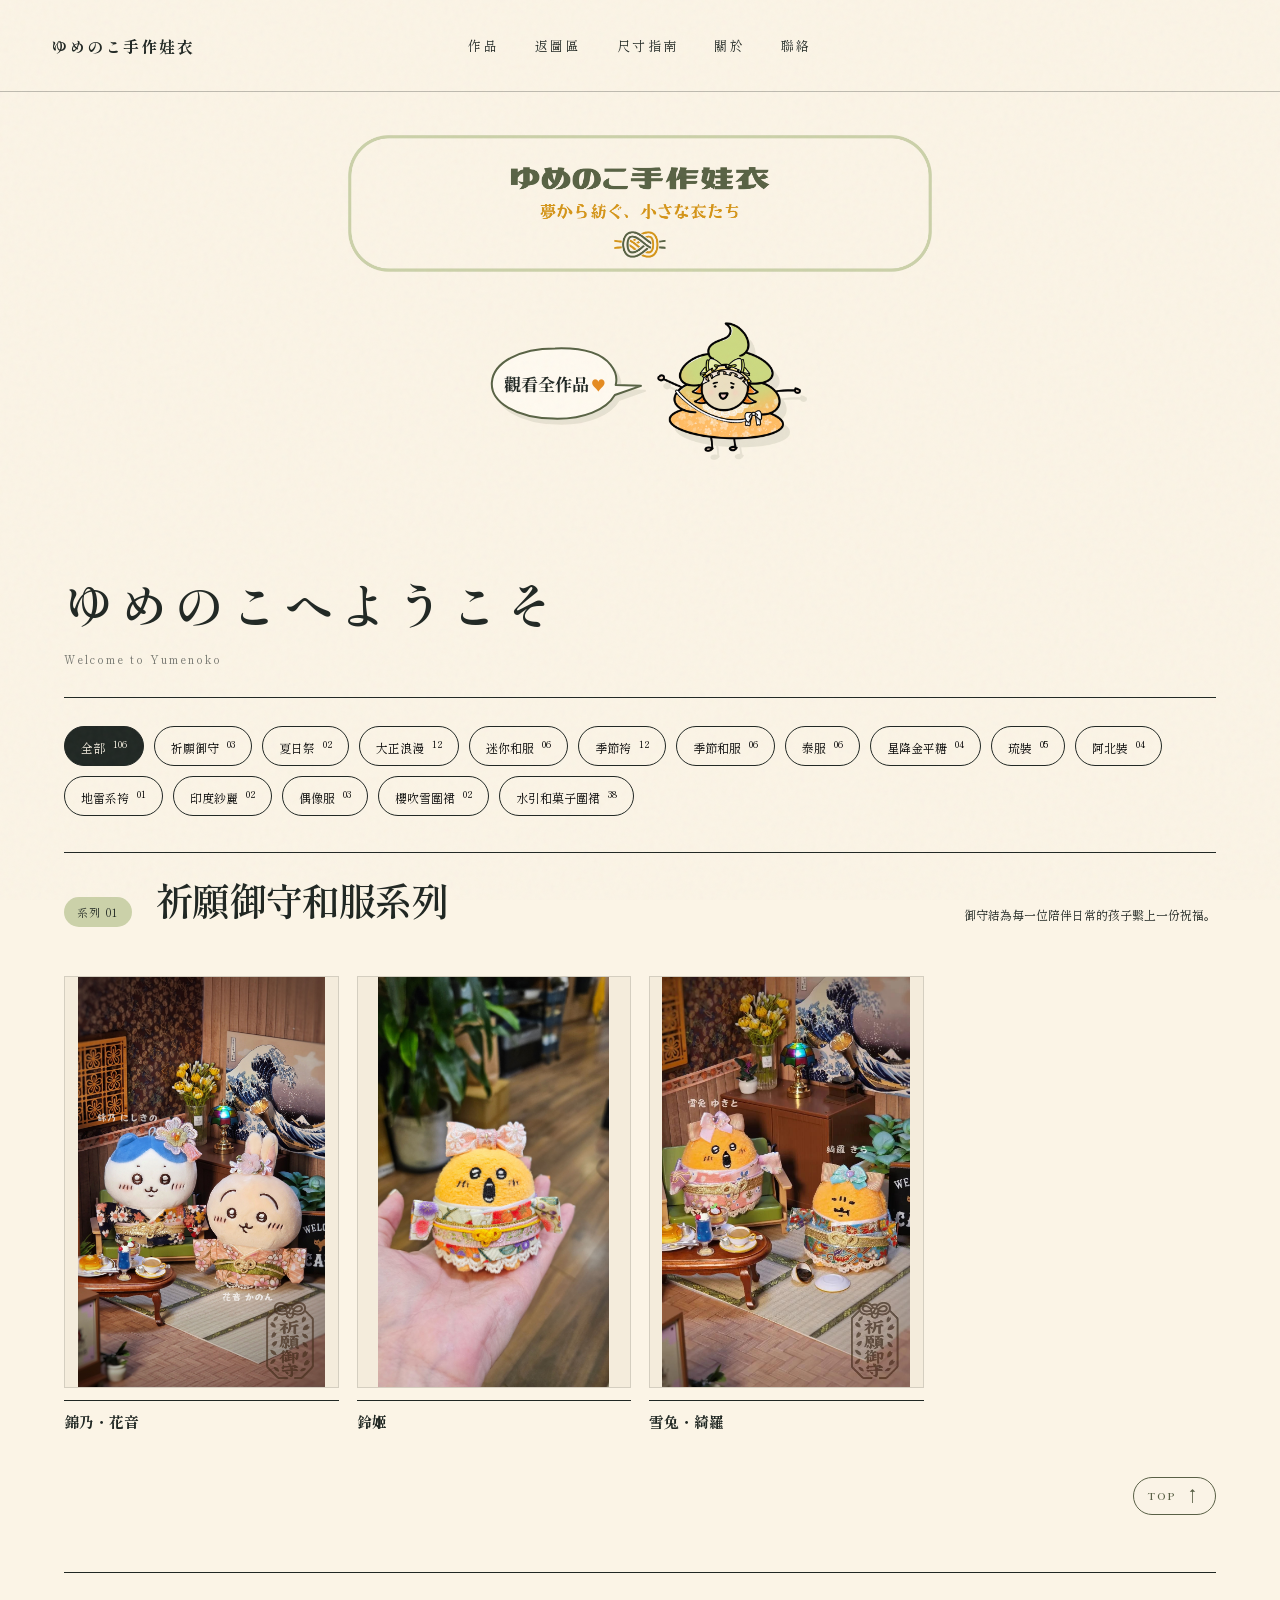
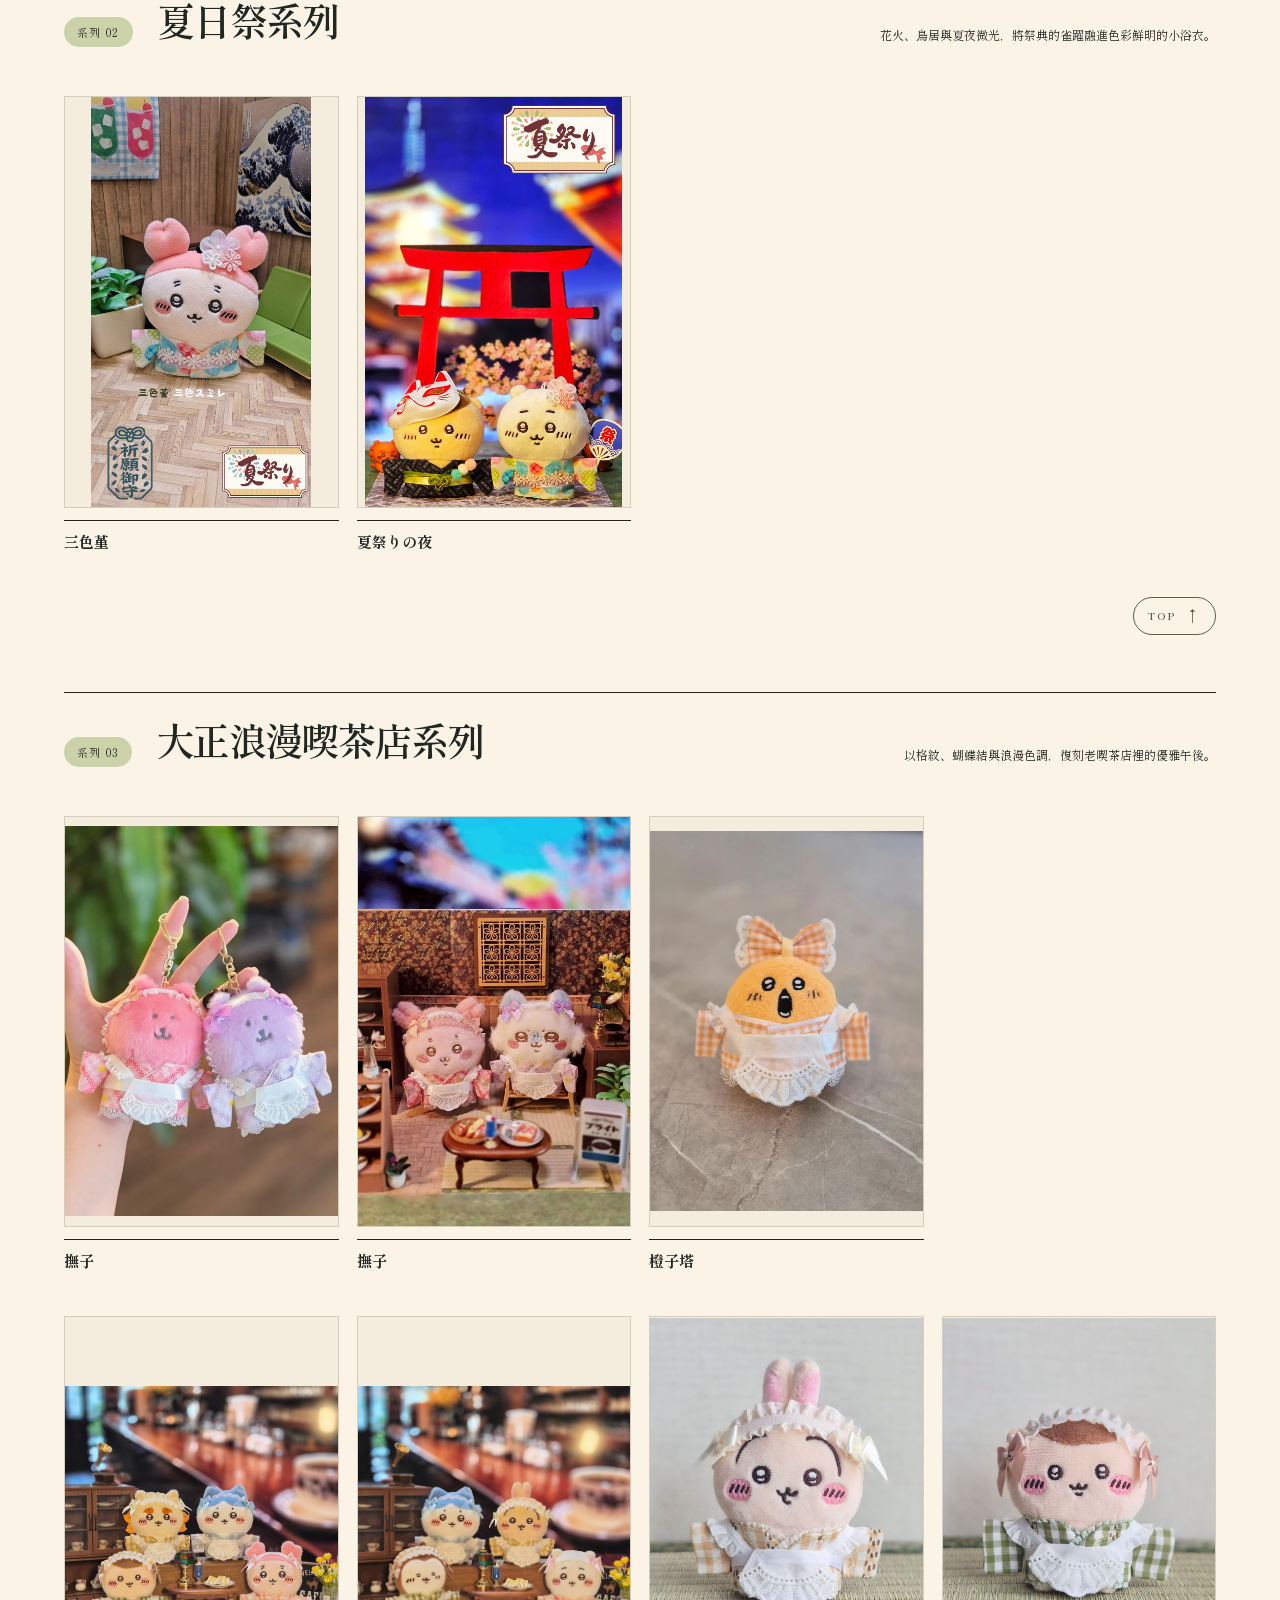
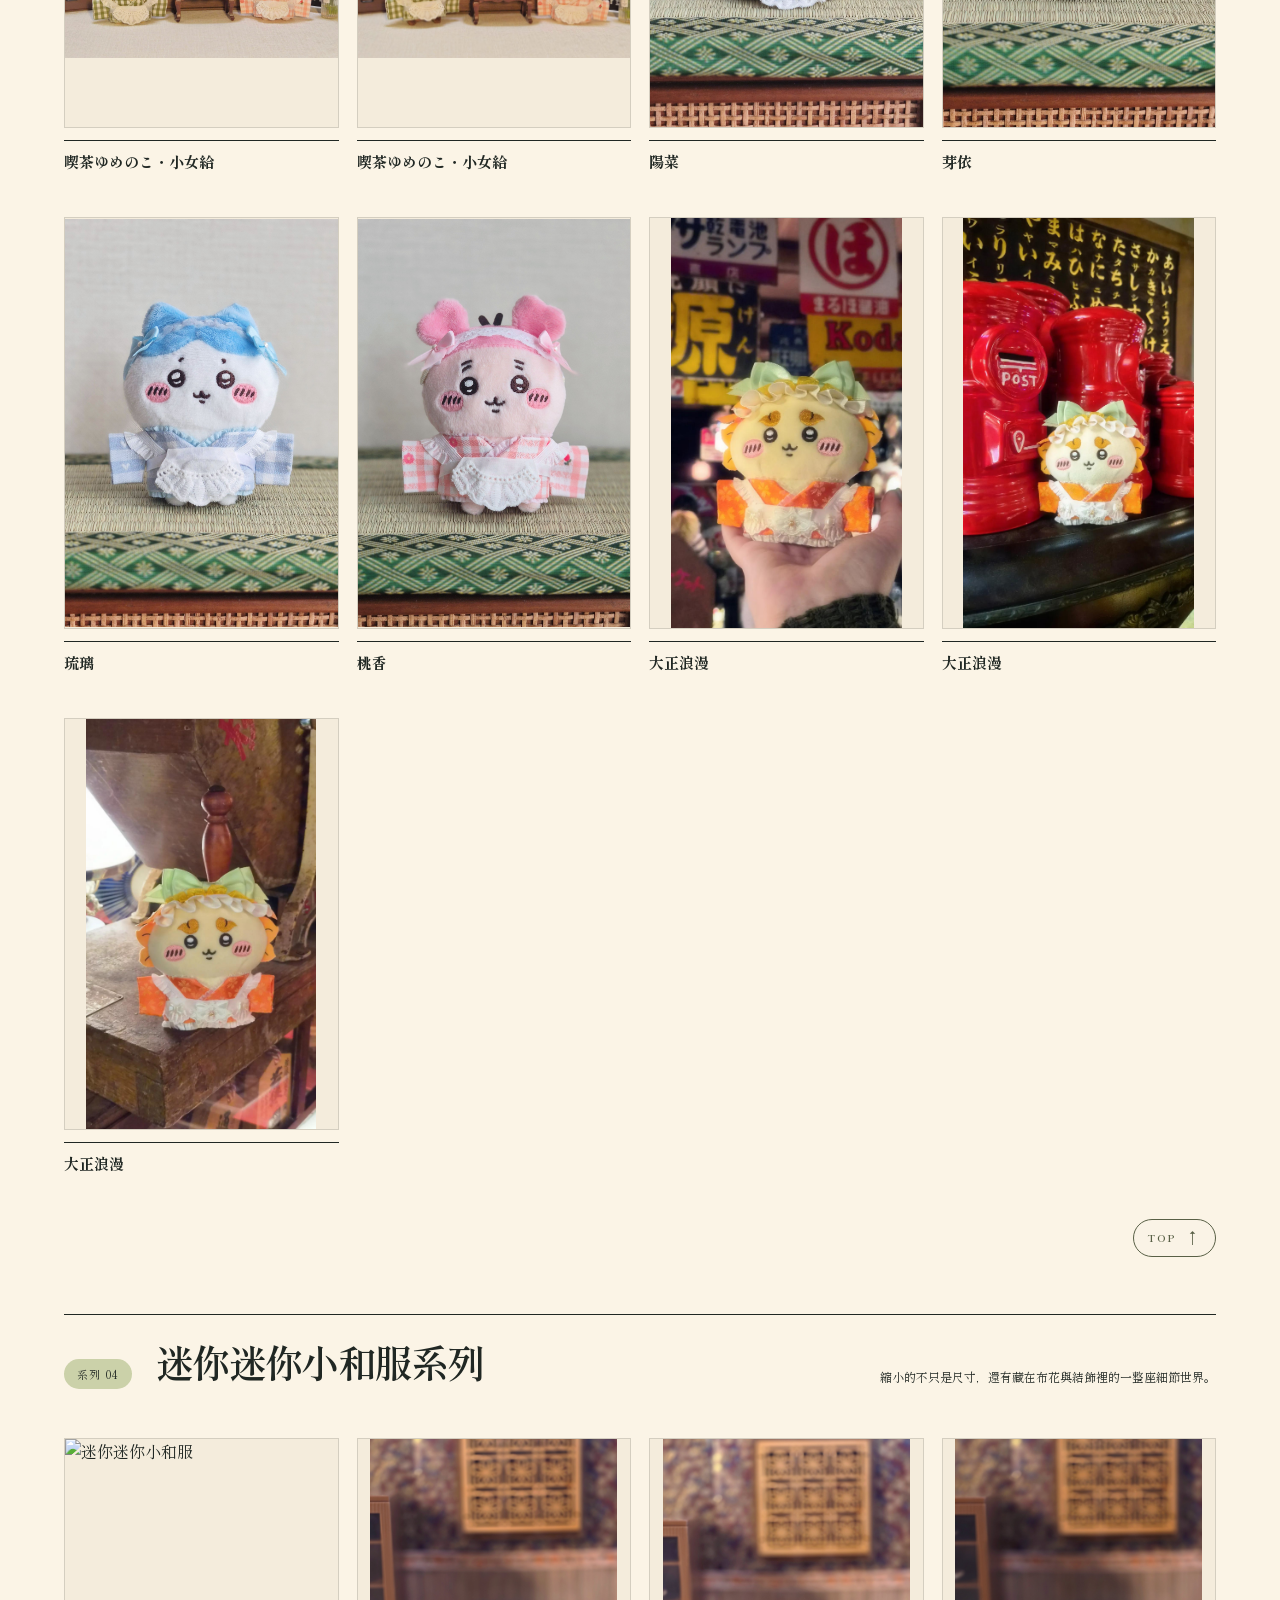
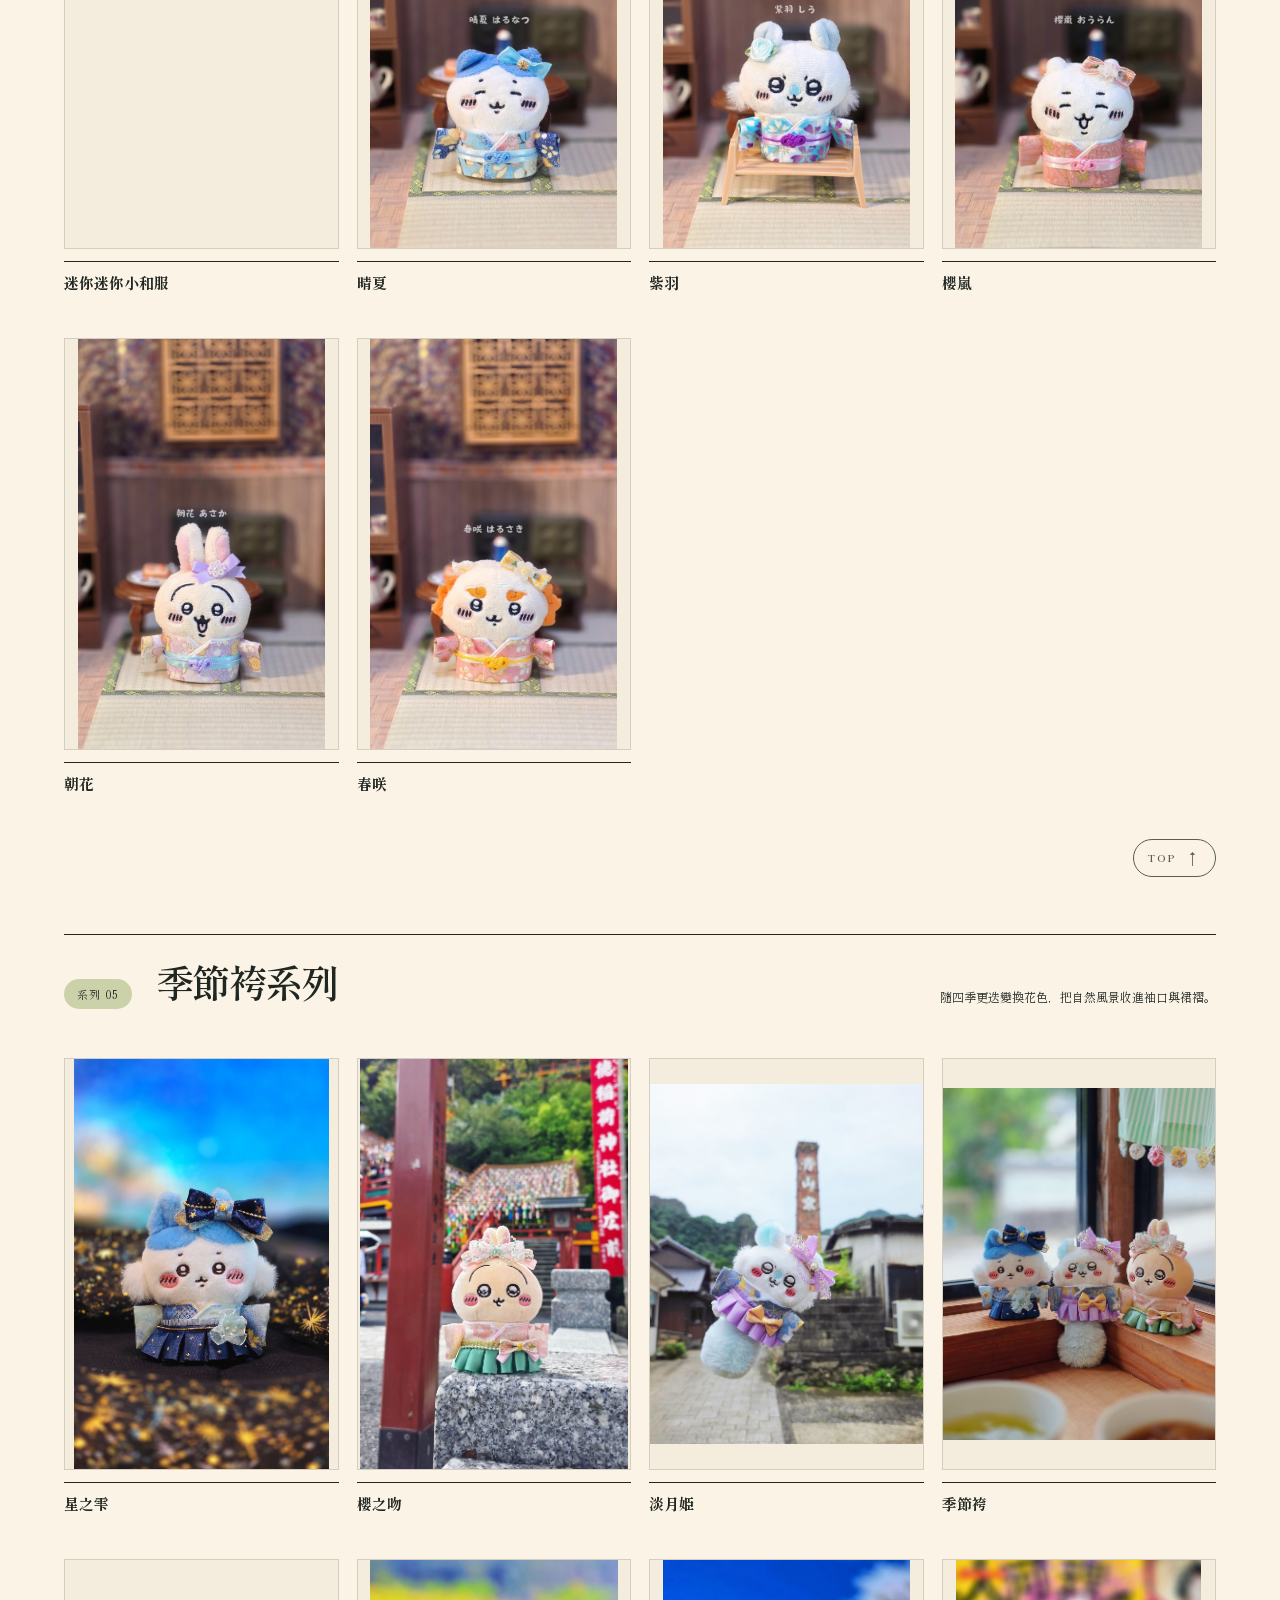
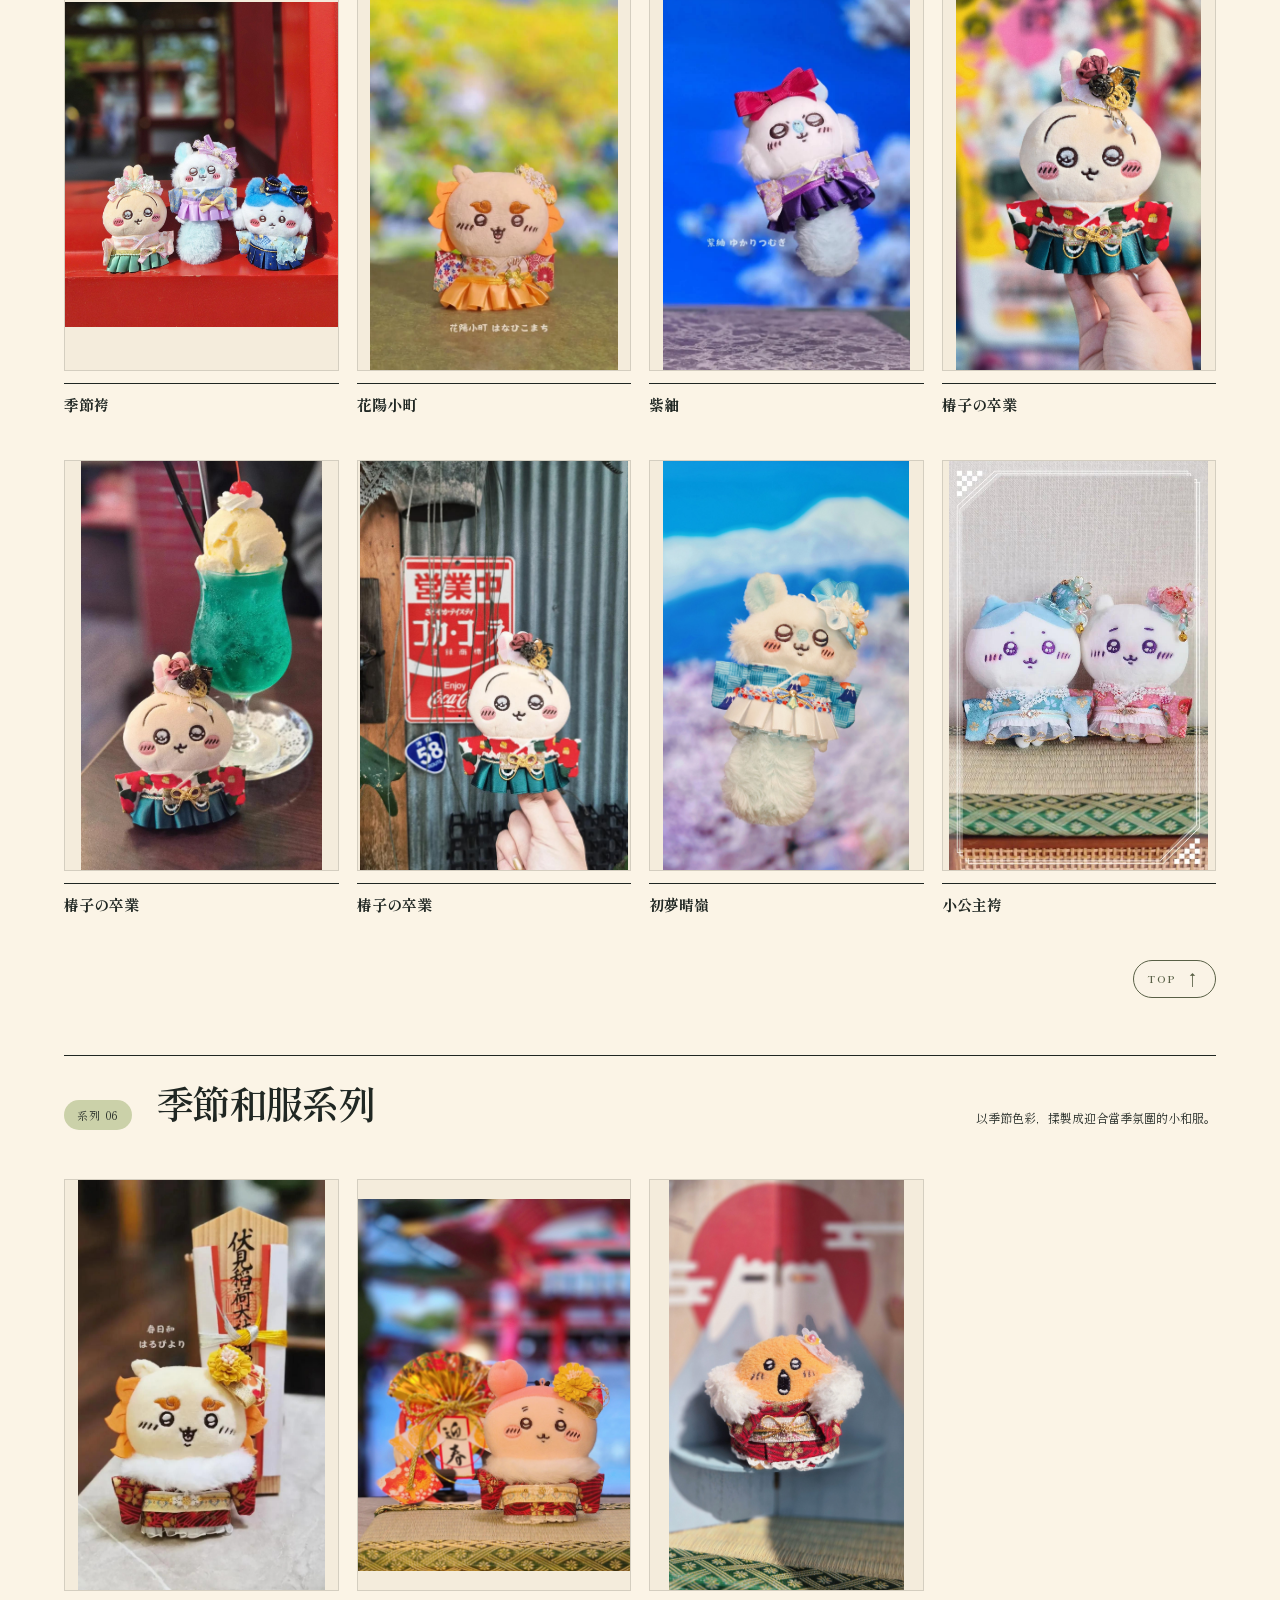
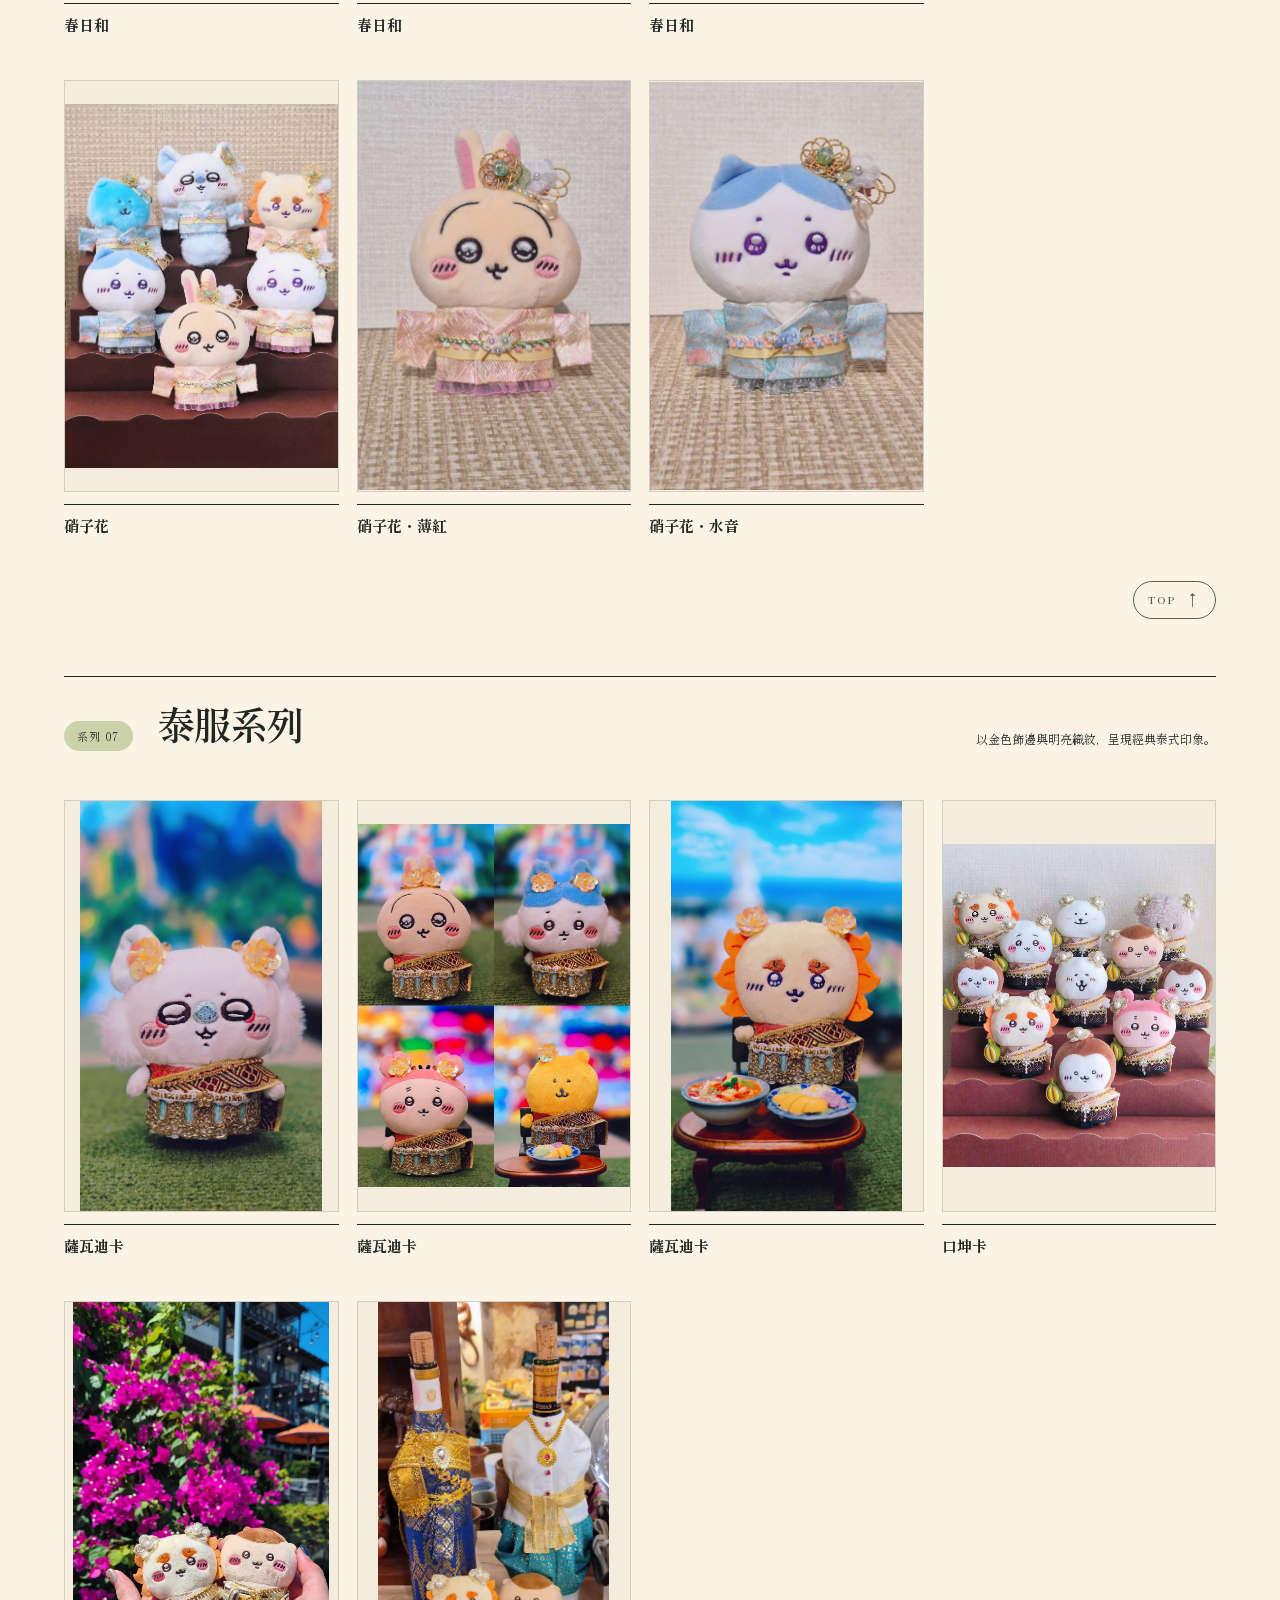
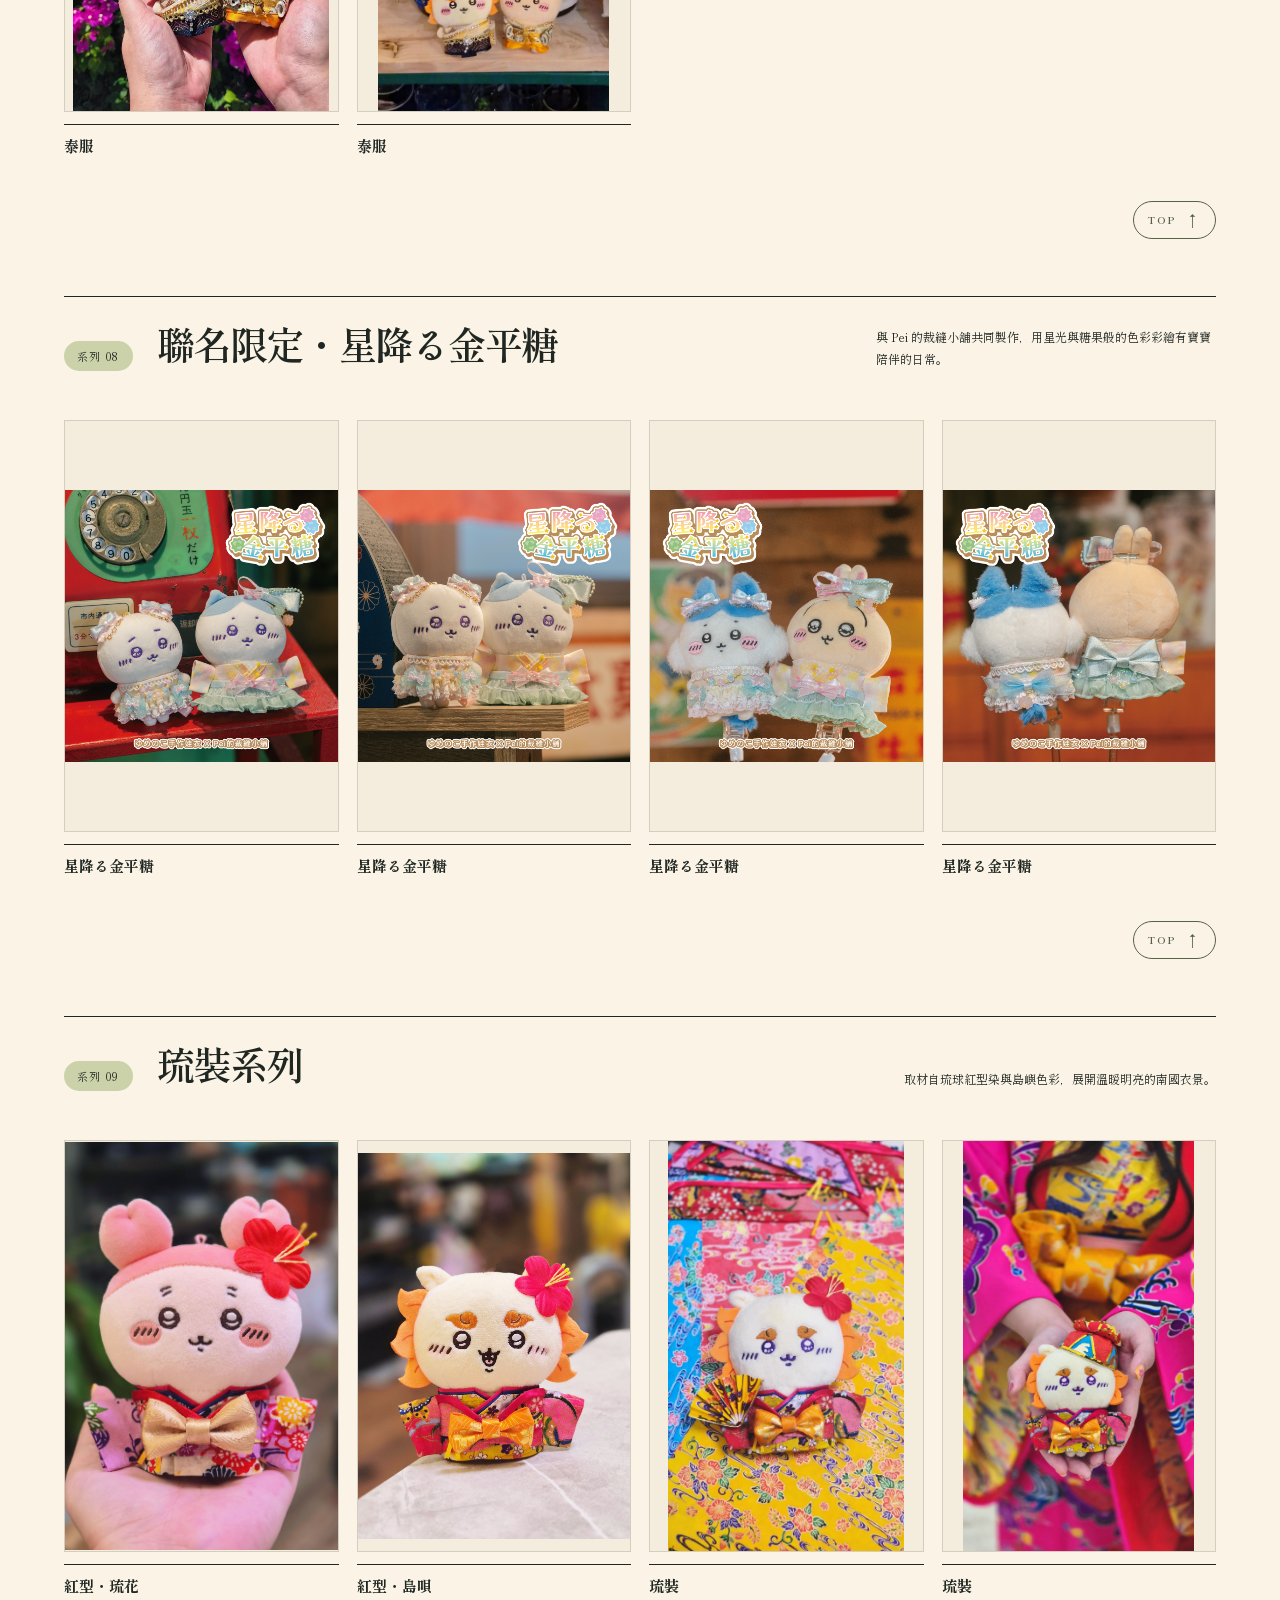
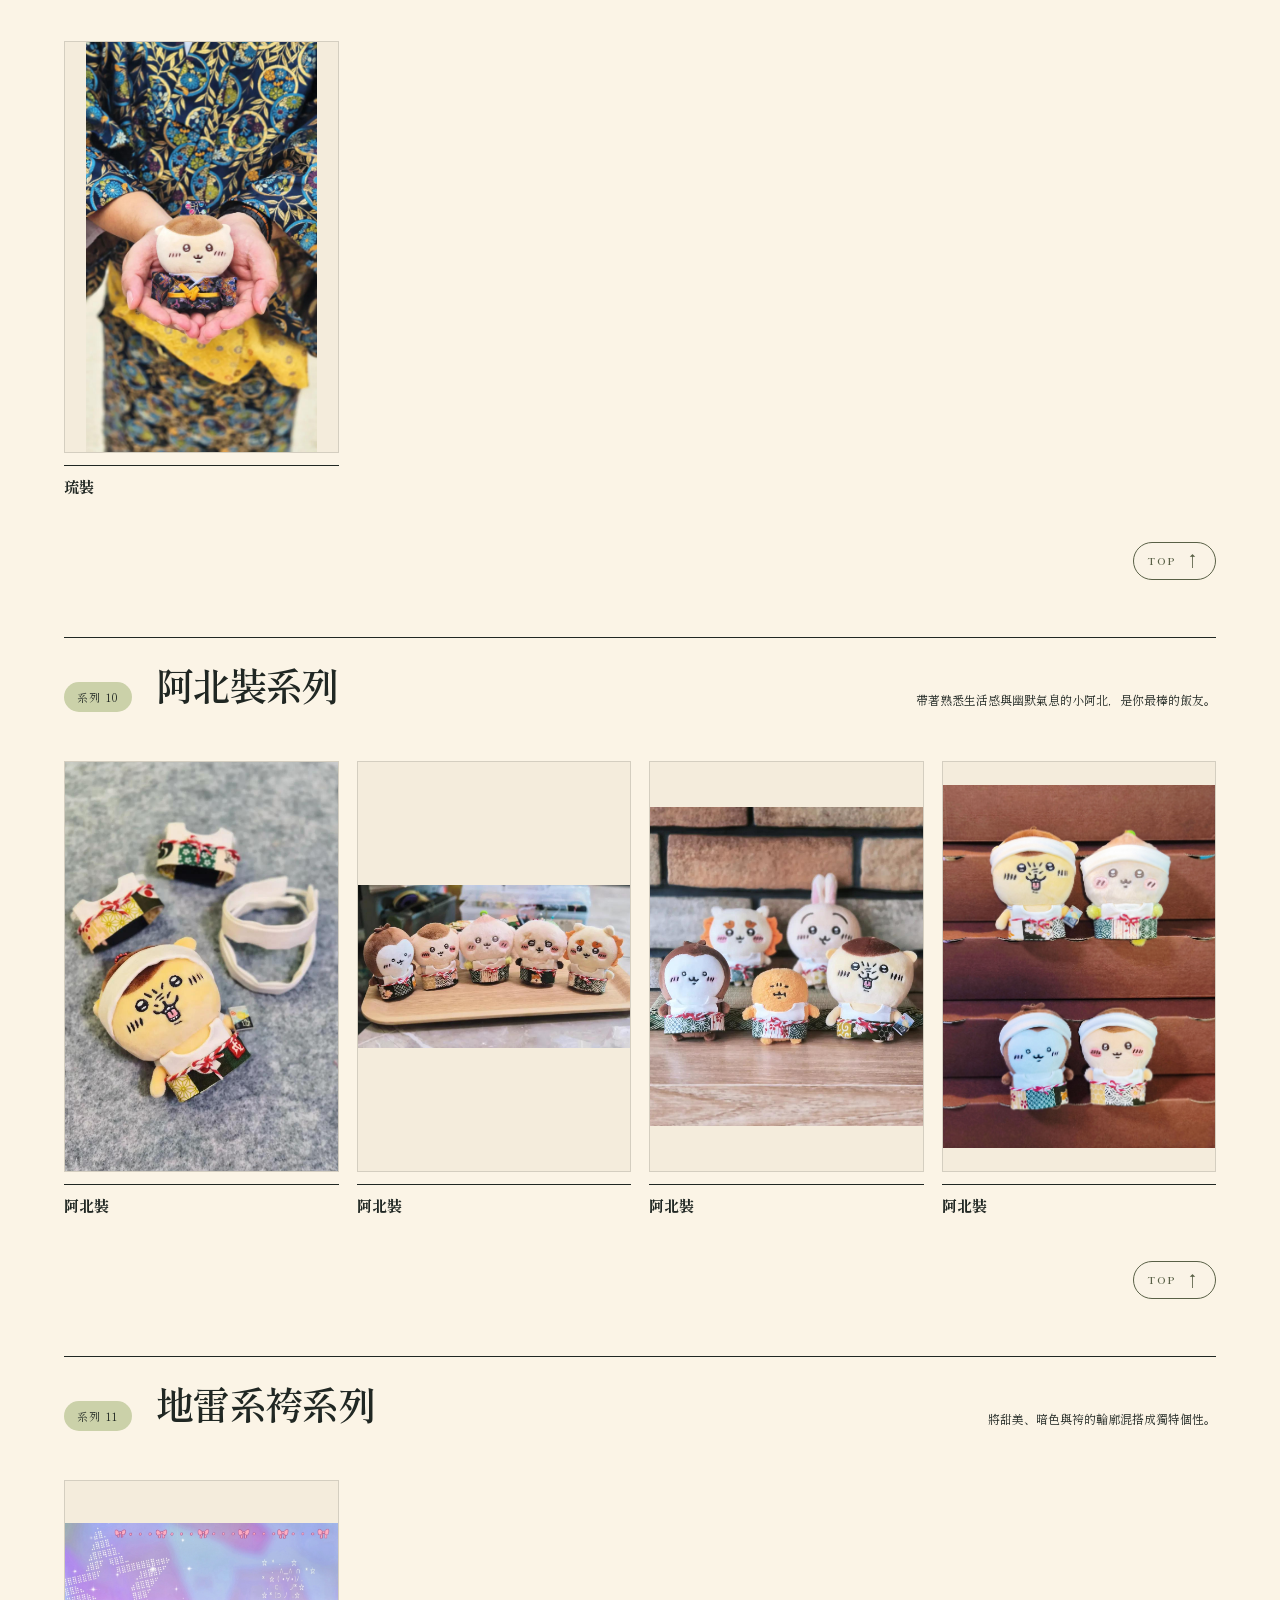
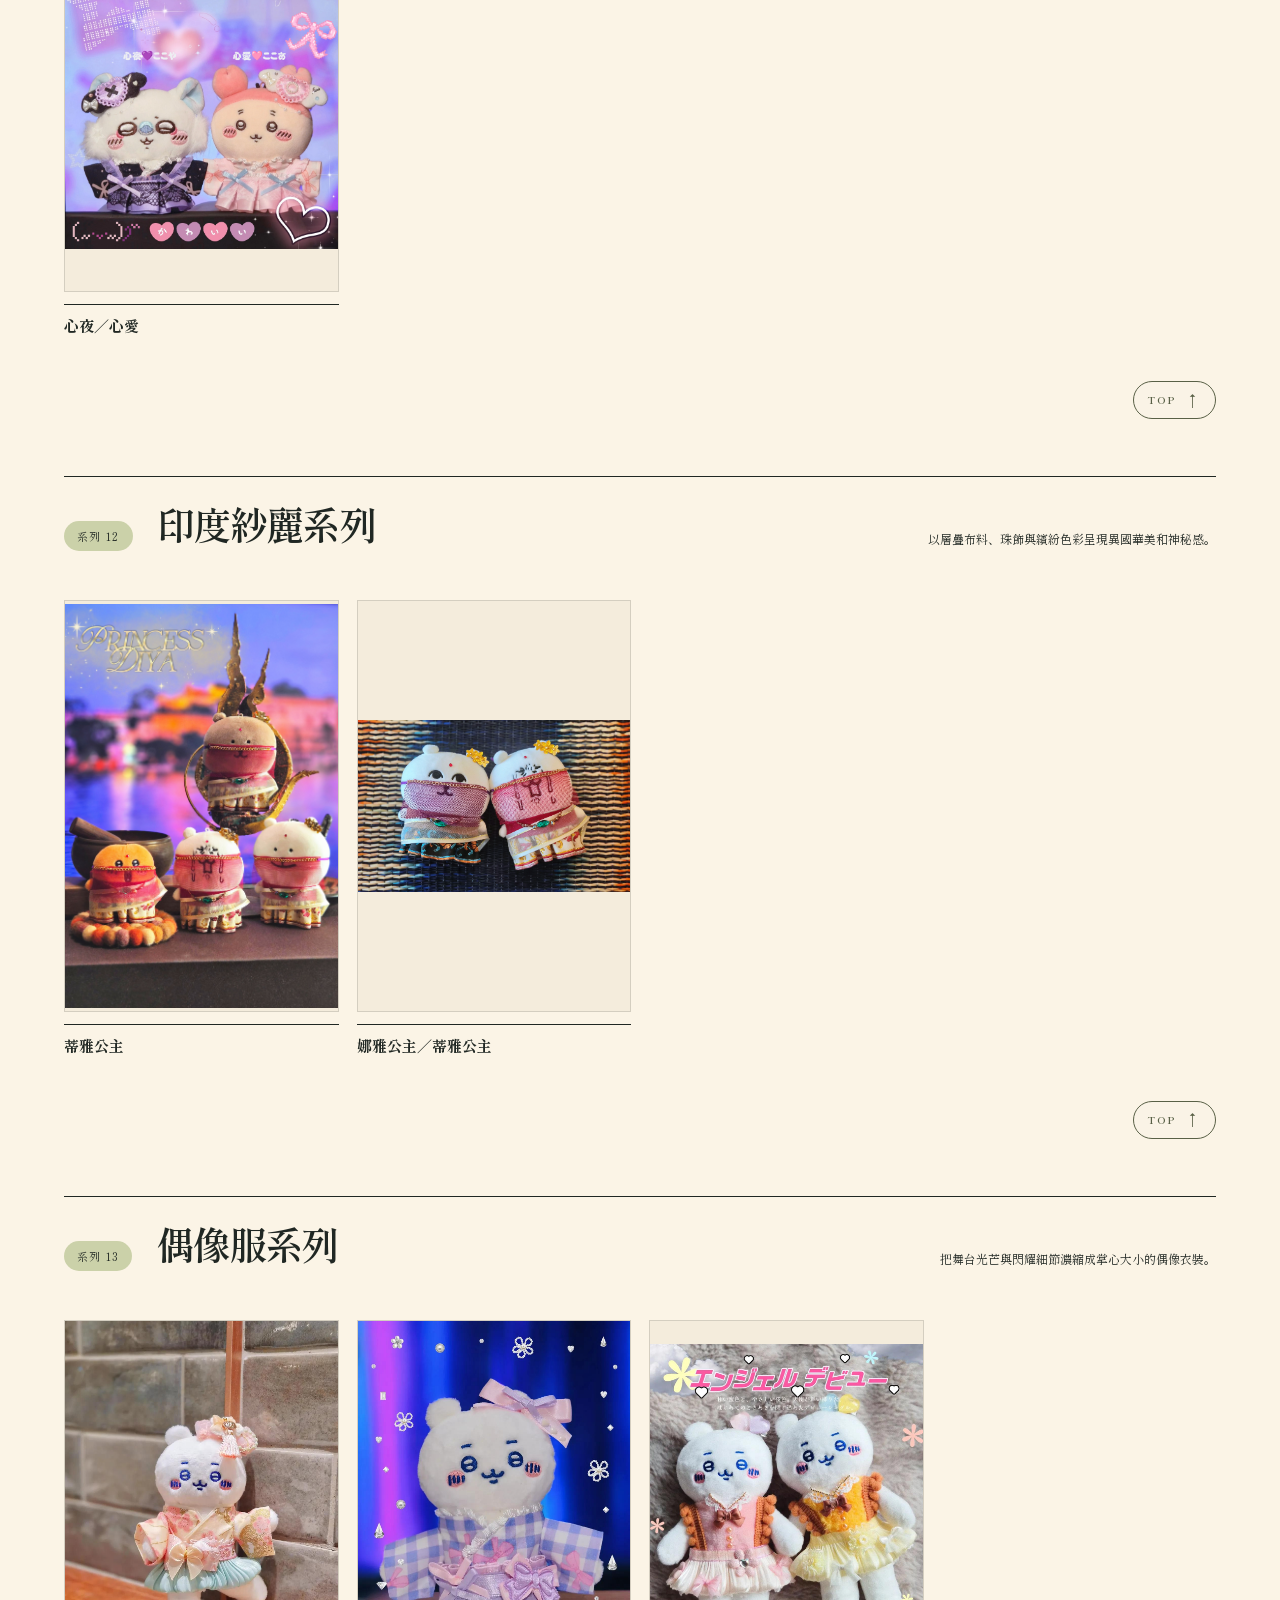
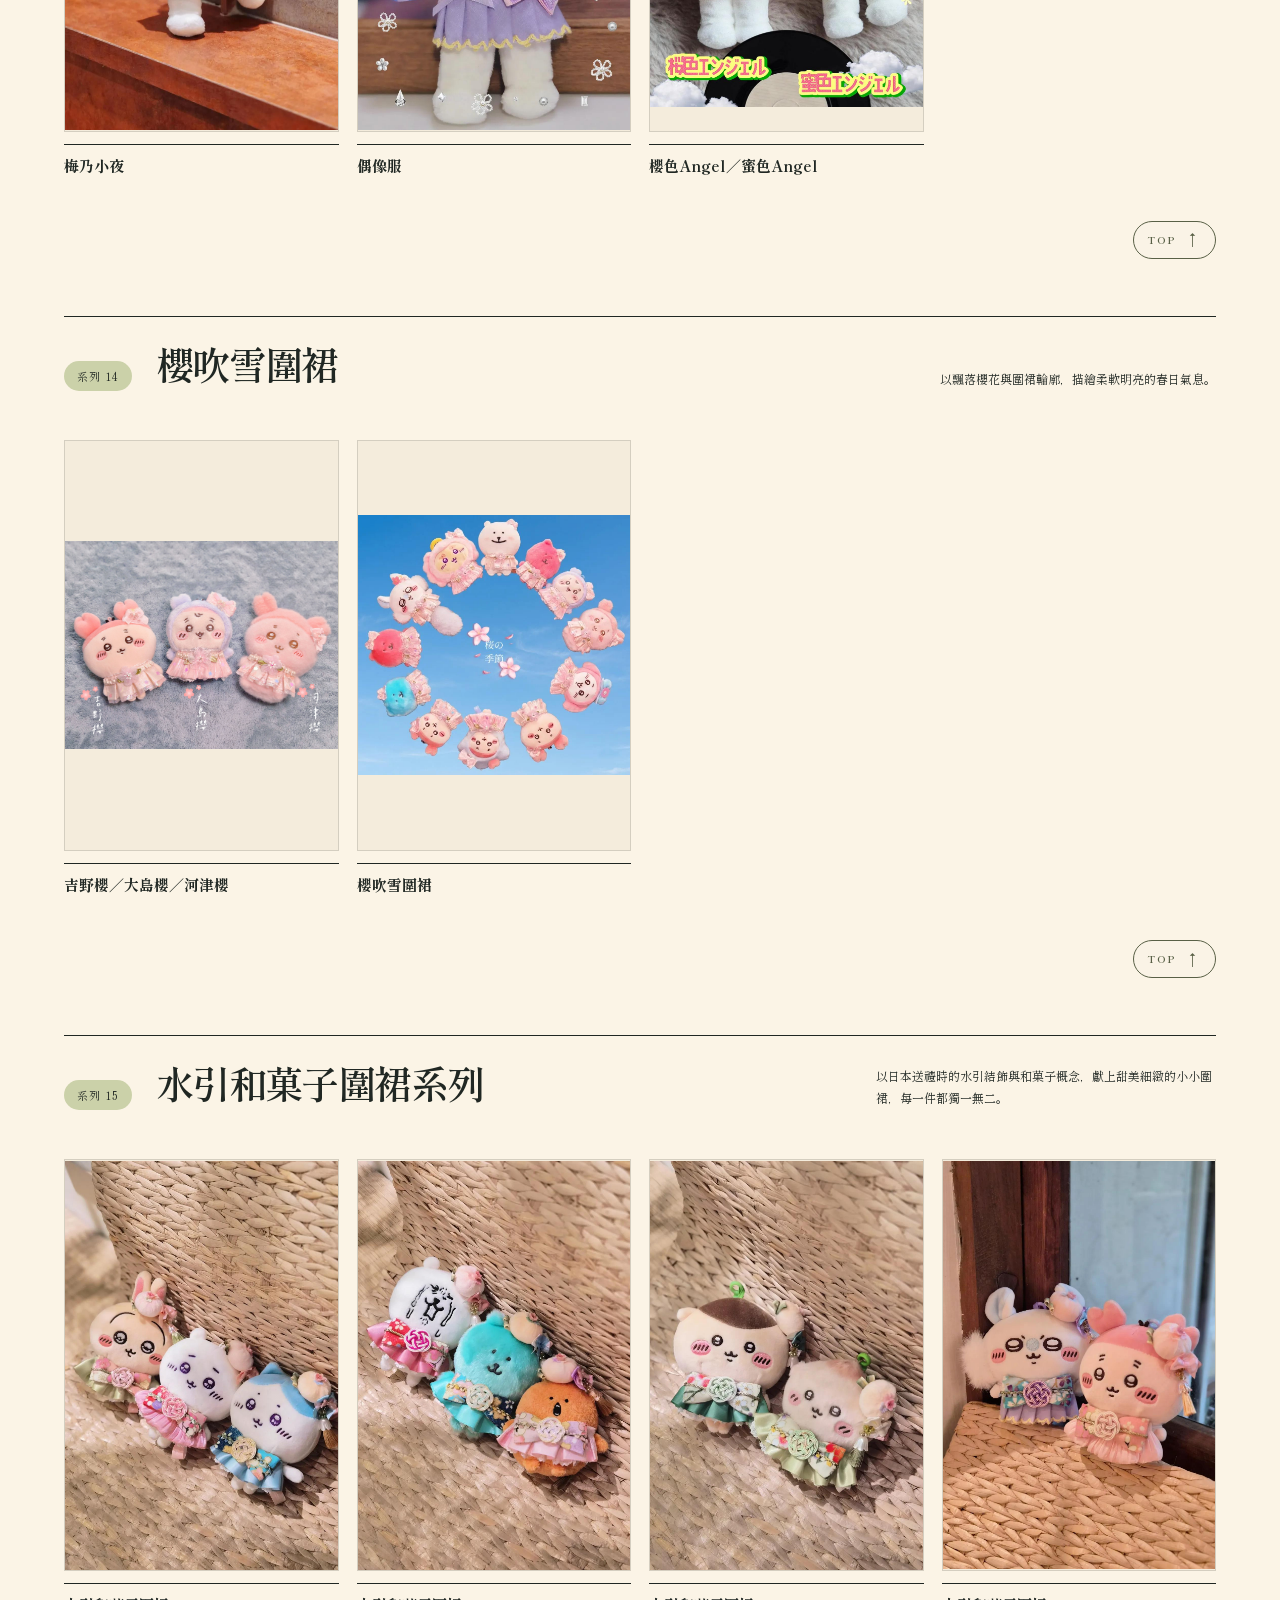
==== index.html @ 15836c11 "Place top links after each work series" ====
<!doctype html>
<html lang="zh-Hant">
<head>
  <meta charset="UTF-8">
  <meta name="viewport" content="width=device-width, initial-scale=1.0">
  <meta name="description" content="ゆめのこ手作娃衣作品與系列展示">
  <title>ゆめのこ手作娃衣｜夢から紡ぐ、小さな衣たち</title>
  <link rel="preconnect" href="https://fonts.googleapis.com">
  <link rel="preconnect" href="https://fonts.gstatic.com" crossorigin>
  <link href="https://fonts.googleapis.com/css2?family=Noto+Serif+TC:wght@400;600;700&family=Shippori+Mincho:wght@400;600;700&display=swap" rel="stylesheet">
  <link rel="stylesheet" href="styles.css?v=20260812-10">
</head>
<body>
  <div class="noise" aria-hidden="true"></div>
  <header class="site-header">
    <a class="brand" href="#top" aria-label="ゆめのこ手作娃衣首頁"><span>ゆめのこ手作娃衣</span></a>
    <button class="menu-btn" aria-expanded="false" aria-controls="main-nav">目錄</button>
    <nav id="main-nav" aria-label="主要導覽"><a href="#works">作品</a><a href="photos.html">返圖區</a><a href="size-guide.html">尺寸指南</a><a href="#story">關於</a><a href="#contact">聯絡</a></nav>
  </header>

  <main id="top">
    <section class="hero" aria-labelledby="hero-title">
      <div class="hero-copy">
        <h1 id="hero-title" class="yumenoko-title">
          <img class="title-banner" src="assets/yumenoko-title.png" alt="ゆめのこ手作娃衣——夢から紡ぐ、小さな衣たち">
        </h1>
        <a class="round-link" href="#works" aria-label="觀看全作品">
          <span class="character-speech">
            <svg class="speech-outline" viewBox="0 0 190 90" preserveAspectRatio="none" aria-hidden="true">
              <path d="M154 46 C156 39 154 31 148 24 C136 10 111 5 82 6 C40 6 9 21 7 43 C5 65 36 82 80 83 C116 84 143 73 153 57 L184 47 L154 46 Z"></path>
            </svg>
            <span class="speech-text">觀看全作品<span class="speech-heart" aria-hidden="true">♥</span></span>
          </span>
          <img class="works-character" src="assets/yume-mascot.png" alt="">
        </a>
      </div>
    </section>

    <section class="works" id="works" aria-labelledby="works-title">
      <div class="section-head">
        <div><h2 id="works-title">ゆめのこへようこそ</h2><small class="section-kicker">Welcome to Yumenoko</small></div>
      </div>
      <div class="filter-bar" id="filter-bar" role="group" aria-label="作品分類"></div>
      <div class="gallery" id="gallery"></div>
    </section>

    <section class="story" id="story">
      <h2>ゆめのこ，<br>以娃衣收藏<br>不同時代的浪漫。</h2>
      <div><p>從復古喫茶、大正浪漫到異國風景，將旅途中遇見的色彩、文化，以及喜歡的故事，做成一件件小小的衣服。</p></div>
      <a class="mobile-top" href="#top" aria-label="回到頁首">TOP <span aria-hidden="true">↑</span></a>
    </section>
  </main>

  <footer id="contact"><div class="footer-mark"><img src="assets/footer-yume-mark.png" alt="夢"></div><div class="footer-thread"><a href="https://www.threads.net/@e61124" target="_blank" rel="noopener noreferrer">Threads: @e61124</a></div></footer>

  <dialog class="lightbox" aria-label="作品相簿"><button class="close" aria-label="關閉">×</button><button class="prev" aria-label="上一張">←</button><div class="lightbox-art photo-lightbox"></div><div class="lightbox-caption"><span class="counter"></span><h3></h3></div><button class="next" aria-label="下一張">→</button></dialog>
  <script src="portfolio-data.js?v=20260812-7"></script>
  <script src="script.js?v=20260812-4"></script>
</body>
</html>
---- styles.css ----
:root{--paper:#fbf4e6;--ink:#202723;--red:#c84b32;--blue:#236e73;--yellow:#d6a62b;--sakura:#e9a7b4;--line:rgba(32,39,35,.28)}
.hero .yumenoko-title{margin:32px 0 30px;width:min(100%,680px);line-height:0;letter-spacing:0}.yumenoko-title img{display:block;width:100%;height:auto}
*{box-sizing:border-box}html{scroll-behavior:smooth}body{margin:0;background:var(--paper);color:var(--ink);font-family:"Shippori Mincho","Noto Serif TC",serif}a{color:inherit;text-decoration:none}button{font:inherit}.noise{position:fixed;inset:0;opacity:.12;pointer-events:none;z-index:20;background-image:url("data:image/svg+xml,%3Csvg viewBox='0 0 180 180' xmlns='http://www.w3.org/2000/svg'%3E%3Cfilter id='n'%3E%3CfeTurbulence type='fractalNoise' baseFrequency='.9' numOctaves='4' stitchTiles='stitch'/%3E%3C/filter%3E%3Crect width='100%25' height='100%25' filter='url(%23n)' opacity='.3'/%3E%3C/svg%3E")}.site-header{height:92px;padding:0 4vw;display:grid;grid-template-columns:1fr auto 1fr;align-items:center;border-bottom:1px solid var(--line);position:relative;z-index:10}.brand{display:flex;align-items:center;gap:12px;font-weight:700;letter-spacing:.12em}.brand-seal{background:var(--red);color:var(--paper);padding:8px 6px;line-height:1;writing-mode:vertical-rl;border-radius:50% 45% 52% 48%}.site-header nav{display:flex;gap:36px;font-size:13px;letter-spacing:.18em}.site-header nav a,.inquire{border-bottom:1px solid transparent}.site-header nav a:hover,.inquire:hover{border-color:currentColor}.inquire{justify-self:end;font-size:13px}.menu-btn{display:none}.hero{min-height:690px;display:grid;grid-template-columns:44% 56%;padding:70px 5vw 55px;border-bottom:1px solid var(--line);overflow:hidden}.hero-copy{position:relative;z-index:2;padding:35px 0 0 3vw}.eyebrow{text-transform:uppercase;font-size:11px;letter-spacing:.22em}.hero h1{font-size:clamp(64px,9vw,142px);line-height:.85;letter-spacing:-.08em;margin:45px 0 38px;font-weight:600}.hero h1 em{color:var(--red);font-style:normal}.intro{font-size:14px;line-height:2;max-width:430px;margin-left:18%}.round-link{display:flex;align-items:center;justify-content:center;width:150px;height:150px;border:1px solid var(--ink);border-radius:50%;margin-top:25px;font-size:12px;transition:.3s}.round-link:hover{background:var(--ink);color:var(--paper);transform:rotate(-6deg)}.round-link span{margin-left:12px;font-size:20px}.hero-art{position:relative}.sun{position:absolute;width:38vw;height:38vw;border-radius:50%;background:var(--yellow);top:2%;right:2%}.poster{position:absolute;background:#e8dec5;padding:10px;box-shadow:14px 14px 0 rgba(32,39,35,.14)}.poster-main{width:min(29vw,410px);right:10%;top:8%;transform:rotate(4deg)}.poster-main .crop{aspect-ratio:3/4}.poster span{display:block;text-align:center;font-size:13px;letter-spacing:.3em;padding:12px 0 5px}.poster-small{width:min(18vw,260px);left:2%;bottom:2%;transform:rotate(-8deg)}.poster-small .crop{aspect-ratio:4/3}.stamp{position:absolute;right:1%;bottom:8%;width:80px;height:80px;border:2px solid var(--red);color:var(--red);border-radius:50%;display:grid;place-items:center;text-align:center;font-weight:700;transform:rotate(12deg)}.vertical-note{position:absolute;right:-2%;top:18%;writing-mode:vertical-rl;letter-spacing:.3em;font-size:11px}.crop{background-image:url('assets/showa-collection.png');background-repeat:no-repeat;background-size:400% 200%;background-color:#d8ccb2}.crop-1{background-position:0 0}.crop-2{background-position:33.333% 0}.crop-3{background-position:66.666% 0}.crop-4{background-position:100% 0}.crop-5{background-position:0 100%}.crop-6{background-position:33.333% 100%}.crop-7{background-position:66.666% 100%}.crop-8{background-position:100% 100%}.ticker{overflow:hidden;background:var(--ink);color:var(--paper);padding:11px 0;font-size:11px;letter-spacing:.35em;white-space:nowrap}.ticker span{display:block;width:max-content;animation:marquee 25s linear infinite}@keyframes marquee{to{transform:translateX(-50%)}}.works{padding:110px 5vw}.section-head{display:flex;justify-content:space-between;align-items:end;border-bottom:1px solid var(--ink);padding-bottom:30px}.section-head h2,.story h2{font-size:clamp(42px,6vw,82px);margin:20px 0 0;font-weight:500;letter-spacing:-.05em}.section-head>p{font-size:12px;line-height:2}.filter-bar{display:flex;gap:10px;padding:28px 0 36px}.filter{background:none;border:1px solid var(--ink);border-radius:99px;padding:9px 16px;cursor:pointer;font-size:12px}.filter.active,.filter:hover{background:var(--ink);color:var(--paper)}.filter sup{margin-left:5px}.gallery{display:grid;grid-template-columns:repeat(4,1fr);gap:45px 18px}.work-card{cursor:pointer;transition:.35s}.work-card:hover{transform:translateY(-7px)}.work-card.hidden{display:none}.art{aspect-ratio:3/4;border:1px solid rgba(32,39,35,.15)}.wide .art{aspect-ratio:4/5}.meta{display:flex;justify-content:space-between;align-items:baseline;border-top:1px solid var(--ink);margin-top:12px;padding-top:10px}.meta h3{font-size:15px;margin:0}.meta span{font-size:9px;letter-spacing:.12em}.feature{margin:20px 5vw 120px;background:var(--blue);color:#f4e9ce;min-height:520px;padding:80px 8%;position:relative;overflow:hidden}.feature:after{content:'夏';font-size:430px;line-height:1;position:absolute;right:-25px;bottom:-105px;color:rgba(244,233,206,.08)}.feature h2{font-size:clamp(52px,7vw,96px);line-height:1.1;margin:30px 0;position:relative;z-index:2}.feature>p:not(.eyebrow){width:45%;line-height:2;font-size:14px}.feature>a{display:inline-block;margin-top:35px;border-bottom:1px solid}.feature-badge{position:absolute;right:8%;top:12%;background:var(--yellow);color:var(--ink);border-radius:50%;width:110px;height:110px;display:grid;place-items:center;text-align:center;transform:rotate(9deg)}.story{padding:100px 8vw 140px;display:grid;grid-template-columns:1fr 1fr;gap:30px;border-top:1px solid var(--line)}.story .eyebrow{grid-column:1/-1}.story h2{margin:0}.story>div{padding:30px 10%;font-size:14px;line-height:2.2}footer{background:var(--ink);color:var(--paper);padding:65px 5vw 30px;display:grid;grid-template-columns:1fr 2fr 1fr;gap:40px;align-items:center}.footer-mark{font-size:70px;color:var(--red);font-weight:700}footer p{font-size:11px;letter-spacing:.2em}footer>div>a{font-size:25px;border-bottom:1px solid}.footer-links{display:flex;flex-direction:column;gap:10px}.footer-links a{font-size:11px;border:0}footer small{grid-column:1/-1;border-top:1px solid rgba(255,255,255,.2);padding-top:20px;font-size:9px;letter-spacing:.18em}.lightbox{width:min(90vw,1050px);height:min(88vh,800px);border:0;padding:28px;background:var(--paper);color:var(--ink)}.lightbox::backdrop{background:rgba(20,24,21,.88)}.lightbox[open]{display:grid;grid-template-columns:50px 1fr 50px;grid-template-rows:1fr auto;gap:15px}.lightbox-art{background-size:400% 200%;min-height:0}.lightbox-caption{grid-column:2;display:flex;justify-content:space-between;align-items:center}.lightbox-caption h3{margin:0}.close{position:absolute;right:10px;top:6px;background:none;border:0;font-size:30px;cursor:pointer}.prev,.next{background:none;border:0;font-size:30px;cursor:pointer}.prev{grid-row:1;grid-column:1}.next{grid-row:1;grid-column:3}.lightbox-art{grid-row:1;grid-column:2}.counter{font-size:11px;letter-spacing:.2em}
@media(max-width:900px){.site-header{grid-template-columns:1fr auto}.site-header nav{display:none;position:absolute;top:92px;left:0;right:0;background:var(--paper);padding:25px 5vw;border-bottom:1px solid}.site-header nav.open{display:flex}.inquire{display:none}.menu-btn{display:block;background:none;border:1px solid;padding:7px 12px}.hero{grid-template-columns:1fr;min-height:900px;padding-top:35px}.hero-copy{padding-left:0}.hero h1{font-size:82px}.intro{margin-left:0}.hero-art{min-height:480px}.sun{width:65vw;height:65vw}.poster-main{width:48vw}.poster-small{width:30vw}.gallery{grid-template-columns:repeat(2,1fr)}.story{grid-template-columns:1fr}.feature>p:not(.eyebrow){width:70%}}
@media(max-width:560px){.site-header{height:72px}.site-header nav{top:72px;flex-direction:column}.hero{min-height:810px;padding-inline:20px}.hero h1{font-size:62px;margin-top:35px}.round-link{width:112px;height:112px}.hero-art{min-height:380px}.poster-main{width:58vw;right:3%}.poster-small{width:34vw}.vertical-note{display:none}.works{padding:80px 20px}.section-head{display:block}.section-head>p{margin-top:25px}.filter-bar{overflow-x:auto}.filter{white-space:nowrap}.gallery{grid-template-columns:1fr;gap:42px}.feature{margin-inline:20px;padding:65px 28px}.feature h2{font-size:47px}.feature>p:not(.eyebrow){width:100%}.feature-badge{width:78px;height:78px;right:6%;top:5%;font-size:12px}.story{padding:80px 25px}.story>div{padding:10px 0}footer{grid-template-columns:1fr}.footer-links{margin-top:20px}footer small{grid-column:1}.lightbox{padding:35px 10px 15px}.lightbox[open]{grid-template-columns:32px 1fr 32px}.lightbox-caption h3{font-size:14px}}
@media(prefers-reduced-motion:reduce){html{scroll-behavior:auto}.ticker span{animation:none}.work-card,.round-link{transition:none}}
@media(max-width:900px){.hero .yumenoko-title{width:min(92vw,680px)}}
@media(max-width:560px){.hero .yumenoko-title{width:100%;margin:28px 0 26px}}

/* Sakura-shaped works link */
.round-link{--flower-mask:url("data:image/svg+xml,%3Csvg xmlns='http://www.w3.org/2000/svg' viewBox='0 0 100 100'%3E%3Cg fill='black'%3E%3Cellipse cx='50' cy='24' rx='20' ry='28'/%3E%3Cellipse cx='50' cy='24' rx='20' ry='28' transform='rotate(72 50 50)'/%3E%3Cellipse cx='50' cy='24' rx='20' ry='28' transform='rotate(144 50 50)'/%3E%3Cellipse cx='50' cy='24' rx='20' ry='28' transform='rotate(216 50 50)'/%3E%3Cellipse cx='50' cy='24' rx='20' ry='28' transform='rotate(288 50 50)'/%3E%3Ccircle cx='50' cy='50' r='22'/%3E%3C/g%3E%3C/svg%3E");position:relative;border:0;border-radius:0;background:transparent;isolation:isolate;transition:transform .55s cubic-bezier(.2,.8,.2,1),color .35s}
.round-link:before,.round-link:after{content:"";position:absolute;inset:0;-webkit-mask:var(--flower-mask) center/contain no-repeat;mask:var(--flower-mask) center/contain no-repeat;transition:background-color .35s,transform .55s cubic-bezier(.2,.8,.2,1)}
.round-link:before{z-index:-2;background:var(--ink)}
.round-link:after{z-index:-1;inset:2px;background:var(--paper)}
.round-link:hover{background:transparent;color:var(--ink);transform:rotate(18deg) scale(1.05)}
.round-link:hover:before,.round-link:hover:after{background:var(--sakura)}
.round-link span{margin-left:10px}
@media(max-width:560px){.round-link{width:112px;height:112px}}
@media(prefers-reduced-motion:reduce){.round-link,.round-link:before,.round-link:after{transition:none}}

/* User-provided sakura artwork */
.round-link{background:var(--paper) url('assets/sakura-button.png') center/contain no-repeat;background-blend-mode:multiply;color:#fffaf0;font-family:"Noto Serif TC","Shippori Mincho",serif;font-weight:700;letter-spacing:.12em;text-align:center;text-shadow:0 1px 1px rgba(117,55,67,.5);filter:brightness(1.008) saturate(.92);transition:transform .55s cubic-bezier(.2,.8,.2,1),filter .35s}
.round-link:before,.round-link:after{display:none}
.round-link:hover{background:var(--paper) url('assets/sakura-button.png') center/contain no-repeat;background-blend-mode:multiply;color:#fffaf0;filter:brightness(1.008) saturate(1.15);transform:rotate(18deg) scale(1.05)}
@media(prefers-reduced-motion:reduce){.round-link{transition:none}}

/* Single-column hero after removing the poster composition */
.hero{grid-template-columns:1fr;min-height:620px}
.hero-copy{width:min(100%,760px)}
@media(max-width:900px){.hero{min-height:720px}}
@media(max-width:560px){.hero{min-height:620px}}

/* Top-centered hero content */
.hero{place-items:start center;padding-top:38px}
.hero-copy{display:flex;flex-direction:column;align-items:center;margin:0 auto;padding:0;text-align:center}
.hero .yumenoko-title{margin-left:auto;margin-right:auto}
.hero .round-link{margin:34px auto 0}
@media(max-width:560px){.hero{padding-top:24px}.hero .round-link{margin-top:26px}}

/* Mascot tucked beside the title sign */
.hero .yumenoko-title{position:relative;overflow:visible}
.yumenoko-title .title-banner{display:block;width:100%;height:auto}
.yumenoko-title .title-mascot{position:absolute;z-index:2;width:178px;height:auto;right:-138px;top:50%;transform:translateY(-50%) rotate(4deg);filter:drop-shadow(7px 9px 0 rgba(88,98,68,.12));pointer-events:none}
@media(max-width:980px){.yumenoko-title .title-mascot{width:125px;right:-45px;top:76%}}
@media(max-width:560px){.yumenoko-title .title-mascot{width:82px;right:-2px;top:84%;filter:drop-shadow(4px 5px 0 rgba(88,98,68,.12))}}

/* Compact hero spacing */
.hero{min-height:400px;padding-top:20px;padding-bottom:12px;border-bottom:0}
.hero .yumenoko-title{margin-top:8px;margin-bottom:10px}
.hero .round-link{margin-top:10px}
@media(max-width:900px){.hero{min-height:400px;padding-top:18px;padding-bottom:24px}}
@media(max-width:560px){.hero{min-height:340px;padding-top:12px;padding-bottom:18px}.hero .yumenoko-title{margin-top:4px;margin-bottom:8px}.hero .round-link{margin-top:6px}}

/* Tighter transition from hero to portfolio */
.works{padding-top:55px}

/* Narrower title sign */
.hero .yumenoko-title{width:min(86vw,600px)}
@media(max-width:980px){.hero .yumenoko-title{width:min(82vw,600px)}}
@media(max-width:560px){.hero .yumenoko-title{width:92vw}}

/* Portfolio series 01 */
.series-heading{grid-column:1/-1;display:grid;grid-template-columns:auto 1fr auto;gap:24px;align-items:end;padding:18px 0 4px;border-top:1px solid var(--ink)}
.series-heading[hidden]{display:none}
.series-heading span{display:inline-block;background:#cbd1a9;border-radius:999px;padding:7px 13px;font-size:11px;letter-spacing:.12em}
.series-heading h3{margin:0;font-size:clamp(28px,3vw,46px);font-weight:600;letter-spacing:-.04em}
.series-heading p{max-width:340px;margin:0;font-size:12px;line-height:1.9}
.series-lead{grid-column:span 2}
.series-photo{display:block;width:100%;height:auto;object-fit:cover;object-position:center}
.series-lead .series-photo{aspect-ratio:4/3}
.photo-lightbox{background-repeat:no-repeat;background-position:center;background-size:contain}
@media(max-width:900px){.series-heading{grid-template-columns:auto 1fr}.series-heading p{grid-column:1/-1}.series-lead{grid-column:span 1}}
@media(max-width:560px){.series-heading{display:block}.series-heading h3{margin:14px 0 10px}.series-heading p{max-width:none}}

.section-kicker{display:block;margin-top:12px;font-size:11px;letter-spacing:.18em;color:rgba(32,39,35,.62)}
#works-title{font-family:"Shippori Mincho","Noto Serif TC",serif;font-size:clamp(30px,4vw,50px);font-weight:600;letter-spacing:.1em;color:var(--ink);text-shadow:none}
.story h2{font-size:clamp(21px,3vw,41px)}

/* Preserve faces and complete outfits in portfolio photos */
.gallery .series-lead{grid-column:span 1}
.gallery{align-items:start}
.gallery .work-card>.series-photo,.gallery .series-lead>.series-photo{display:block;width:100%;height:auto;aspect-ratio:2/3;object-fit:contain;object-position:center;background:#f4ecdc}
.gallery .series-row-start{grid-column-start:1}
@media(max-width:560px){.gallery .series-row-start{grid-column-start:auto}}
.filter-bar{flex-wrap:wrap}
@media(max-width:560px){.filter-bar{flex-wrap:nowrap}}

/* Character call-to-action replacing the sakura button */
.hero .round-link{display:flex;width:310px;height:170px;margin-top:2px;gap:8px;background:none;background-image:none;color:var(--ink);filter:none;text-shadow:none;letter-spacing:.08em;transform:none;overflow:visible}
.hero .round-link:hover{background:none;background-image:none;color:var(--ink);filter:none;transform:translateY(-5px)}
.hero .round-link:before,.hero .round-link:after{display:none}
.works-character{display:block;width:150px;height:150px;object-fit:contain;filter:drop-shadow(6px 8px 0 rgba(88,98,68,.12));transition:transform .4s ease}
.round-link:hover .works-character{transform:rotate(5deg) scale(1.04)}
.character-speech{position:relative;display:flex;align-items:center;justify-content:center;width:160px;height:82px;flex:0 0 160px;padding:0 20px 0 8px;background:transparent;border:0;font-size:13px;font-weight:700;white-space:nowrap}
.speech-outline{position:absolute;inset:0;width:100%;height:100%;overflow:visible;filter:drop-shadow(4px 5px 0 rgba(88,98,68,.12))}
.speech-outline path{fill:#fffaf0;stroke:#586244;stroke-width:2;vector-effect:non-scaling-stroke;stroke-linejoin:round;stroke-linecap:round}
.speech-text{position:relative;z-index:1;transform:translateX(-3px)}
@media(max-width:560px){.hero .round-link{width:250px;height:132px;gap:4px}.works-character{width:112px;height:112px}.character-speech{width:132px;height:68px;flex-basis:132px;padding:0 18px 0 6px;font-size:12px}}

/* Keep the CTA label inside the oval portion of the speech bubble. */
.character-speech{
  container-type:inline-size;
  min-width:0;
  padding:0 30px 0 8px;
}
.round-link .speech-text{
  display:block;
  width:100%;
  max-width:100%;
  min-width:0;
  margin:0;
  color:var(--ink);
  font-size:clamp(12px,14cqi,18px);
  line-height:1.1;
  letter-spacing:0;
  text-align:center;
  white-space:nowrap;
  overflow:hidden;
  transform:none;
}
.round-link .speech-heart{
  margin-left:.14em;
  color:#e58b20;
  font-size:.86em;
  line-height:1;
}
@media(max-width:560px){
  .character-speech{padding:0 24px 0 6px}
  .round-link .speech-text{font-size:clamp(12px,14cqi,15px)}
}

/* Yumenoko photo archive / customer return gallery */
.photo-page{min-height:100vh}
.site-header nav a[aria-current="page"]{border-color:currentColor}
.photo-intro{padding:90px 7vw 65px;border-bottom:1px solid var(--line);position:relative;overflow:hidden}
.photo-intro:after{content:'写';position:absolute;right:5vw;bottom:-60px;color:rgba(88,98,68,.07);font-size:250px;line-height:1;font-weight:700;pointer-events:none}
.photo-number{font-size:10px;letter-spacing:.25em;color:#677052}
.photo-intro h1{margin:22px 0 18px;font-size:clamp(48px,7vw,104px);font-weight:600;letter-spacing:-.06em}
.photo-intro h2{margin:0 0 24px;font-size:clamp(20px,2.6vw,34px);letter-spacing:.04em}
.photo-intro>p:not(.photo-number){max-width:720px;margin:8px 0;font-size:15px;line-height:2}
.photo-note{display:flex;flex-wrap:wrap;gap:8px;margin-top:32px}
.photo-note span{border:1px solid #7a8061;border-radius:99px;padding:7px 13px;font-size:11px;letter-spacing:.12em}
.returns{padding:64px 7vw 110px}
.returns-heading{display:flex;align-items:end;justify-content:space-between;border-bottom:1px solid var(--ink);padding-bottom:22px;margin-bottom:30px}
.returns-heading p{margin:0;font-size:10px;letter-spacing:.2em}
.returns-heading h2{margin:0;font-size:clamp(28px,4vw,52px);font-weight:600}
.return-slideshow{width:min(100%,980px);margin:0 auto 46px;display:grid;grid-template-columns:150px minmax(0,1fr) 150px;grid-template-rows:minmax(430px,62vh) auto;position:relative;background:rgba(255,250,240,.5);border:1px solid rgba(88,98,68,.35);padding:18px;box-shadow:9px 10px 0 rgba(88,98,68,.09)}
.return-slideshow[hidden]{display:none}
.slideshow-label{grid-column:1;grid-row:1;display:flex;flex-direction:column;justify-content:space-between;padding:8px 16px 8px 2px;color:#596046}
.slideshow-label span{font-size:9px;line-height:1.7;letter-spacing:.2em;writing-mode:vertical-rl}
.slideshow-label strong{font-size:18px;font-weight:600;writing-mode:vertical-rl;letter-spacing:.12em}
.slide-photo{grid-column:2;grid-row:1;appearance:none;border:0;padding:0;min-width:0;overflow:hidden;cursor:zoom-in;background:#e9dfc9;position:relative}
.slide-photo:after{content:'';position:absolute;inset:9px;border:1px solid rgba(255,250,240,.72);pointer-events:none}
.slide-photo img{display:block;width:100%;height:100%;object-fit:contain;background:#e9dfc9;opacity:1;transition:opacity .36s ease-in-out,transform 3s linear}
.slide-photo img:not(.changing){transform:scale(1.015)}
.slide-photo img.changing{opacity:0;transform:scale(1)}
.slide-controls{grid-column:3;grid-row:1;display:grid;grid-template-columns:1fr;align-content:center;justify-items:center;gap:18px}
.slide-controls button{width:46px;height:46px;border:1px solid #596046;border-radius:50%;background:transparent;color:#596046;cursor:pointer;font-size:22px;transition:.25s}
.slide-controls button:hover{background:#596046;color:var(--paper)}
.slide-counter{font-size:10px;letter-spacing:.18em;color:#596046;writing-mode:vertical-rl}
.slide-dots{grid-column:2;grid-row:2;display:flex;justify-content:center;gap:7px;padding-top:16px}
.slide-dots button{appearance:none;width:7px;height:7px;padding:0;border:1px solid #596046;border-radius:50%;background:transparent;cursor:pointer}
.slide-dots button.active{background:#c67b40;border-color:#c67b40;transform:scale(1.25)}
.return-gallery{display:block;columns:8;column-gap:10px}
.return-card{appearance:none;border:0;background:transparent;color:inherit;padding:0;cursor:pointer;text-align:left;width:100%;display:block;break-inside:avoid;margin:0 0 10px;transition:transform .3s ease}
.return-card:hover{transform:translateY(-5px)}
.return-card img{display:block;width:100%;height:auto;object-fit:contain;border:7px solid #fffaf0;box-shadow:0 0 0 1px rgba(32,39,35,.16),4px 5px 0 rgba(88,98,68,.1)}
.returns-empty{min-height:260px;border:1px dashed rgba(88,98,68,.55);display:flex;align-items:center;justify-content:center;gap:24px;padding:36px;background:rgba(255,250,240,.42)}
.returns-empty[hidden]{display:none}
.returns-empty h3{margin:0 0 9px;font-size:24px}
.returns-empty p{margin:0;line-height:1.9;font-size:13px}
.empty-stamp{width:84px;height:84px;border:2px solid #c67b40;color:#c67b40;border-radius:50%;display:grid;place-items:center;font-weight:700;letter-spacing:.12em;transform:rotate(-8deg);flex:0 0 84px}
@media(max-width:900px){.return-gallery{columns:4}}
@media(max-width:560px){
  .photo-intro{padding:58px 20px 48px}
  .photo-intro:after{font-size:150px;right:-8px}
  .photo-intro h1{font-size:44px}
  .photo-intro h2{font-size:20px}
  .photo-intro>p:not(.photo-number){font-size:13px}
  .returns{padding:45px 12px 80px}
  .returns-heading{display:block}
  .returns-heading h2{margin-top:8px}
  .return-slideshow{grid-template-columns:1fr;grid-template-rows:minmax(330px,58vh) auto auto;margin-bottom:32px;padding:8px}
  .slideshow-label{position:absolute;z-index:2;left:16px;top:16px;padding:7px 9px;background:rgba(251,244,230,.86);display:block}
  .slideshow-label span{display:none}
  .slideshow-label strong{font-size:12px;writing-mode:horizontal-tb;letter-spacing:.08em}
  .slide-photo{grid-column:1;grid-row:1}
  .slide-photo:after{inset:6px}
  .slide-controls{grid-column:1;grid-row:2;grid-template-columns:auto auto auto;padding-top:11px;gap:14px}
  .slide-controls button{width:38px;height:38px;font-size:18px}
  .slide-counter{writing-mode:horizontal-tb;min-width:58px;text-align:center}
  .slide-dots{grid-column:1;grid-row:3;padding:10px 0 3px}
  .return-gallery{columns:4;column-gap:8px}
  .return-card img{border-width:4px}
  .return-card{margin-bottom:8px}
  .returns-empty{min-height:230px;display:block;text-align:center;padding:28px 20px}
  .empty-stamp{margin:0 auto 22px}
  .returns-empty h3{font-size:20px}
}
@media(prefers-reduced-motion:reduce){.slide-photo img,.slide-controls button{transition:none}}

/* Footer emblem and simplified Threads contact */
.footer-mark{display:flex;align-items:center}
.footer-mark img{display:block;width:108px;height:108px;object-fit:contain}
.footer-thread{grid-column:2/4;align-self:center}
.footer-thread a{display:inline-block;font-size:24px;border-bottom:1px solid currentColor}
@media(max-width:560px){.footer-mark img{width:88px;height:88px}.footer-thread{grid-column:1}.footer-thread a{font-size:20px}}

/* Doll clothing size guide */
.size-page{min-height:100vh}
.size-guide-main{padding:72px 6vw 110px}
.size-guide-intro{width:min(100%,980px);margin:0 auto 38px;text-align:center}
.size-guide-kicker{margin:0;color:#677052;font-size:10px;letter-spacing:.24em}
.size-guide-intro h1{margin:16px 0 12px;font-size:clamp(42px,6vw,82px);font-weight:600;letter-spacing:.04em}
.size-guide-intro p:last-child{margin:0;font-size:14px;line-height:2;color:#565d4d}
.size-guide-layout{width:min(100%,1120px);margin:0 auto;display:grid;grid-template-columns:minmax(0,720px) minmax(260px,1fr);gap:34px;align-items:start}
.size-guide-figure{margin:0;padding:12px;background:#f8ead0;border:1px solid rgba(74,72,50,.3);box-shadow:10px 12px 0 rgba(88,98,68,.1)}
.size-guide-figure a{display:block;line-height:0}
.size-guide-figure img{display:block;width:100%;height:auto}
.size-guide-figure figcaption{padding:14px 4px 3px;text-align:center;font-size:11px;line-height:1.7;letter-spacing:.08em}
.size-reference{position:sticky;top:28px;padding:30px 26px;background:rgba(255,250,240,.6);border:1px solid rgba(88,98,68,.35)}
.size-reference h2{margin:0 0 8px;font-size:25px;font-weight:600}
.size-reference>p{margin:0 0 24px;font-size:12px;line-height:1.8}
.size-list{margin:0;display:grid;gap:10px}
.size-row{display:grid;grid-template-columns:1fr auto;gap:14px;align-items:baseline;padding:13px 0;border-top:1px solid rgba(32,39,35,.3)}
.size-row dt,.size-row dd{margin:0}
.size-row dt{font-size:15px}
.size-row dd{font-size:18px;font-weight:700;color:#596046;white-space:nowrap}
.size-note{margin:22px 0 0!important;padding-top:18px;border-top:1px dashed rgba(32,39,35,.4);font-size:11px!important}
@media(max-width:820px){.size-guide-main{padding:55px 20px 85px}.size-guide-layout{grid-template-columns:1fr}.size-reference{position:static;width:min(100%,720px);margin:0 auto}.size-guide-figure{width:min(100%,720px);margin:0 auto}}
@media(max-width:560px){.size-guide-main{padding:42px 12px 70px}.size-guide-intro{margin-bottom:25px}.size-guide-intro h1{font-size:40px}.size-guide-intro p:last-child{font-size:12px}.size-guide-figure{padding:7px}.size-reference{padding:24px 20px}.size-row dd{font-size:16px}}

/* Mobile return-to-top links after each content block */
.mobile-top{width:max-content;min-width:72px;height:38px;margin:36px 0 0 auto;padding:0 14px;display:flex;align-items:center;justify-content:center;gap:8px;border:1px solid #596046;border-radius:99px;color:#596046;background:rgba(251,244,230,.84);font-size:10px;font-weight:700;letter-spacing:.14em;line-height:1;position:relative;z-index:3;transition:background-color .25s,color .25s,transform .25s}
.mobile-top span{font-size:15px;line-height:1}
.mobile-top:hover{background:#596046;color:var(--paper);transform:translateY(-2px)}
.story .mobile-top{grid-column:1/-1}
.return-slideshow .slideshow-top{grid-column:2/4;grid-row:2;margin:11px 0 0 auto}
.size-guide-layout>.mobile-top{grid-column:1/-1}
.gallery .series-top{grid-column:1/-1;justify-self:end;margin:0 0 12px}
.gallery .series-top[hidden]{display:none}
@media(max-width:560px){
  .mobile-top{width:max-content;min-width:70px;height:36px;margin:32px 0 0 auto;padding:0 13px;display:flex;align-items:center;justify-content:center;gap:8px;border:1px solid #596046;border-radius:99px;color:#596046;background:rgba(251,244,230,.84);font-size:10px;font-weight:700;letter-spacing:.14em;line-height:1;position:relative;z-index:3}
  .mobile-top span{font-size:15px;line-height:1}
  .mobile-top:active{background:#596046;color:var(--paper)}
  .story .mobile-top{grid-column:1/-1}
  .return-slideshow{margin-bottom:32px}
  .return-slideshow .slideshow-top{grid-column:1;grid-row:4;margin:10px 2px 2px auto}
  .size-guide-layout>.mobile-top{grid-column:1/-1}
}

/* Pinterest-inspired mobile portfolio: compact two-column masonry. */
@media(max-width:560px){
  .works{padding-inline:12px}
  .filter-bar{-ms-overflow-style:none;scrollbar-width:none}
  .filter-bar::-webkit-scrollbar{display:none}
  .gallery{
    display:block;
    columns:2;
    column-gap:10px;
  }
  .gallery .series-heading{
    column-span:all;
    break-after:avoid;
    margin:30px 0 14px;
    padding-top:16px;
  }
  .gallery .series-heading:first-child{margin-top:0}
  .gallery .work-card{
    display:inline-block;
    width:100%;
    margin:0 0 18px;
    break-inside:avoid;
    vertical-align:top;
  }
  .gallery .work-card.hidden{display:none}
  .gallery .work-card:hover{transform:none}
  .gallery .work-card>.series-photo,
  .gallery .series-lead>.series-photo{
    height:auto;
    aspect-ratio:auto;
    object-fit:contain;
  }
  .gallery .meta{
    margin-top:7px;
    padding-top:7px;
  }
  .gallery .meta h3{
    font-size:13px;
    line-height:1.45;
    overflow-wrap:anywhere;
  }
}
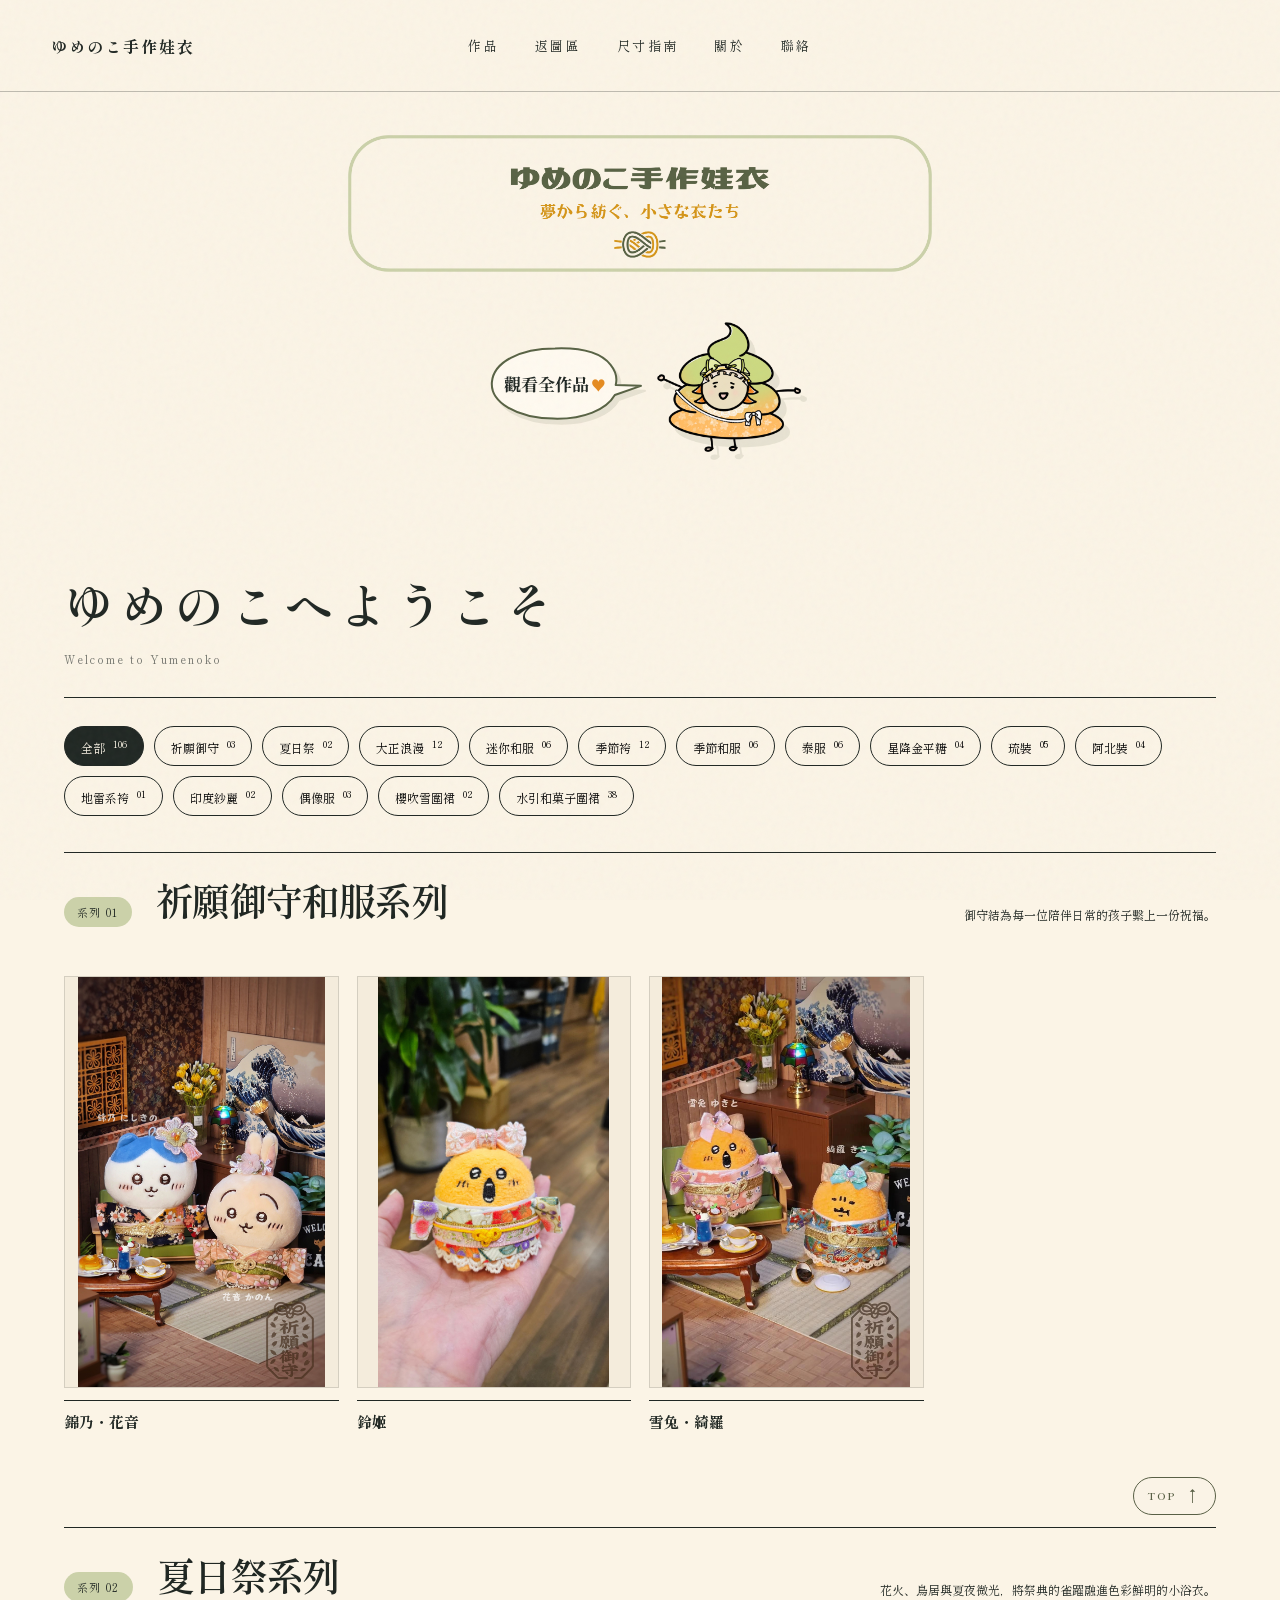
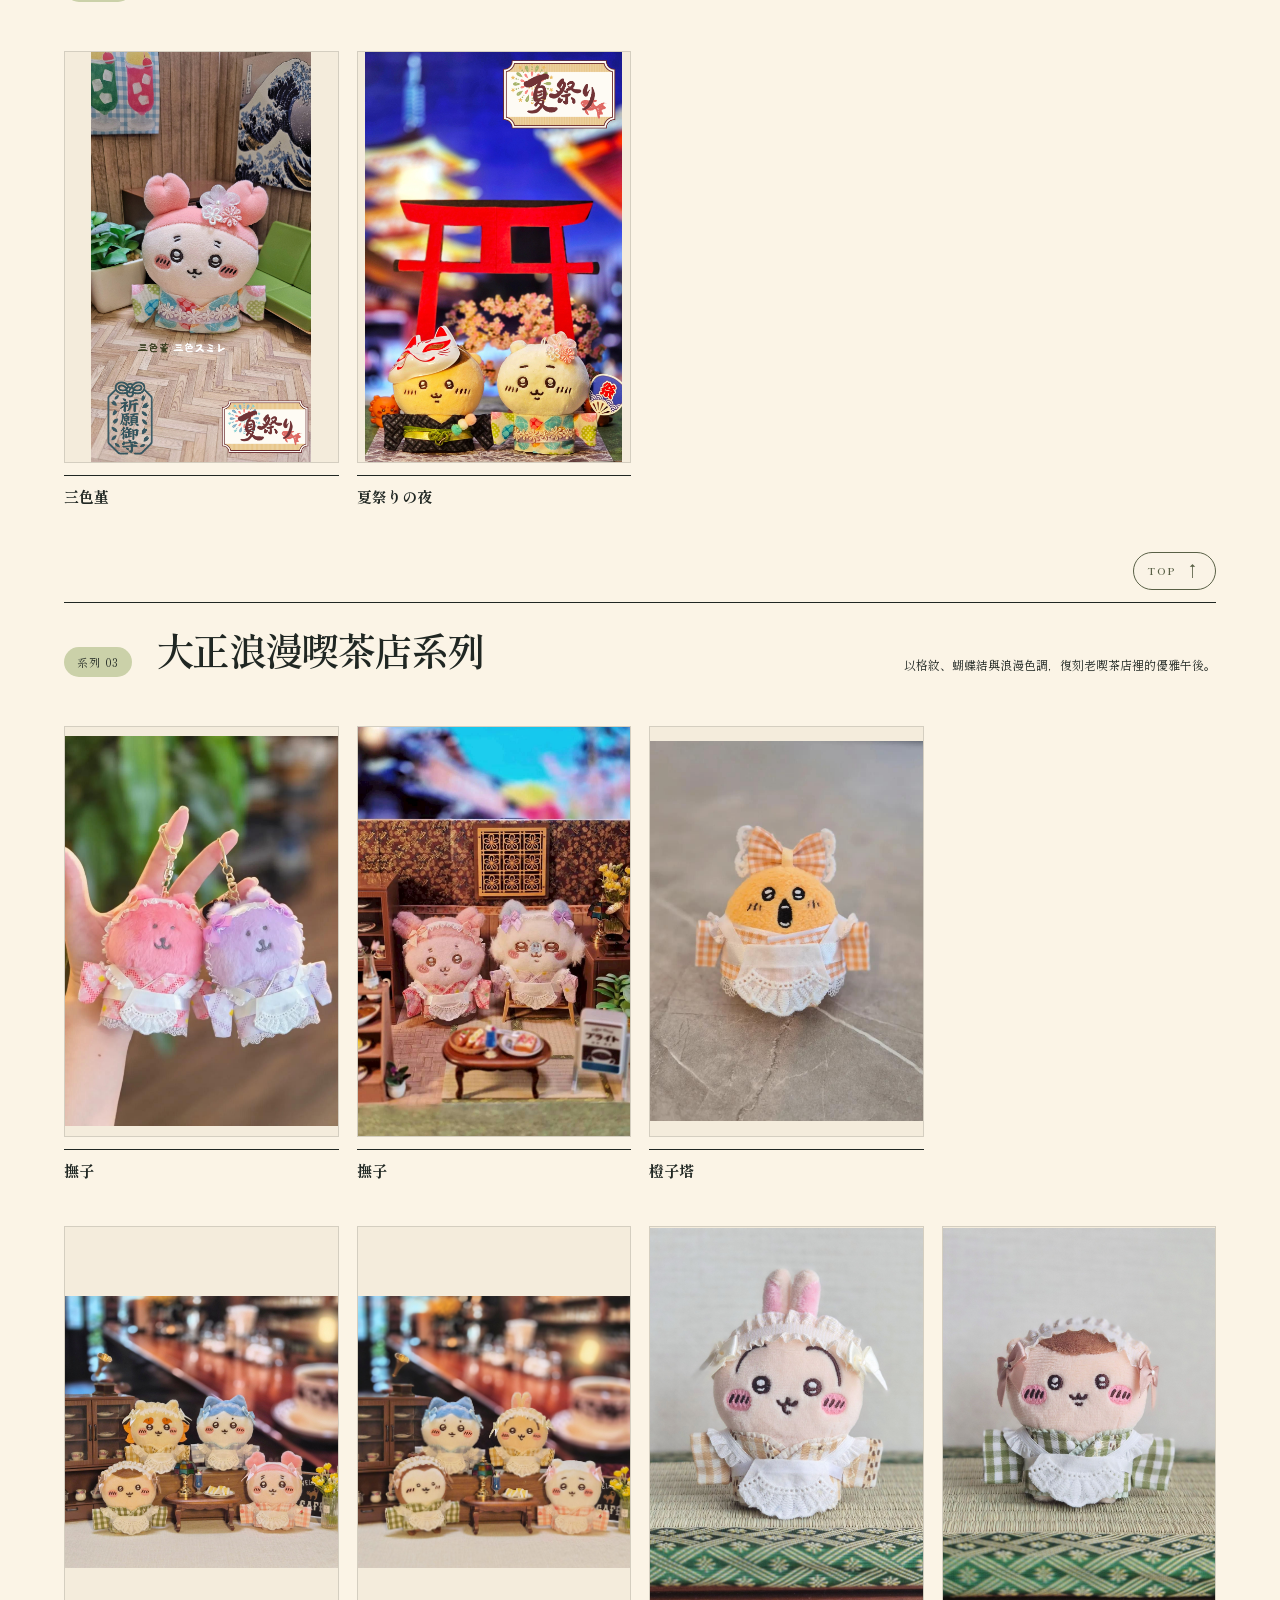
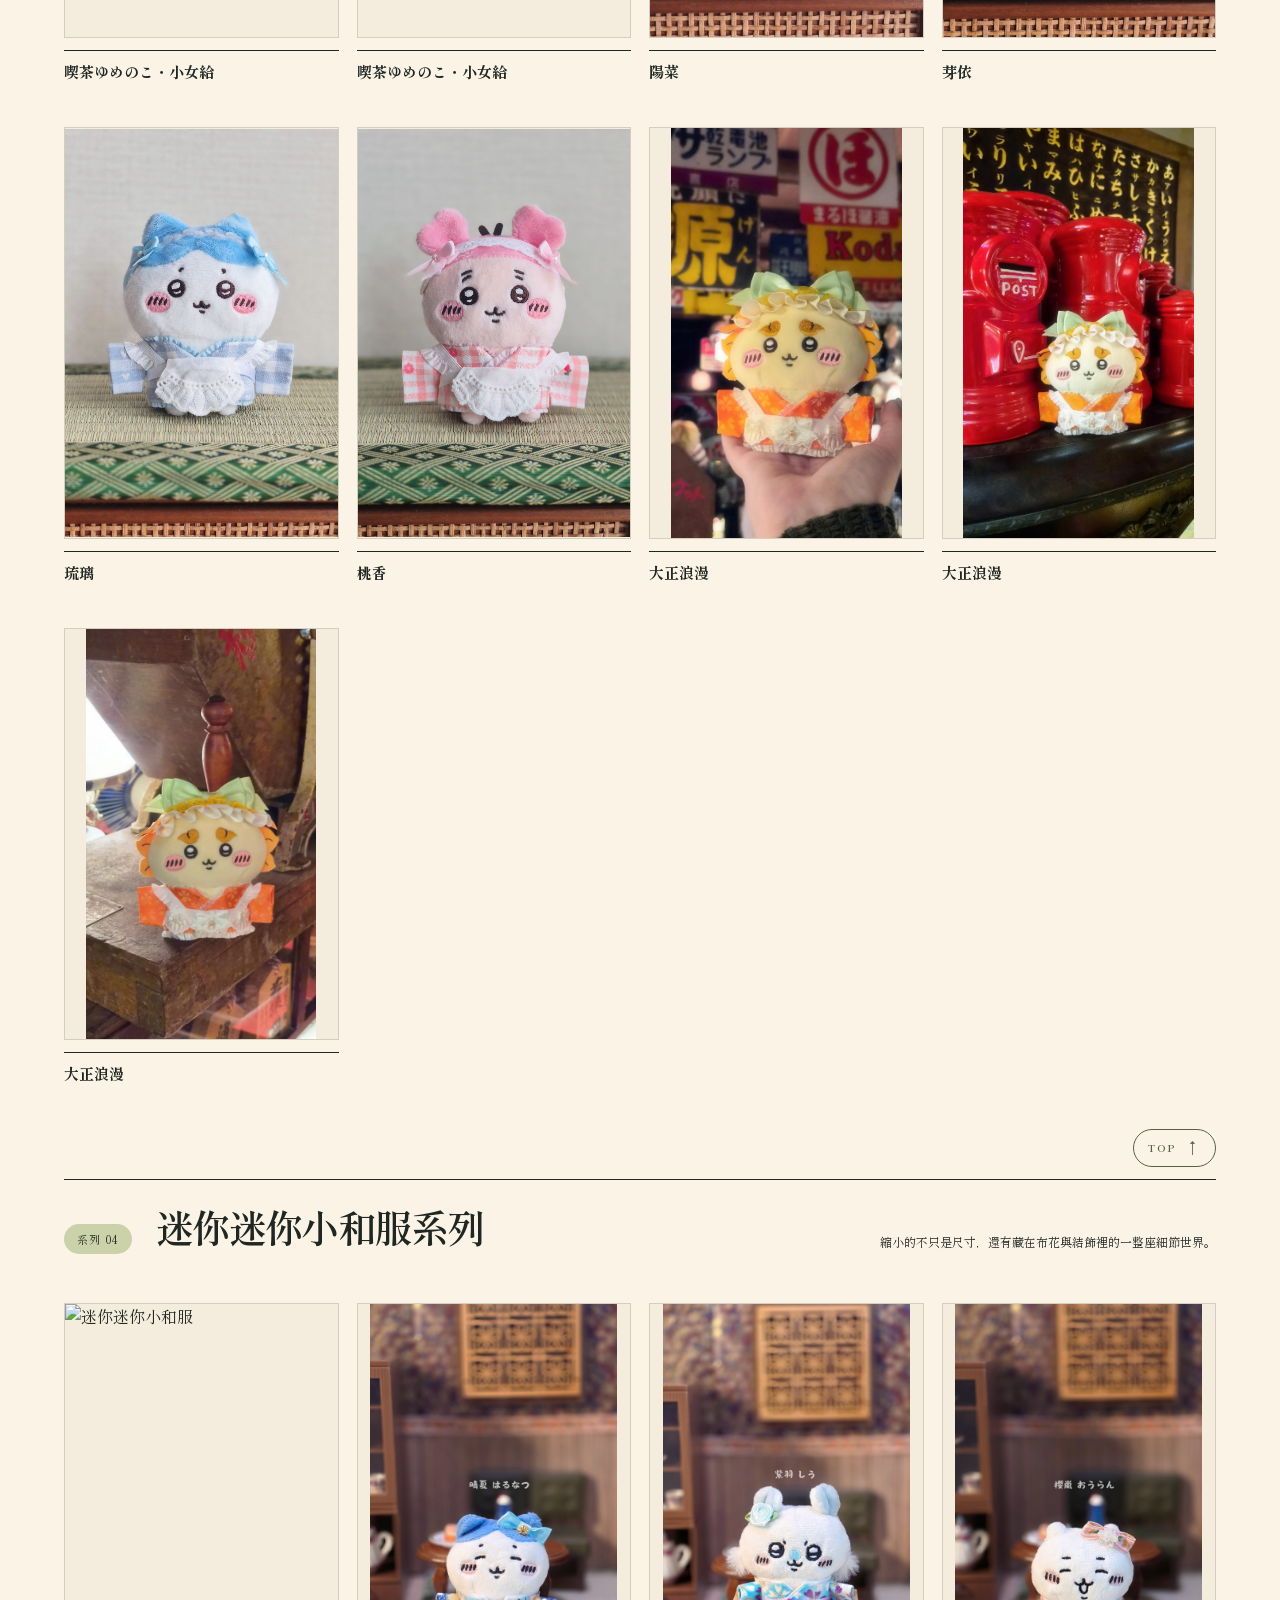
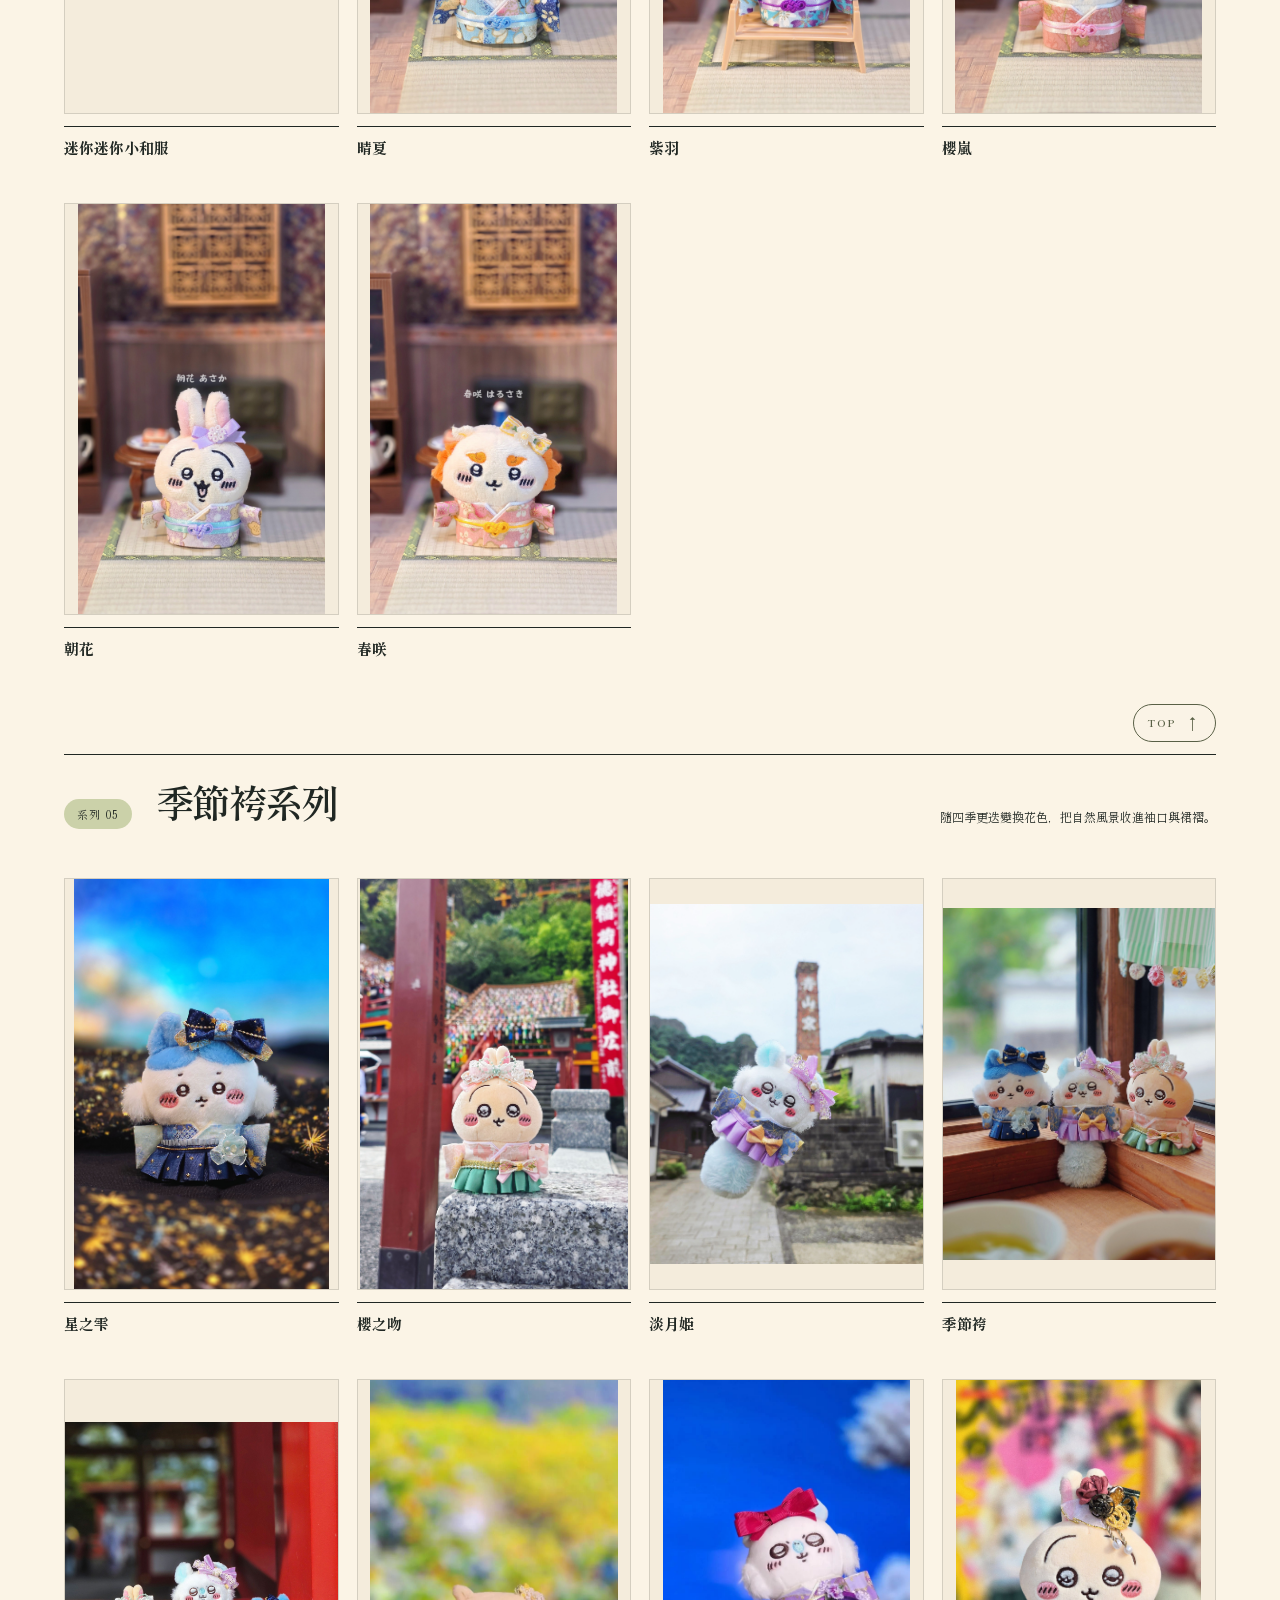
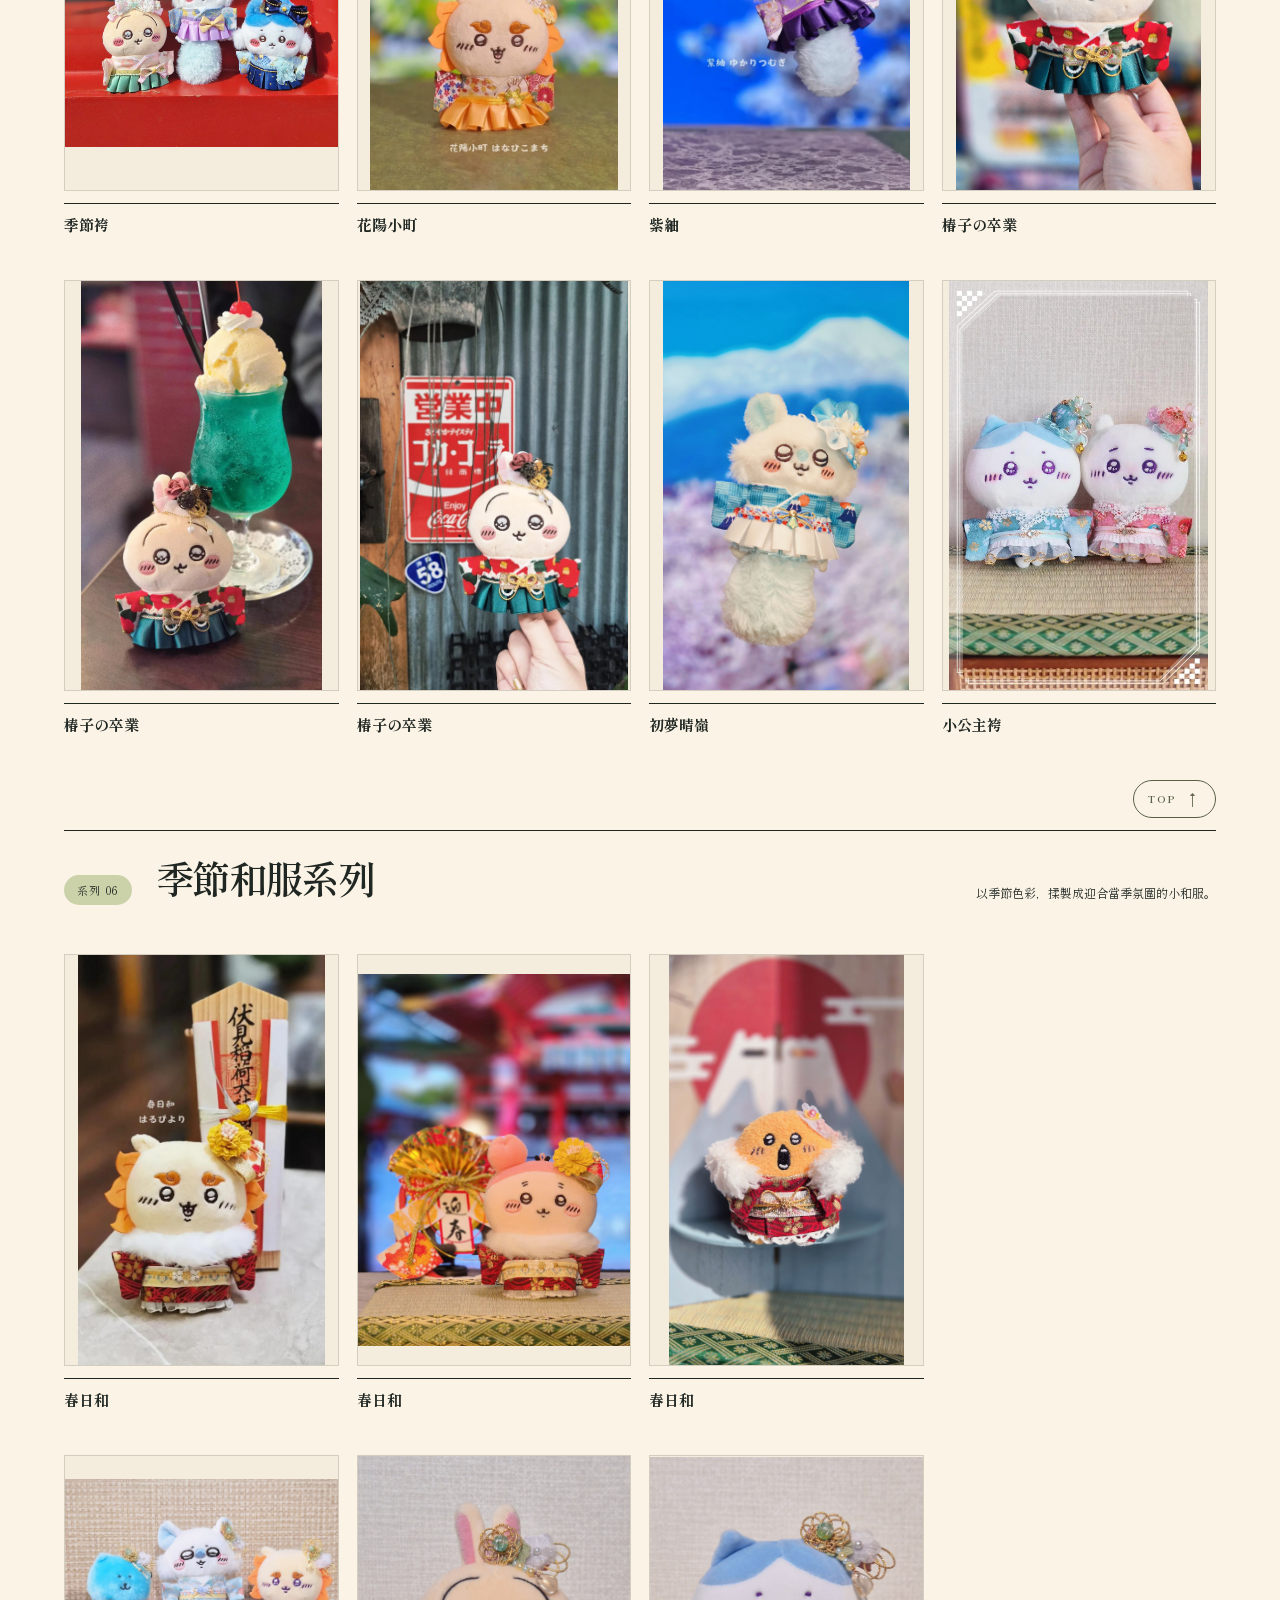
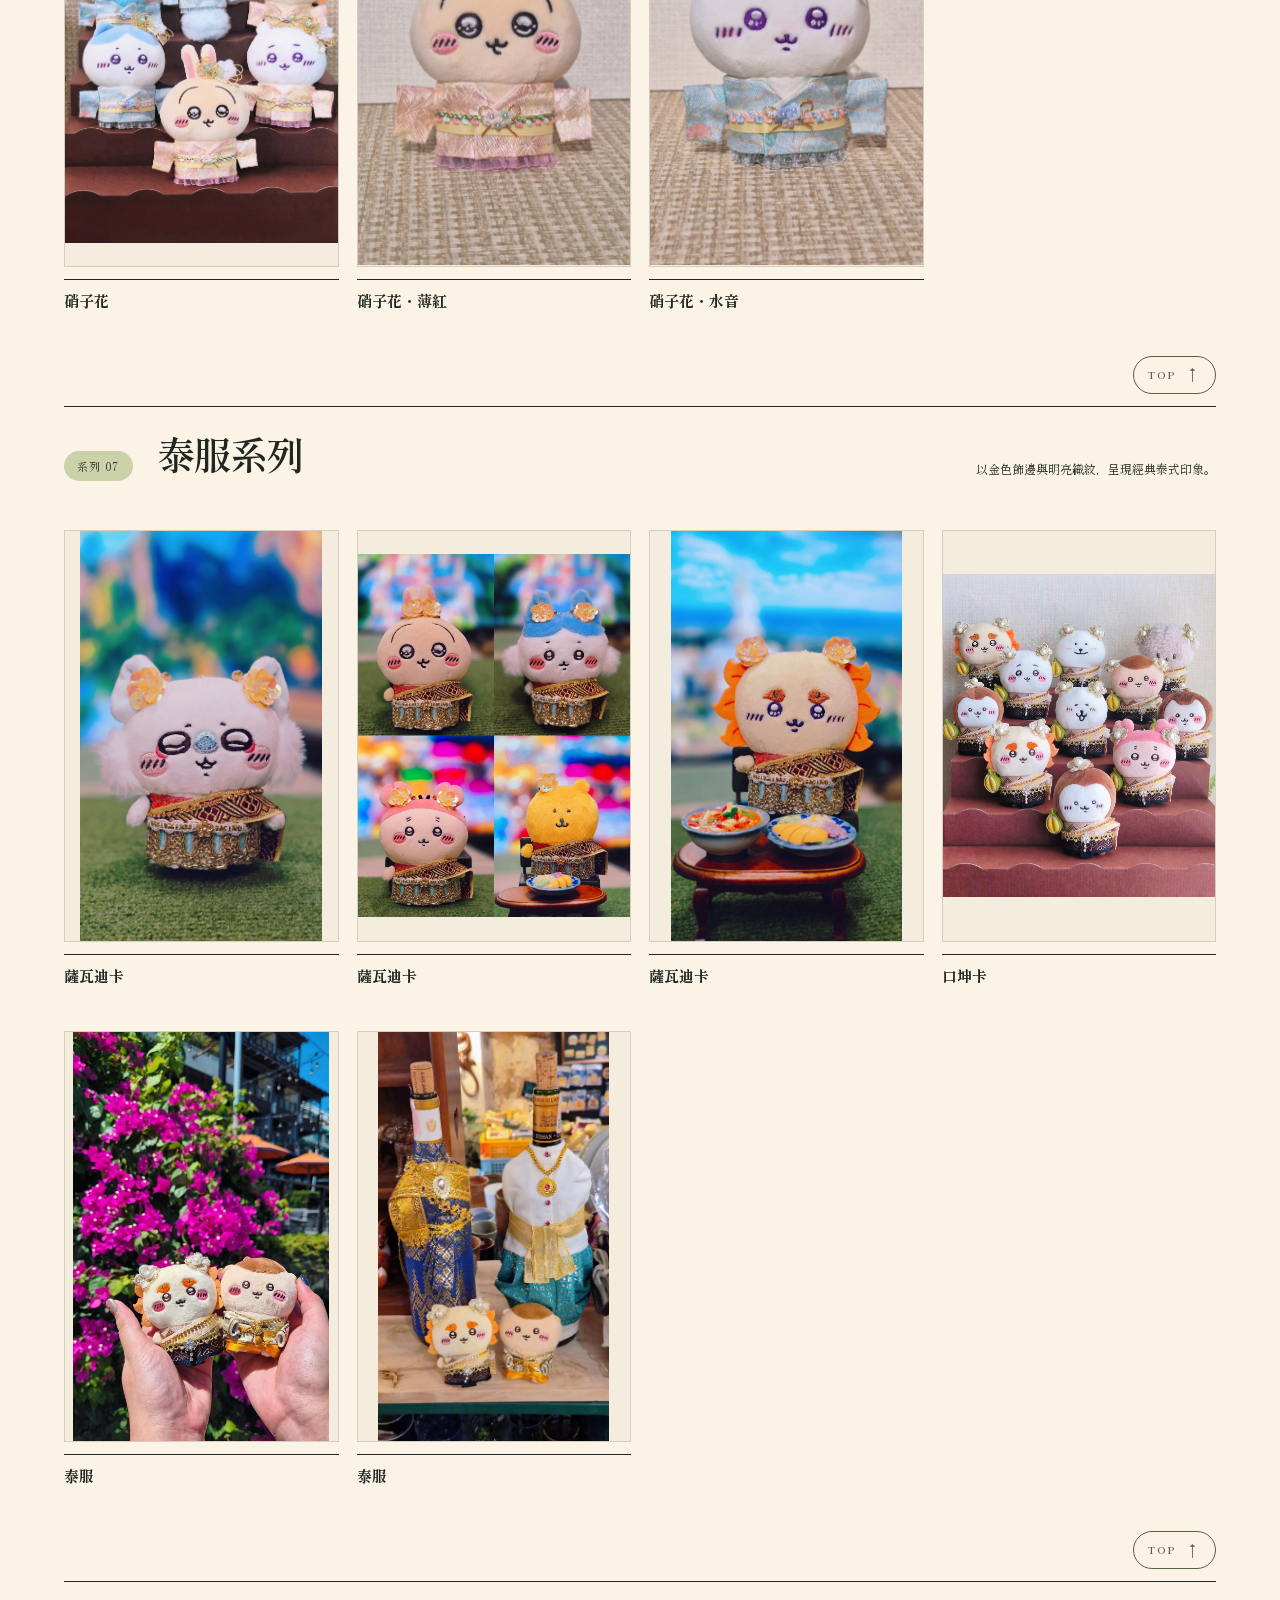
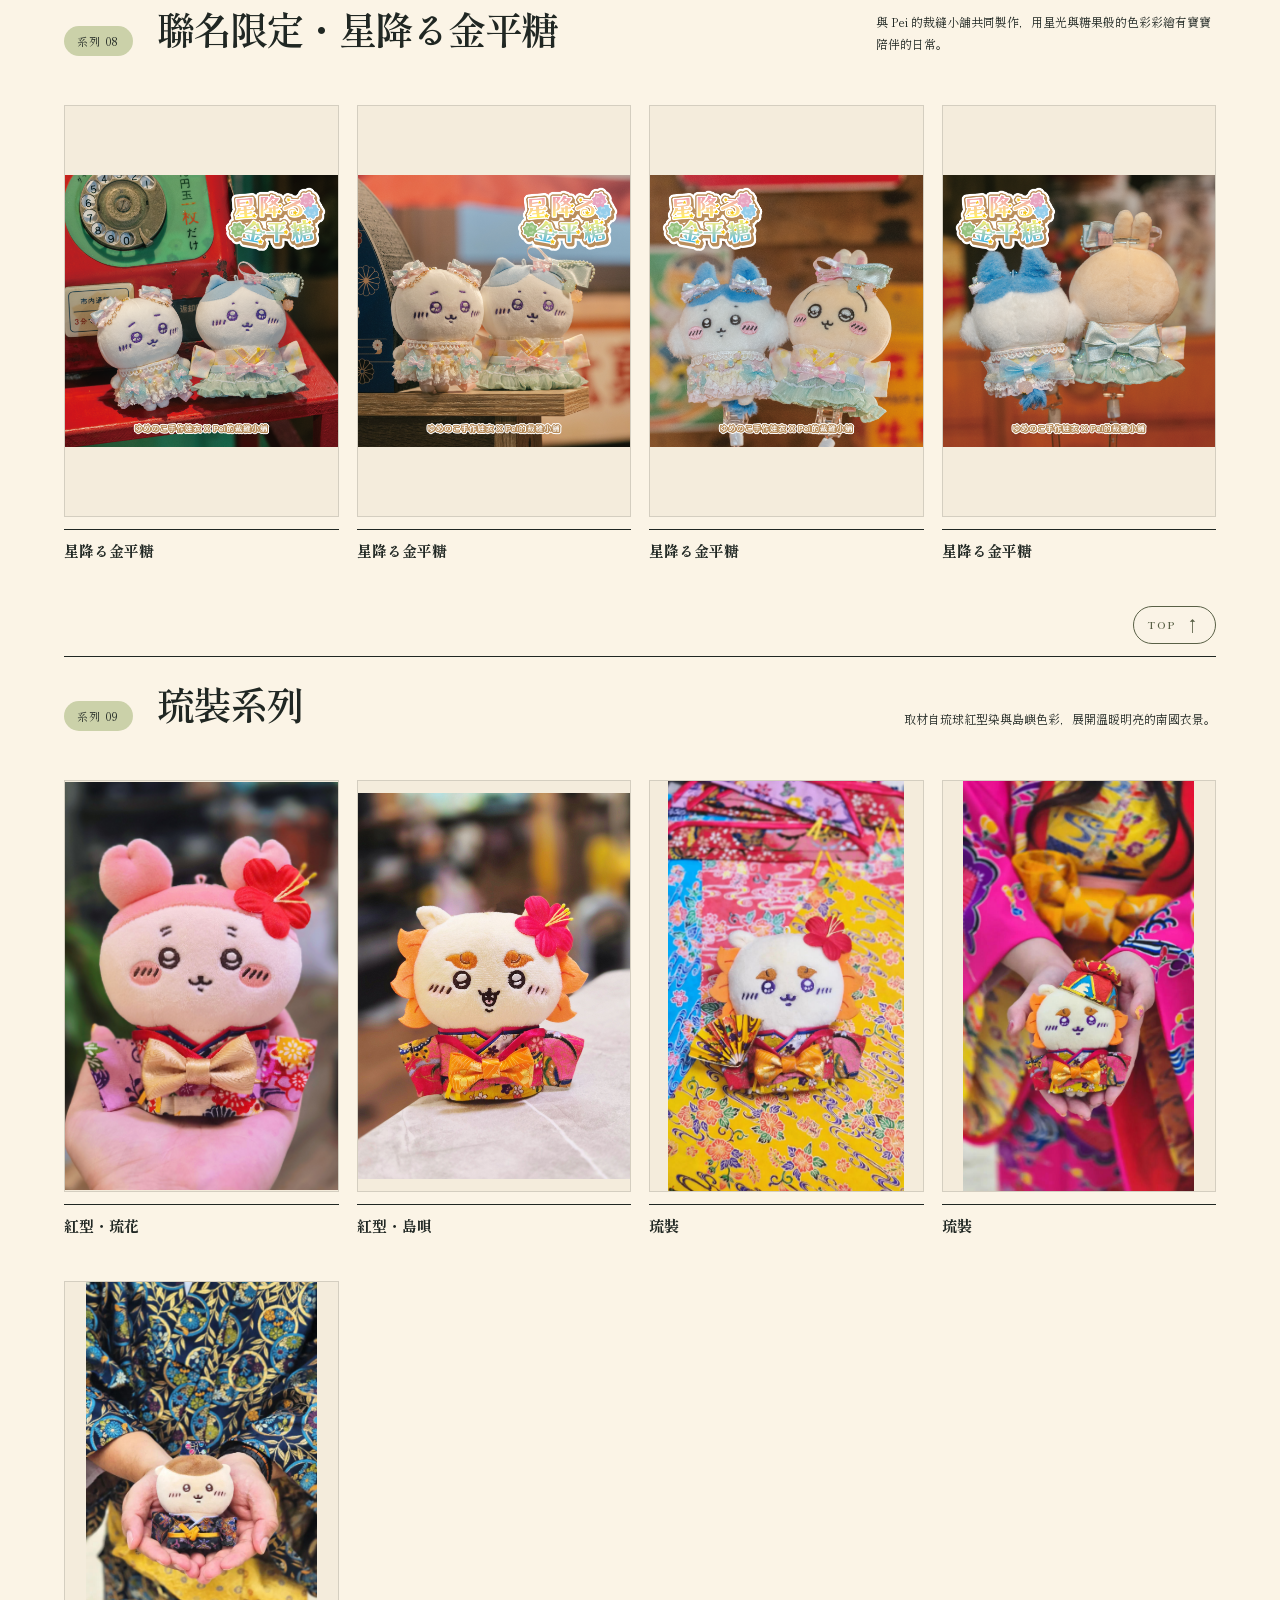
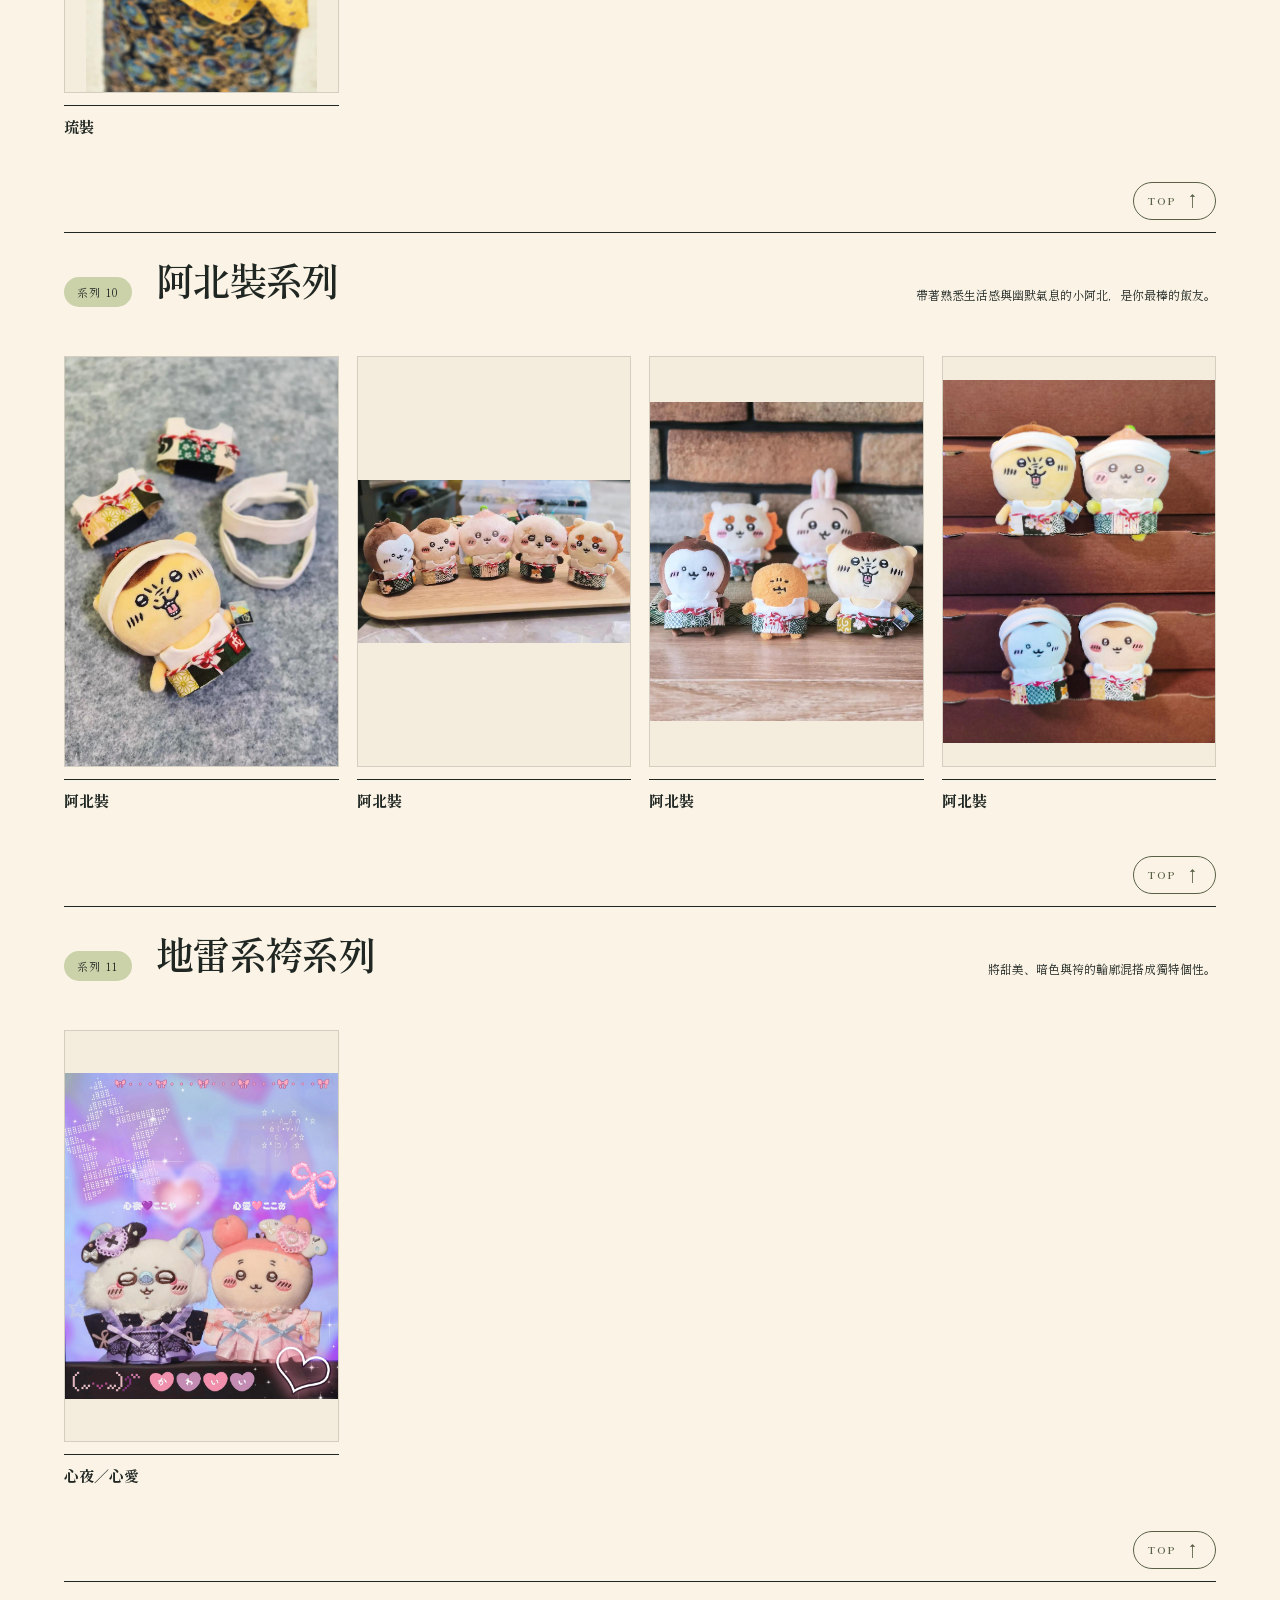
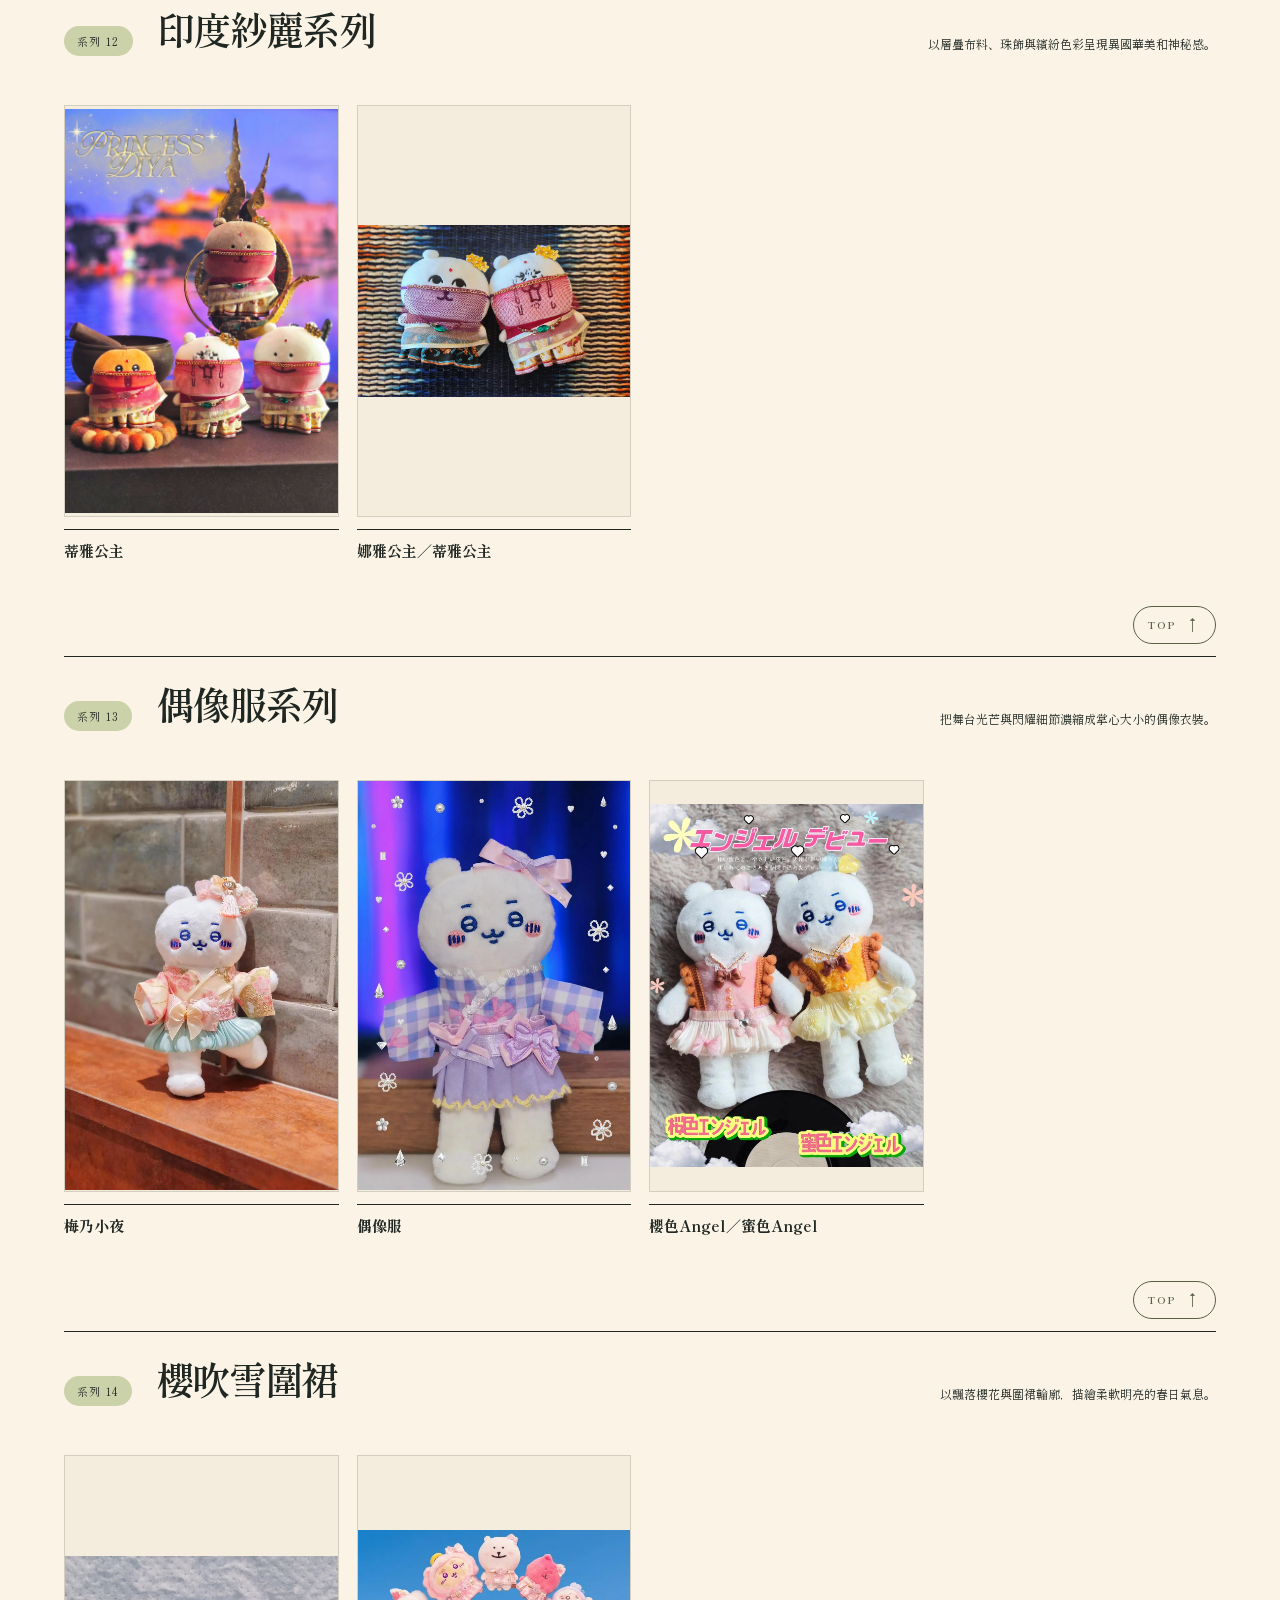
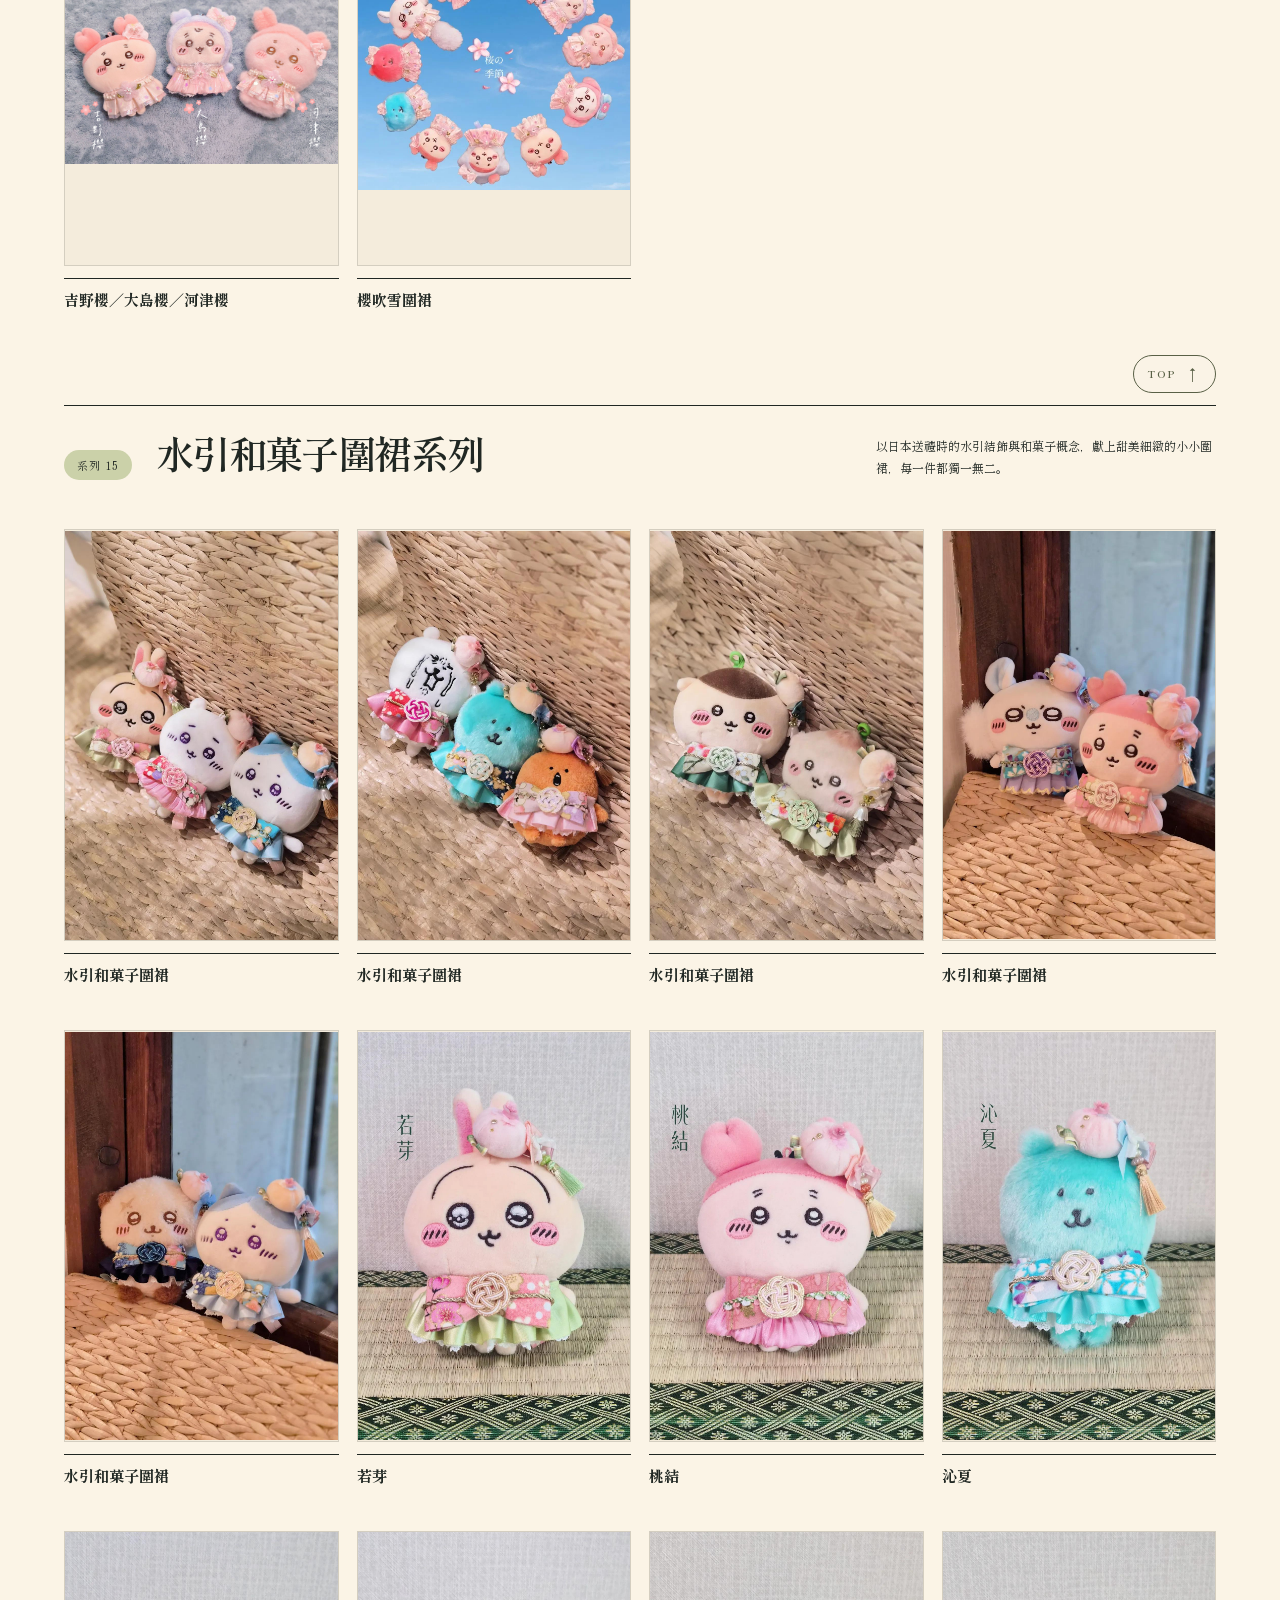
==== commit beeb7ada: "Isolate mobile masonry layout by series" ====
--- a/index.html
+++ b/index.html
@@ -8,7 +8,7 @@
   <link rel="preconnect" href="https://fonts.googleapis.com">
   <link rel="preconnect" href="https://fonts.gstatic.com" crossorigin>
   <link href="https://fonts.googleapis.com/css2?family=Noto+Serif+TC:wght@400;600;700&family=Shippori+Mincho:wght@400;600;700&display=swap" rel="stylesheet">
-  <link rel="stylesheet" href="styles.css?v=20260812-10">
+  <link rel="stylesheet" href="styles.css?v=20260812-12">
 </head>
 <body>
   <div class="noise" aria-hidden="true"></div>
@@ -55,6 +55,6 @@
 
   <dialog class="lightbox" aria-label="作品相簿"><button class="close" aria-label="關閉">×</button><button class="prev" aria-label="上一張">←</button><div class="lightbox-art photo-lightbox"></div><div class="lightbox-caption"><span class="counter"></span><h3></h3></div><button class="next" aria-label="下一張">→</button></dialog>
   <script src="portfolio-data.js?v=20260812-7"></script>
-  <script src="script.js?v=20260812-4"></script>
+  <script src="script.js?v=20260812-5"></script>
 </body>
 </html>
--- a/styles.css
+++ b/styles.css
@@ -237,8 +237,14 @@
 .story .mobile-top{grid-column:1/-1}
 .return-slideshow .slideshow-top{grid-column:2/4;grid-row:2;margin:11px 0 0 auto}
 .size-guide-layout>.mobile-top{grid-column:1/-1}
+.gallery{display:block}
+.series-group{display:grid;grid-template-columns:repeat(4,minmax(0,1fr));gap:45px 18px;align-items:start}
+.series-group[hidden]{display:none}
+.series-group .series-heading{grid-column:1/-1}
+.series-cards{display:contents}
 .gallery .series-top{grid-column:1/-1;justify-self:end;margin:0 0 12px}
 .gallery .series-top[hidden]{display:none}
+@media(max-width:900px){.series-group{grid-template-columns:repeat(2,minmax(0,1fr))}}
 @media(max-width:560px){
   .mobile-top{width:max-content;min-width:70px;height:36px;margin:32px 0 0 auto;padding:0 13px;display:flex;align-items:center;justify-content:center;gap:8px;border:1px solid #596046;border-radius:99px;color:#596046;background:rgba(251,244,230,.84);font-size:10px;font-weight:700;letter-spacing:.14em;line-height:1;position:relative;z-index:3}
   .mobile-top span{font-size:15px;line-height:1}
@@ -256,16 +262,25 @@
   .filter-bar::-webkit-scrollbar{display:none}
   .gallery{
     display:block;
-    columns:2;
-    column-gap:10px;
-  }
+  }
+  .gallery .series-group{display:block}
+  .gallery .series-group[hidden]{display:none}
   .gallery .series-heading{
-    column-span:all;
     break-after:avoid;
     margin:30px 0 14px;
     padding-top:16px;
   }
   .gallery .series-heading:first-child{margin-top:0}
+  .gallery .series-cards{
+    display:block;
+    columns:2;
+    column-gap:10px;
+  }
+  .gallery .series-top{
+    width:max-content;
+    margin:2px 0 30px auto;
+    break-inside:avoid;
+  }
   .gallery .work-card{
     display:inline-block;
     width:100%;
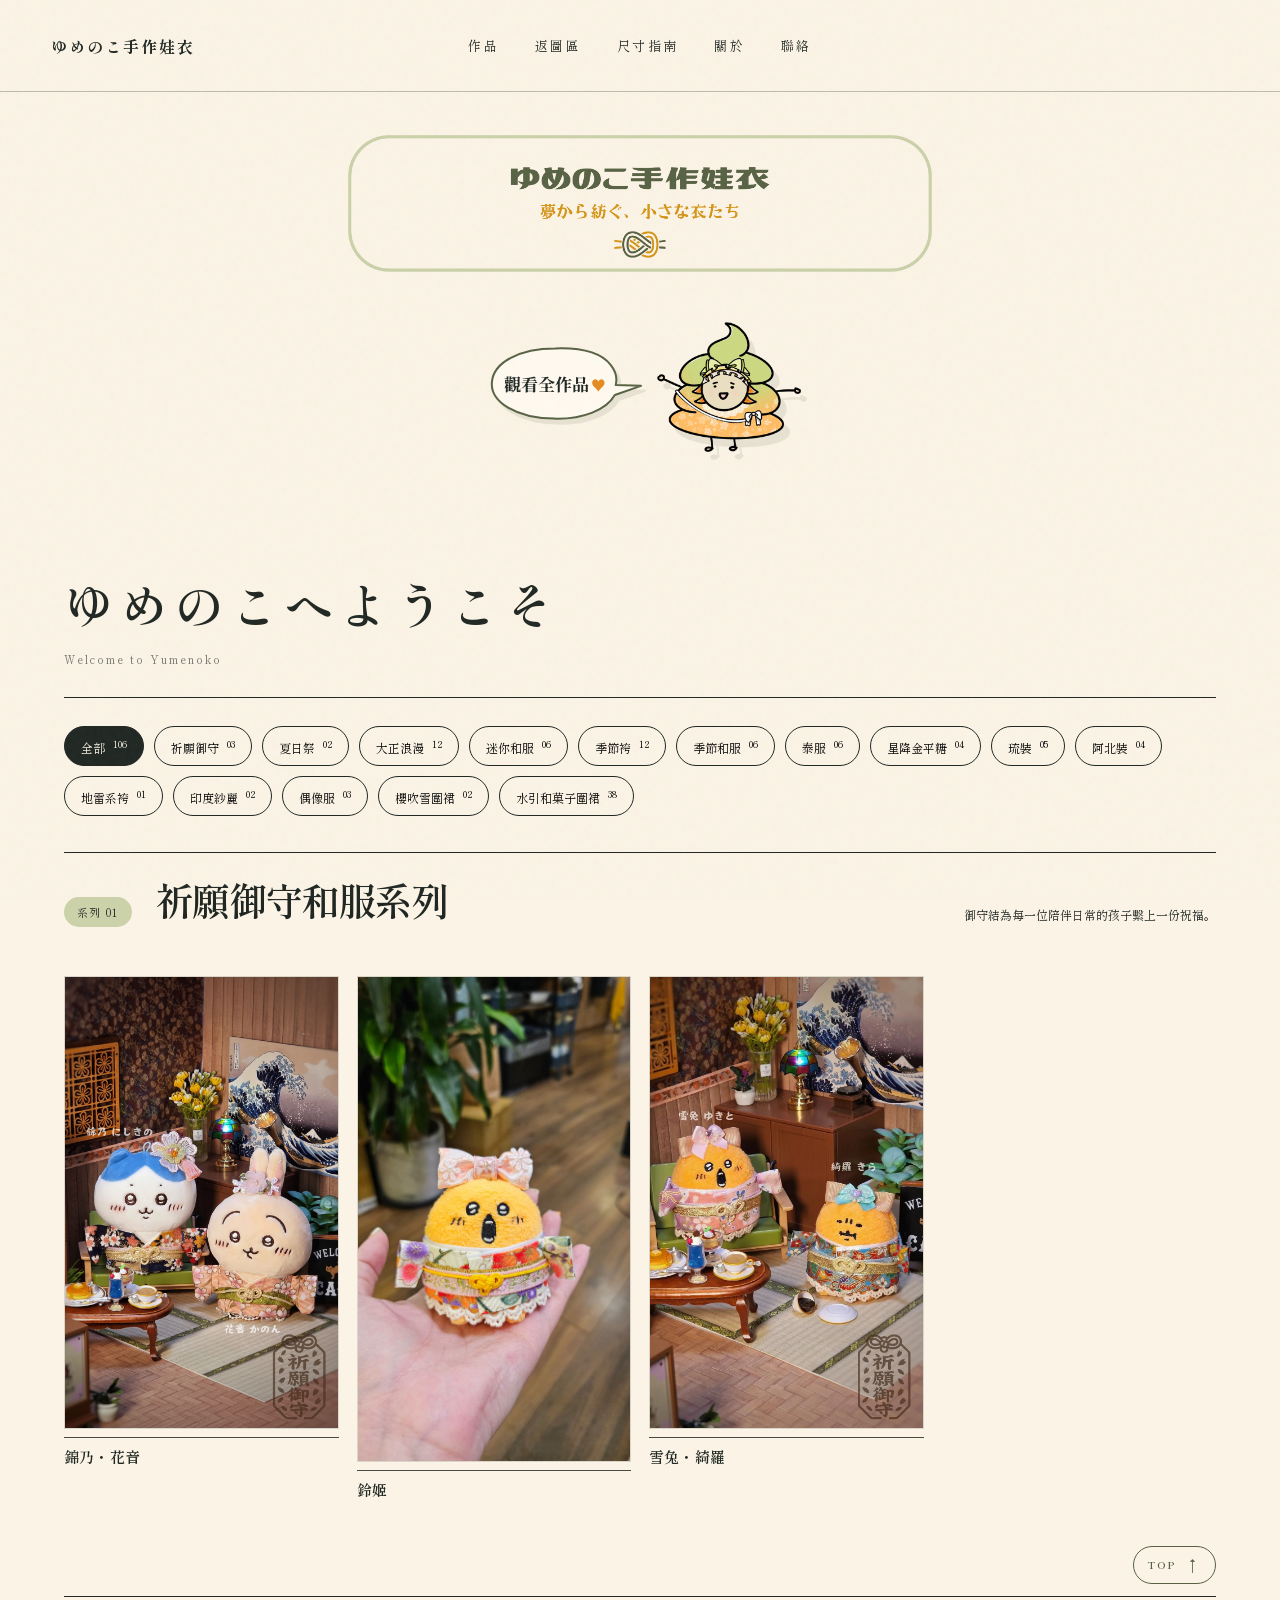
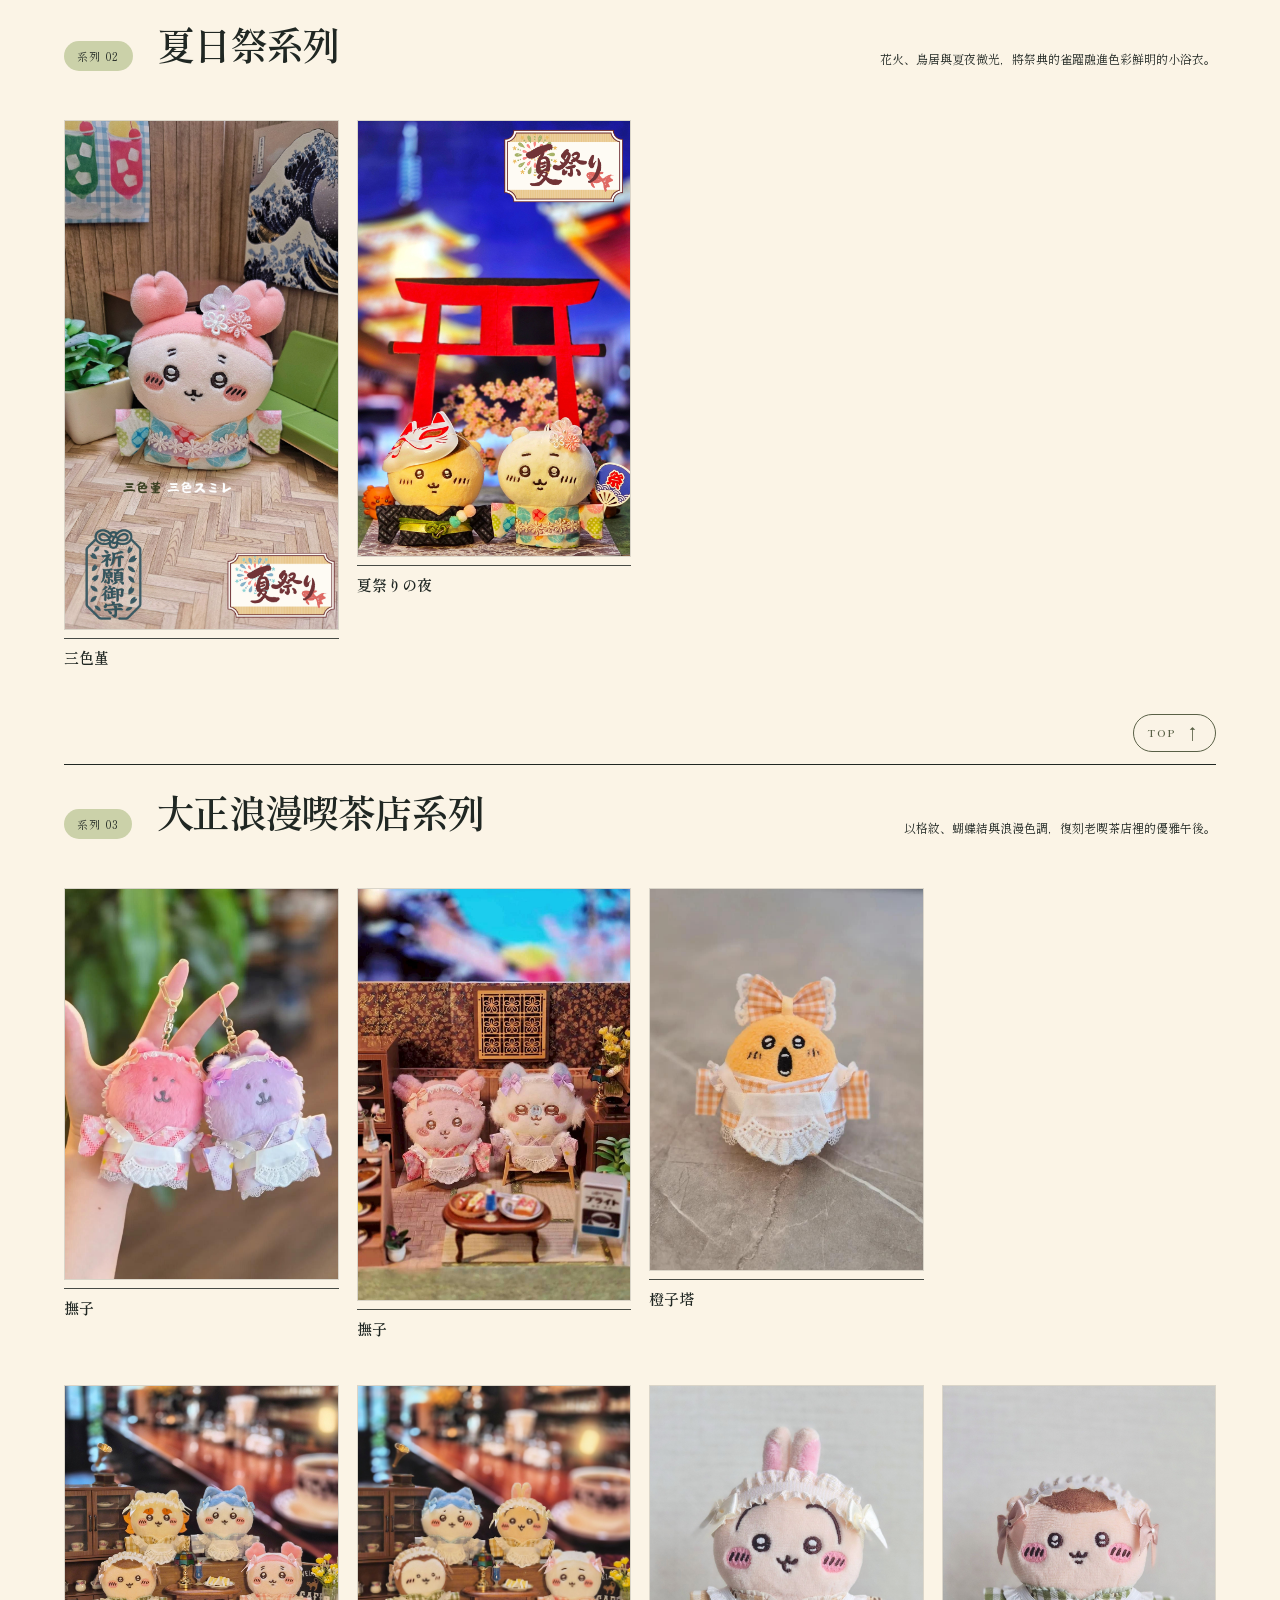
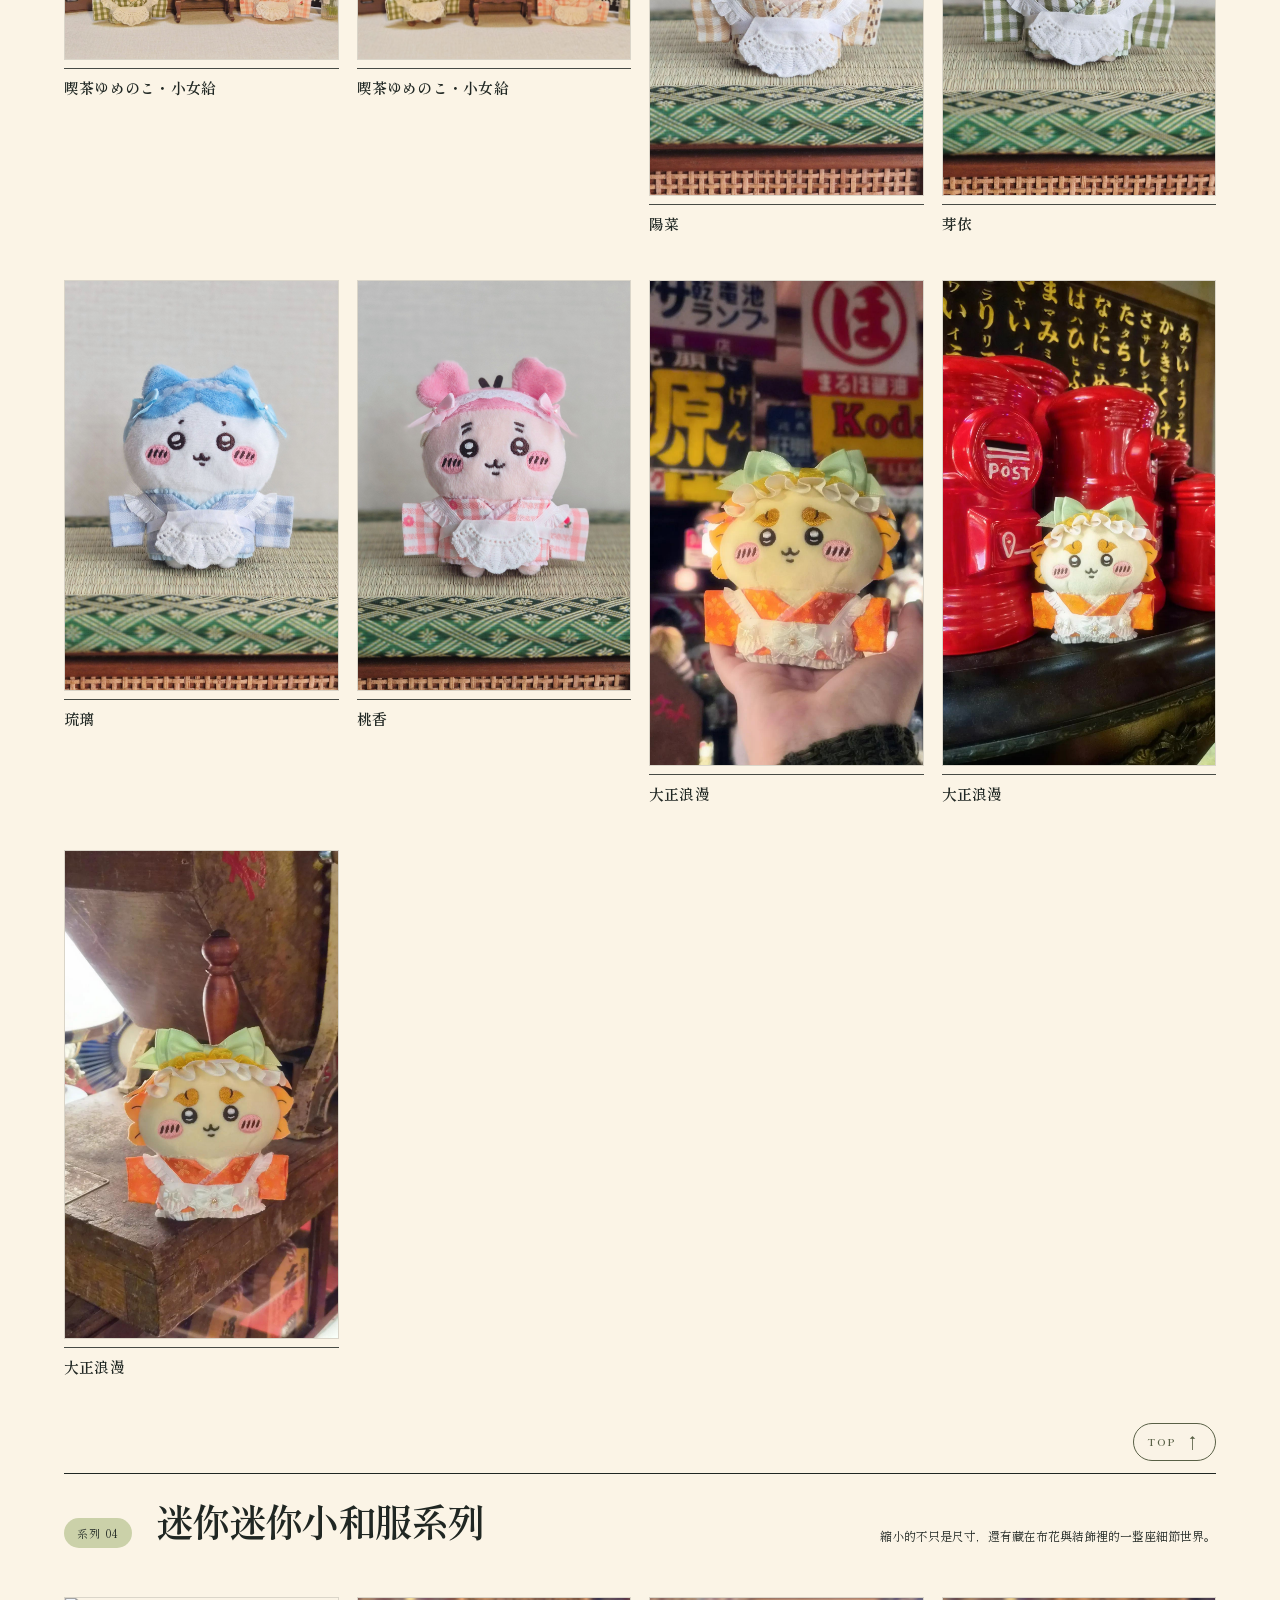
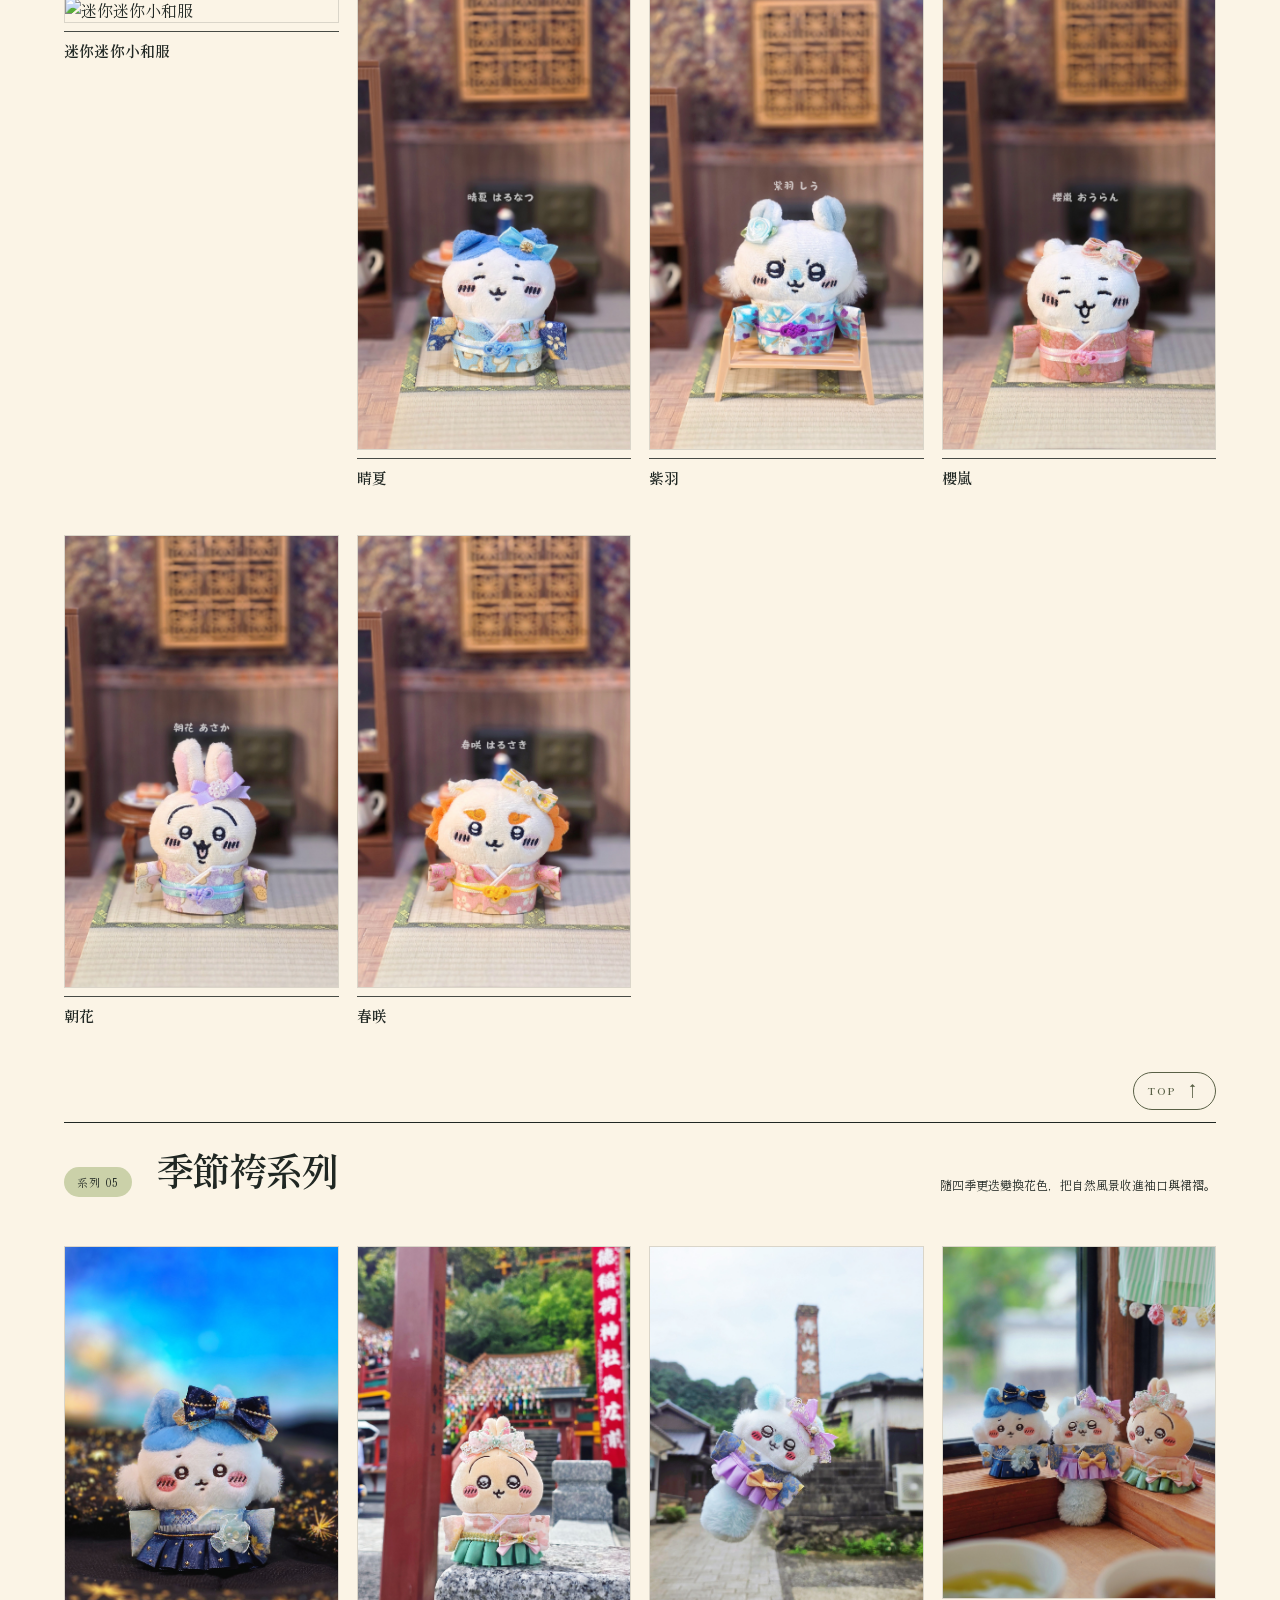
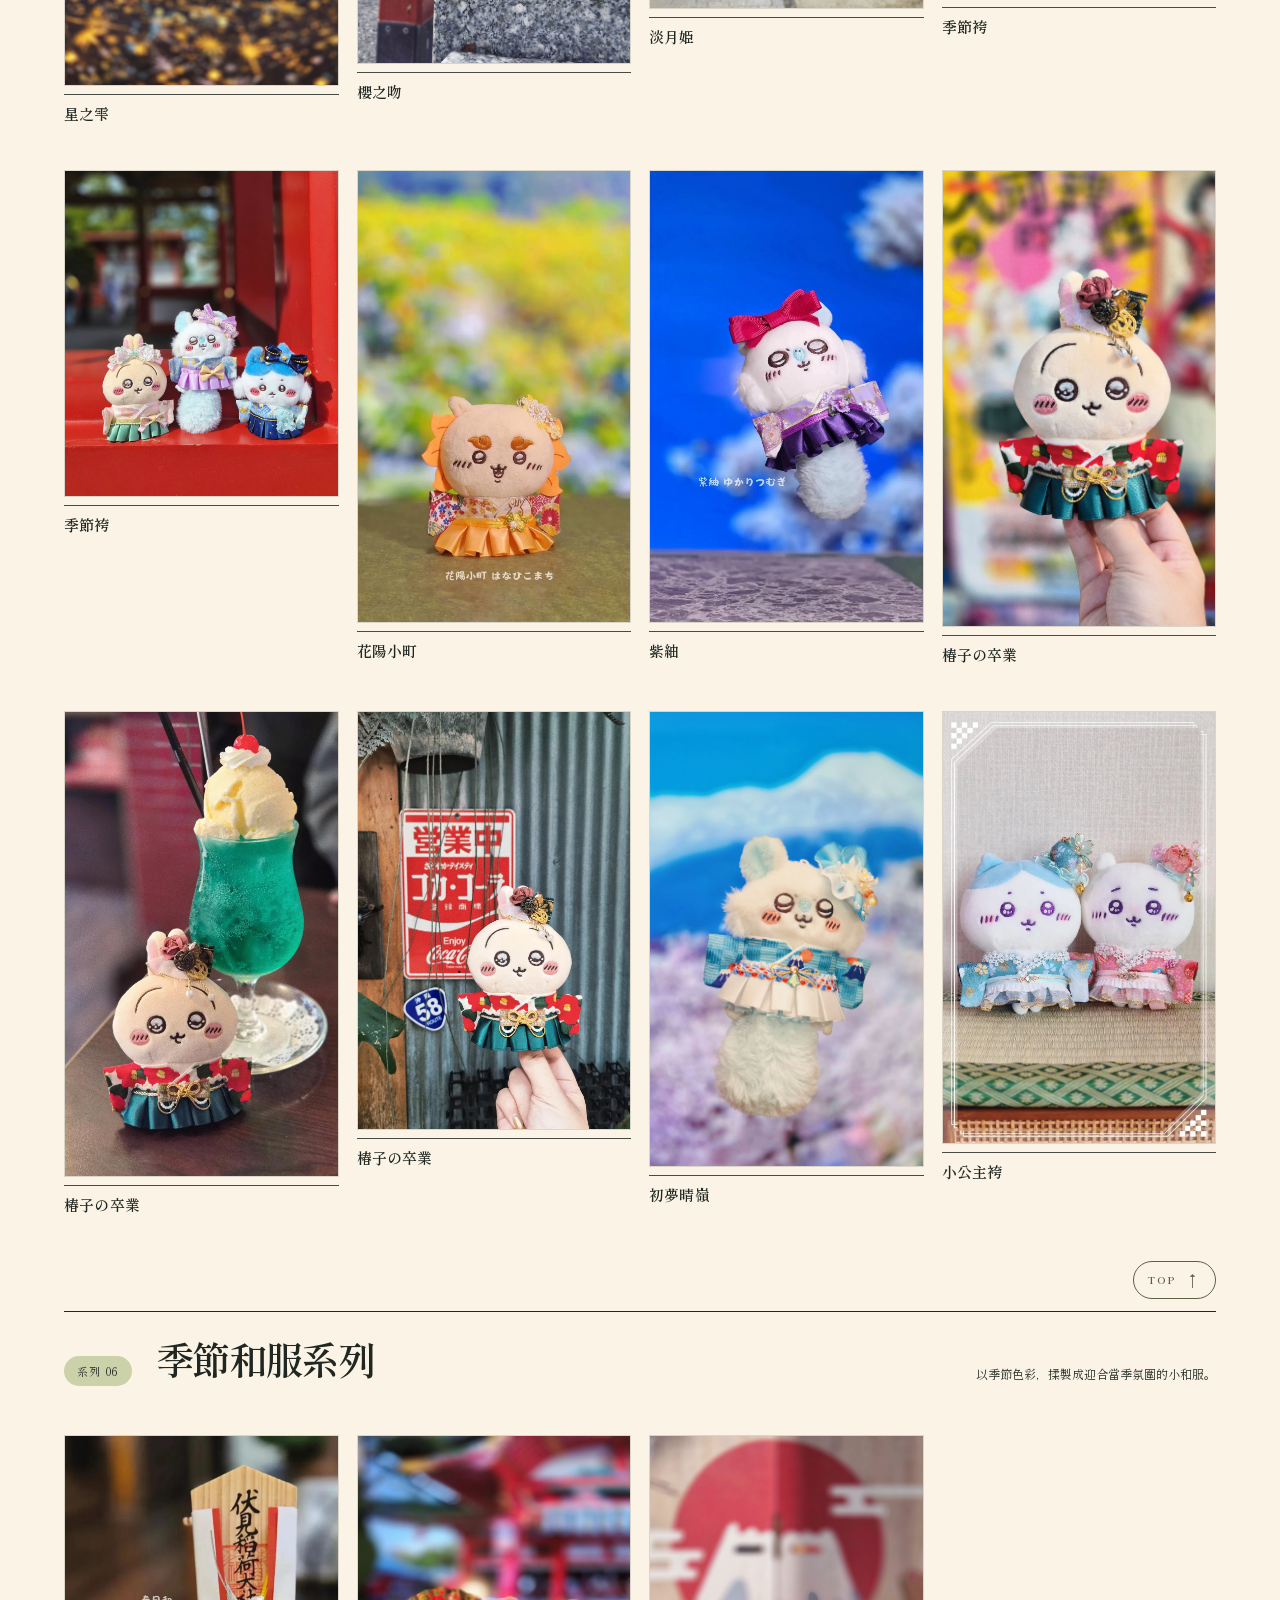
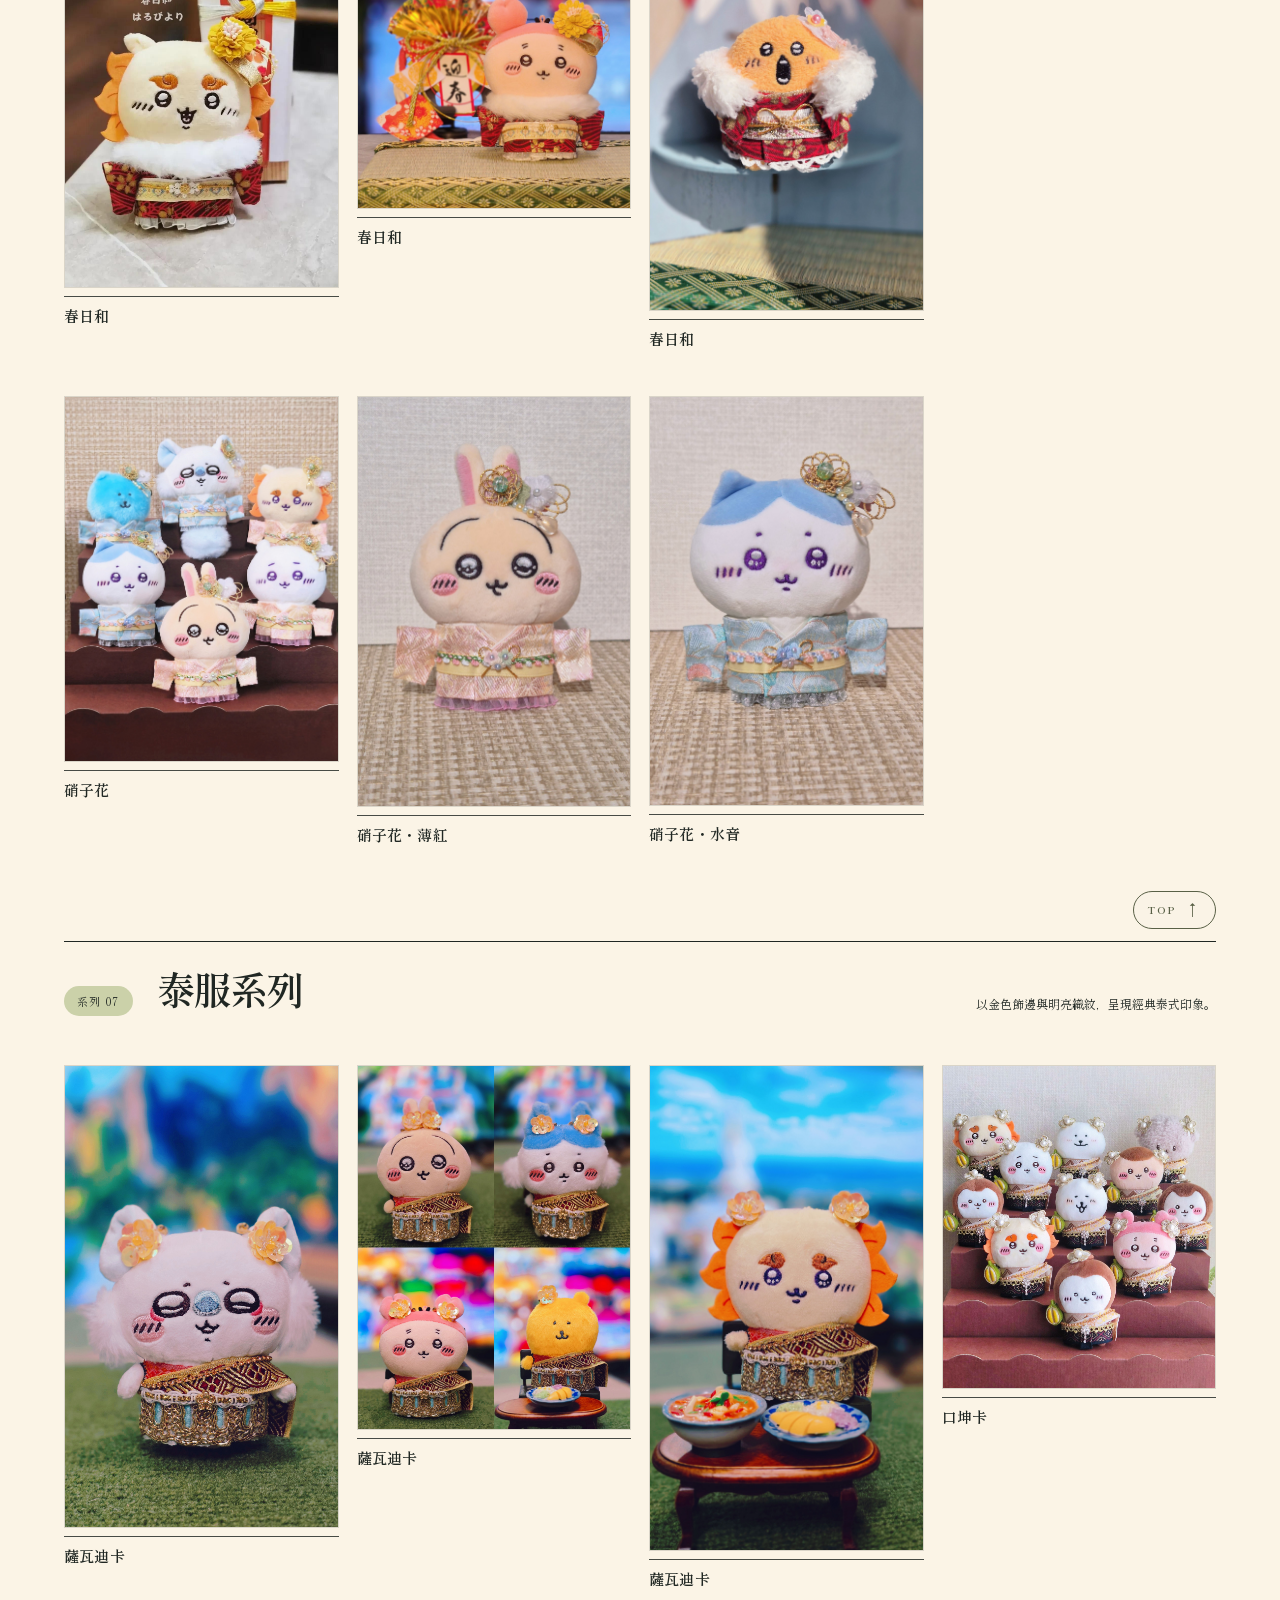
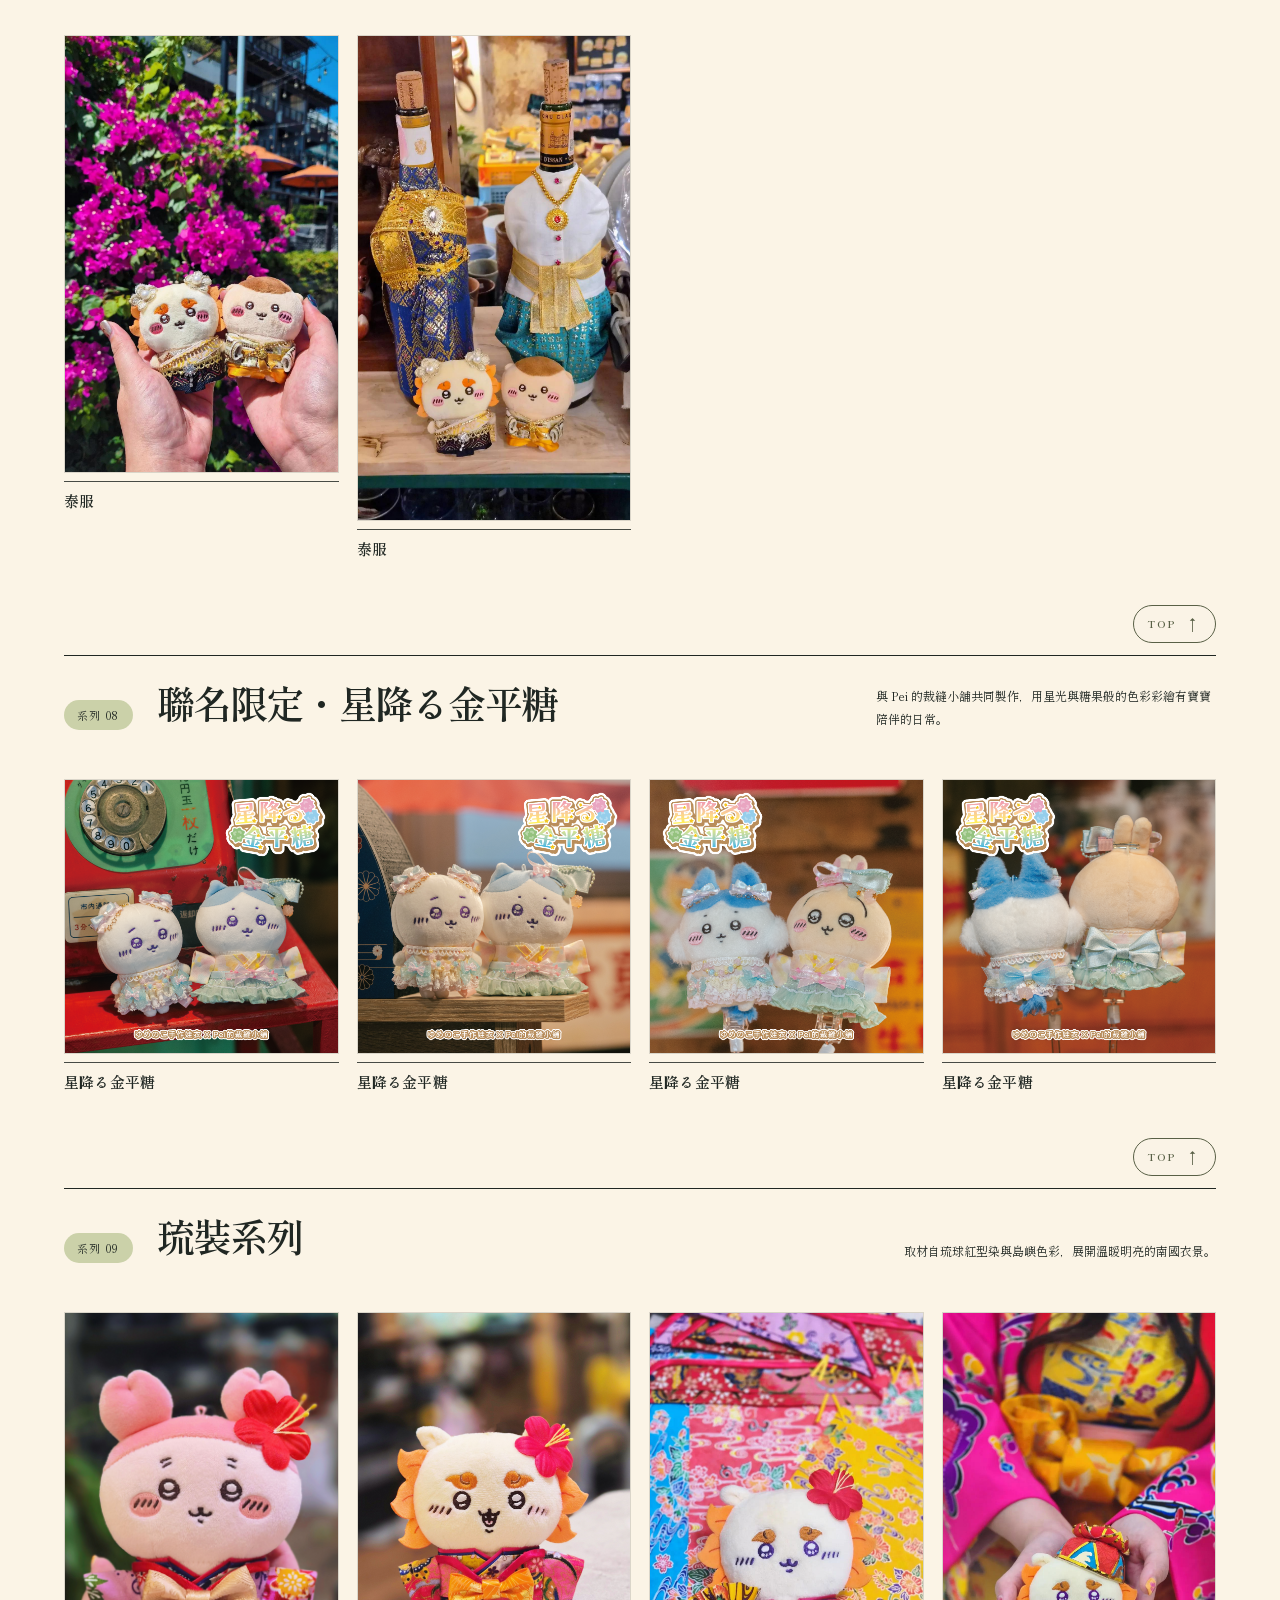
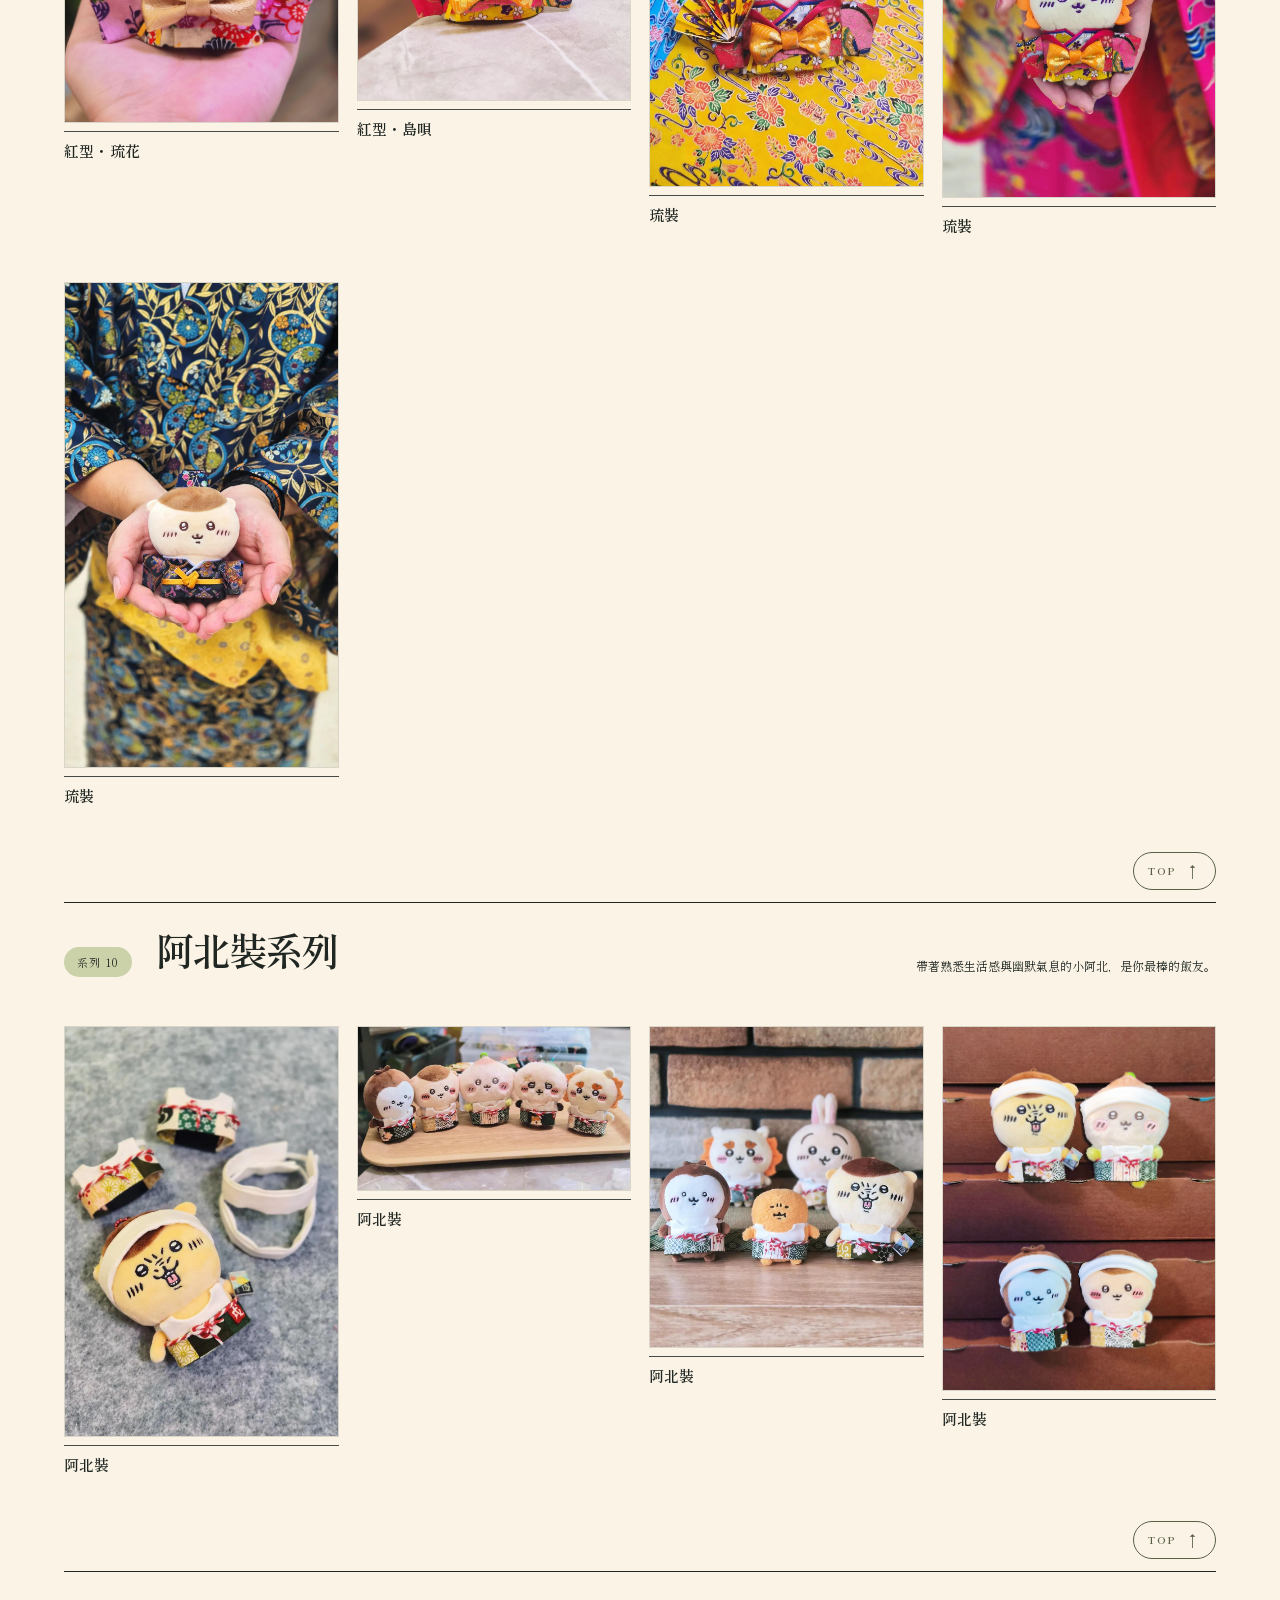
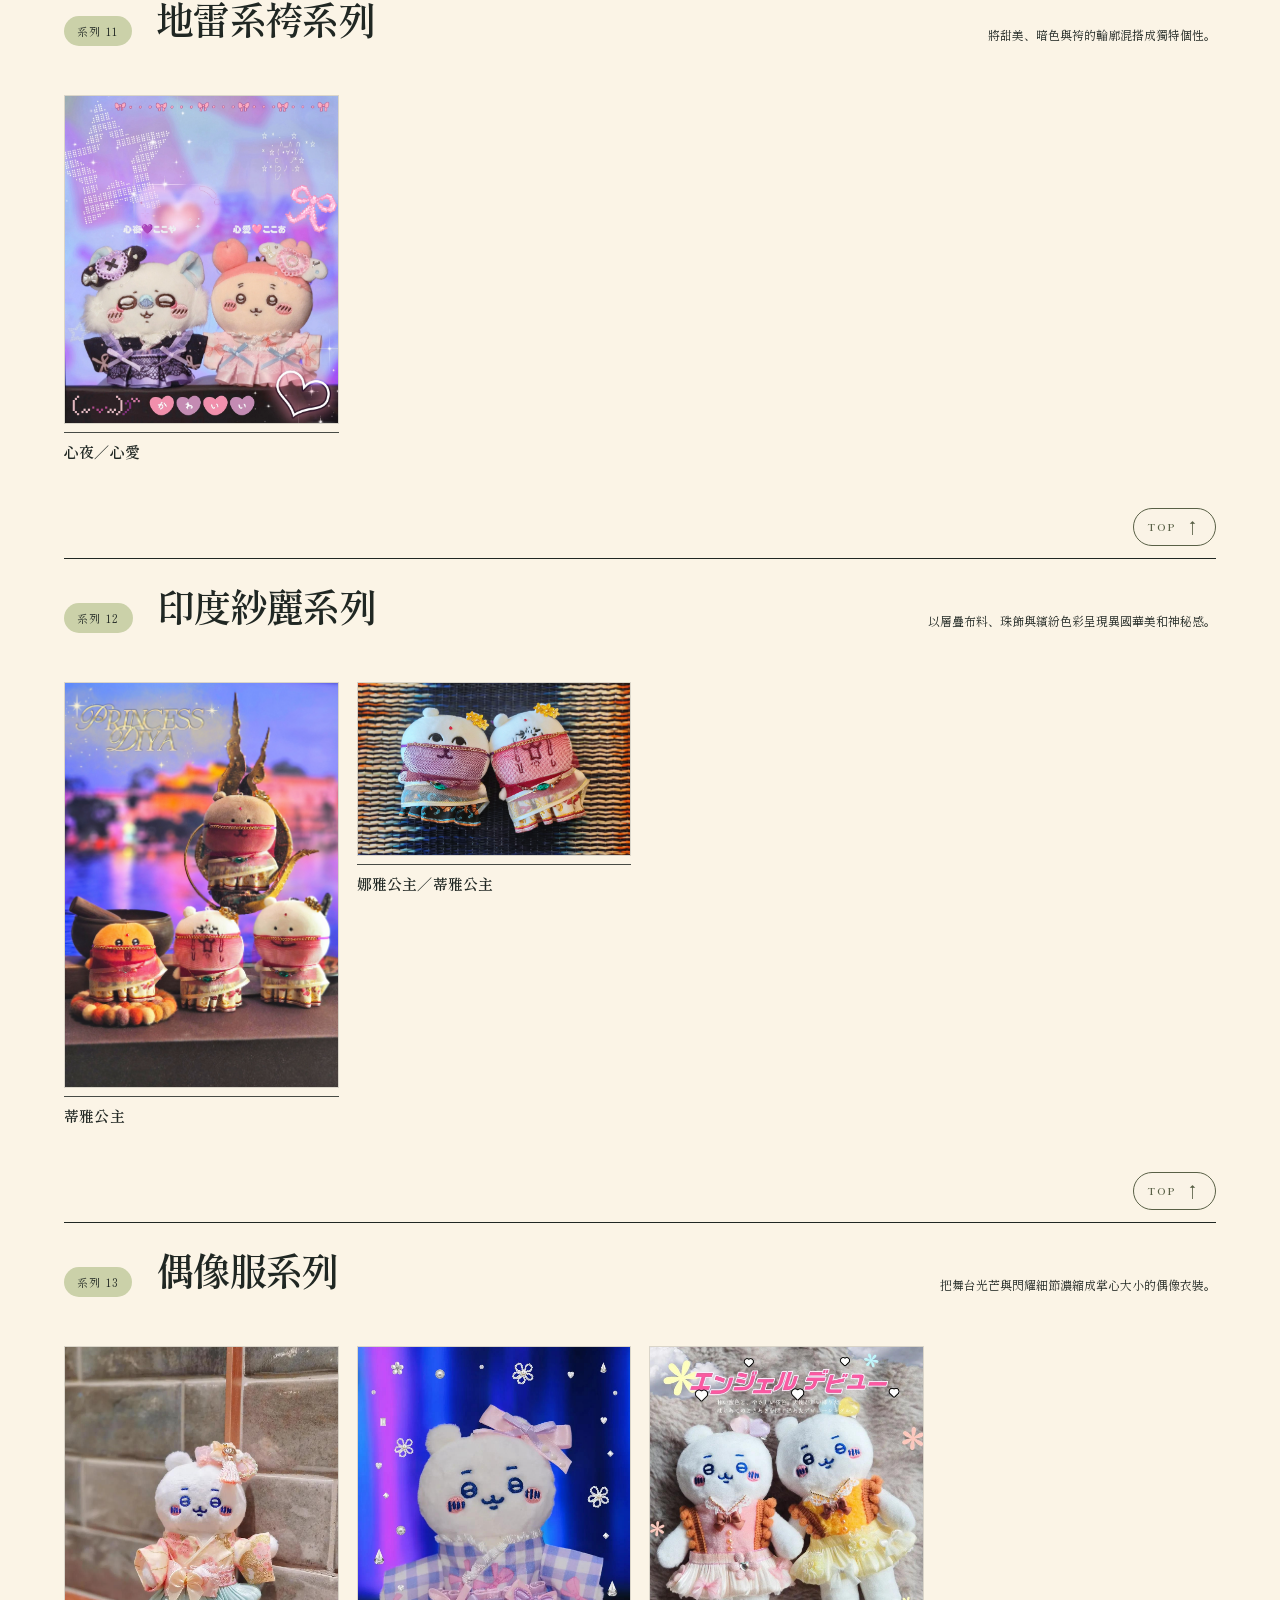
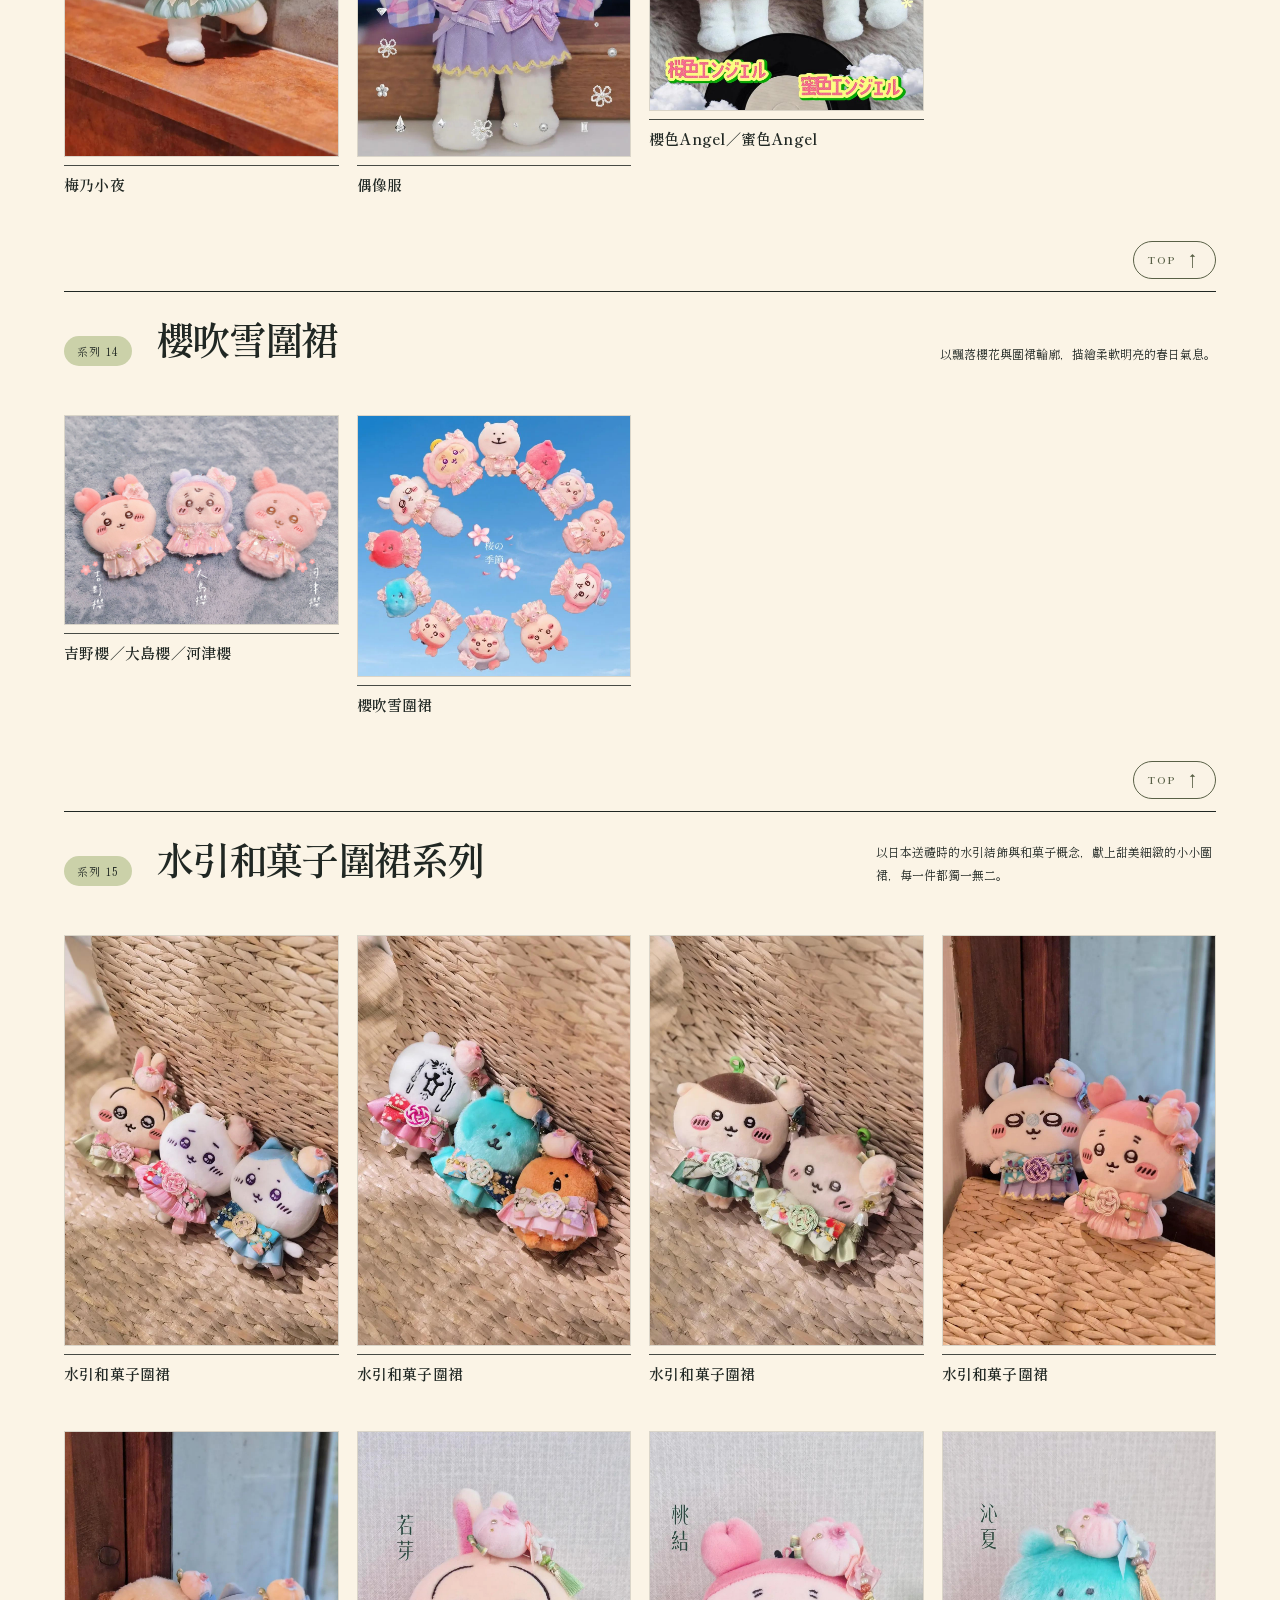
==== commit 17d27922: "Refine natural-ratio portfolio masonry" ====
--- a/index.html
+++ b/index.html
@@ -8,7 +8,7 @@
   <link rel="preconnect" href="https://fonts.googleapis.com">
   <link rel="preconnect" href="https://fonts.gstatic.com" crossorigin>
   <link href="https://fonts.googleapis.com/css2?family=Noto+Serif+TC:wght@400;600;700&family=Shippori+Mincho:wght@400;600;700&display=swap" rel="stylesheet">
-  <link rel="stylesheet" href="styles.css?v=20260812-12">
+  <link rel="stylesheet" href="styles.css?v=20260812-14">
 </head>
 <body>
   <div class="noise" aria-hidden="true"></div>
@@ -55,6 +55,6 @@
 
   <dialog class="lightbox" aria-label="作品相簿"><button class="close" aria-label="關閉">×</button><button class="prev" aria-label="上一張">←</button><div class="lightbox-art photo-lightbox"></div><div class="lightbox-caption"><span class="counter"></span><h3></h3></div><button class="next" aria-label="下一張">→</button></dialog>
   <script src="portfolio-data.js?v=20260812-7"></script>
-  <script src="script.js?v=20260812-5"></script>
+  <script src="script.js?v=20260812-6"></script>
 </body>
 </html>
--- a/styles.css
+++ b/styles.css
@@ -66,8 +66,8 @@
 .series-heading h3{margin:0;font-size:clamp(28px,3vw,46px);font-weight:600;letter-spacing:-.04em}
 .series-heading p{max-width:340px;margin:0;font-size:12px;line-height:1.9}
 .series-lead{grid-column:span 2}
-.series-photo{display:block;width:100%;height:auto;object-fit:cover;object-position:center}
-.series-lead .series-photo{aspect-ratio:4/3}
+.series-photo{display:block;width:100%;height:auto;object-fit:contain;object-position:center}
+.series-lead .series-photo{aspect-ratio:auto}
 .photo-lightbox{background-repeat:no-repeat;background-position:center;background-size:contain}
 @media(max-width:900px){.series-heading{grid-template-columns:auto 1fr}.series-heading p{grid-column:1/-1}.series-lead{grid-column:span 1}}
 @media(max-width:560px){.series-heading{display:block}.series-heading h3{margin:14px 0 10px}.series-heading p{max-width:none}}
@@ -79,7 +79,7 @@
 /* Preserve faces and complete outfits in portfolio photos */
 .gallery .series-lead{grid-column:span 1}
 .gallery{align-items:start}
-.gallery .work-card>.series-photo,.gallery .series-lead>.series-photo{display:block;width:100%;height:auto;aspect-ratio:2/3;object-fit:contain;object-position:center;background:#f4ecdc}
+.gallery .work-card>.series-photo,.gallery .series-lead>.series-photo{display:block;width:100%;height:auto;aspect-ratio:auto;object-fit:contain;object-position:center;background:transparent}
 .gallery .series-row-start{grid-column-start:1}
 @media(max-width:560px){.gallery .series-row-start{grid-column-start:auto}}
 .filter-bar{flex-wrap:wrap}
@@ -306,3 +306,145 @@
     overflow-wrap:anywhere;
   }
 }
+
+/* Soft album transitions, depth, and touch feedback. */
+button,
+a,
+[tabindex]{
+  -webkit-tap-highlight-color:transparent;
+}
+button:focus,
+button:focus-visible,
+a:focus,
+a:focus-visible,
+[tabindex]:focus,
+[tabindex]:focus-visible{
+  outline:none!important;
+  box-shadow:none!important;
+}
+.lightbox{
+  opacity:0;
+  transform:translateY(8px) scale(.985);
+  transition:opacity .24s ease,transform .3s cubic-bezier(.22,.75,.25,1);
+}
+.lightbox::backdrop{
+  background:rgba(20,24,21,0);
+  opacity:0;
+  -webkit-backdrop-filter:blur(0);
+  backdrop-filter:blur(0);
+  transition:opacity .26s ease,background-color .26s ease,-webkit-backdrop-filter .3s ease,backdrop-filter .3s ease;
+}
+.lightbox[open].is-visible{
+  opacity:1;
+  transform:translateY(0) scale(1);
+}
+.lightbox[open].is-visible::backdrop{
+  background:rgba(20,24,21,.82);
+  opacity:1;
+  -webkit-backdrop-filter:blur(5px) saturate(.82);
+  backdrop-filter:blur(5px) saturate(.82);
+}
+.lightbox-art{
+  opacity:1;
+  transform:translateX(0) scale(1);
+  filter:blur(0);
+  transition:opacity .2s ease,transform .28s cubic-bezier(.22,.75,.25,1),filter .22s ease;
+  will-change:opacity,transform;
+}
+.lightbox-art.is-swapping{
+  opacity:0;
+  filter:blur(2px);
+}
+.lightbox-art.is-swapping.swap-prev{transform:translateX(14px) scale(.992)}
+.lightbox-art.is-swapping.swap-next{transform:translateX(-14px) scale(.992)}
+.lightbox .close,
+.lightbox .prev,
+.lightbox .next{
+  -webkit-appearance:none;
+  appearance:none;
+  outline:0;
+  box-shadow:none;
+  touch-action:manipulation;
+  transition:transform .14s cubic-bezier(.2,.8,.2,1),opacity .14s ease,color .2s ease;
+  transform-origin:center;
+}
+.lightbox .close:hover,
+.lightbox .prev:hover,
+.lightbox .next:hover{transform:scale(1.06)}
+.lightbox .close:active,
+.lightbox .prev:active,
+.lightbox .next:active{
+  transform:scale(.82);
+  opacity:.58;
+}
+@media(prefers-reduced-motion:reduce){
+  .lightbox,
+  .lightbox::backdrop,
+  .lightbox-art,
+  .lightbox .close,
+  .lightbox .prev,
+  .lightbox .next{transition:none}
+}
+
+/* Portfolio editorial rhythm: preserve every photograph's natural ratio. */
+.gallery .work-card{
+  min-width:0;
+  border-radius:0;
+  background:transparent;
+  box-shadow:none;
+}
+.gallery .work-card>.series-photo,
+.gallery .series-lead>.series-photo{
+  display:block;
+  width:100%;
+  height:auto;
+  aspect-ratio:auto;
+  object-fit:contain;
+  object-position:center;
+  border:1px solid rgba(32,39,35,.15);
+  border-radius:0;
+  background:transparent;
+  box-shadow:none;
+}
+.gallery .meta{
+  display:block;
+  margin-top:8px;
+  padding-top:7px;
+  border-top:1px solid rgba(32,39,35,.82);
+}
+.gallery .meta h3{
+  margin:0;
+  color:var(--ink);
+  font-family:"Shippori Mincho","Noto Serif TC",serif;
+  font-size:15px;
+  font-weight:600;
+  line-height:1.55;
+  letter-spacing:.015em;
+}
+@media(max-width:560px){
+  .gallery .series-cards{
+    columns:2;
+    column-gap:10px;
+  }
+  .gallery .work-card{
+    display:inline-block;
+    width:100%;
+    margin:0 0 20px;
+    break-inside:avoid;
+    vertical-align:top;
+  }
+  .gallery .work-card>.series-photo,
+  .gallery .series-lead>.series-photo{
+    width:100%;
+    height:auto;
+    aspect-ratio:auto;
+  }
+  .gallery .meta{
+    margin-top:6px;
+    padding-top:4px;
+  }
+  .gallery .meta h3{
+    font-size:13px;
+    line-height:1.5;
+  }
+}
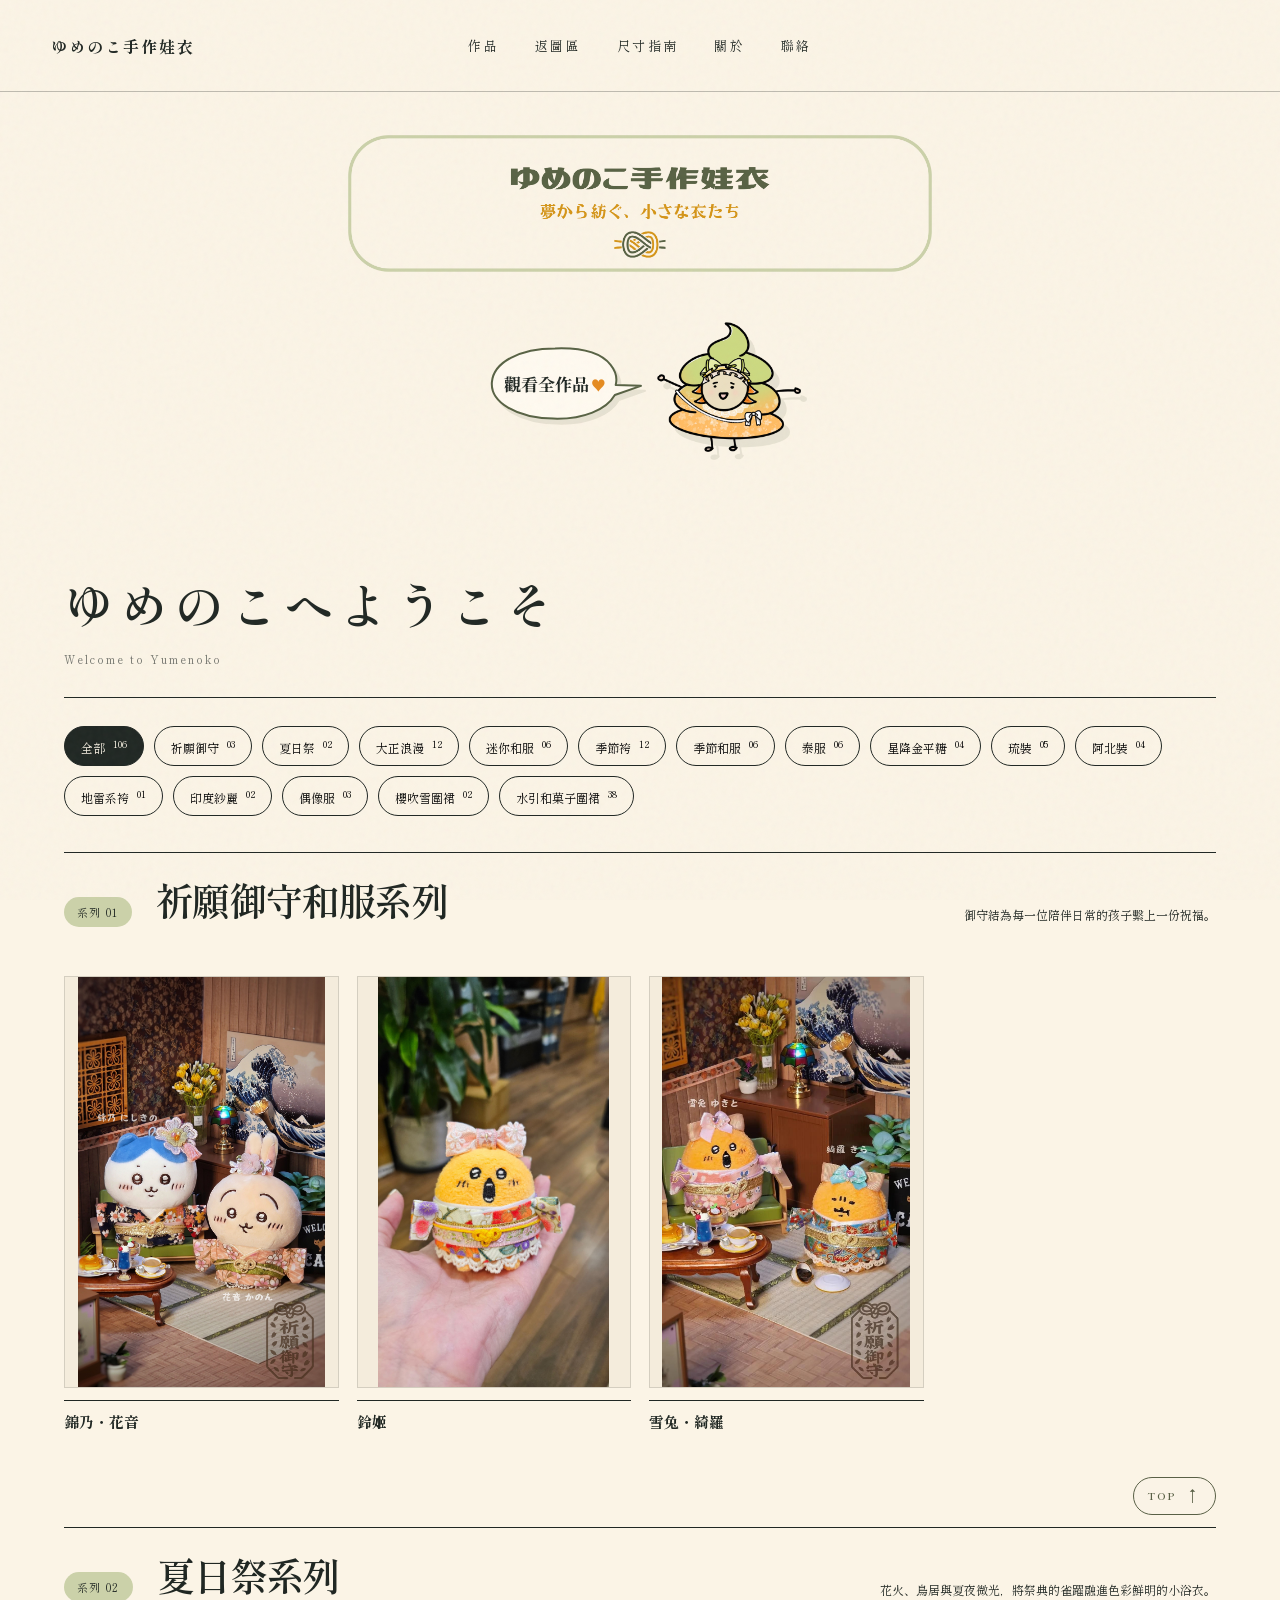
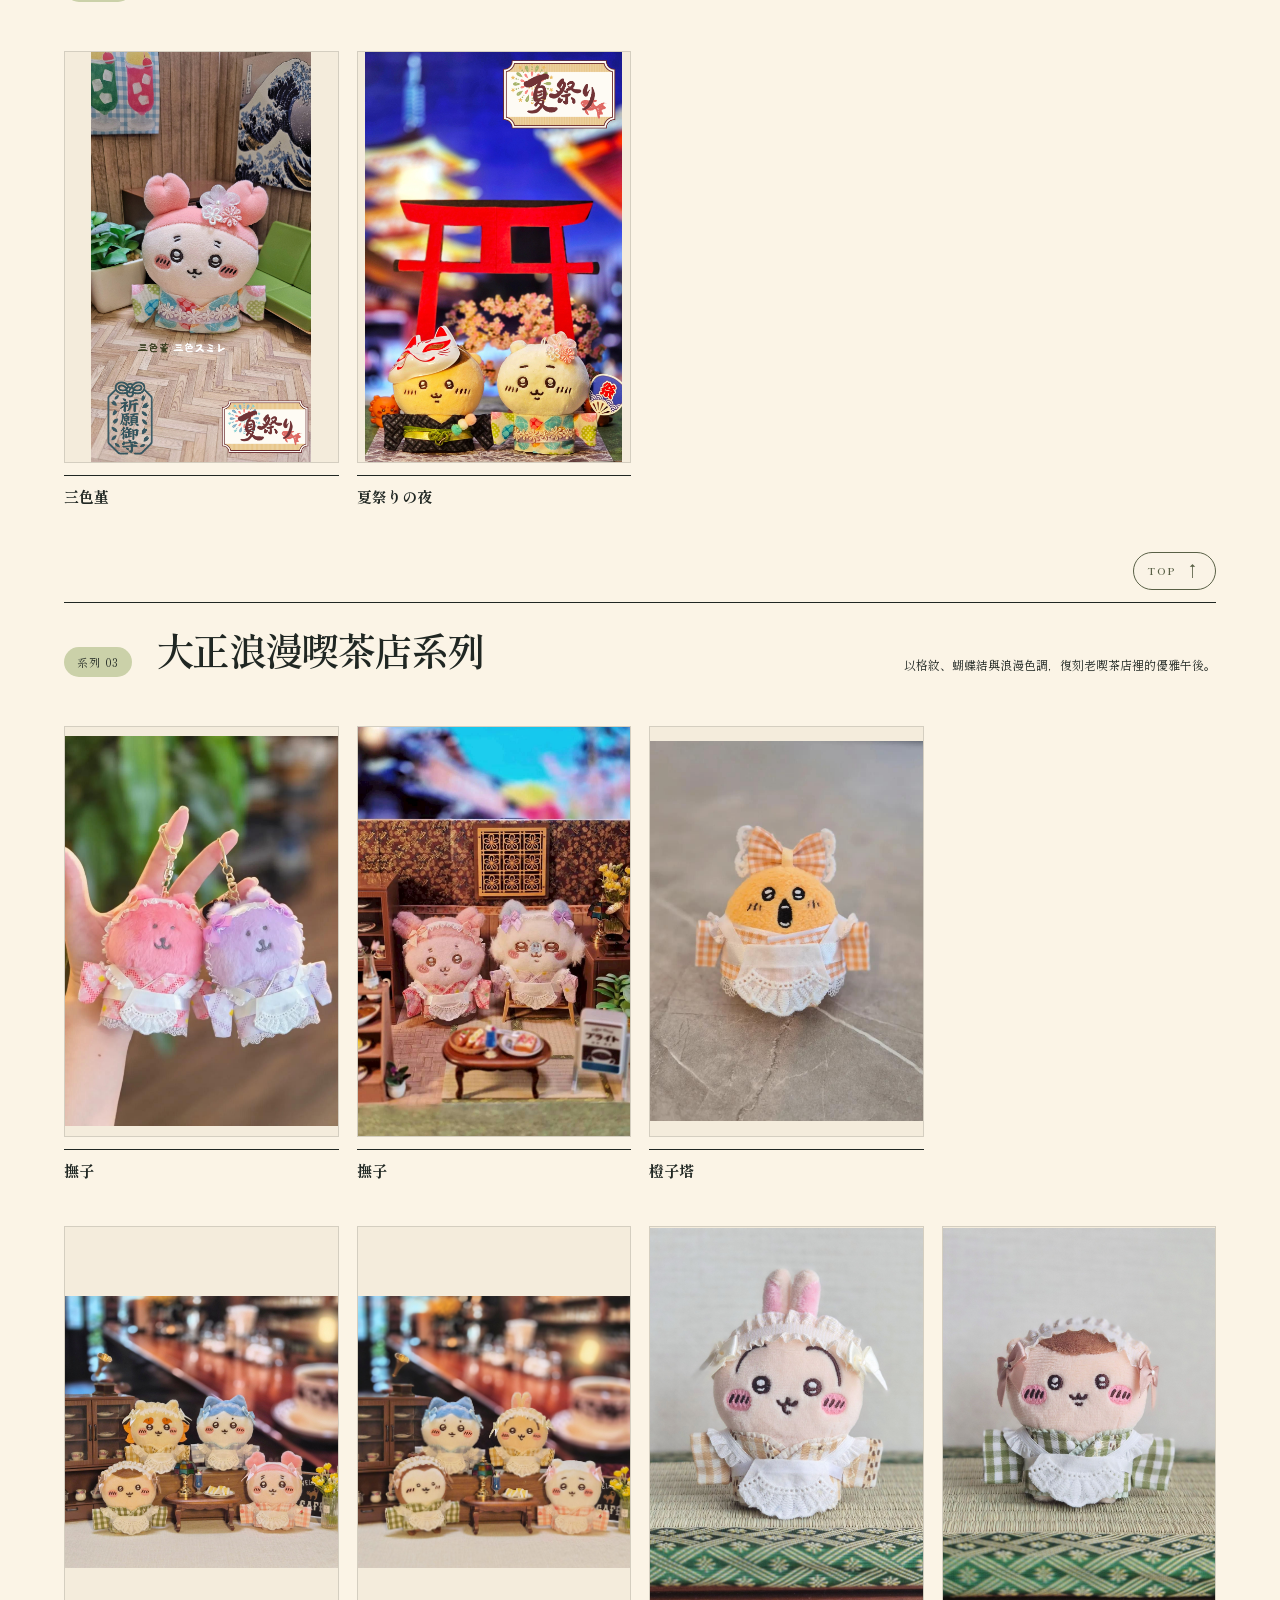
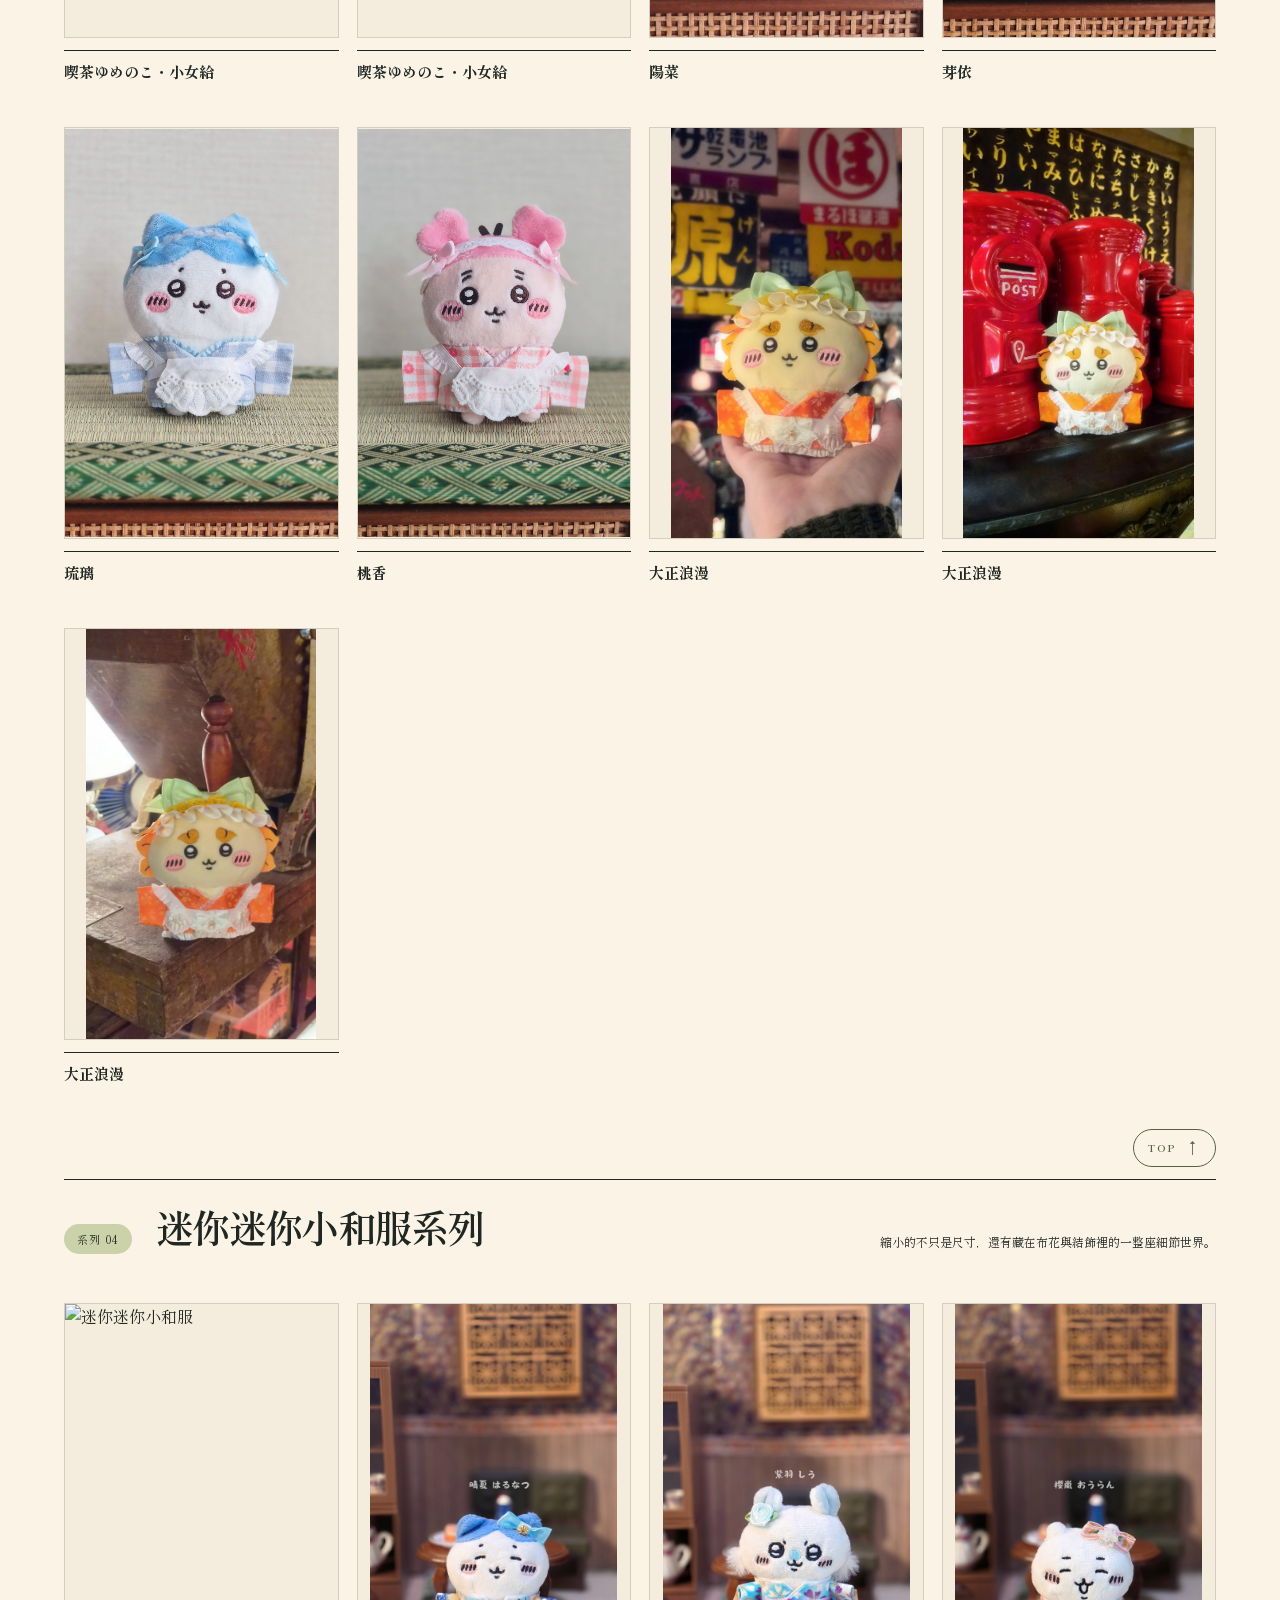
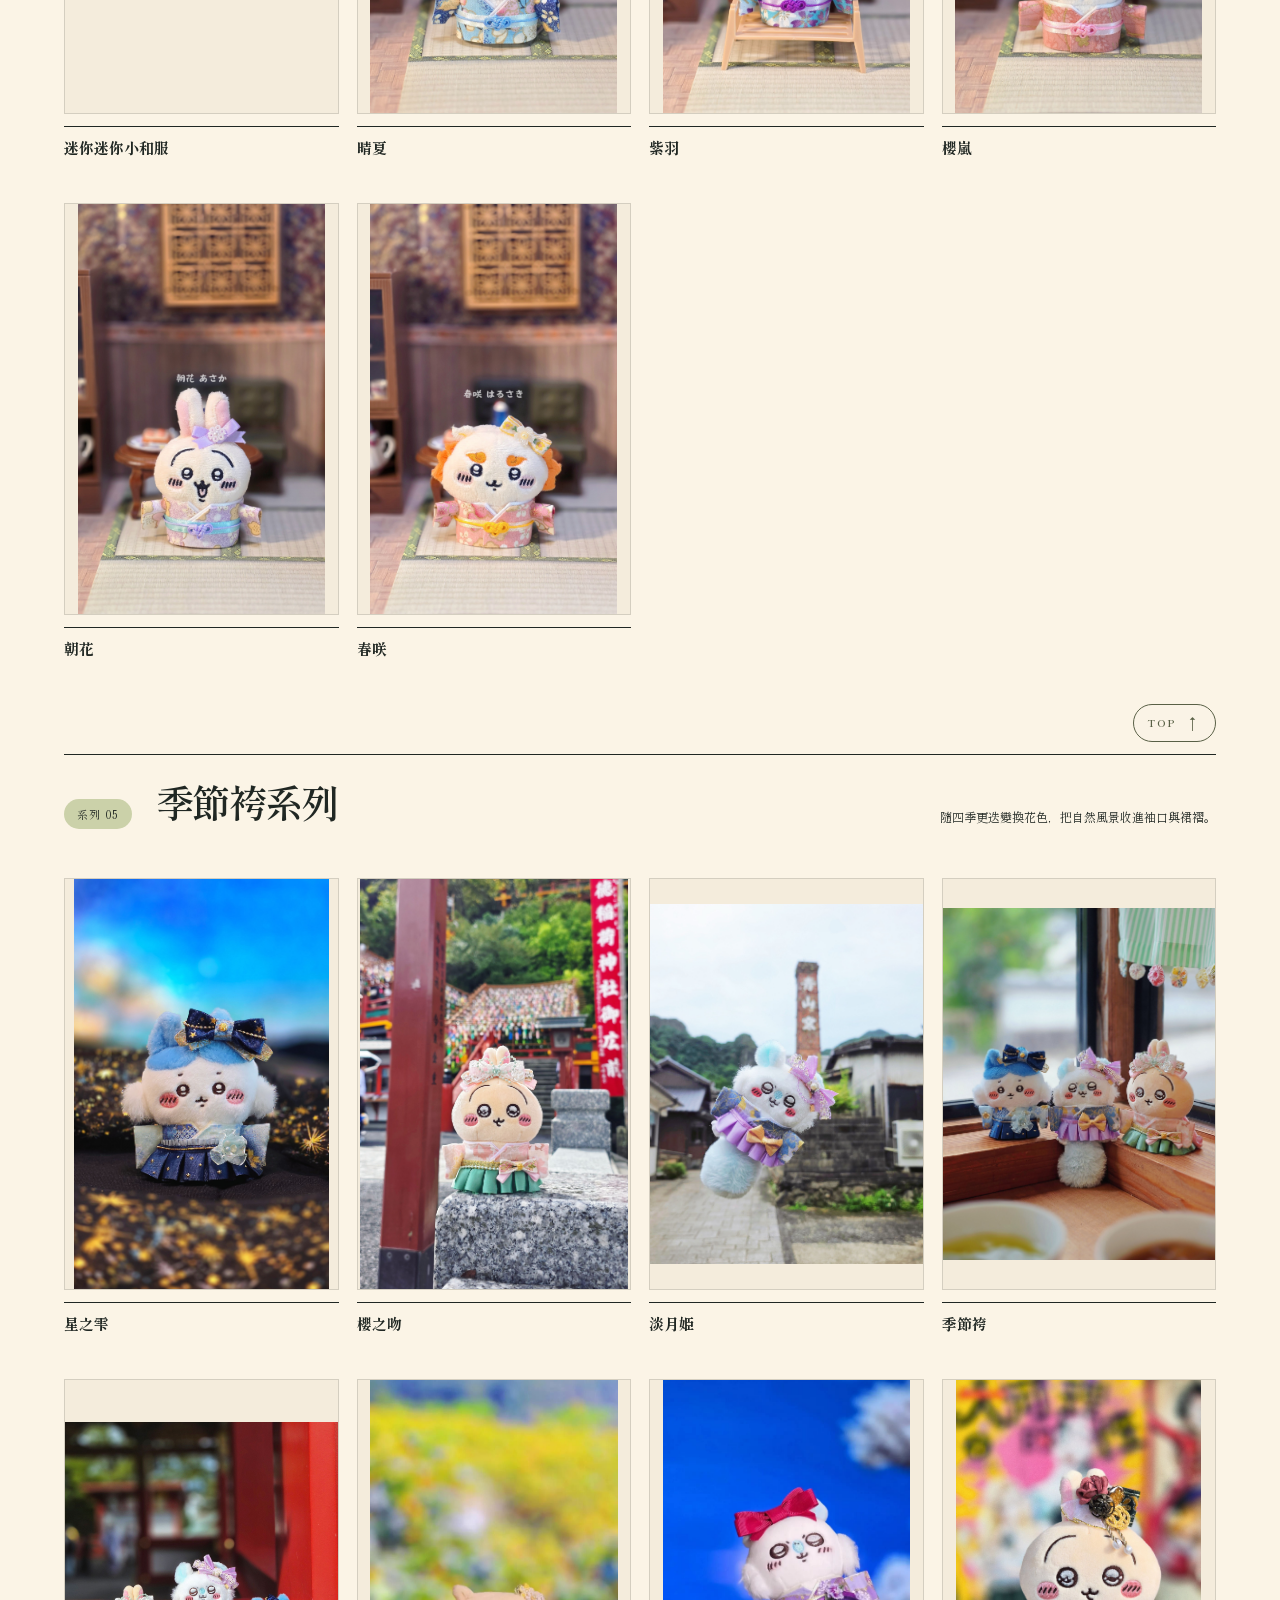
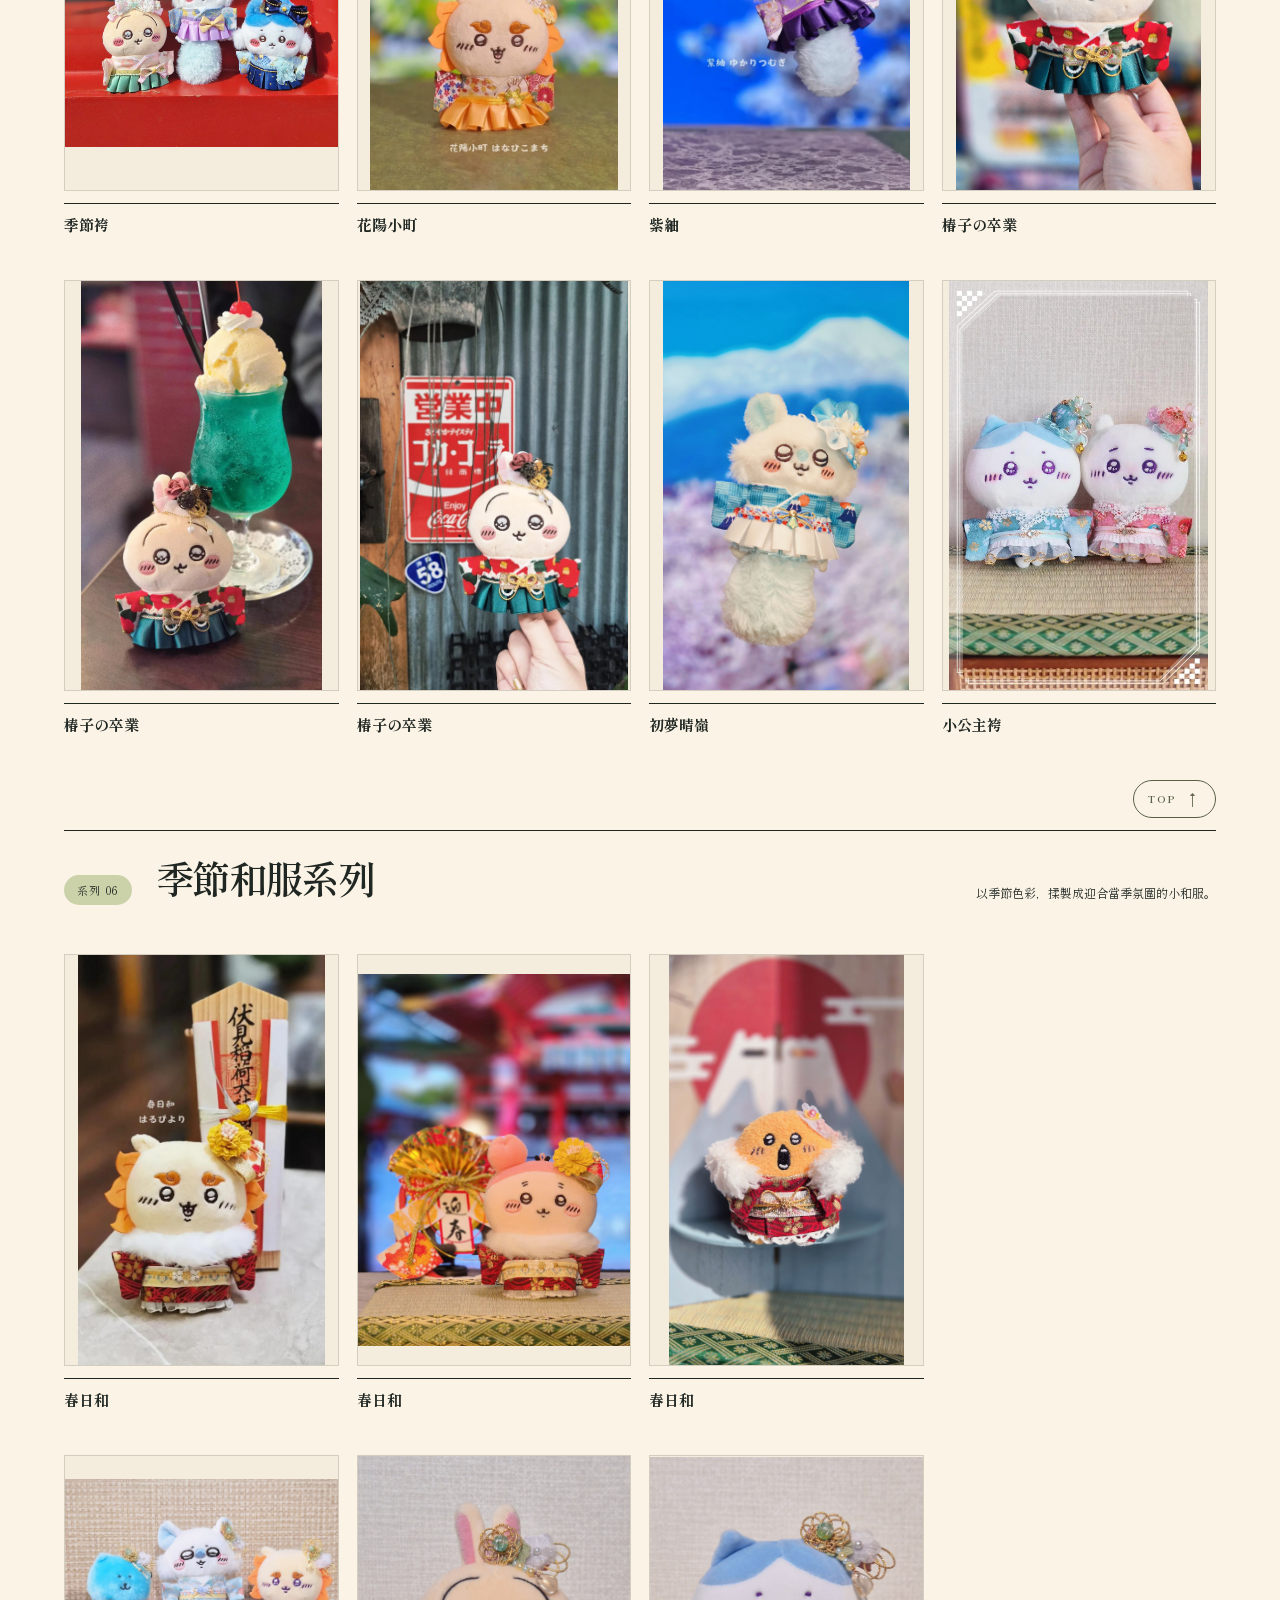
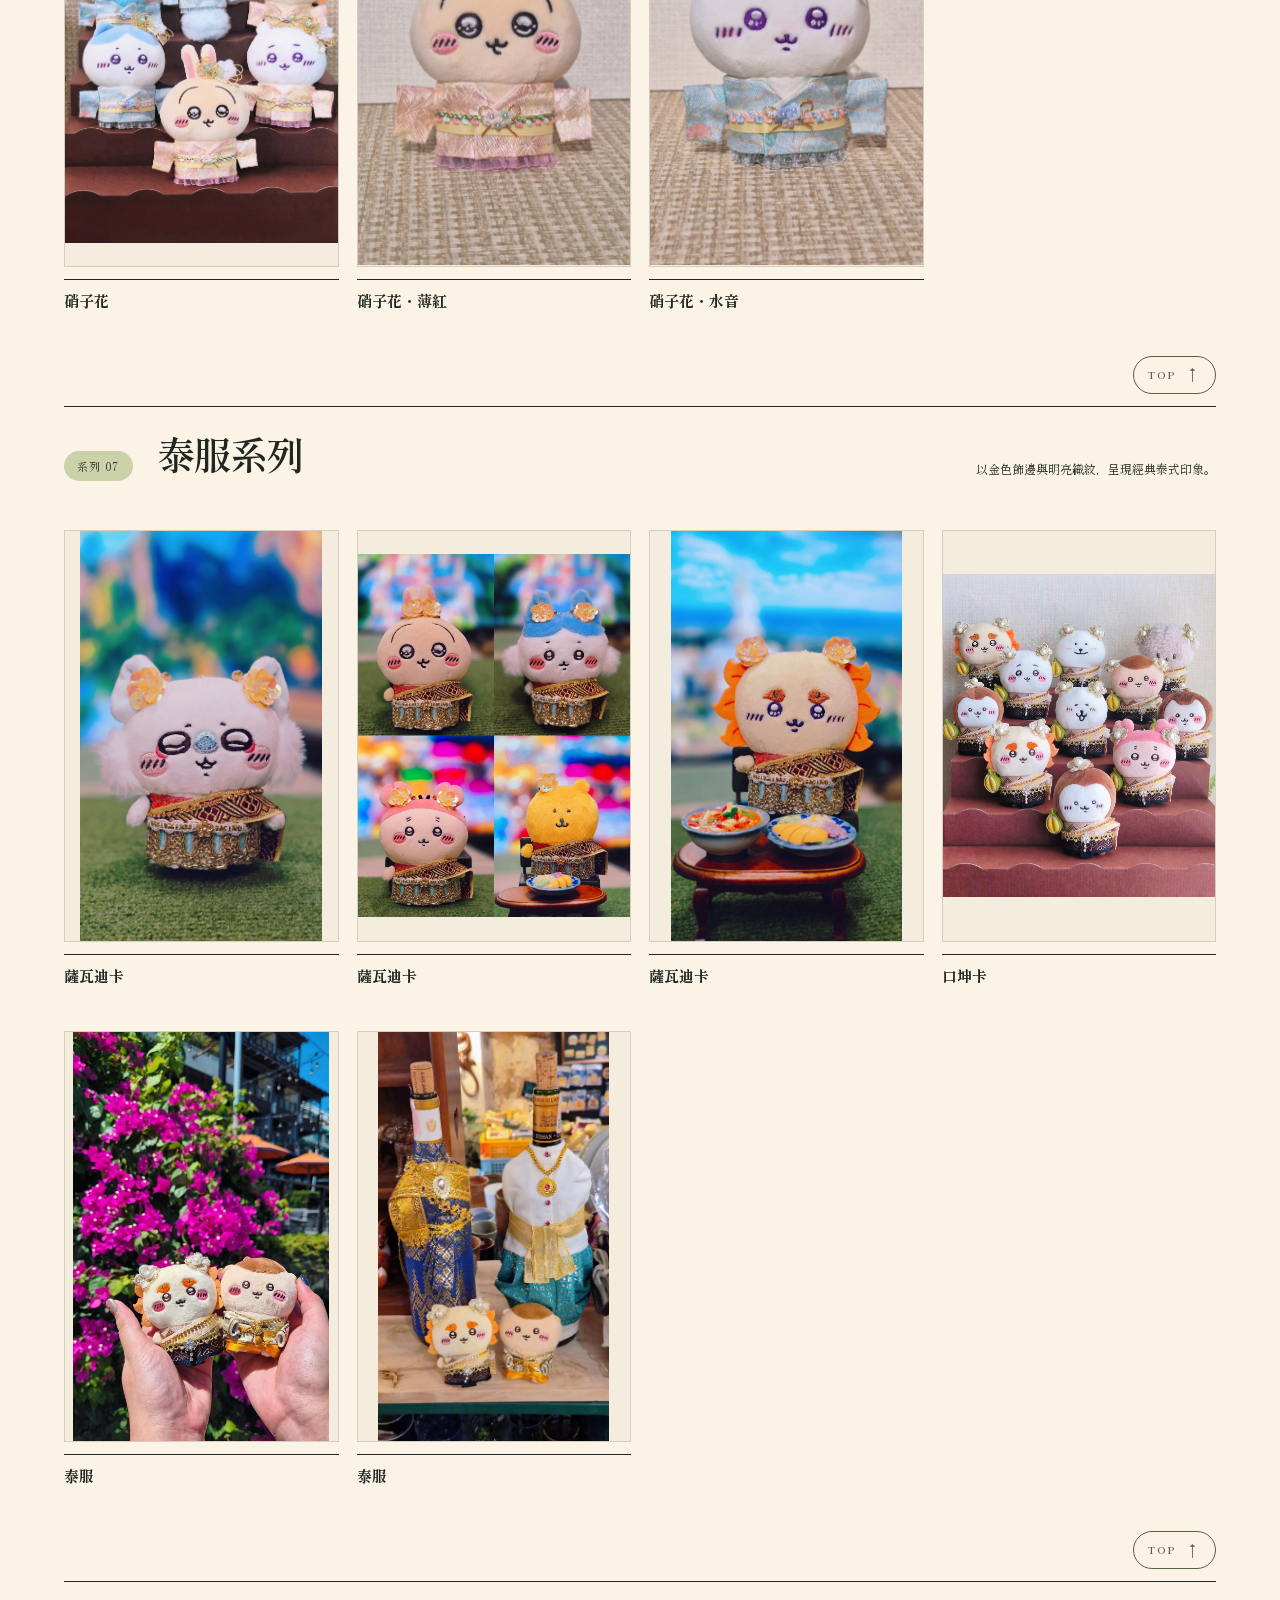
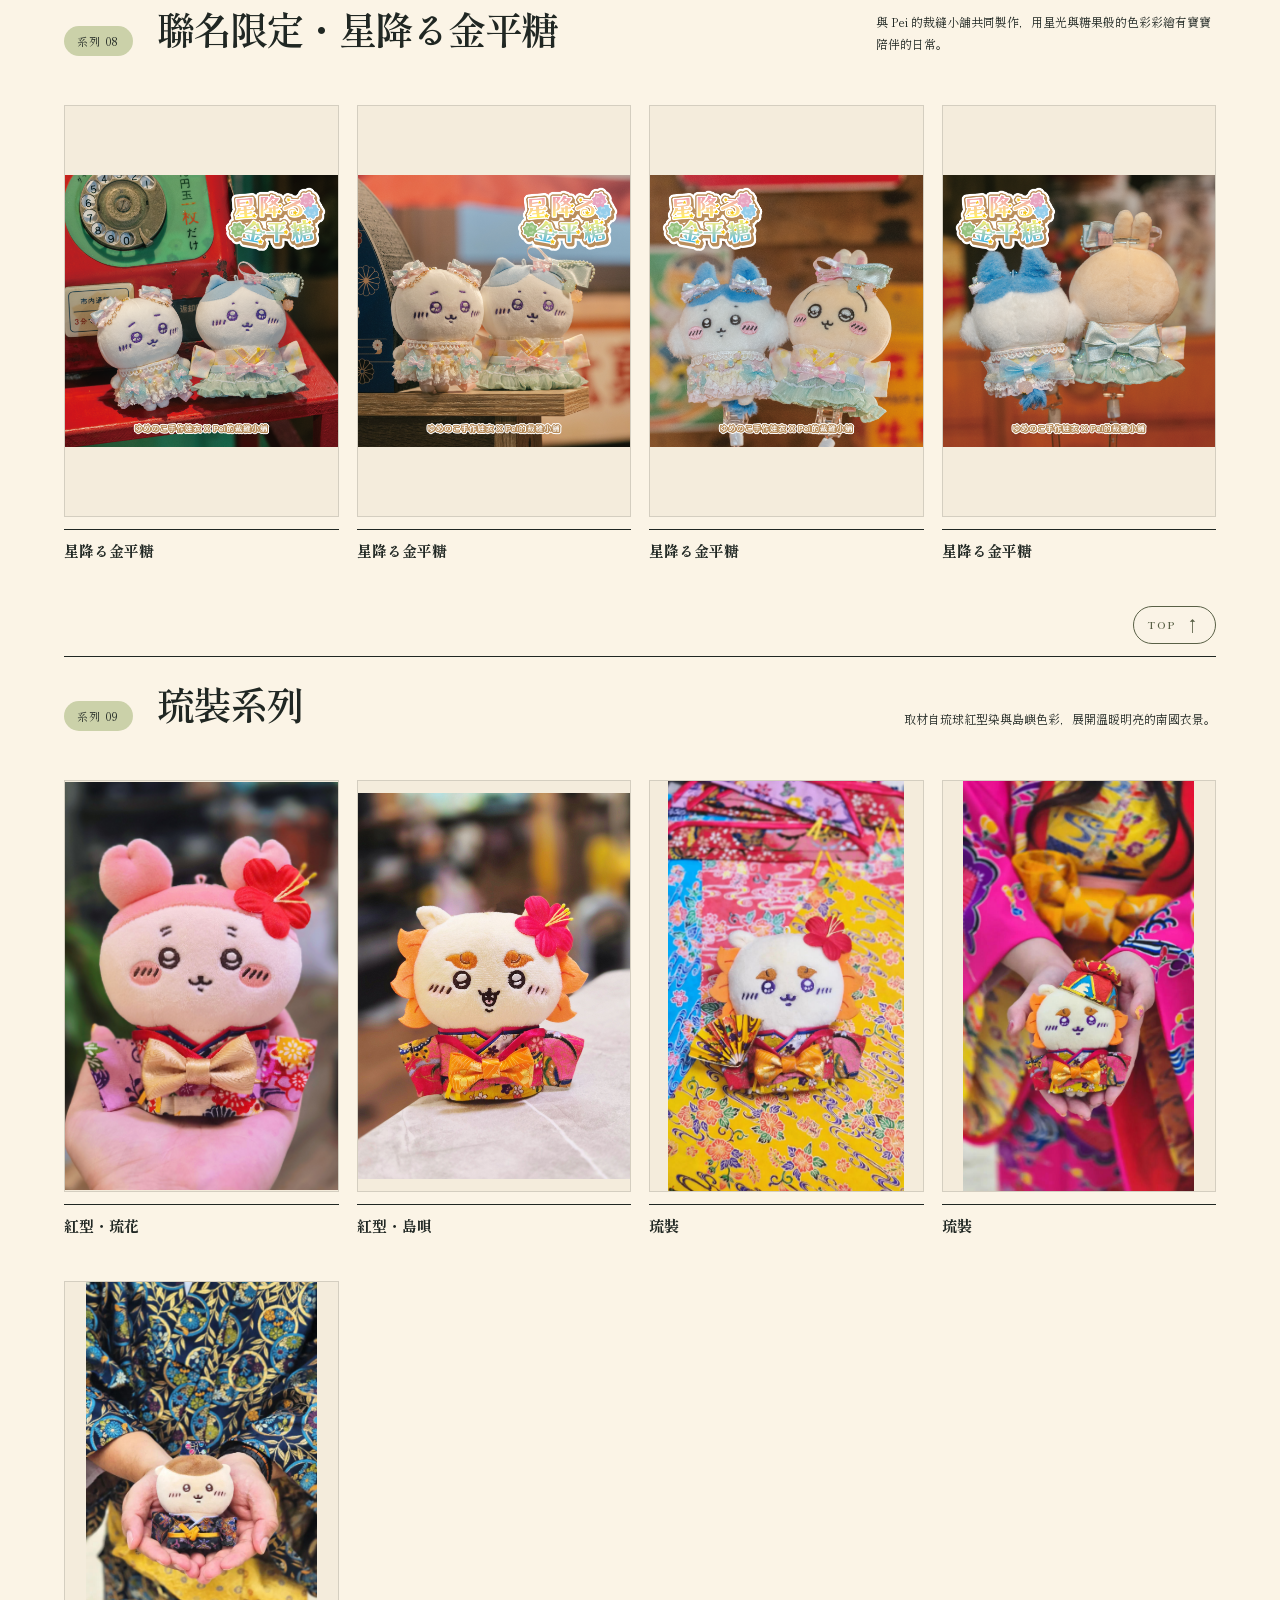
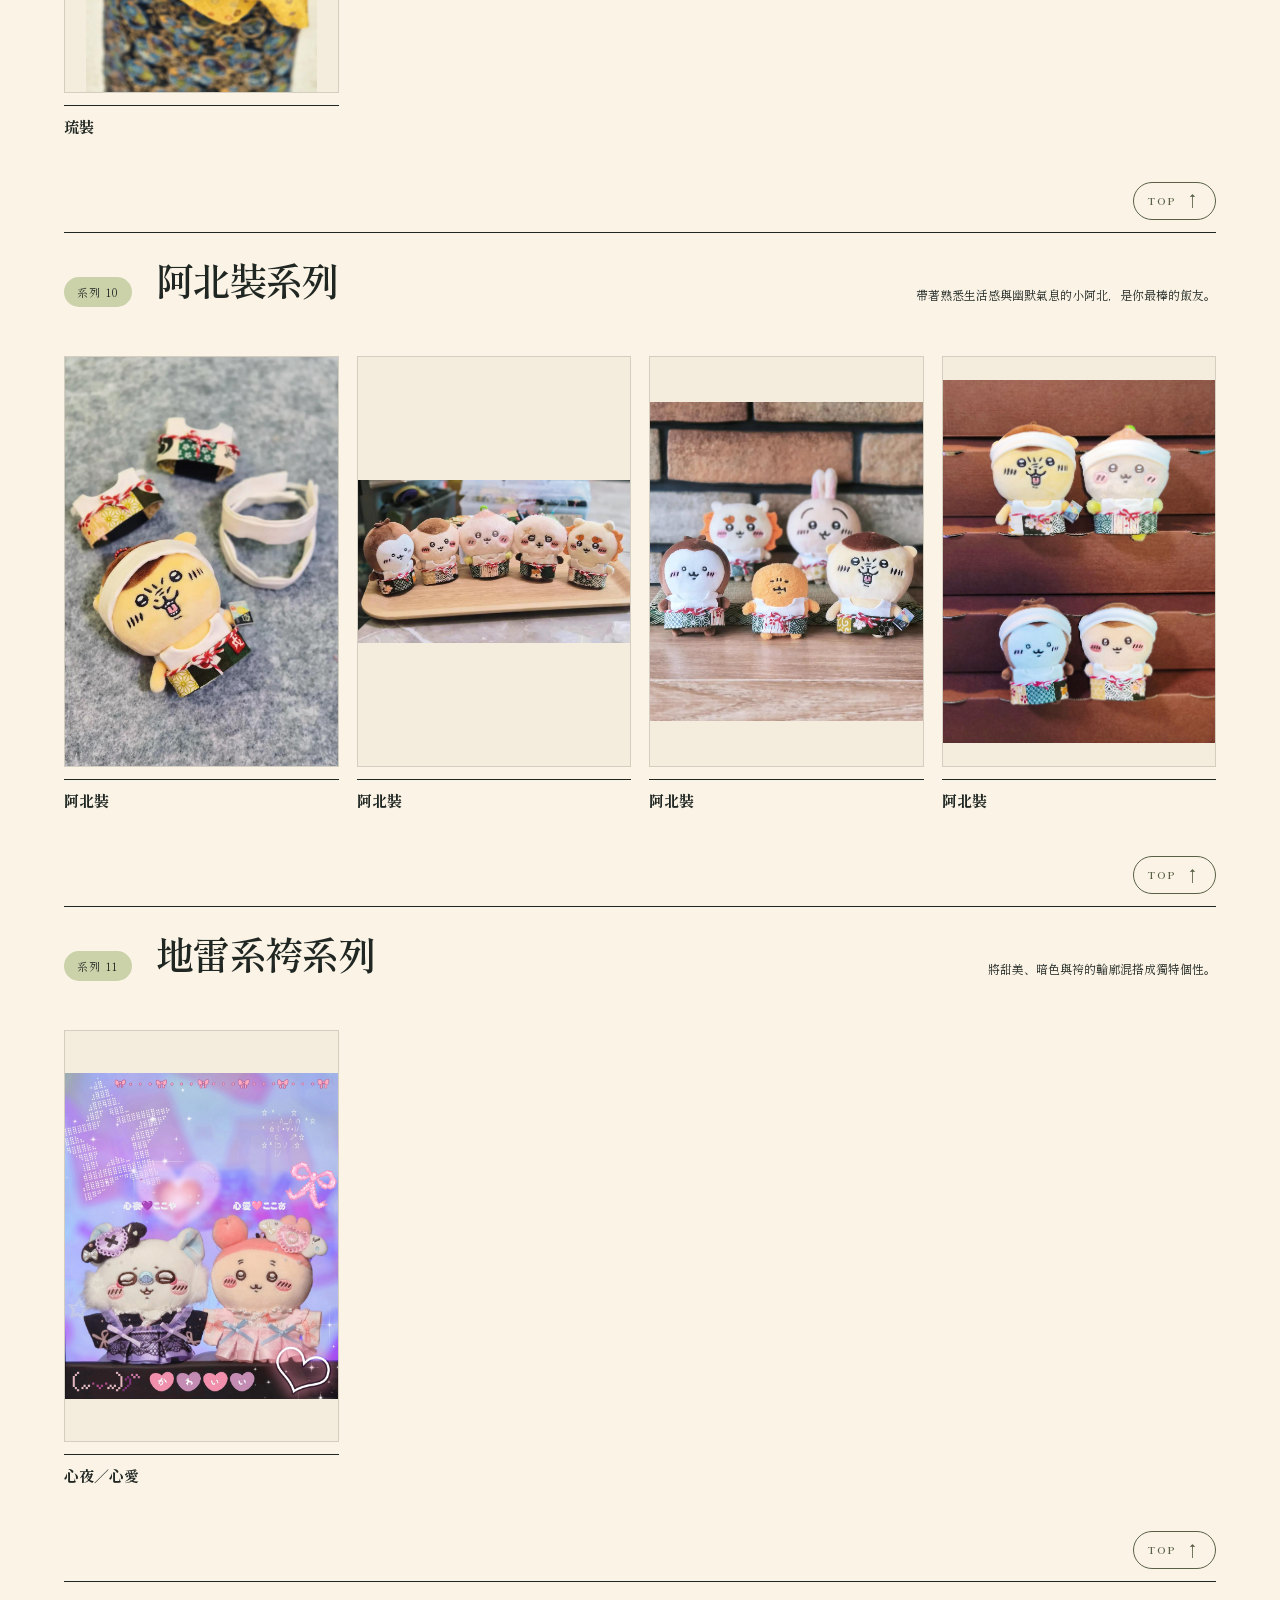
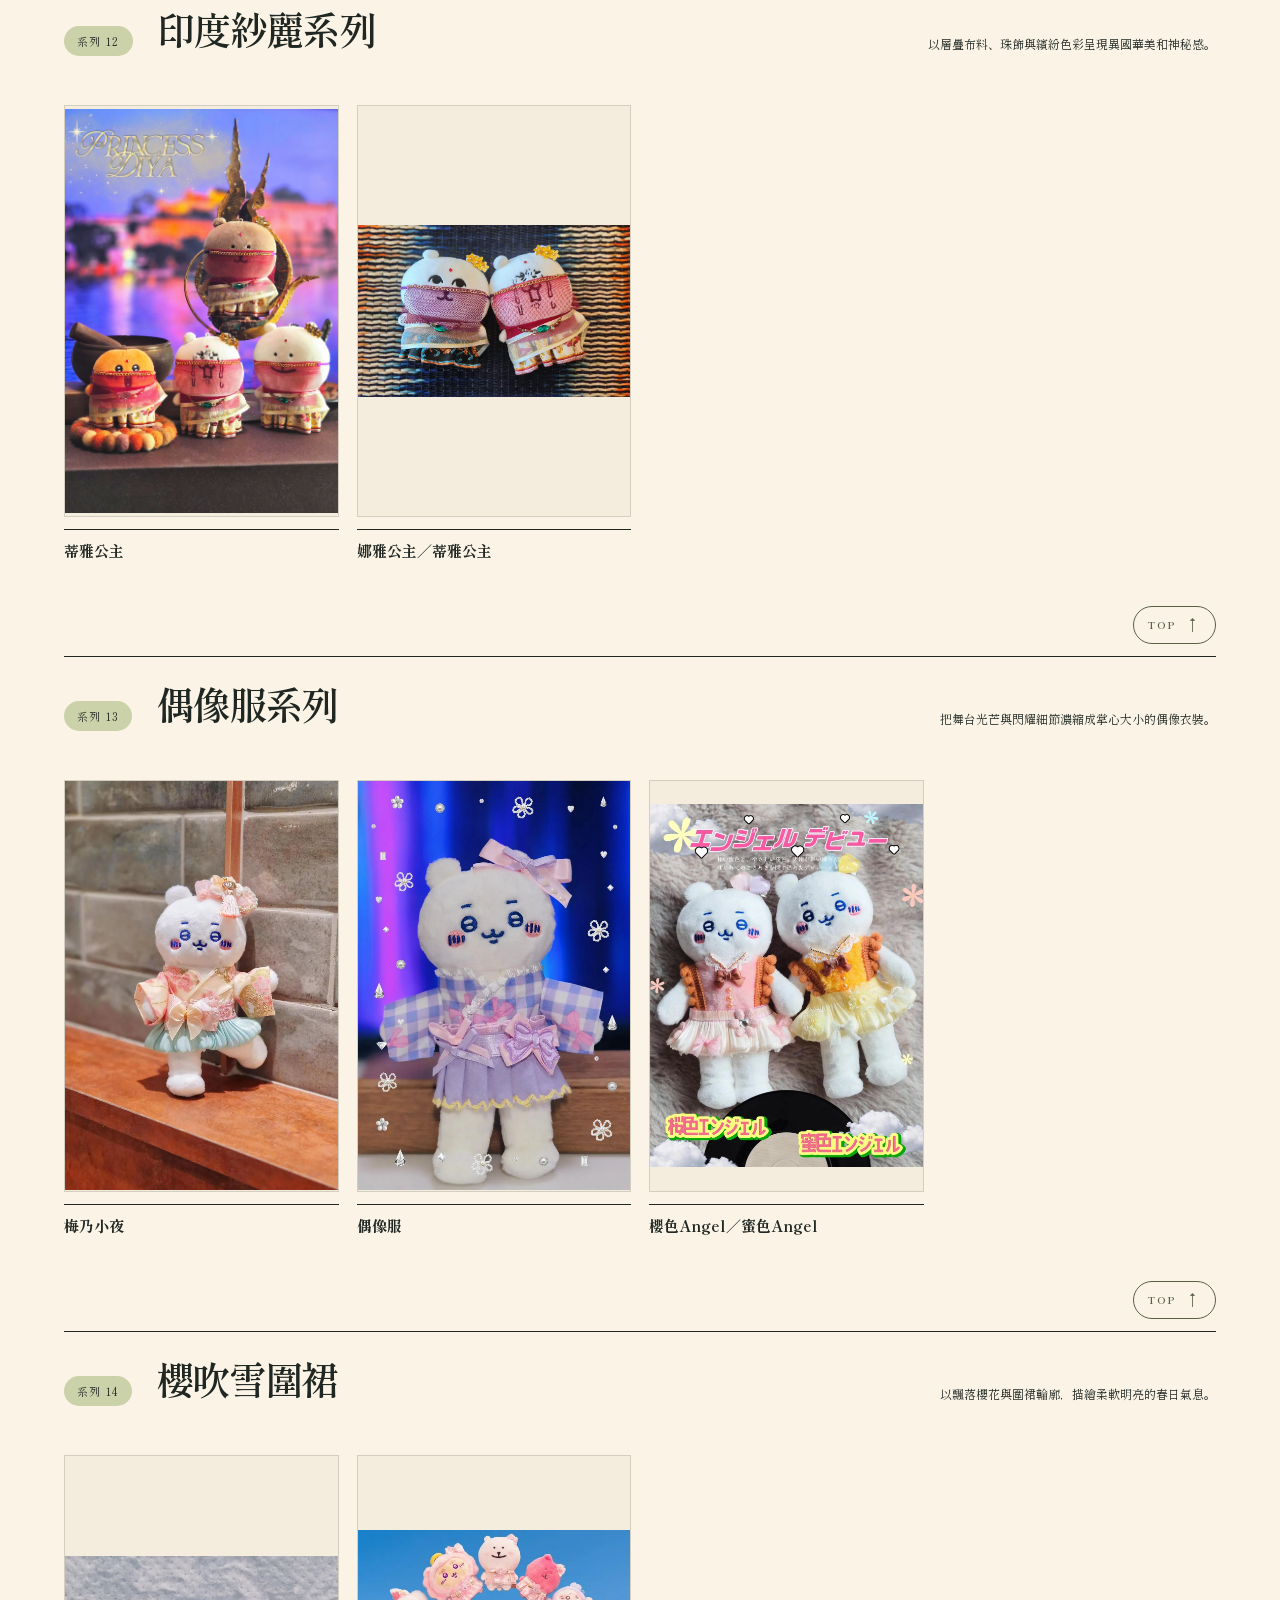
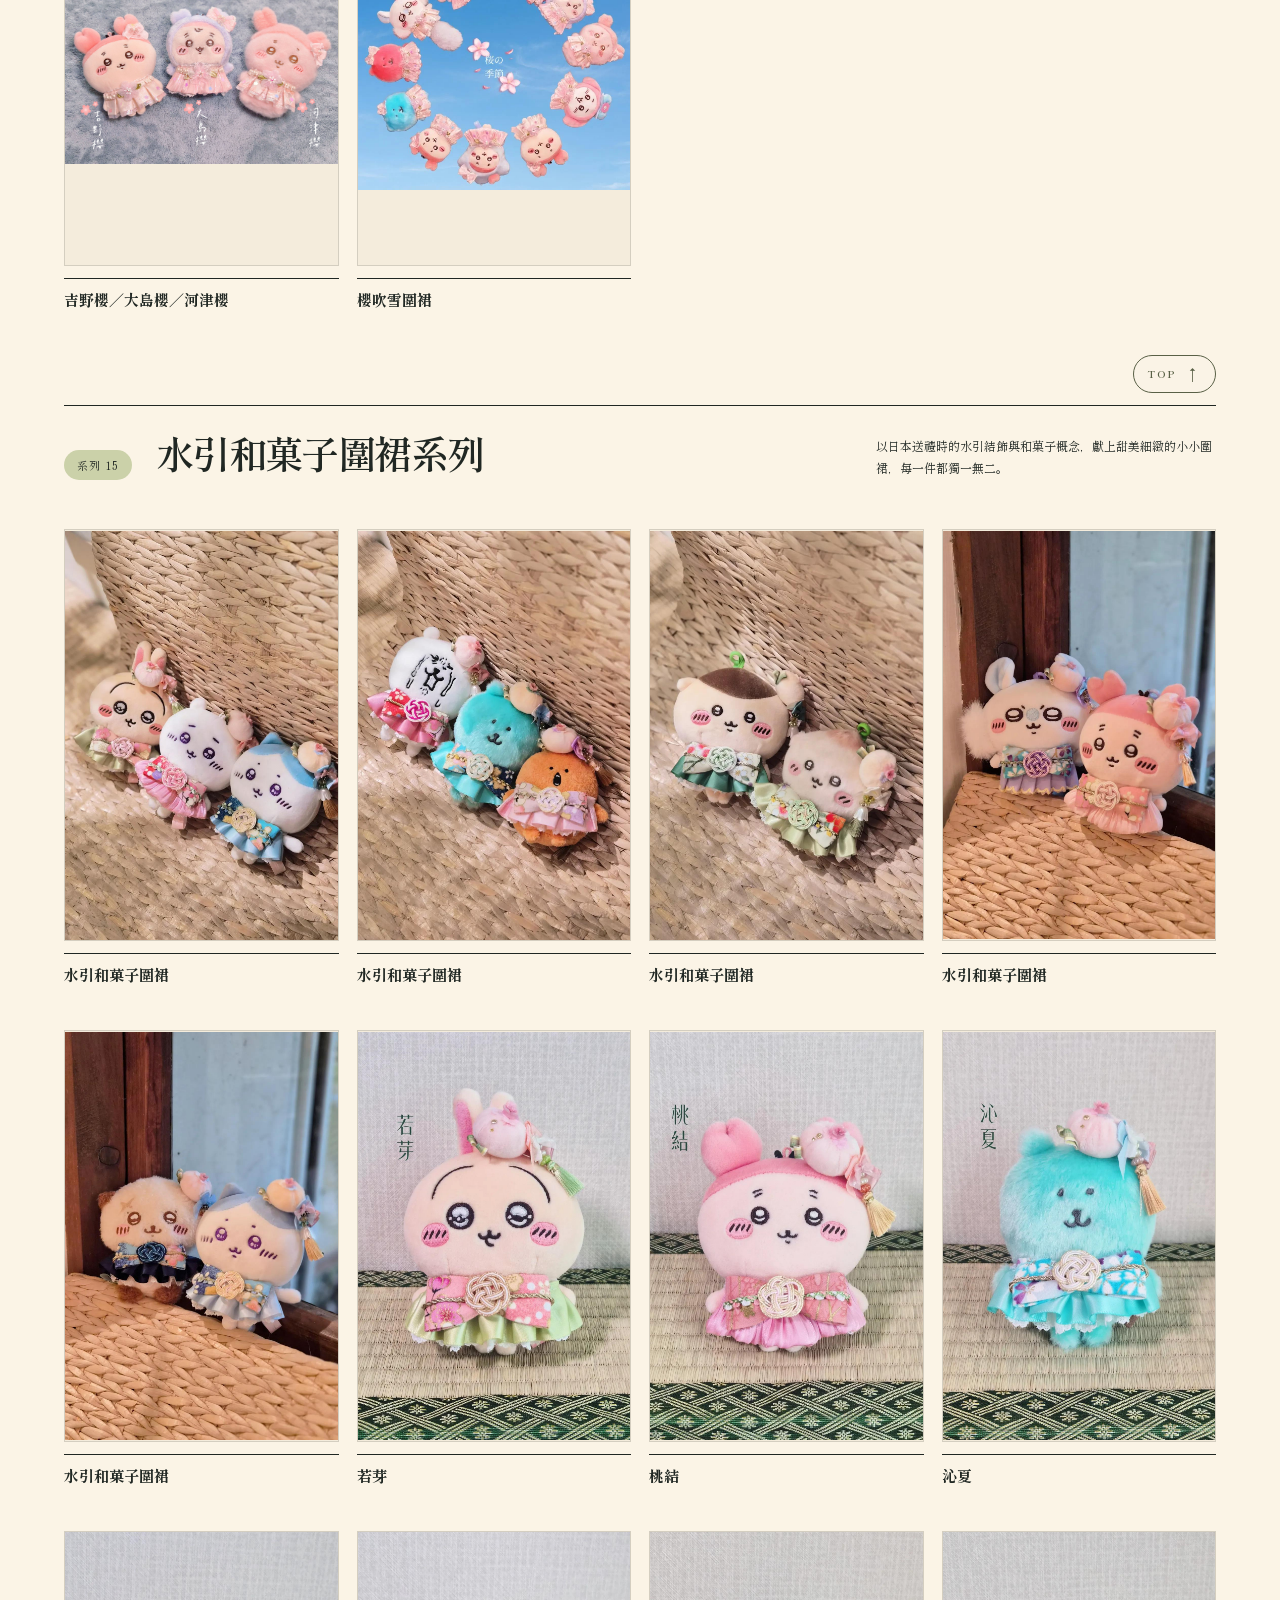
==== commit eed63e83: "Revert "Refine natural-ratio portfolio masonry" This reverts commit 17d27922ab26d6f2f229b403f6a5a2b1" ====
--- a/index.html
+++ b/index.html
@@ -8,7 +8,7 @@
   <link rel="preconnect" href="https://fonts.googleapis.com">
   <link rel="preconnect" href="https://fonts.gstatic.com" crossorigin>
   <link href="https://fonts.googleapis.com/css2?family=Noto+Serif+TC:wght@400;600;700&family=Shippori+Mincho:wght@400;600;700&display=swap" rel="stylesheet">
-  <link rel="stylesheet" href="styles.css?v=20260812-14">
+  <link rel="stylesheet" href="styles.css?v=20260812-13">
 </head>
 <body>
   <div class="noise" aria-hidden="true"></div>
--- a/styles.css
+++ b/styles.css
@@ -66,8 +66,8 @@
 .series-heading h3{margin:0;font-size:clamp(28px,3vw,46px);font-weight:600;letter-spacing:-.04em}
 .series-heading p{max-width:340px;margin:0;font-size:12px;line-height:1.9}
 .series-lead{grid-column:span 2}
-.series-photo{display:block;width:100%;height:auto;object-fit:contain;object-position:center}
-.series-lead .series-photo{aspect-ratio:auto}
+.series-photo{display:block;width:100%;height:auto;object-fit:cover;object-position:center}
+.series-lead .series-photo{aspect-ratio:4/3}
 .photo-lightbox{background-repeat:no-repeat;background-position:center;background-size:contain}
 @media(max-width:900px){.series-heading{grid-template-columns:auto 1fr}.series-heading p{grid-column:1/-1}.series-lead{grid-column:span 1}}
 @media(max-width:560px){.series-heading{display:block}.series-heading h3{margin:14px 0 10px}.series-heading p{max-width:none}}
@@ -79,7 +79,7 @@
 /* Preserve faces and complete outfits in portfolio photos */
 .gallery .series-lead{grid-column:span 1}
 .gallery{align-items:start}
-.gallery .work-card>.series-photo,.gallery .series-lead>.series-photo{display:block;width:100%;height:auto;aspect-ratio:auto;object-fit:contain;object-position:center;background:transparent}
+.gallery .work-card>.series-photo,.gallery .series-lead>.series-photo{display:block;width:100%;height:auto;aspect-ratio:2/3;object-fit:contain;object-position:center;background:#f4ecdc}
 .gallery .series-row-start{grid-column-start:1}
 @media(max-width:560px){.gallery .series-row-start{grid-column-start:auto}}
 .filter-bar{flex-wrap:wrap}
@@ -385,66 +385,3 @@
   .lightbox .prev,
   .lightbox .next{transition:none}
 }
-
-/* Portfolio editorial rhythm: preserve every photograph's natural ratio. */
-.gallery .work-card{
-  min-width:0;
-  border-radius:0;
-  background:transparent;
-  box-shadow:none;
-}
-.gallery .work-card>.series-photo,
-.gallery .series-lead>.series-photo{
-  display:block;
-  width:100%;
-  height:auto;
-  aspect-ratio:auto;
-  object-fit:contain;
-  object-position:center;
-  border:1px solid rgba(32,39,35,.15);
-  border-radius:0;
-  background:transparent;
-  box-shadow:none;
-}
-.gallery .meta{
-  display:block;
-  margin-top:8px;
-  padding-top:7px;
-  border-top:1px solid rgba(32,39,35,.82);
-}
-.gallery .meta h3{
-  margin:0;
-  color:var(--ink);
-  font-family:"Shippori Mincho","Noto Serif TC",serif;
-  font-size:15px;
-  font-weight:600;
-  line-height:1.55;
-  letter-spacing:.015em;
-}
-@media(max-width:560px){
-  .gallery .series-cards{
-    columns:2;
-    column-gap:10px;
-  }
-  .gallery .work-card{
-    display:inline-block;
-    width:100%;
-    margin:0 0 20px;
-    break-inside:avoid;
-    vertical-align:top;
-  }
-  .gallery .work-card>.series-photo,
-  .gallery .series-lead>.series-photo{
-    width:100%;
-    height:auto;
-    aspect-ratio:auto;
-  }
-  .gallery .meta{
-    margin-top:6px;
-    padding-top:4px;
-  }
-  .gallery .meta h3{
-    font-size:13px;
-    line-height:1.5;
-  }
-}
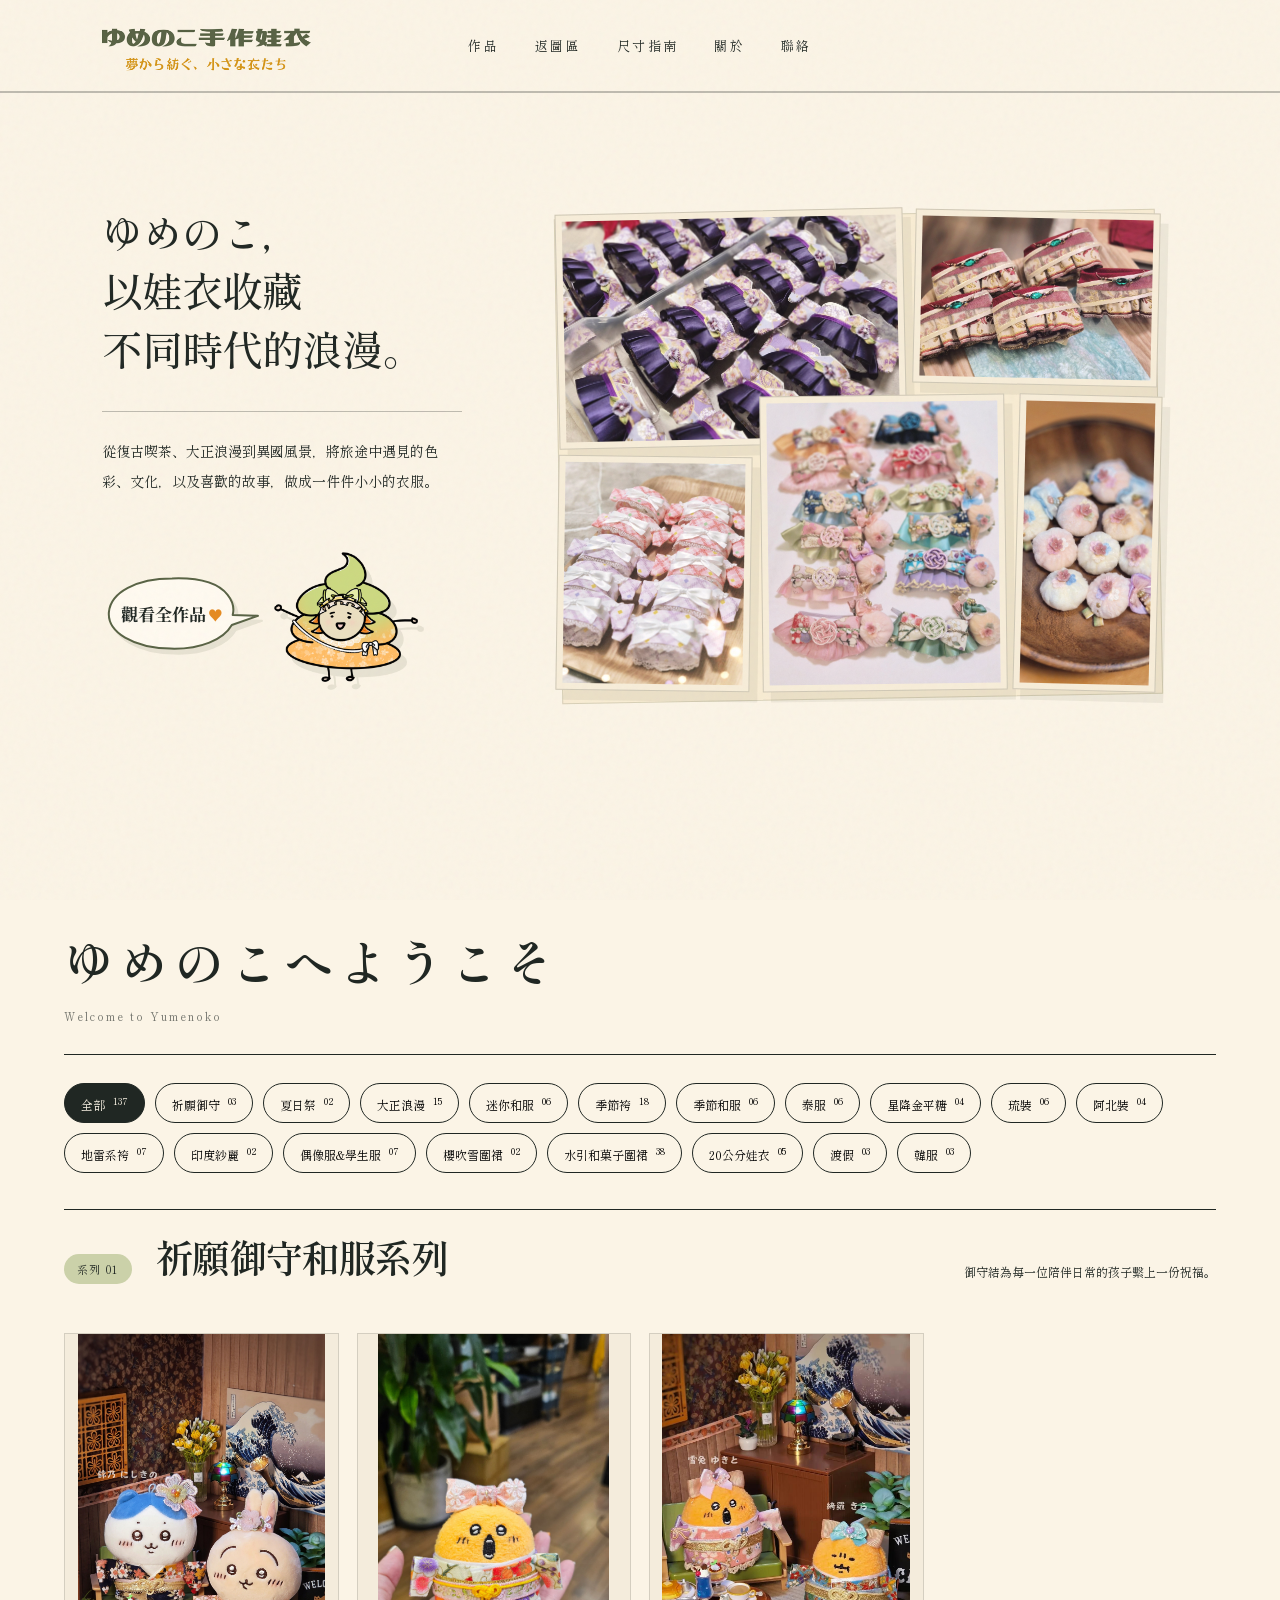
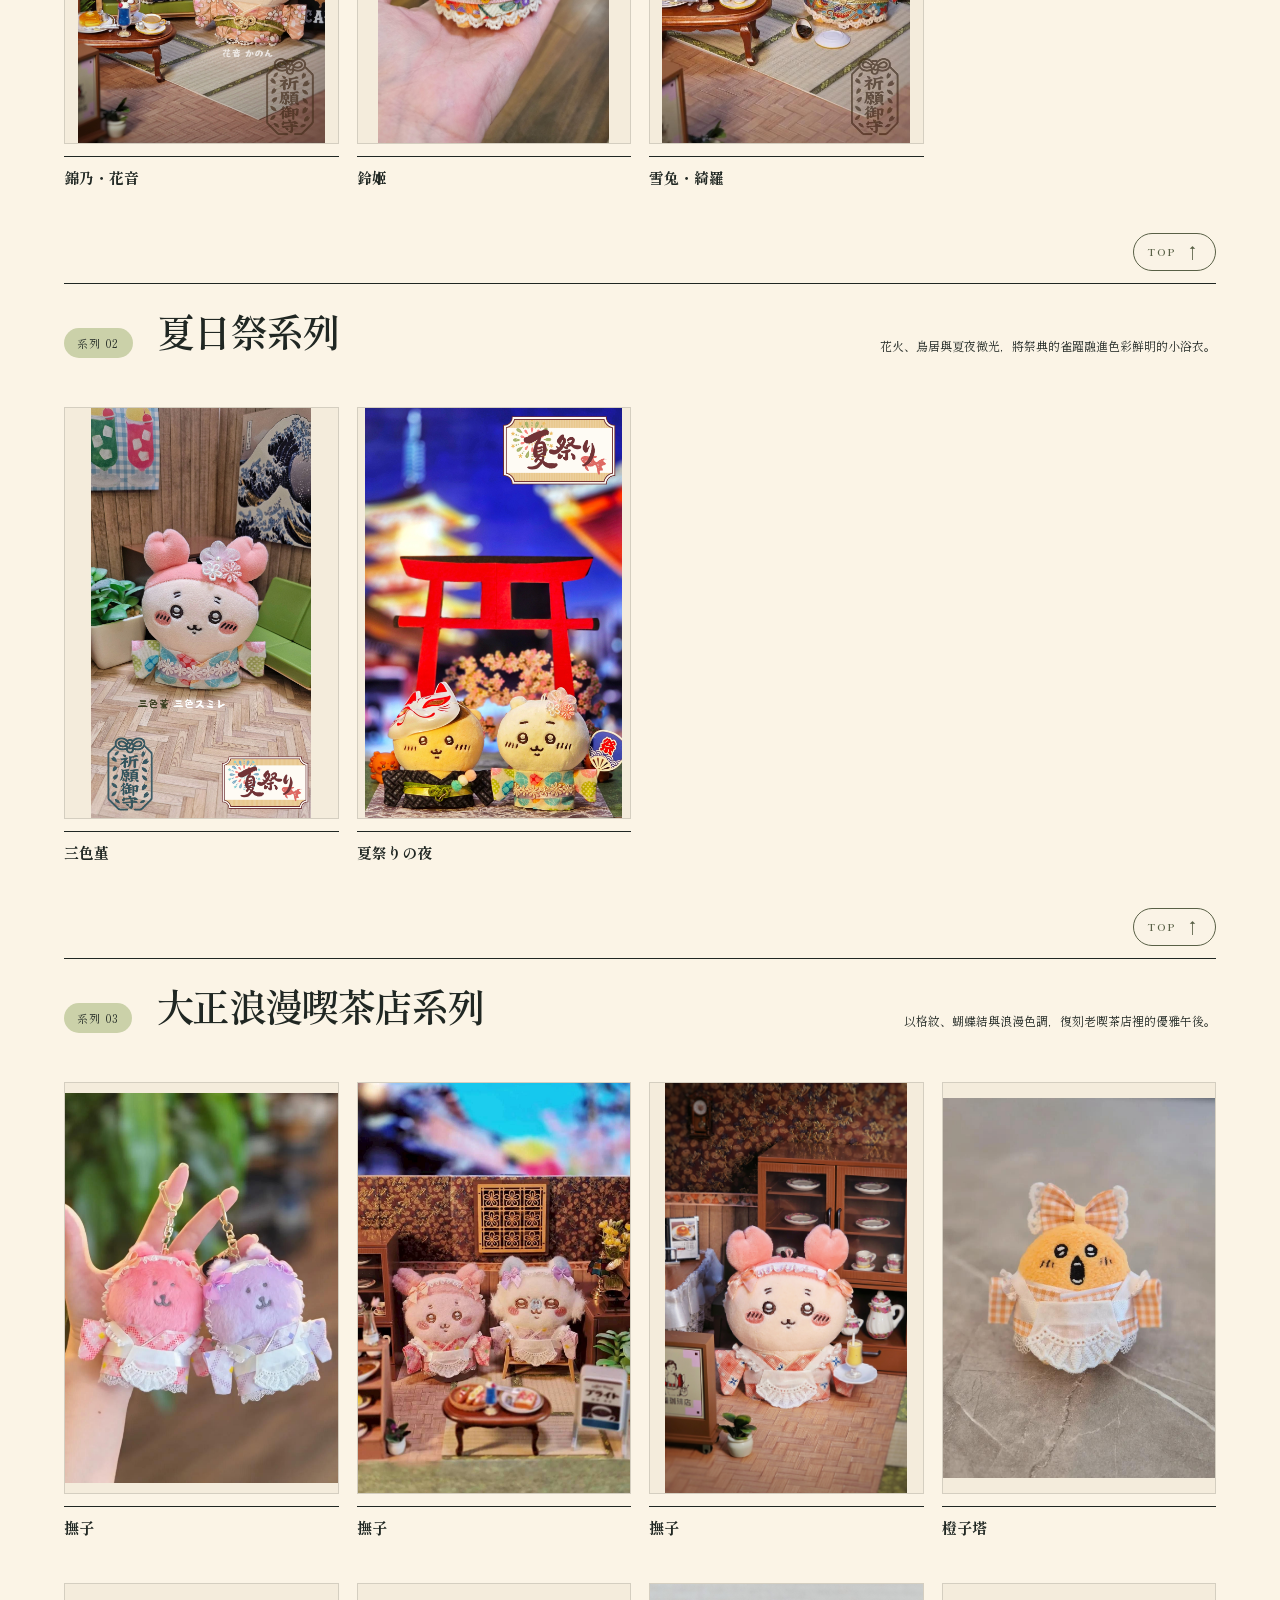
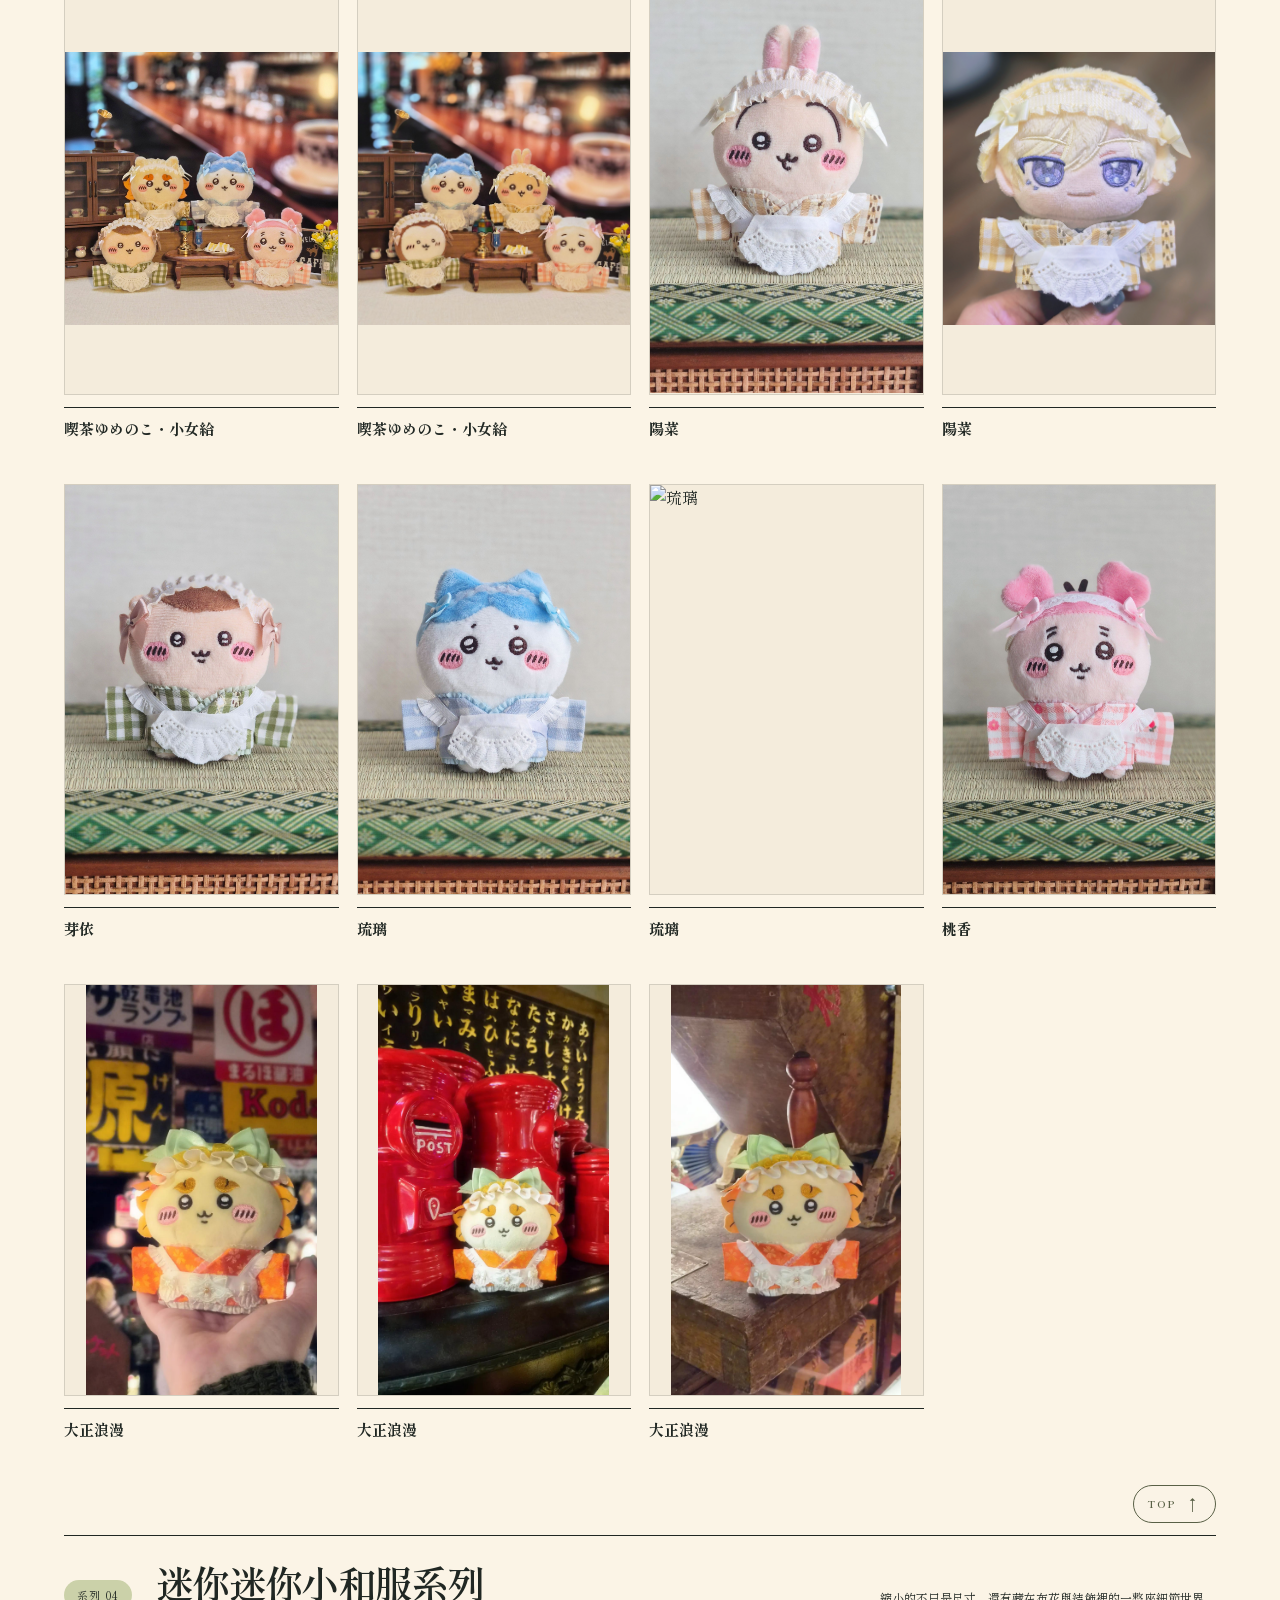
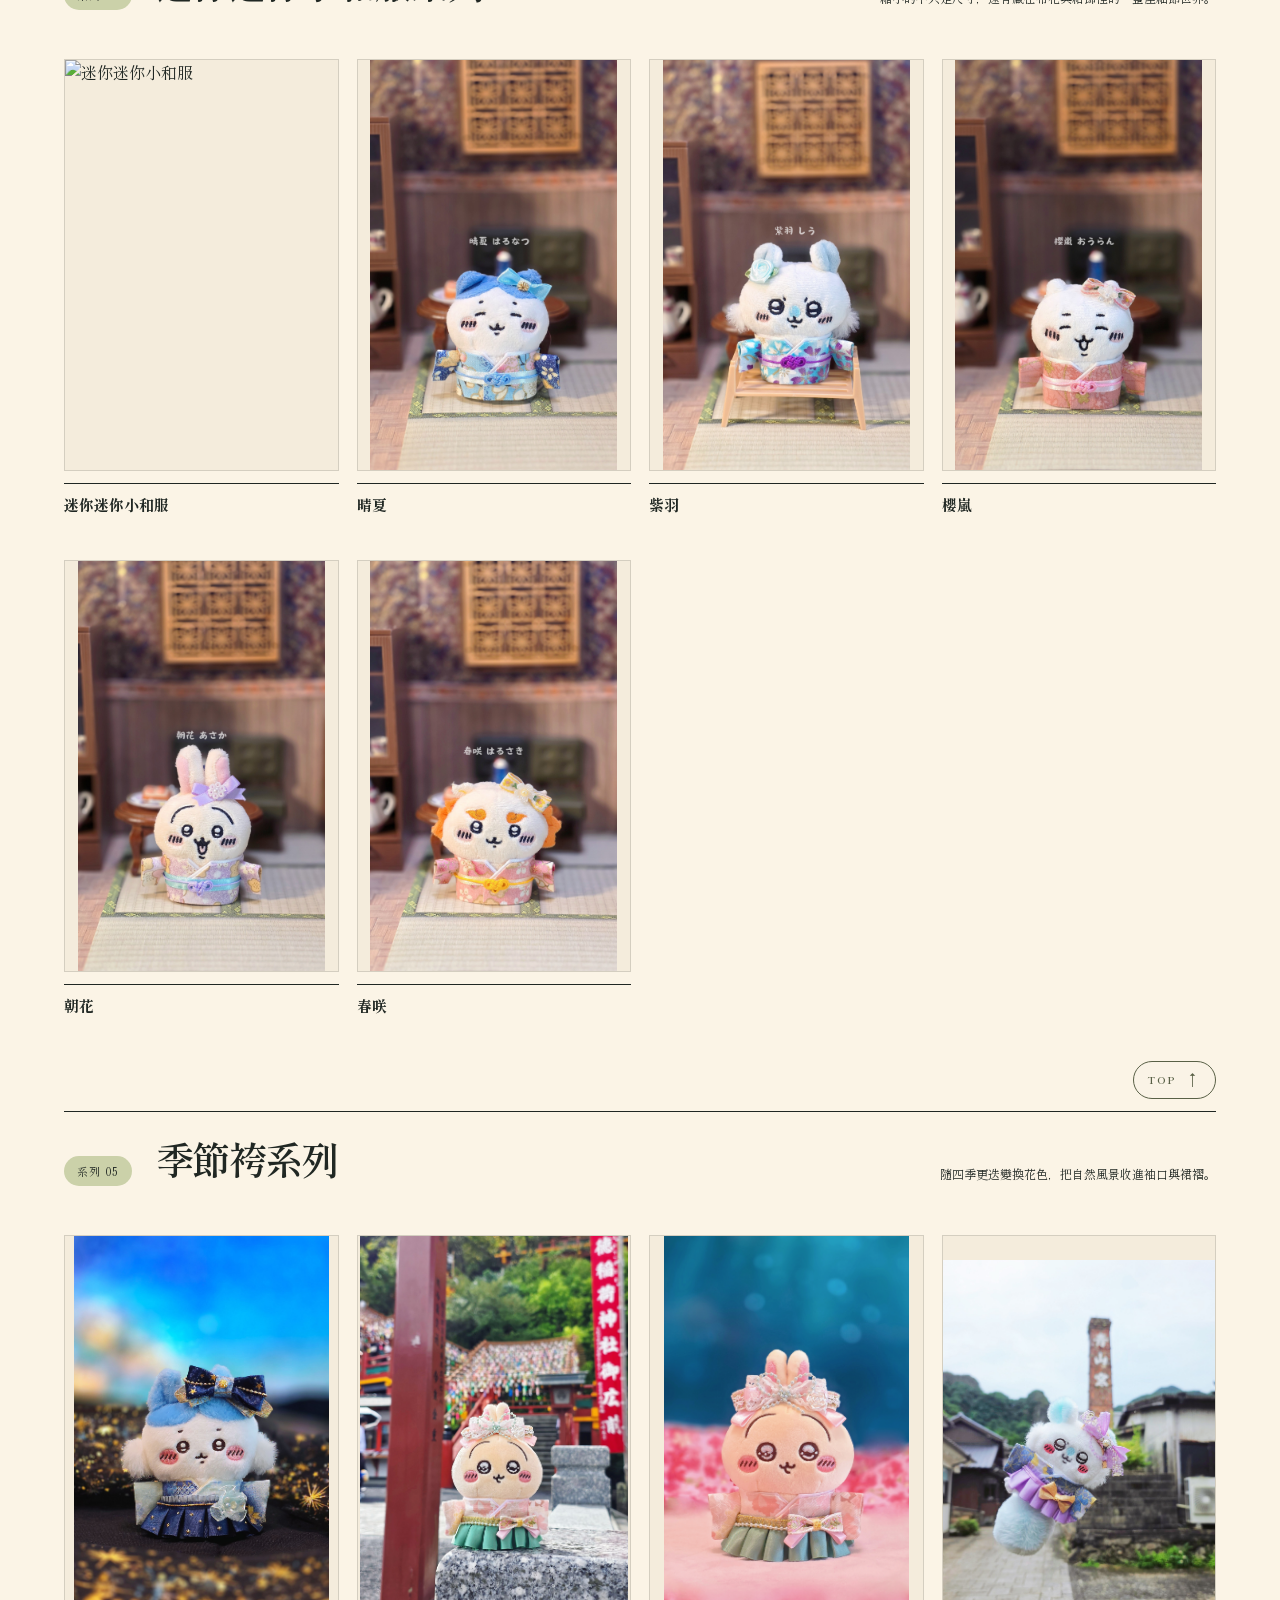
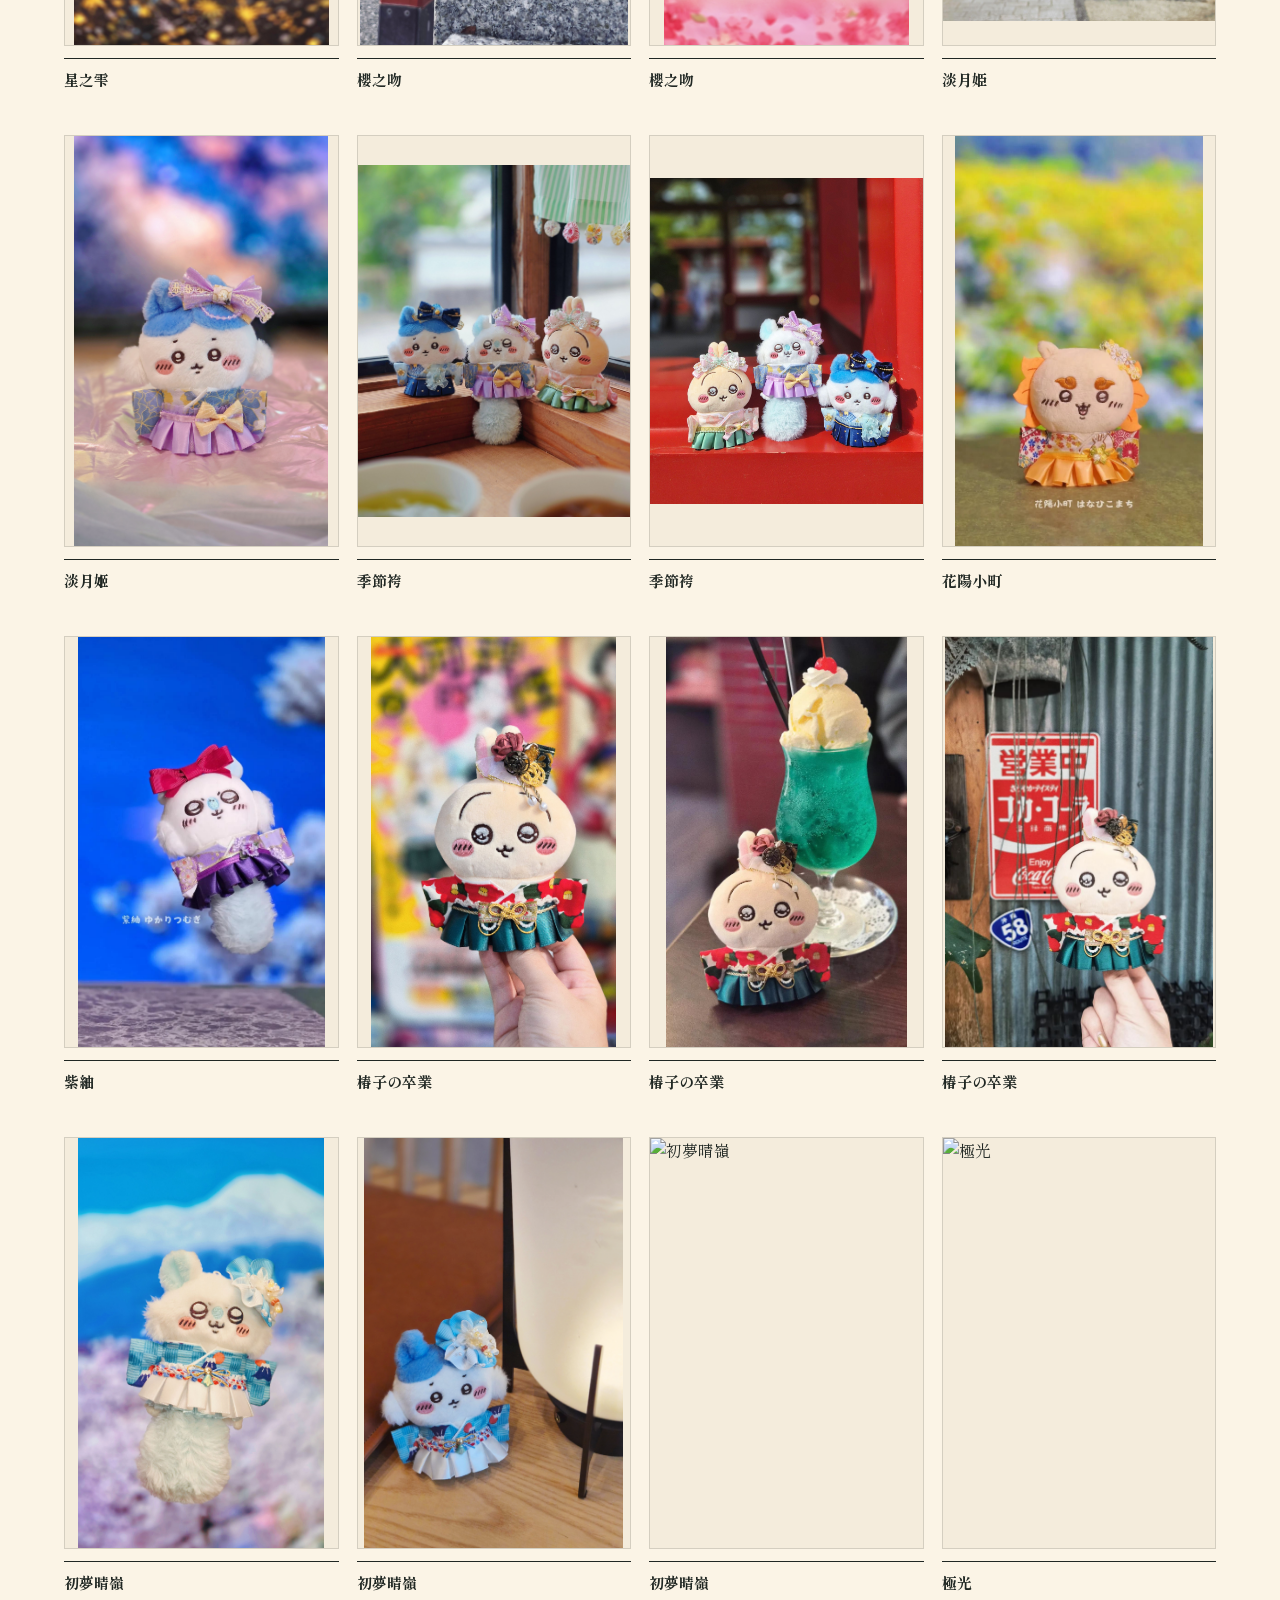
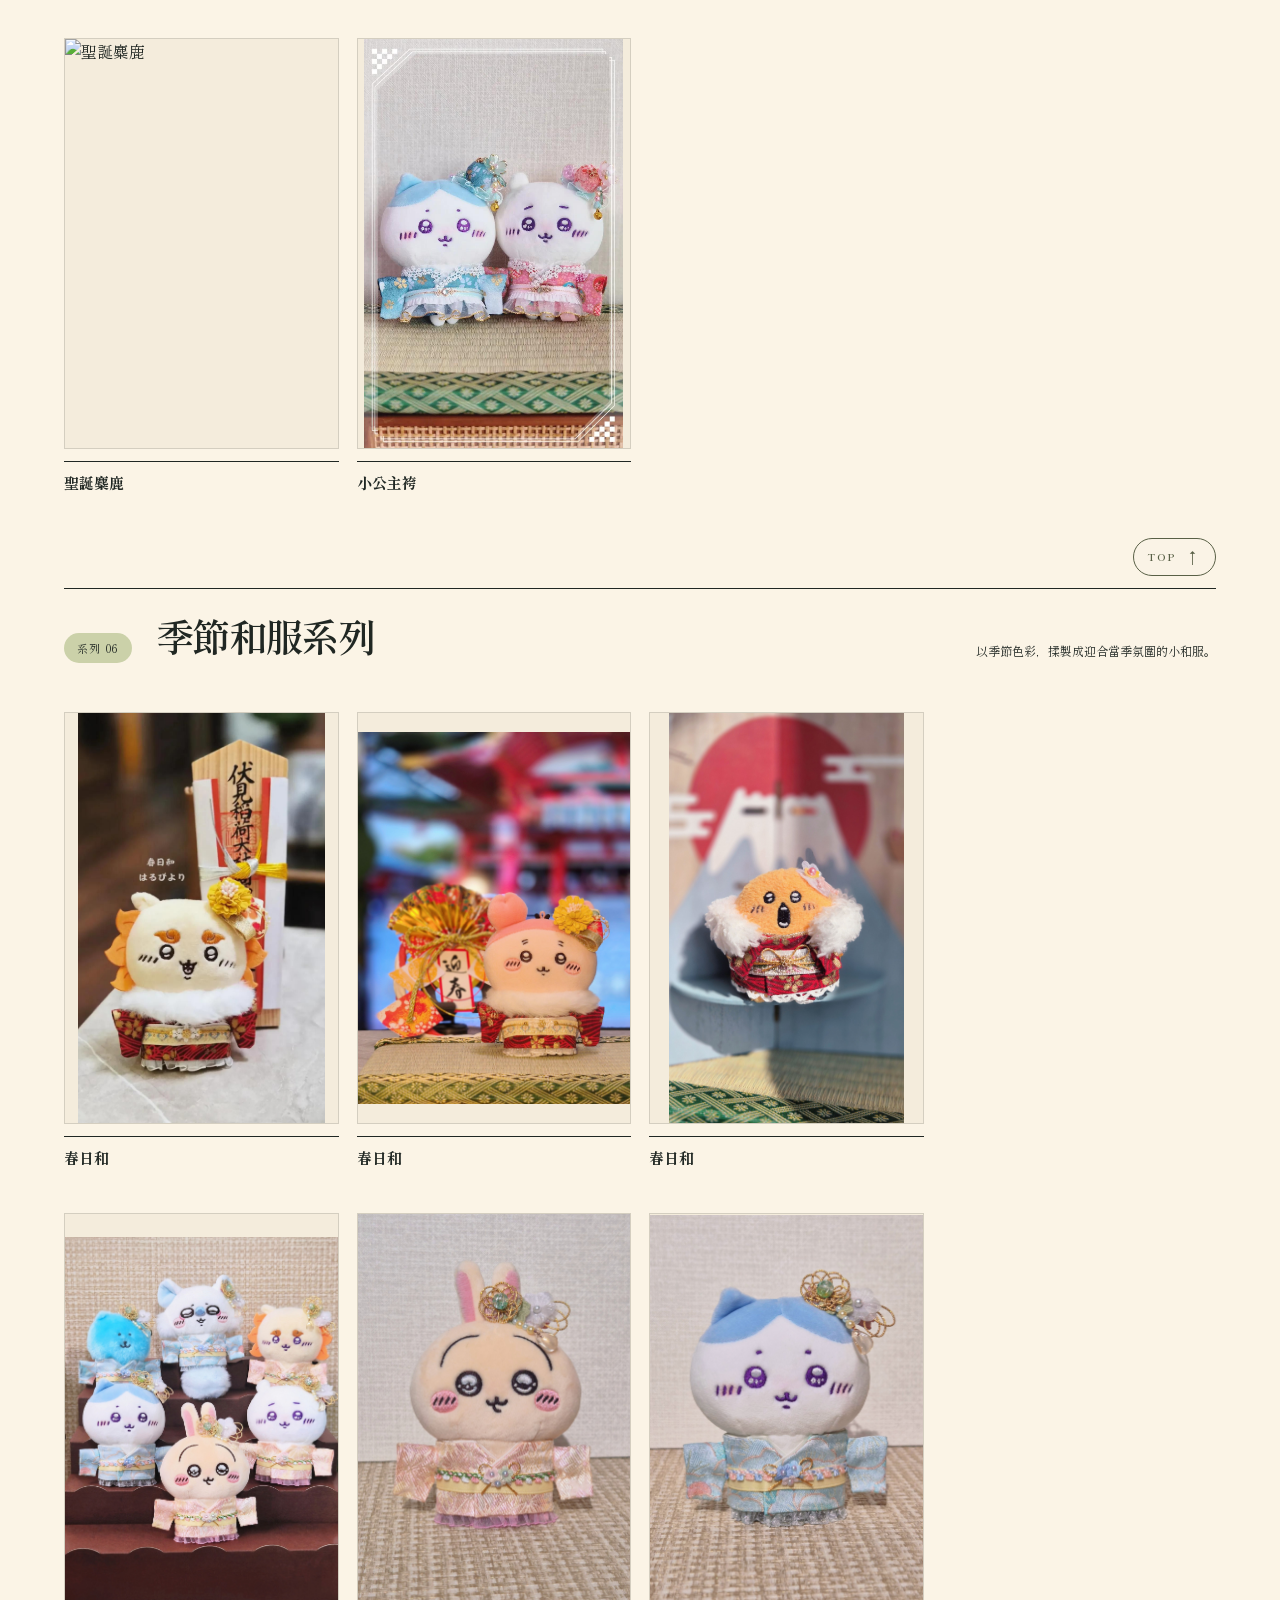
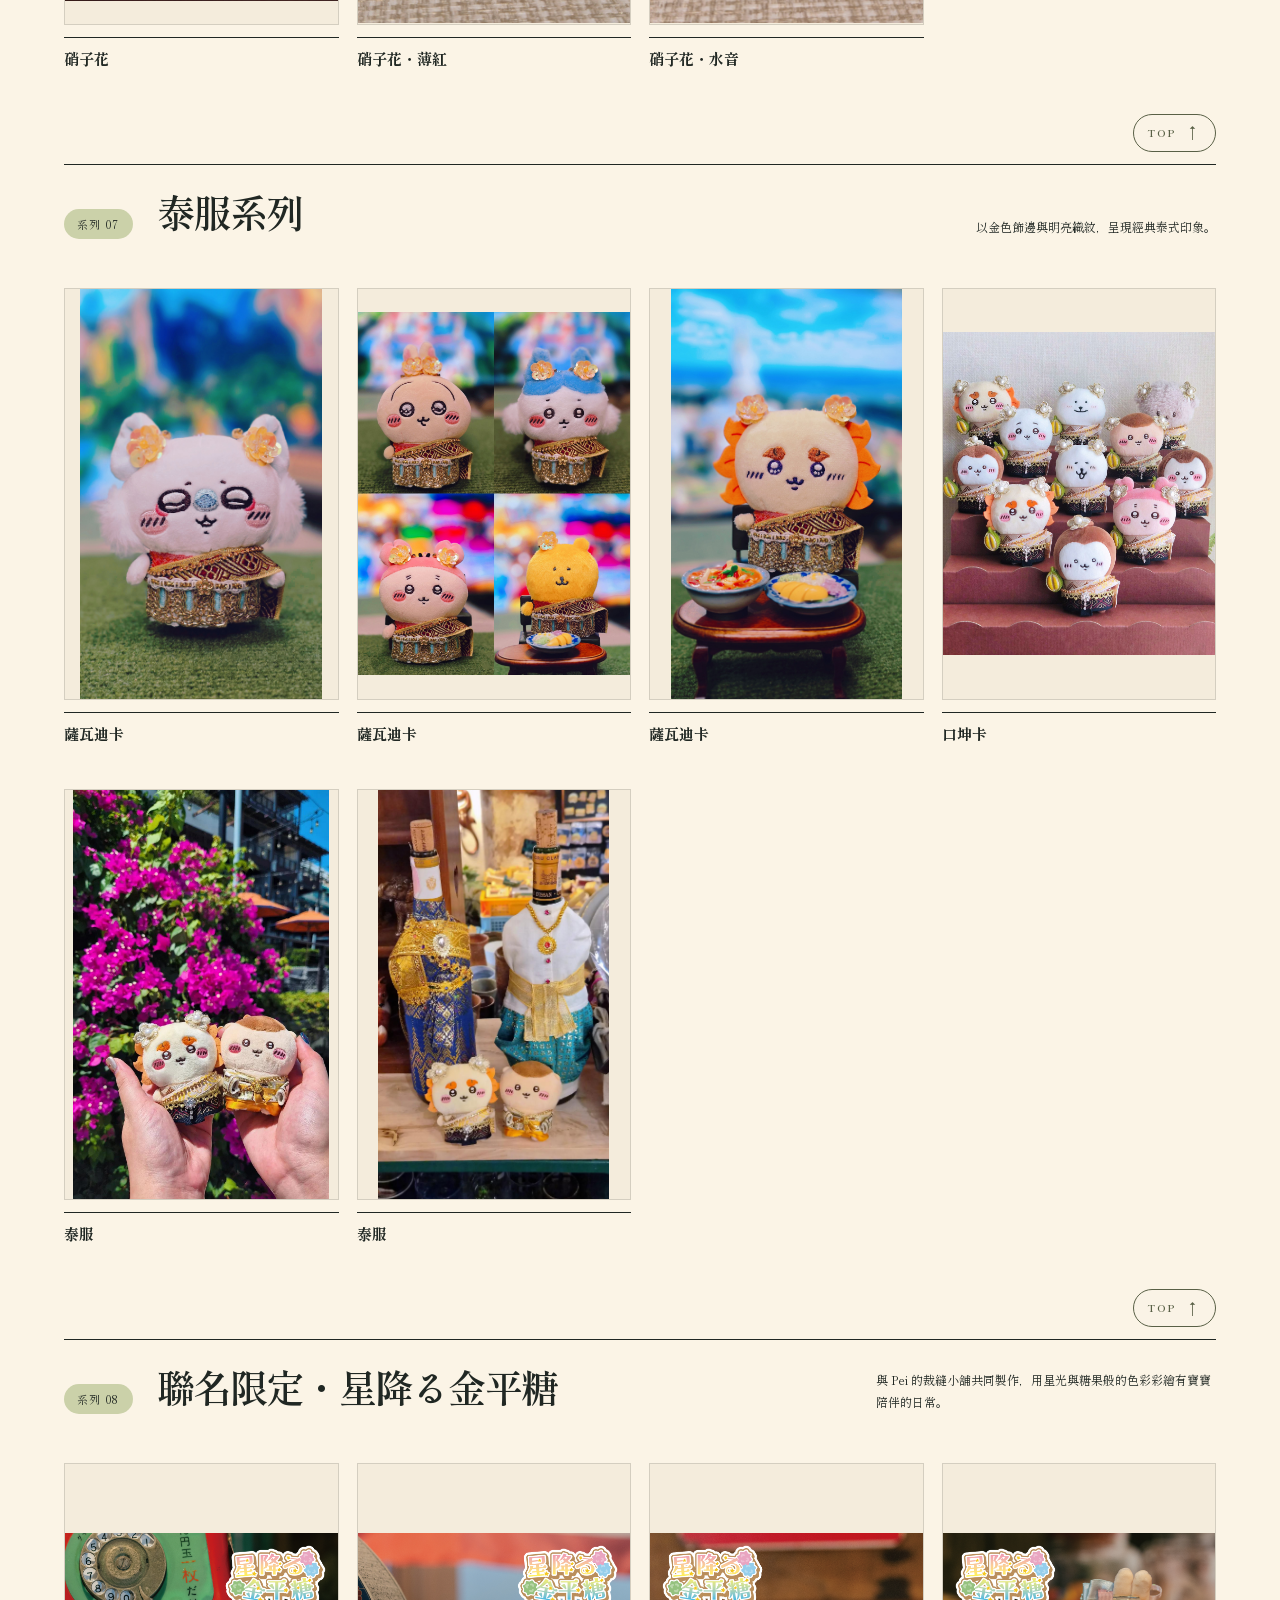
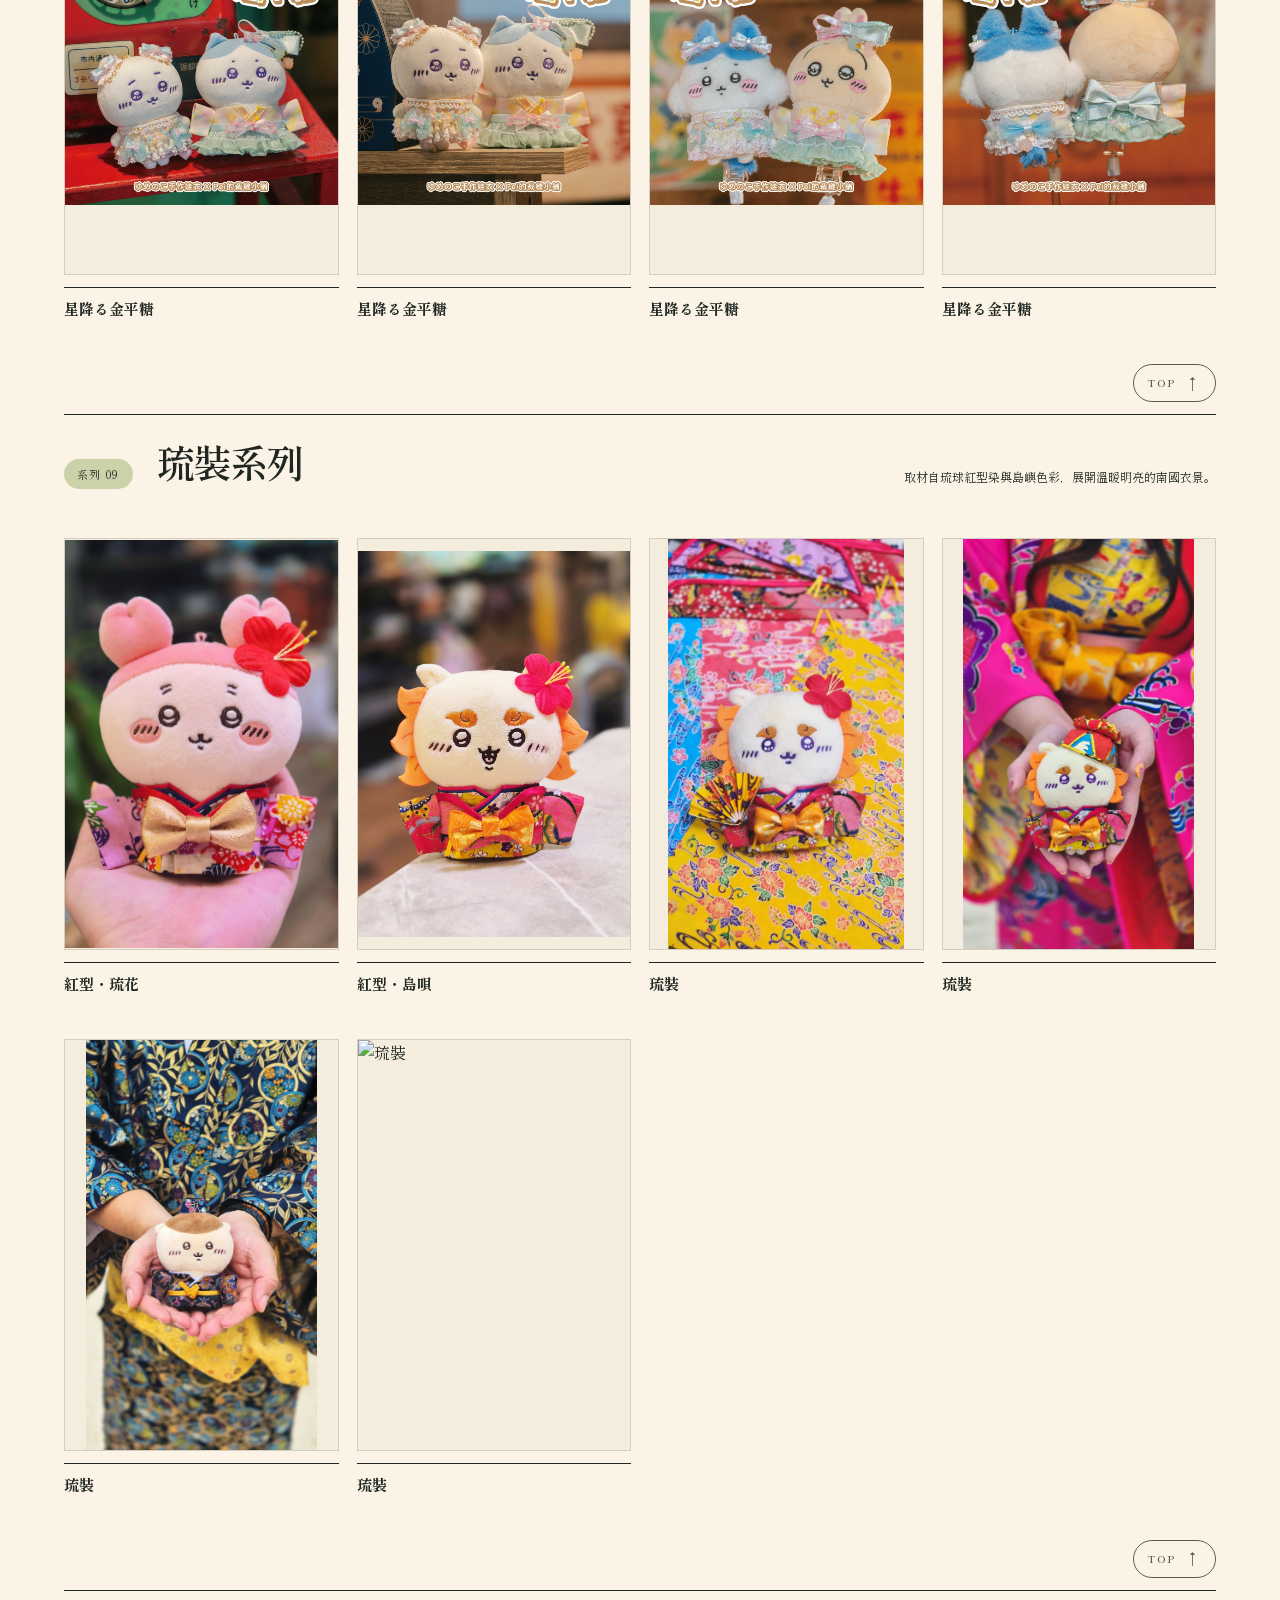
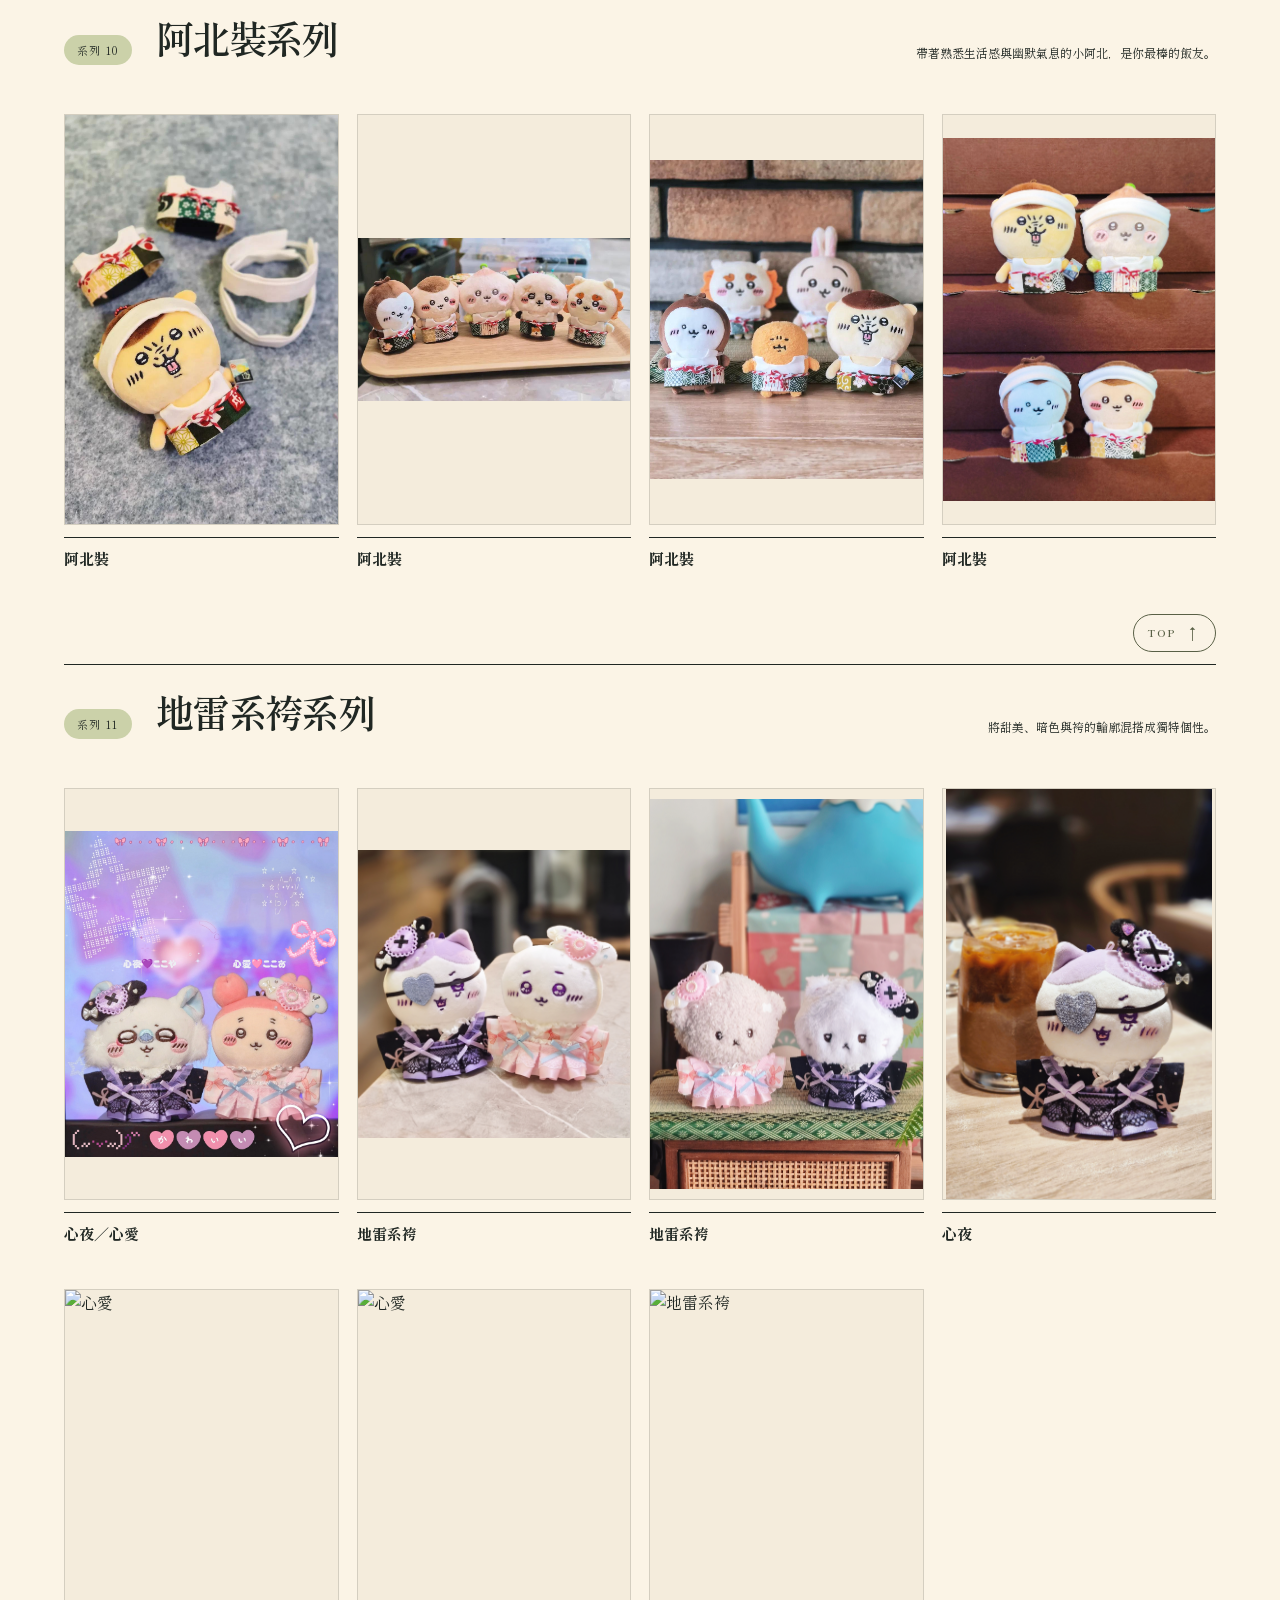
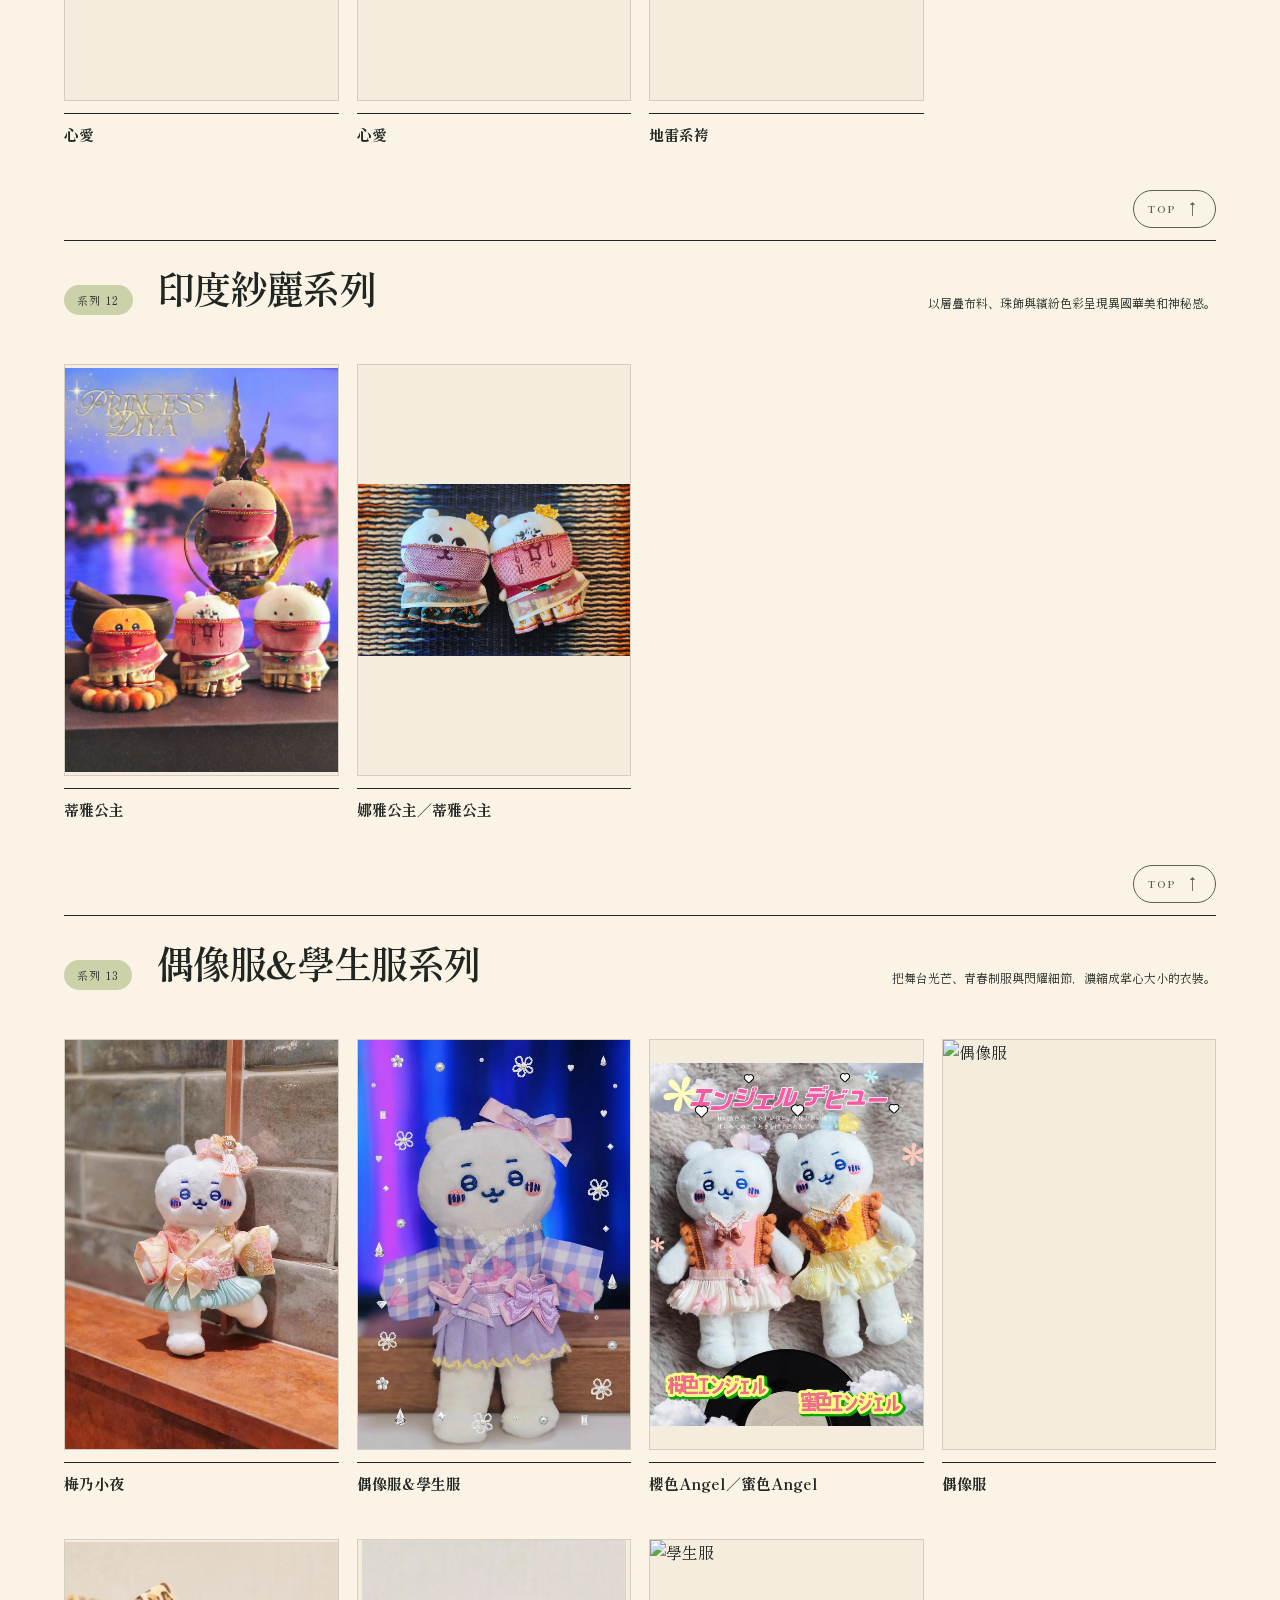
==== commit aa8e0afc: "Update portfolio collections and about section" ====
--- a/index.html
+++ b/index.html
@@ -8,23 +8,22 @@
   <link rel="preconnect" href="https://fonts.googleapis.com">
   <link rel="preconnect" href="https://fonts.gstatic.com" crossorigin>
   <link href="https://fonts.googleapis.com/css2?family=Noto+Serif+TC:wght@400;600;700&family=Shippori+Mincho:wght@400;600;700&display=swap" rel="stylesheet">
-  <link rel="stylesheet" href="styles.css?v=20260812-13">
+  <link rel="stylesheet" href="styles.css?v=20260813-22">
 </head>
 <body>
   <div class="noise" aria-hidden="true"></div>
   <header class="site-header">
-    <a class="brand" href="#top" aria-label="ゆめのこ手作娃衣首頁"><span>ゆめのこ手作娃衣</span></a>
+    <a class="brand" href="#top" aria-label="ゆめのこ手作娃衣首頁"><img src="assets/header-brand.png" alt="ゆめのこ手作娃衣｜夢から紡ぐ、小さな衣たち"></a>
     <button class="menu-btn" aria-expanded="false" aria-controls="main-nav">目錄</button>
     <nav id="main-nav" aria-label="主要導覽"><a href="#works">作品</a><a href="photos.html">返圖區</a><a href="size-guide.html">尺寸指南</a><a href="#story">關於</a><a href="#contact">聯絡</a></nav>
   </header>
 
   <main id="top">
-    <section class="hero" aria-labelledby="hero-title">
-      <div class="hero-copy">
-        <h1 id="hero-title" class="yumenoko-title">
-          <img class="title-banner" src="assets/yumenoko-title.png" alt="ゆめのこ手作娃衣——夢から紡ぐ、小さな衣たち">
-        </h1>
-        <a class="round-link" href="#works" aria-label="觀看全作品">
+    <section class="story">
+      <div class="story-copy">
+        <h2>ゆめのこ，<br>以娃衣收藏<br>不同時代的浪漫。</h2>
+        <p>從復古喫茶、大正浪漫到異國風景，將旅途中遇見的色彩、文化，以及喜歡的故事，做成一件件小小的衣服。</p>
+        <a class="round-link story-cta" href="#works" aria-label="觀看全作品">
           <span class="character-speech">
             <svg class="speech-outline" viewBox="0 0 190 90" preserveAspectRatio="none" aria-hidden="true">
               <path d="M154 46 C156 39 154 31 148 24 C136 10 111 5 82 6 C40 6 9 21 7 43 C5 65 36 82 80 83 C116 84 143 73 153 57 L184 47 L154 46 Z"></path>
@@ -33,6 +32,13 @@
           </span>
           <img class="works-character" src="assets/yume-mascot.png" alt="">
         </a>
+      </div>
+      <div class="story-collage" aria-label="ゆめのこ娃衣製作紀錄">
+        <figure class="story-photo story-photo-purple"><img src="assets/about/making-purple-hakama.jpg" alt="紫色袴娃衣的製作紀錄" loading="lazy"></figure>
+        <figure class="story-photo story-photo-burgundy"><img src="assets/about/making-burgundy.jpg" alt="酒紅色娃衣的製作紀錄" loading="lazy"></figure>
+        <figure class="story-photo story-photo-ribbon"><img src="assets/about/making-ribbon.jpg" alt="粉色與紫色蝴蝶結娃衣的製作紀錄" loading="lazy"></figure>
+        <figure class="story-photo story-photo-wagashi"><img src="assets/about/making-wagashi.jpg" alt="水引和菓子娃衣的製作紀錄" loading="lazy"></figure>
+        <figure class="story-photo story-photo-pompom"><img src="assets/about/making-pompom.jpg" alt="櫻花絨球飾品的製作紀錄" loading="lazy"></figure>
       </div>
     </section>
 
@@ -44,17 +50,25 @@
       <div class="gallery" id="gallery"></div>
     </section>
 
-    <section class="story" id="story">
-      <h2>ゆめのこ，<br>以娃衣收藏<br>不同時代的浪漫。</h2>
-      <div><p>從復古喫茶、大正浪漫到異國風景，將旅途中遇見的色彩、文化，以及喜歡的故事，做成一件件小小的衣服。</p></div>
-      <a class="mobile-top" href="#top" aria-label="回到頁首">TOP <span aria-hidden="true">↑</span></a>
+    <section class="about-closing" id="story" aria-labelledby="about-title">
+      <div class="about-closing-title">
+        <img class="about-knot" src="assets/header-knot-icon-transparent.png" alt="" aria-hidden="true">
+        <h2 id="about-title">關於<br>ゆめのこ</h2>
+      </div>
+      <div class="about-closing-copy">
+        <p>ゆめのこ手作娃衣，創立於 2025 年 5 月。</p>
+        <p>「ゆめのこ」意為「夢之子」，也藏著我的名字 Yume。</p>
+        <p>從最初只是想為自己的寶寶做衣服，到慢慢把喜歡的色彩、文化與旅途中的風景，化成一件件小小的娃衣。</p>
+        <p>希望無論到了幾歲，都能保有一顆赤子之心，單純地喜歡、創作，讓ゆめのこ不只是一間製作娃衣的小店，也是一個可以和大家一起玩、一起分享想像的地方。</p>
+      </div>
     </section>
+
   </main>
 
   <footer id="contact"><div class="footer-mark"><img src="assets/footer-yume-mark.png" alt="夢"></div><div class="footer-thread"><a href="https://www.threads.net/@e61124" target="_blank" rel="noopener noreferrer">Threads: @e61124</a></div></footer>
 
   <dialog class="lightbox" aria-label="作品相簿"><button class="close" aria-label="關閉">×</button><button class="prev" aria-label="上一張">←</button><div class="lightbox-art photo-lightbox"></div><div class="lightbox-caption"><span class="counter"></span><h3></h3></div><button class="next" aria-label="下一張">→</button></dialog>
-  <script src="portfolio-data.js?v=20260812-7"></script>
+  <script src="portfolio-data.js?v=20260813-13"></script>
   <script src="script.js?v=20260812-6"></script>
 </body>
 </html>
--- a/styles.css
+++ b/styles.css
@@ -140,6 +140,8 @@
 .photo-intro>p:not(.photo-number){max-width:720px;margin:8px 0;font-size:15px;line-height:2}
 .photo-note{display:flex;flex-wrap:wrap;gap:8px;margin-top:32px}
 .photo-note span{border:1px solid #7a8061;border-radius:99px;padding:7px 13px;font-size:11px;letter-spacing:.12em}
+.photo-note a{border:1px solid #7a8061;border-radius:99px;padding:7px 13px;font-size:11px;letter-spacing:.12em;transition:background-color .25s,color .25s,transform .25s}
+.photo-note a:hover{background:#596046;color:var(--paper);transform:translateY(-2px)}
 .returns{padding:64px 7vw 110px}
 .returns-heading{display:flex;align-items:end;justify-content:space-between;border-bottom:1px solid var(--ink);padding-bottom:22px;margin-bottom:30px}
 .returns-heading p{margin:0;font-size:10px;letter-spacing:.2em}
@@ -385,3 +387,187 @@
   .lightbox .prev,
   .lightbox .next{transition:none}
 }
+/* Header brand artwork */
+.brand{
+  width:min(300px,28vw);
+  line-height:0;
+}
+.brand img{
+  display:block;
+  width:100%;
+  height:auto;
+  mix-blend-mode:multiply;
+}
+
+.story .story-cta{
+  display:flex;
+  width:310px;
+  height:170px;
+  margin:32px 0 0;
+  gap:8px;
+  border:0;
+  border-radius:0;
+  background:none;
+  background-image:none;
+  color:var(--ink);
+  filter:none;
+  text-shadow:none;
+  letter-spacing:.08em;
+  transform:none;
+  overflow:visible;
+}
+.story .story-cta:before,
+.story .story-cta:after{display:none}
+.story .story-cta:hover{
+  background:none;
+  background-image:none;
+  color:var(--ink);
+  filter:none;
+  transform:translateY(-5px);
+}
+
+/* About: archival making-of collage */
+.story{
+  grid-template-columns:minmax(260px,.72fr) minmax(520px,1.28fr);
+  gap:clamp(38px,6vw,92px);
+  align-items:center;
+  overflow:hidden;
+}
+.story>.story-copy{padding:0;align-self:center}
+.story-label{display:block;margin:0 0 22px;color:#6d7357;font-size:11px;letter-spacing:.28em}
+.story .story-copy h2{margin:0;font-size:clamp(26px,3.2vw,48px);line-height:1.42;letter-spacing:-.025em}
+.story-copy p{max-width:420px;margin:34px 0 0;padding-top:24px;border-top:1px solid var(--line);font-size:14px;line-height:2.2}
+.story>.story-collage{
+  display:grid;
+  grid-template-columns:repeat(12,minmax(0,1fr));
+  grid-template-rows:repeat(8,clamp(42px,4vw,66px));
+  gap:10px;
+  min-width:0;
+  padding:18px;
+  position:relative;
+  isolation:isolate;
+}
+.story-collage:before{
+  content:"";
+  position:absolute;
+  inset:4% 3% 2%;
+  z-index:-1;
+  background:rgba(214,166,43,.1);
+  border:1px solid rgba(89,96,70,.2);
+  transform:rotate(-1deg);
+}
+.story-photo{
+  margin:0;
+  min-width:0;
+  overflow:hidden;
+  padding:6px;
+  background:#f7edd9;
+  border:1px solid rgba(70,68,54,.22);
+  box-shadow:8px 10px 0 rgba(83,75,56,.08);
+}
+.story-photo img{
+  display:block;
+  width:100%;
+  height:100%;
+  object-fit:cover;
+  filter:sepia(.08) saturate(.8) contrast(.96) brightness(1.035);
+}
+.story-photo-purple{grid-column:1/8;grid-row:1/5;transform:rotate(-1.25deg)}
+.story-photo-burgundy{grid-column:8/13;grid-row:1/4;transform:rotate(1.2deg)}
+.story-photo-ribbon{grid-column:1/5;grid-row:5/9;transform:rotate(.8deg)}
+.story-photo-wagashi{grid-column:5/10;grid-row:4/9;transform:rotate(-.7deg)}
+.story-photo-pompom{grid-column:10/13;grid-row:4/9;transform:rotate(1.4deg)}
+.story-photo-purple img{object-position:center 48%}
+.story-photo-burgundy img{object-position:center 50%}
+.story-photo-ribbon img{object-position:center 46%}
+.story-photo-wagashi img{object-position:center 48%}
+.story-photo-pompom img{object-position:center 48%}
+
+/* Closing about section */
+.about-closing{
+  display:grid;
+  grid-template-columns:minmax(260px,.72fr) minmax(320px,1.28fr);
+  gap:clamp(38px,8vw,132px);
+  align-items:start;
+  padding-top:clamp(78px,9vw,150px);
+  padding-bottom:clamp(84px,10vw,160px);
+  border-top:1px solid var(--line);
+}
+.about-closing h2{
+  margin:0;
+  color:var(--ink);
+  font-size:clamp(21px,3vw,44px);
+  font-weight:400;
+  line-height:1.32;
+  letter-spacing:-.035em;
+}
+.about-closing-title{
+  display:flex;
+  flex-direction:column;
+  align-items:center;
+  gap:clamp(10px,1.2vw,18px);
+  justify-self:end;
+  padding-right:clamp(10px,2vw,36px);
+  text-align:center;
+}
+.about-knot{
+  display:block;
+  width:clamp(58px,6vw,86px);
+  height:auto;
+  flex:0 0 auto;
+}
+.about-closing-copy{
+  max-width:620px;
+  padding-top:12px;
+}
+.about-closing-copy p{
+  margin:0;
+  font-size:clamp(15px,1.2vw,19px);
+  line-height:2.15;
+}
+.about-closing-copy p+p{
+  margin-top:24px;
+  padding-top:0;
+  border-top:0;
+}
+
+@media(max-width:1100px){
+  .brand{width:min(270px,40vw)}
+  .story{grid-template-columns:1fr;gap:46px}
+  .story>.story-copy{max-width:590px}
+  .story>.story-collage{width:min(100%,760px);justify-self:center}
+  .about-closing{grid-template-columns:1fr;gap:34px}
+  .about-closing-copy{padding-top:0}
+}
+
+@media(max-width:560px){
+  .brand{width:min(225px,68vw)}
+  .story{padding:68px 18px 82px;gap:34px}
+  .story-label{margin-bottom:16px}
+  .story .story-copy h2{font-size:clamp(24px,8vw,34px);line-height:1.45}
+  .story-copy p{margin-top:24px;padding-top:18px;font-size:13px;line-height:2}
+  .story>.story-collage{
+    grid-template-columns:repeat(2,minmax(0,1fr));
+    grid-template-rows:repeat(7,86px);
+    gap:7px;
+    width:100%;
+    padding:9px 5px 12px;
+  }
+  .story-photo{padding:4px;box-shadow:5px 6px 0 rgba(83,75,56,.07)}
+  .story-photo-purple{grid-column:1/3;grid-row:1/3}
+  .story-photo-burgundy{grid-column:1/3;grid-row:3/4}
+  .story-photo-ribbon{grid-column:1/2;grid-row:4/8}
+  .story-photo-wagashi{grid-column:2/3;grid-row:4/6}
+  .story-photo-pompom{grid-column:2/3;grid-row:6/8}
+  .story-photo-burgundy img{object-position:center 52%}
+  .story .mobile-top{margin-top:0}
+  .story .story-cta{width:250px;height:132px;margin-top:24px;gap:4px}
+  .about-closing{padding:68px 18px 82px;gap:26px}
+  .about-closing-title{
+    justify-self:center;
+    padding-right:0;
+  }
+  .about-closing h2{font-size:clamp(18px,6vw,26px);line-height:1.35}
+  .about-closing-copy p{font-size:13px;line-height:2}
+  .about-closing-copy p+p{margin-top:18px;padding-top:0}
+}
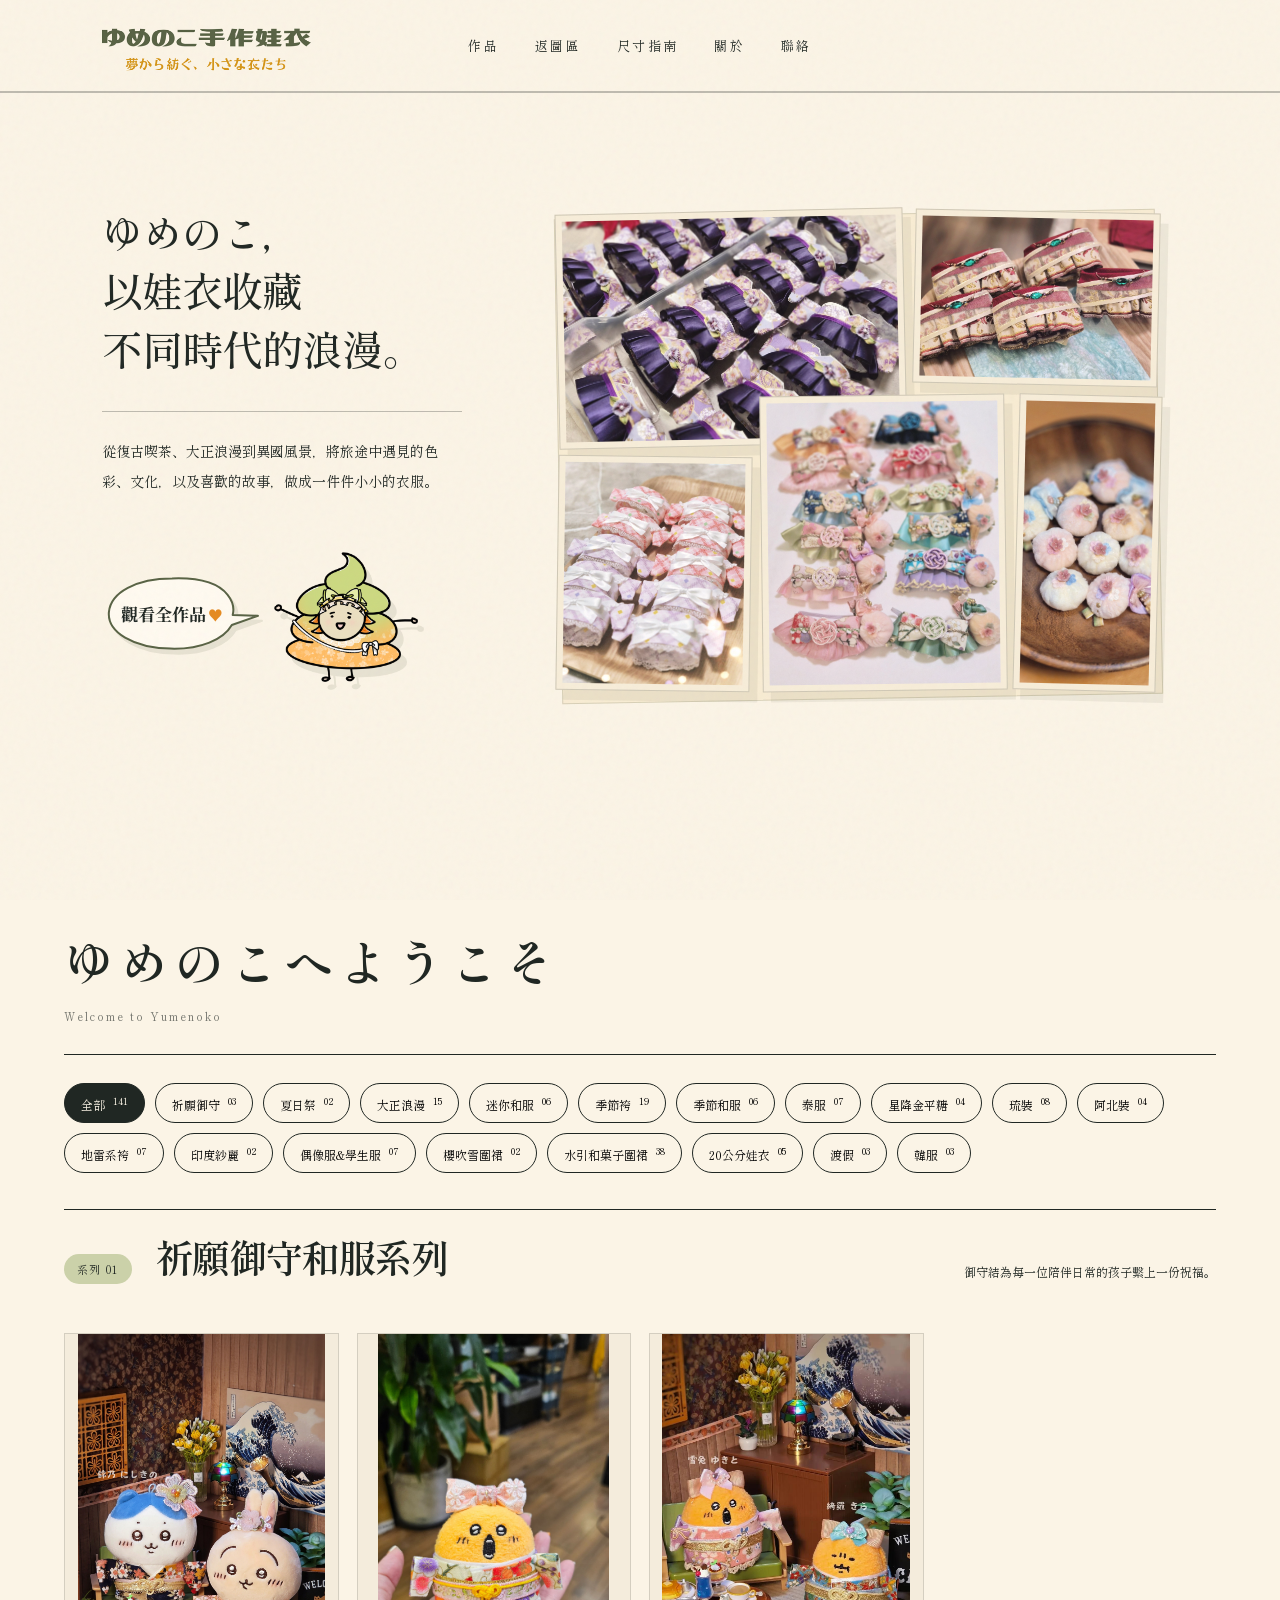
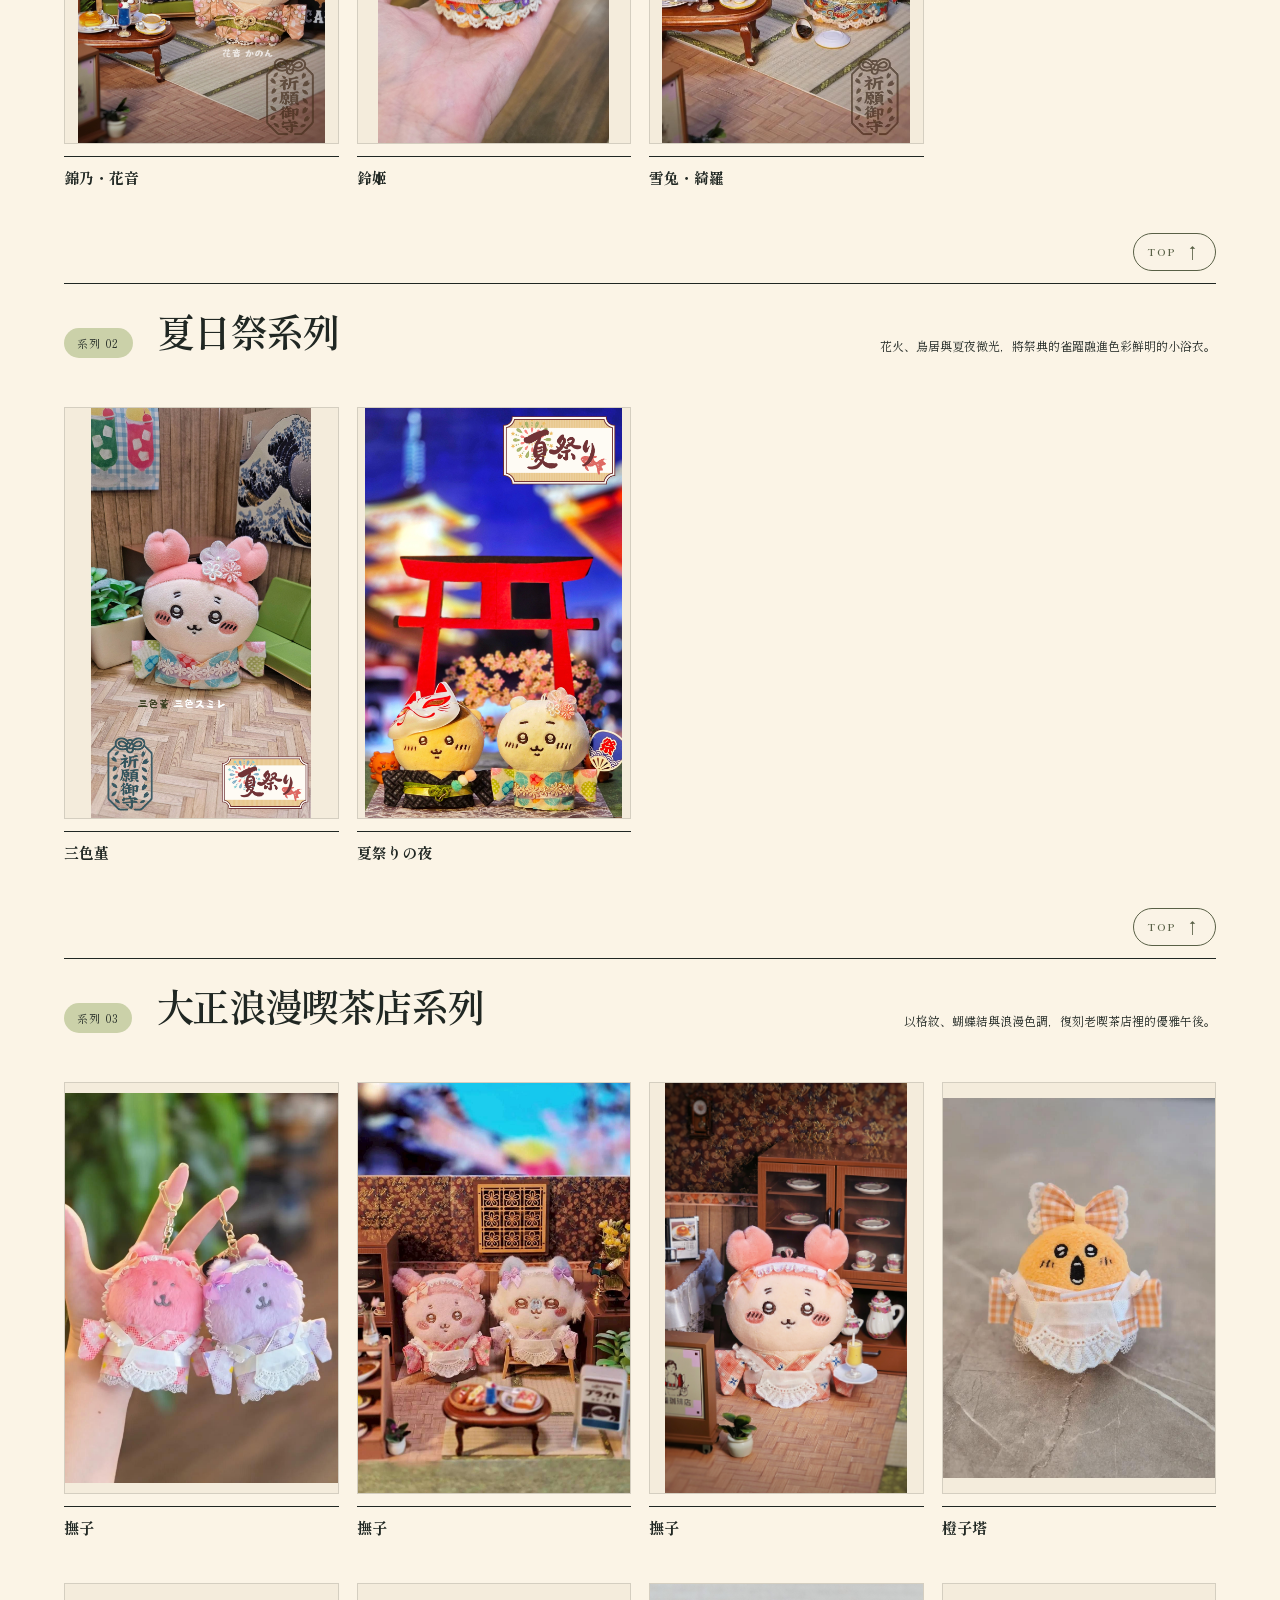
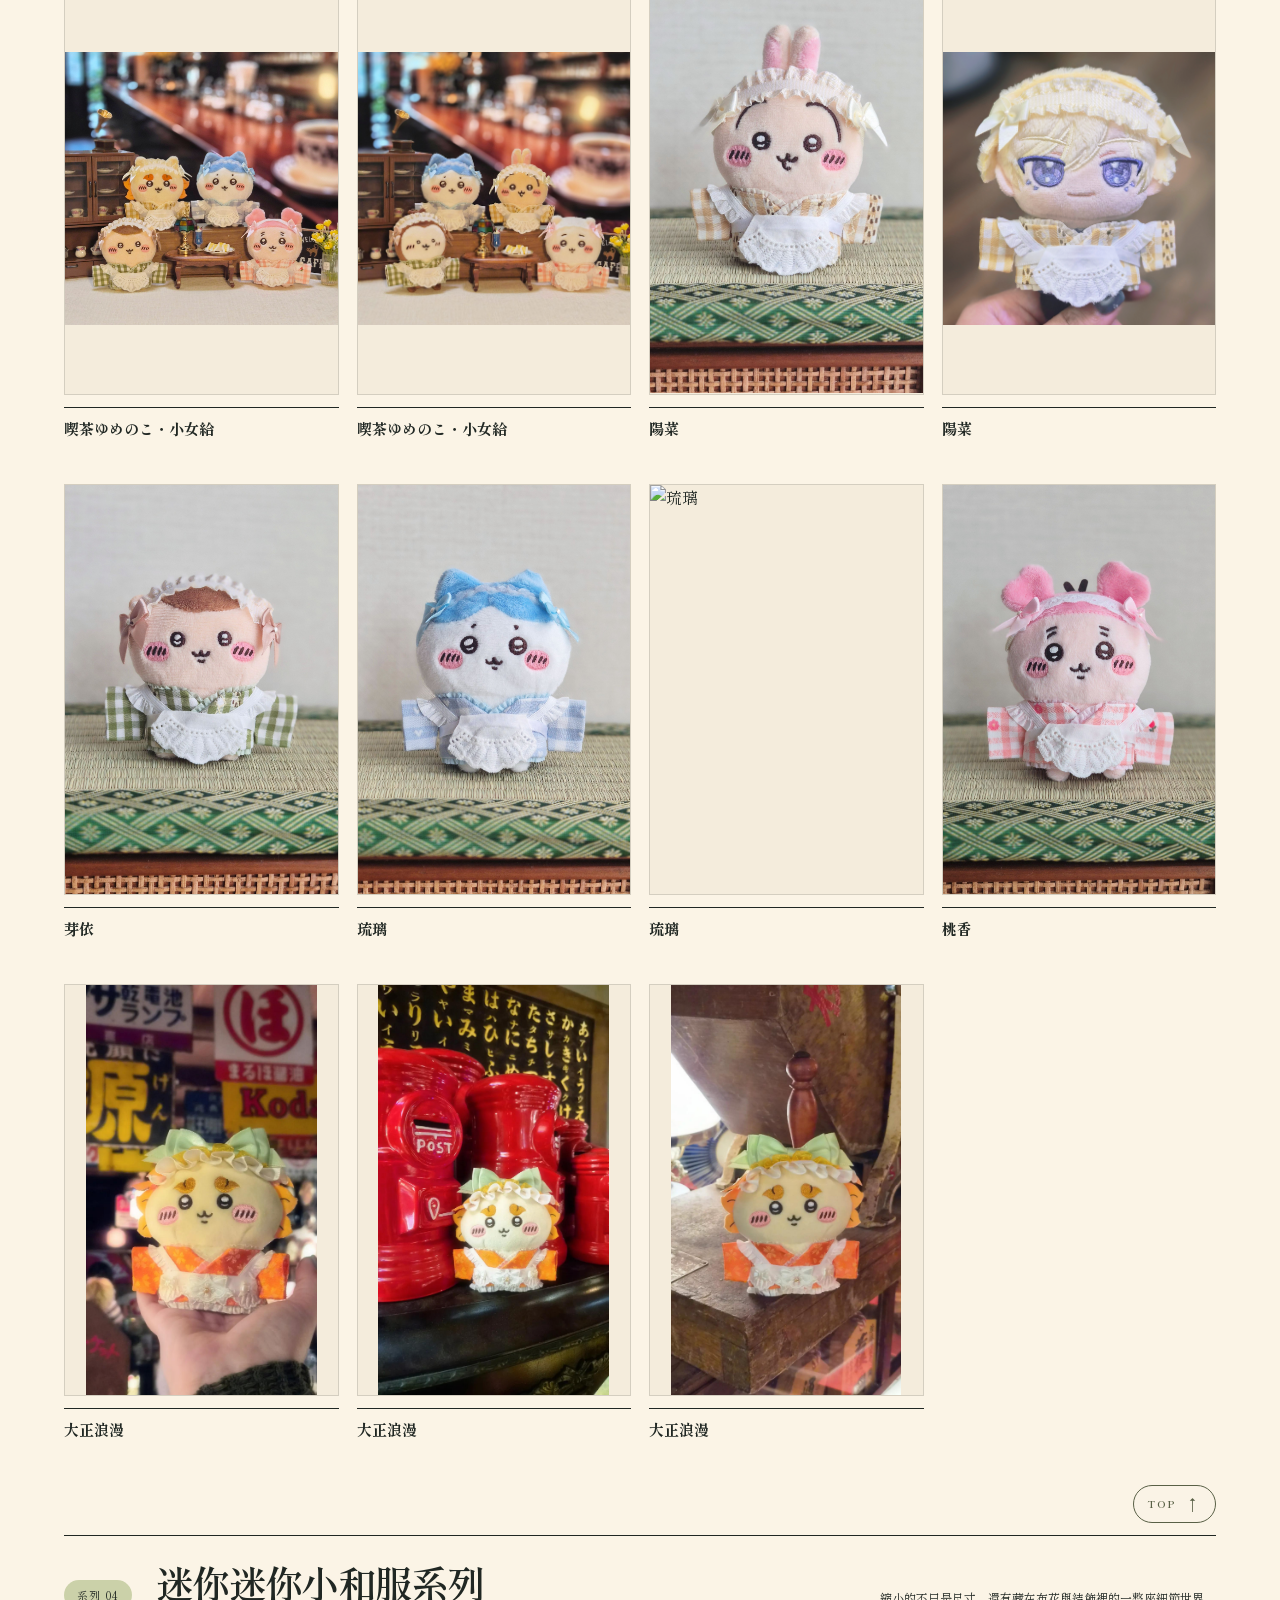
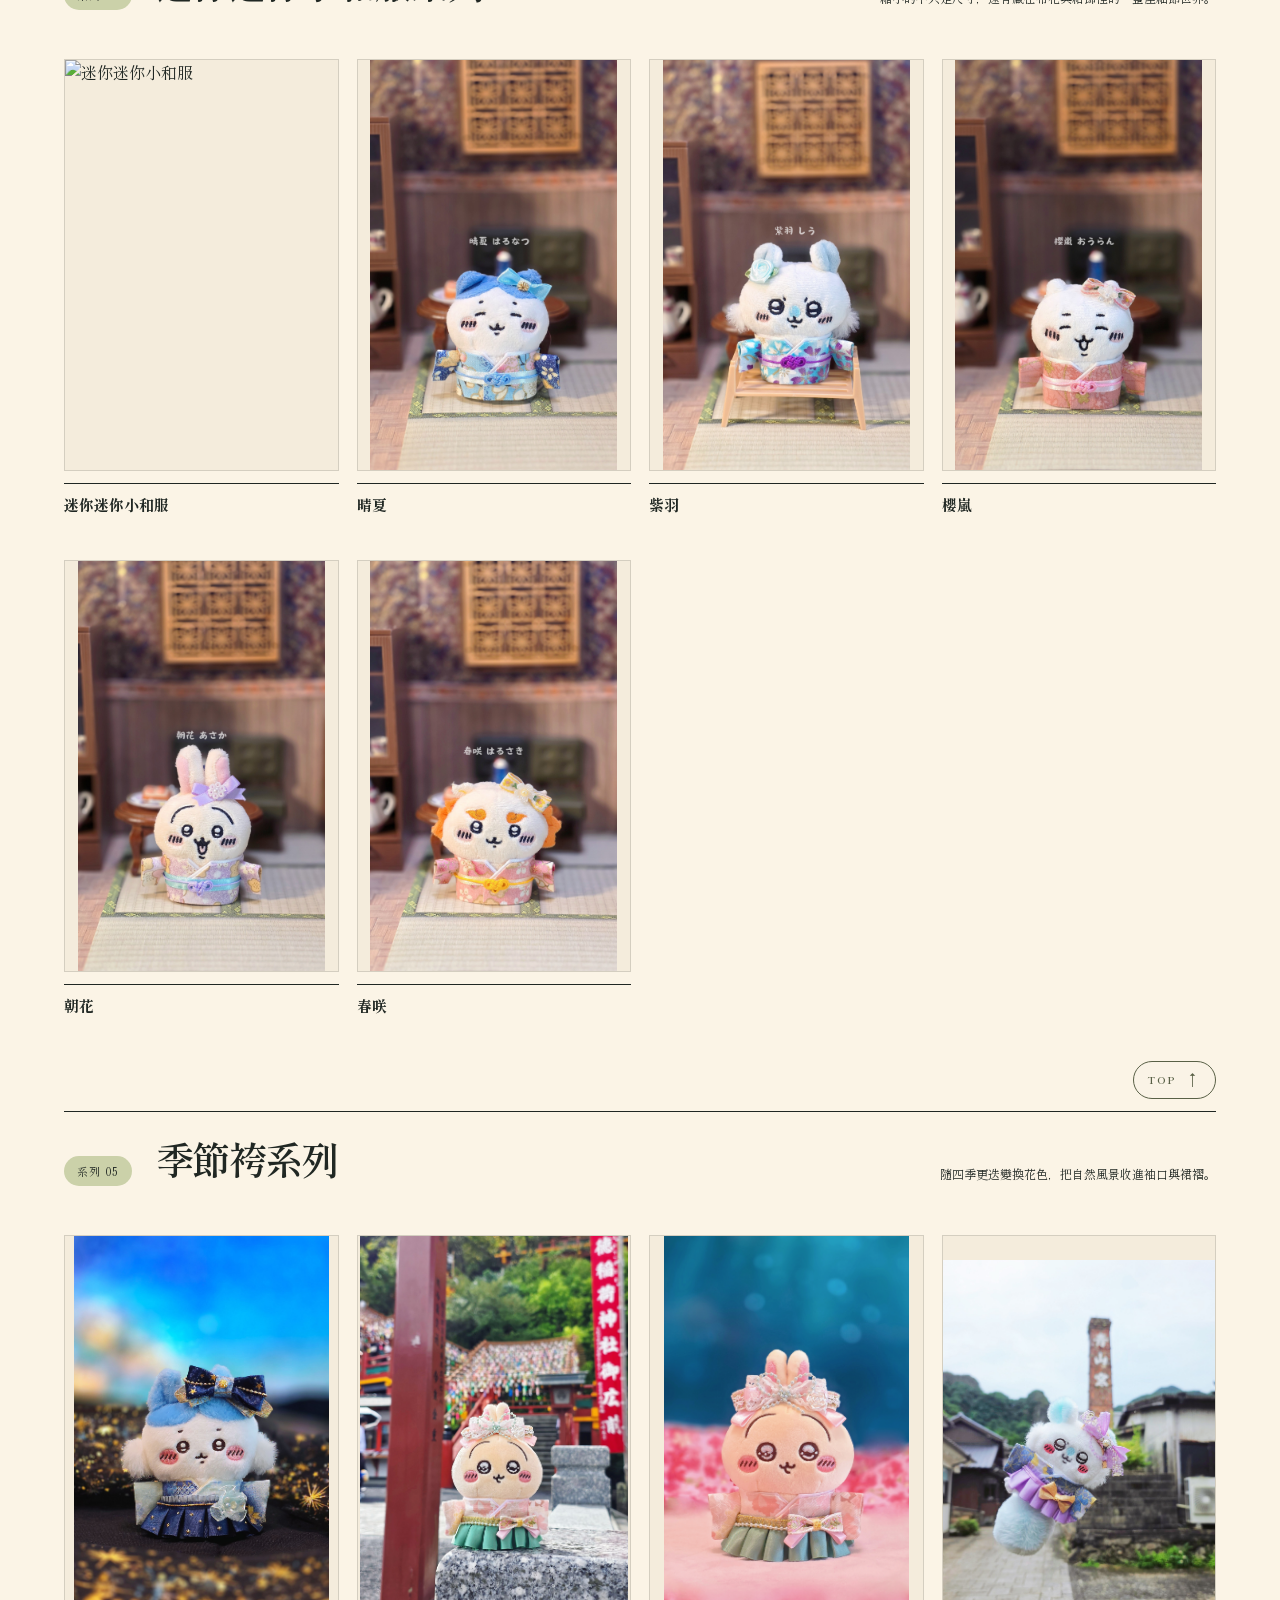
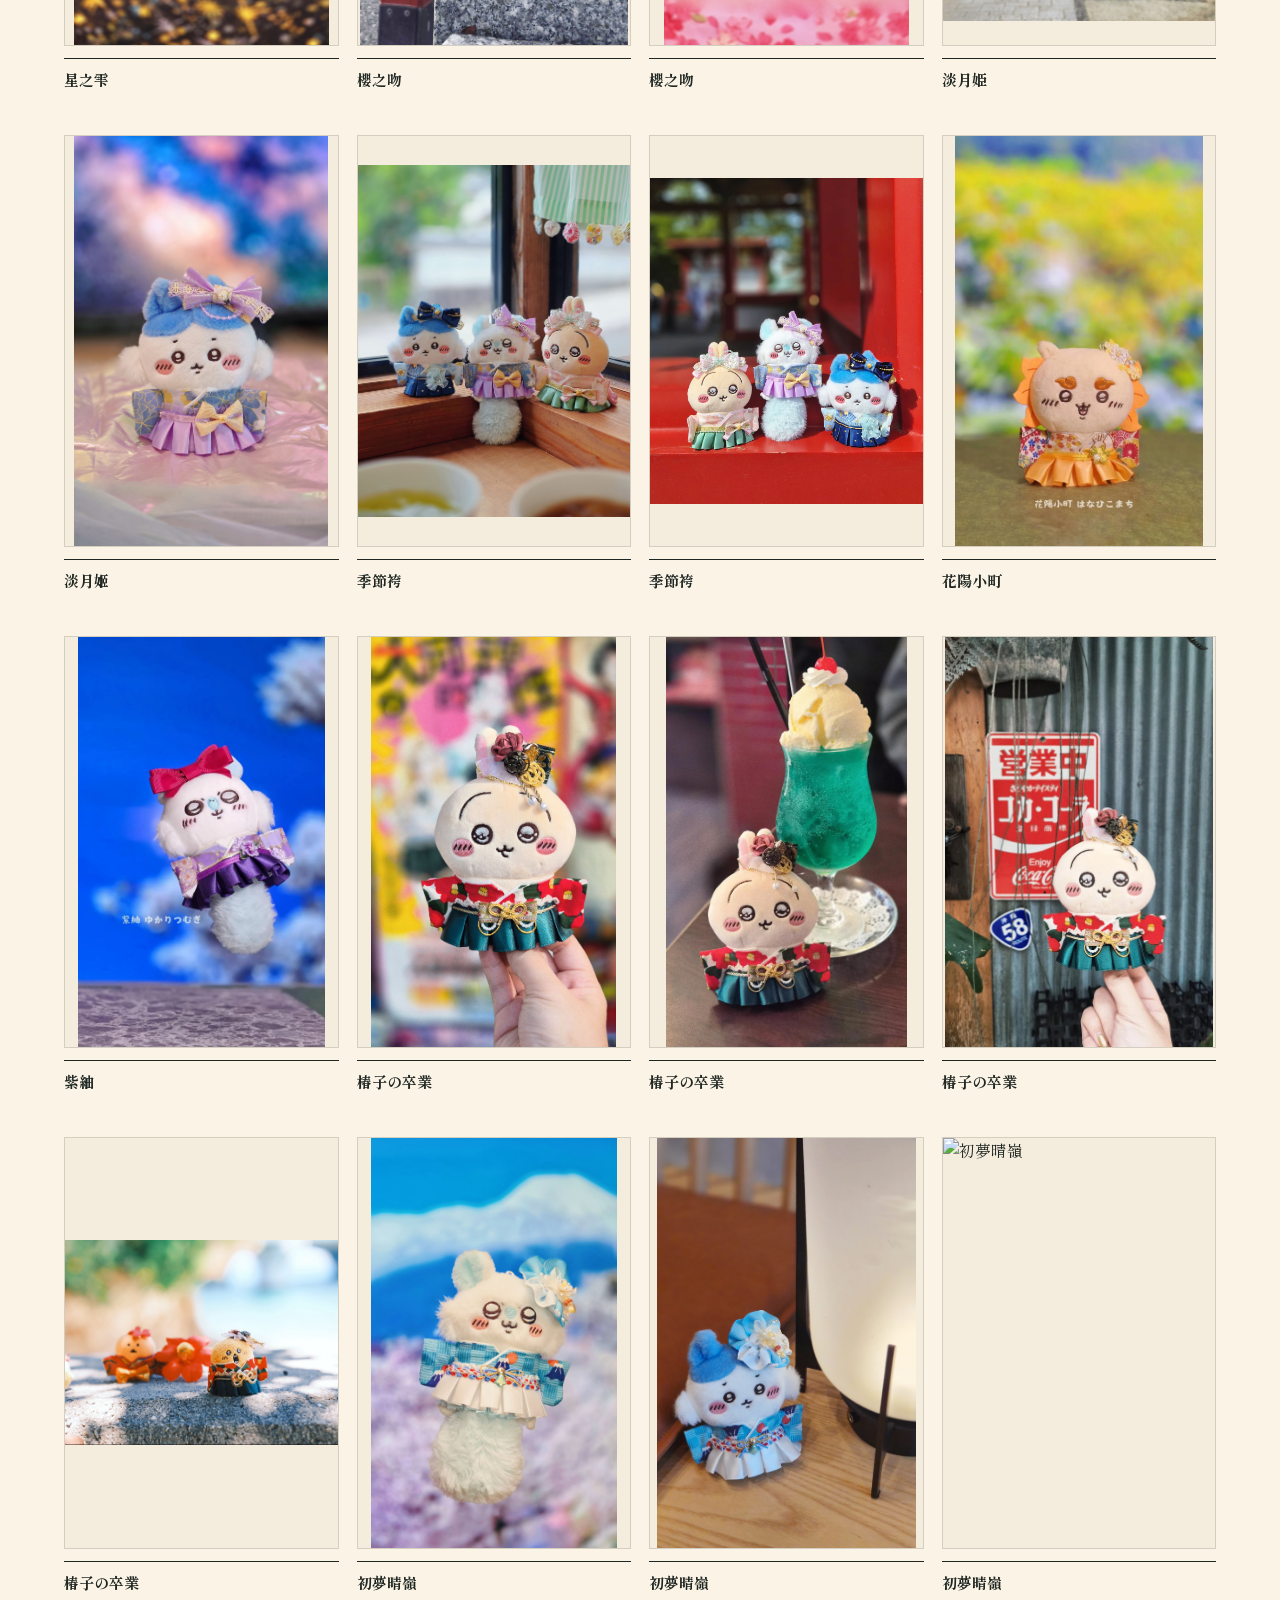
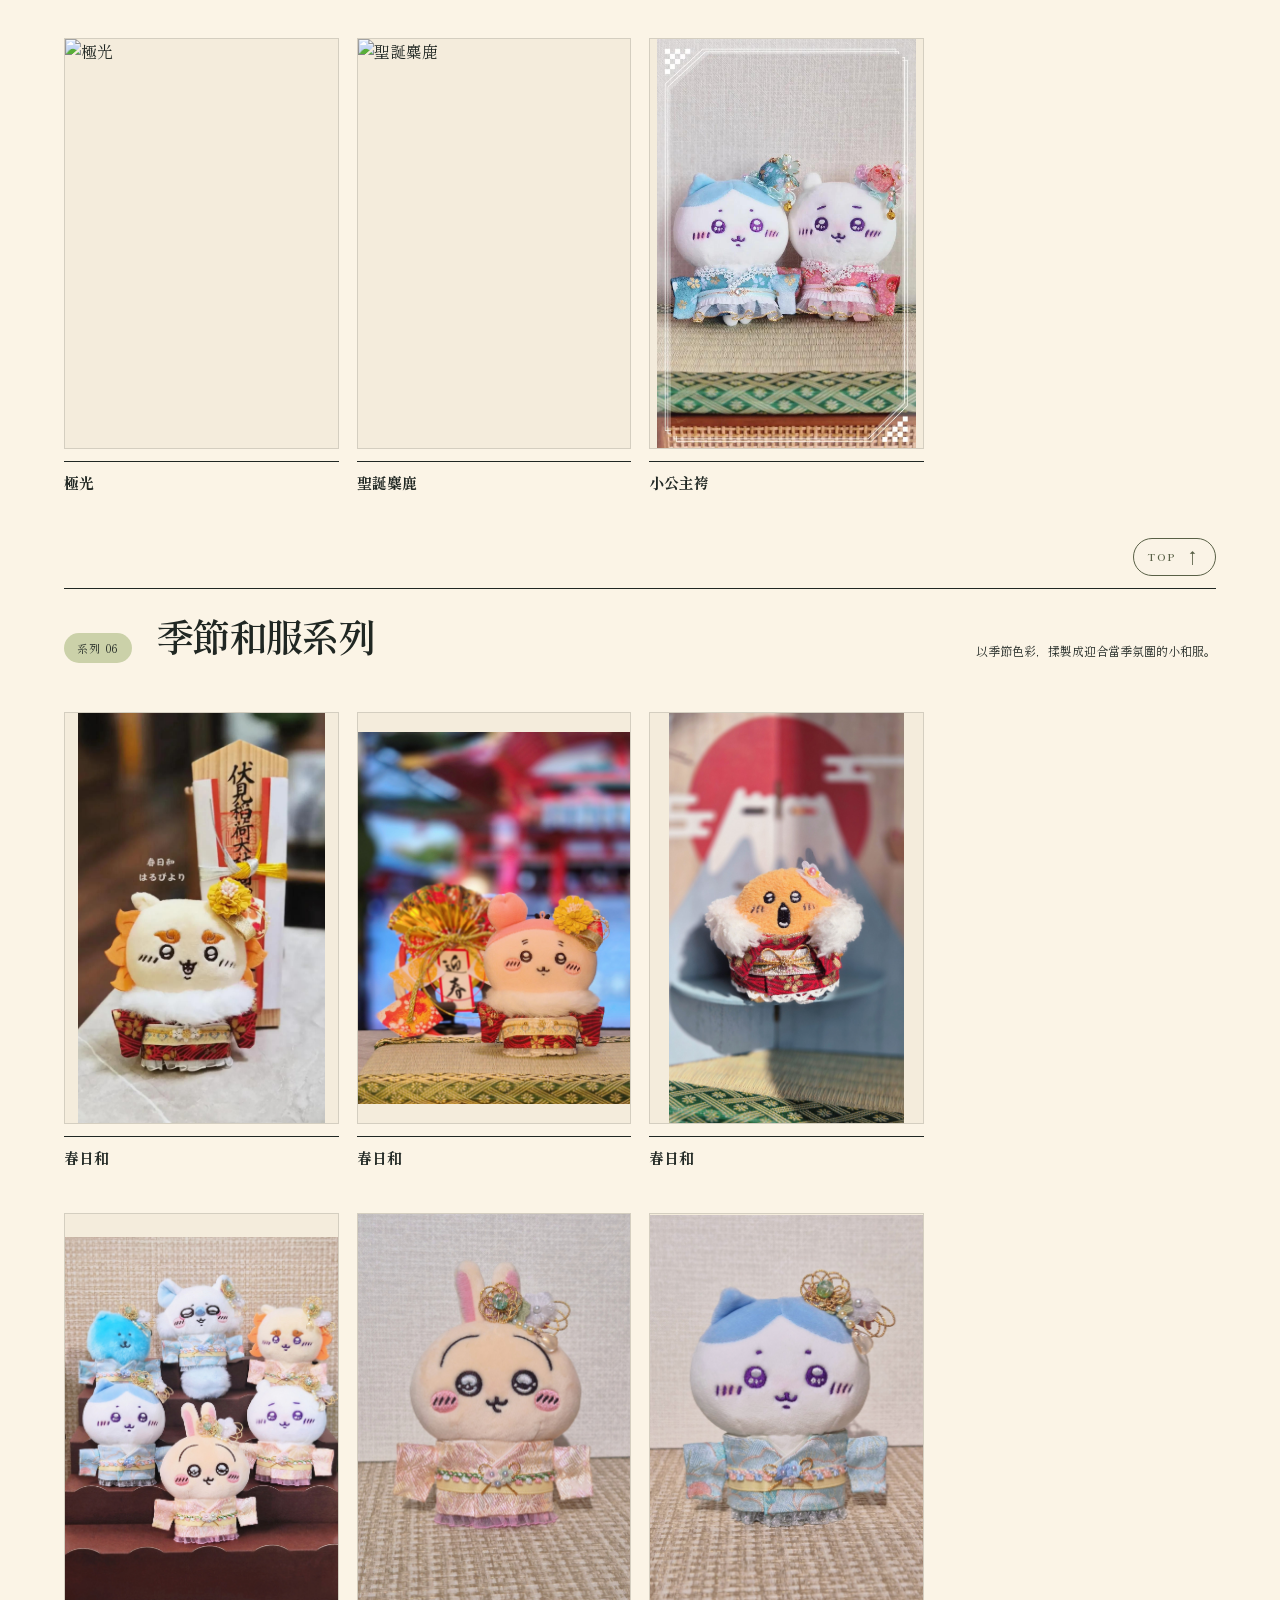
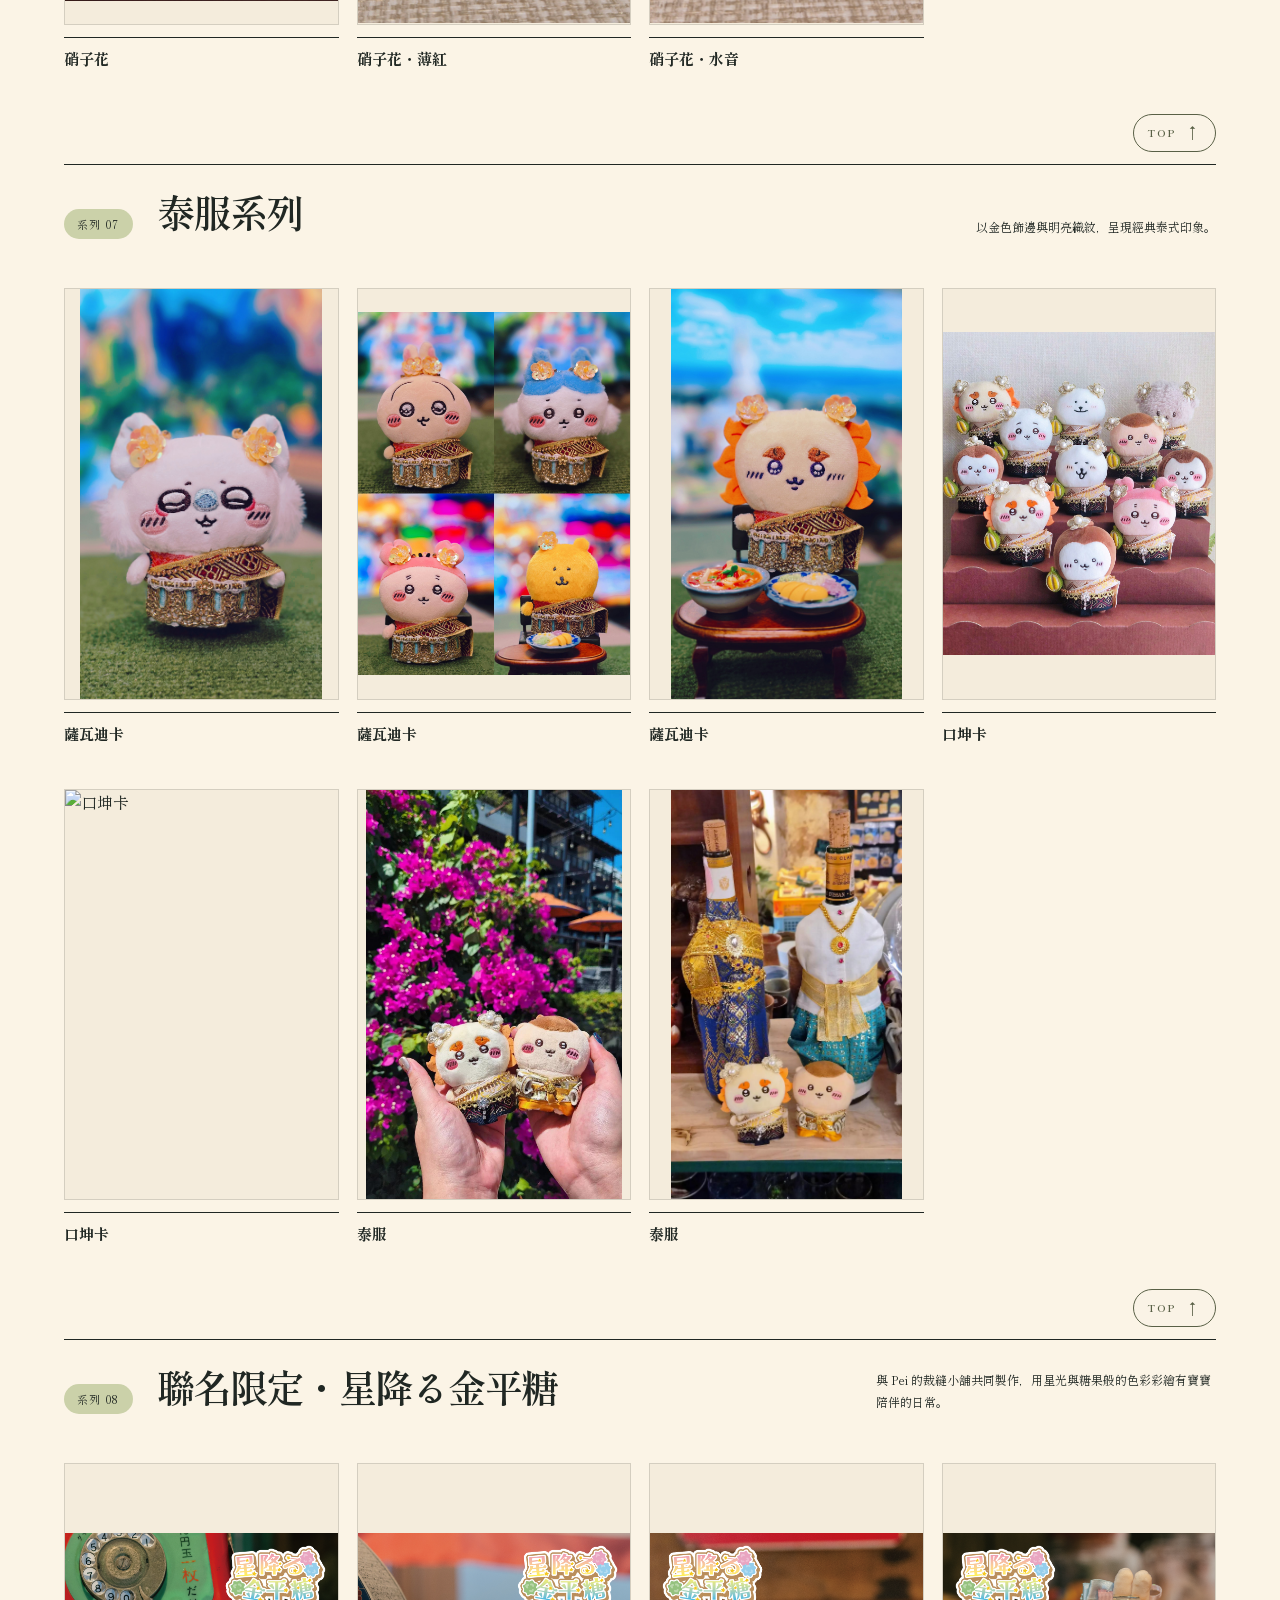
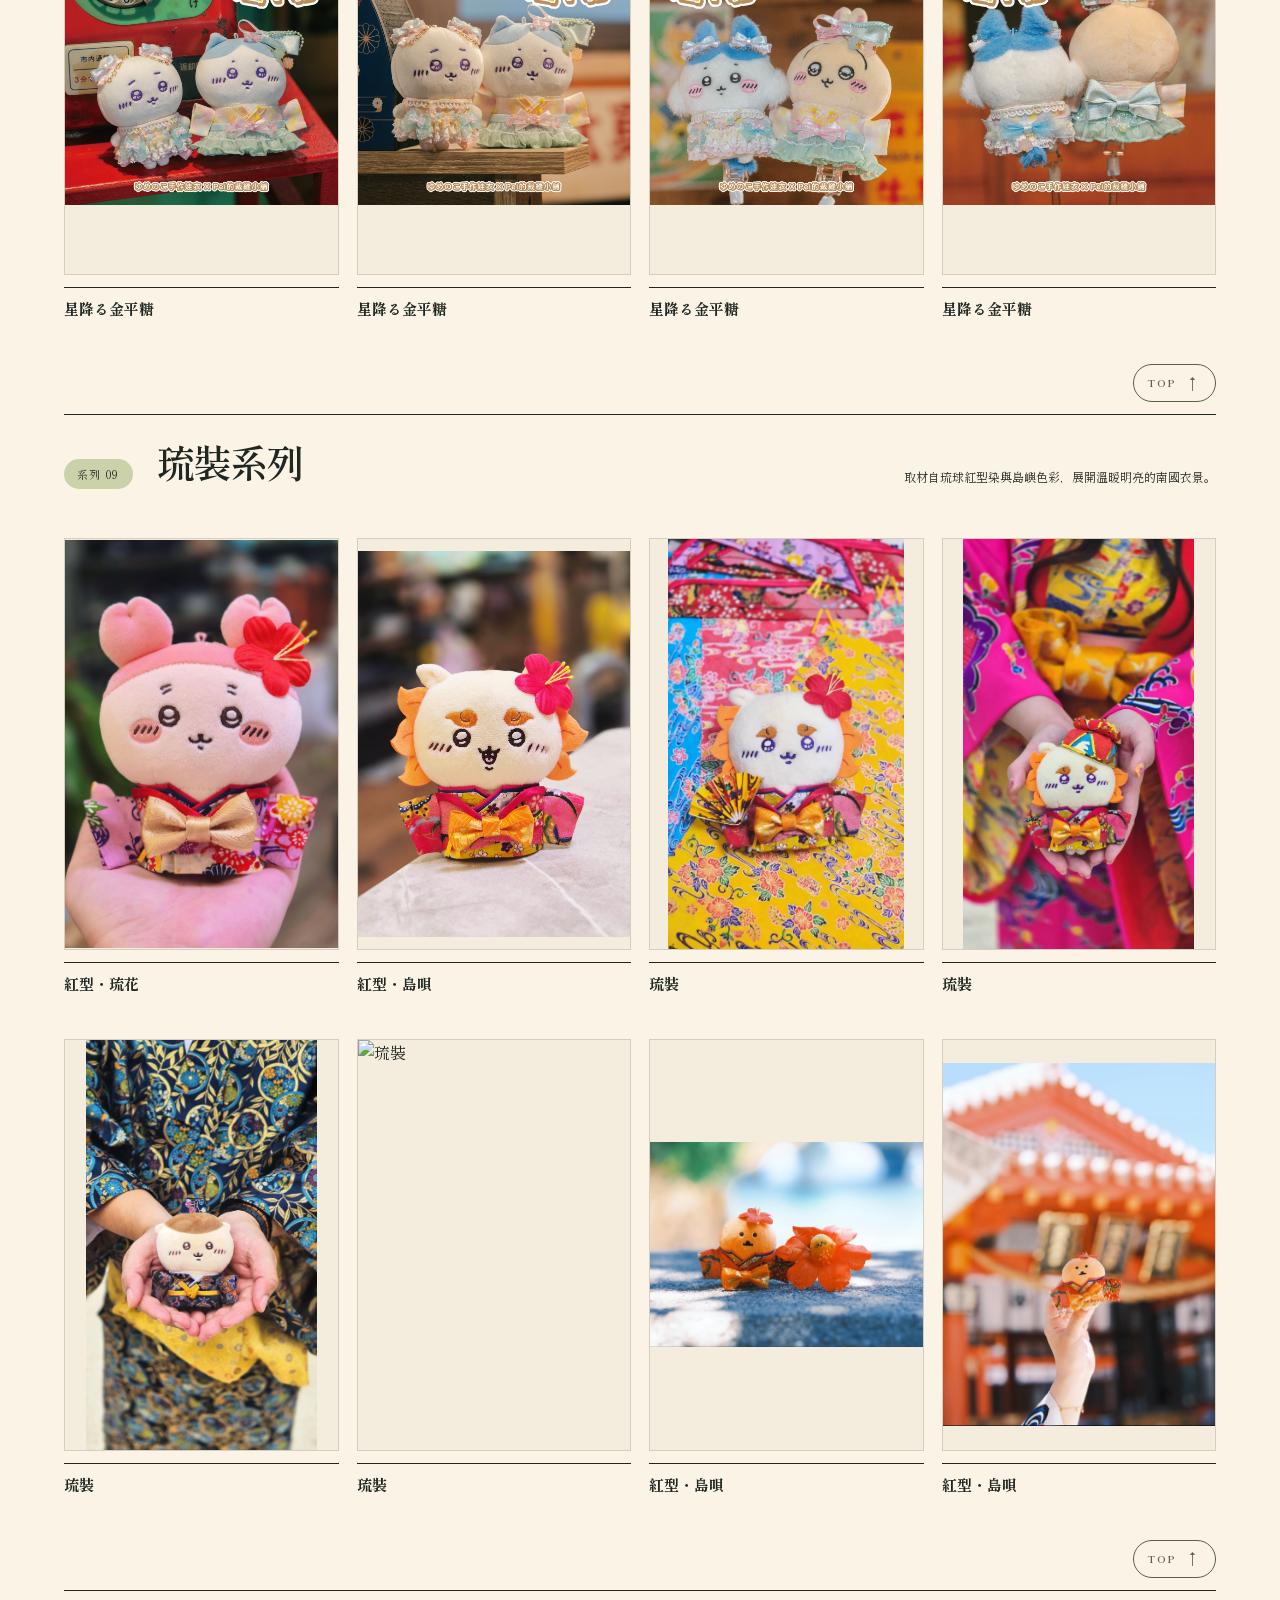
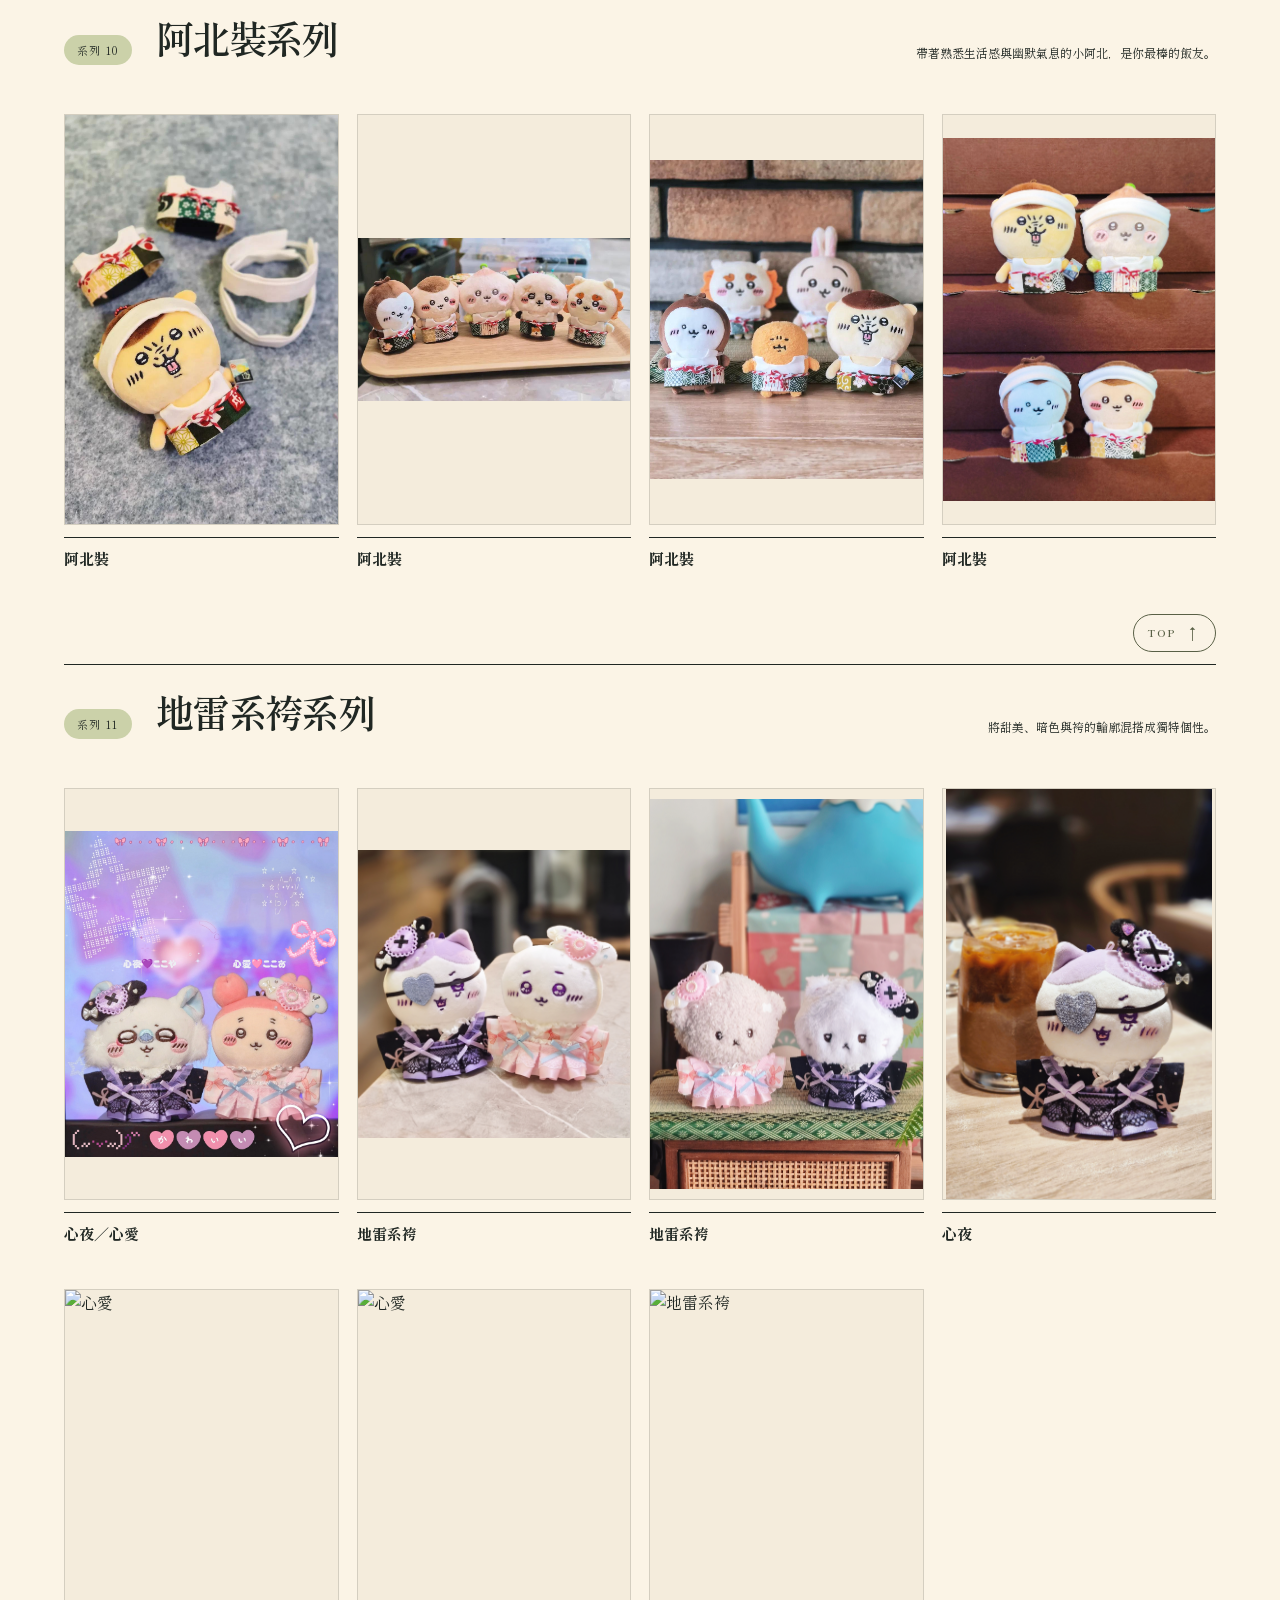
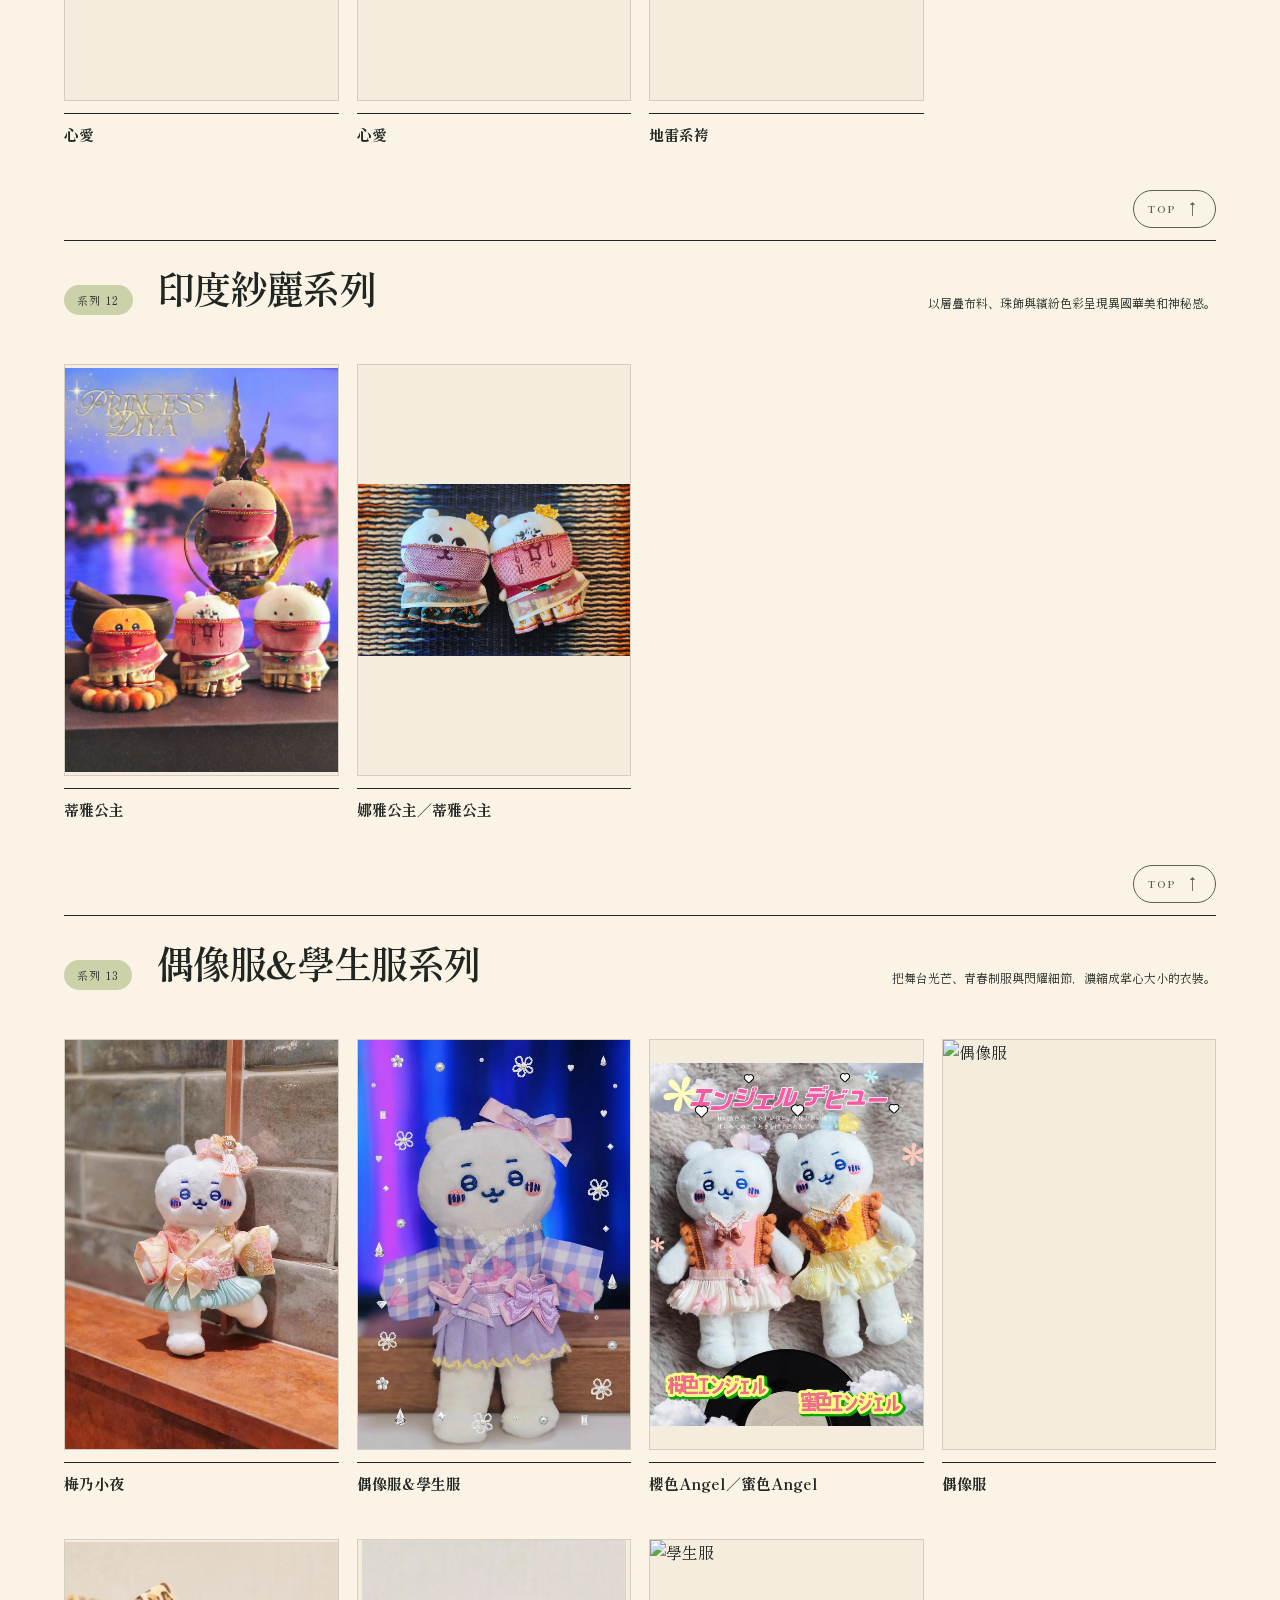
==== commit a88a5857: "Add new portfolio and return photos" ====
--- a/index.html
+++ b/index.html
@@ -68,7 +68,7 @@
   <footer id="contact"><div class="footer-mark"><img src="assets/footer-yume-mark.png" alt="夢"></div><div class="footer-thread"><a href="https://www.threads.net/@e61124" target="_blank" rel="noopener noreferrer">Threads: @e61124</a></div></footer>
 
   <dialog class="lightbox" aria-label="作品相簿"><button class="close" aria-label="關閉">×</button><button class="prev" aria-label="上一張">←</button><div class="lightbox-art photo-lightbox"></div><div class="lightbox-caption"><span class="counter"></span><h3></h3></div><button class="next" aria-label="下一張">→</button></dialog>
-  <script src="portfolio-data.js?v=20260813-13"></script>
+  <script src="portfolio-data.js?v=20260816-2"></script>
   <script src="script.js?v=20260812-6"></script>
 </body>
 </html>
